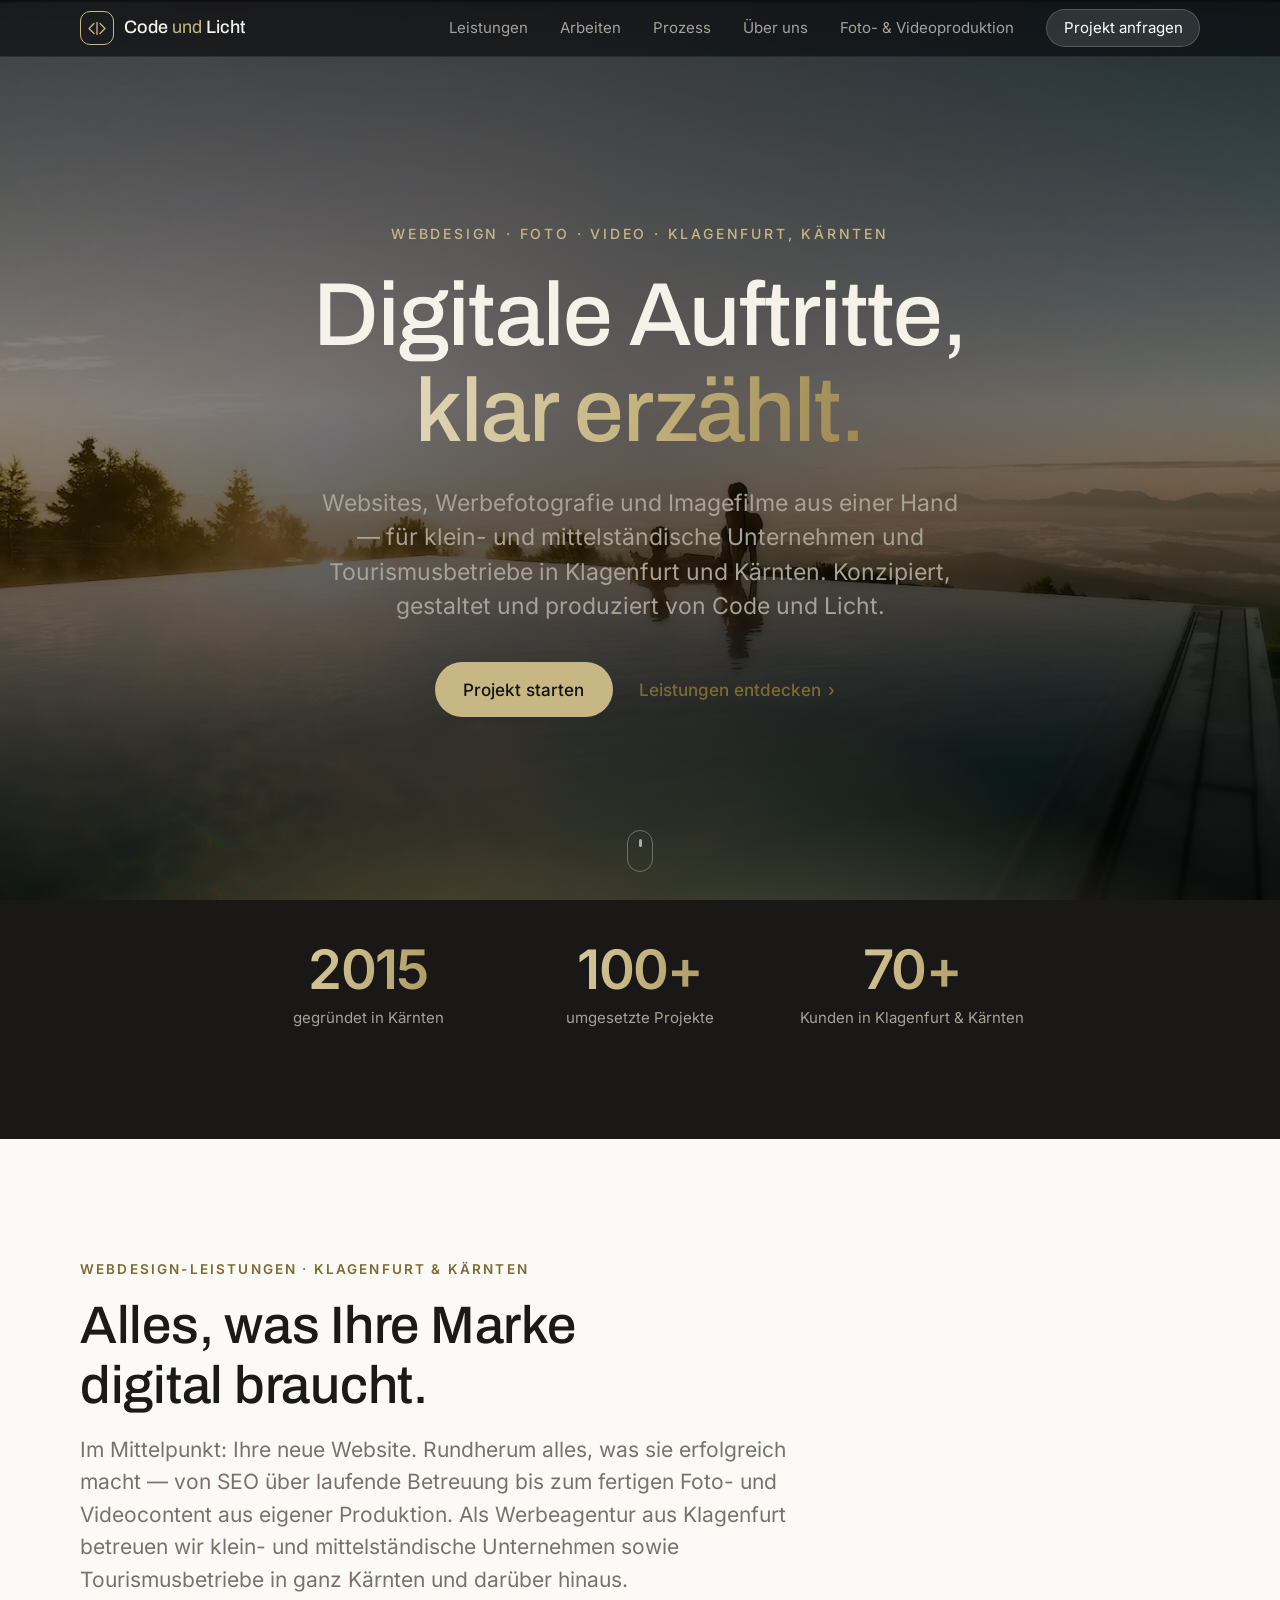
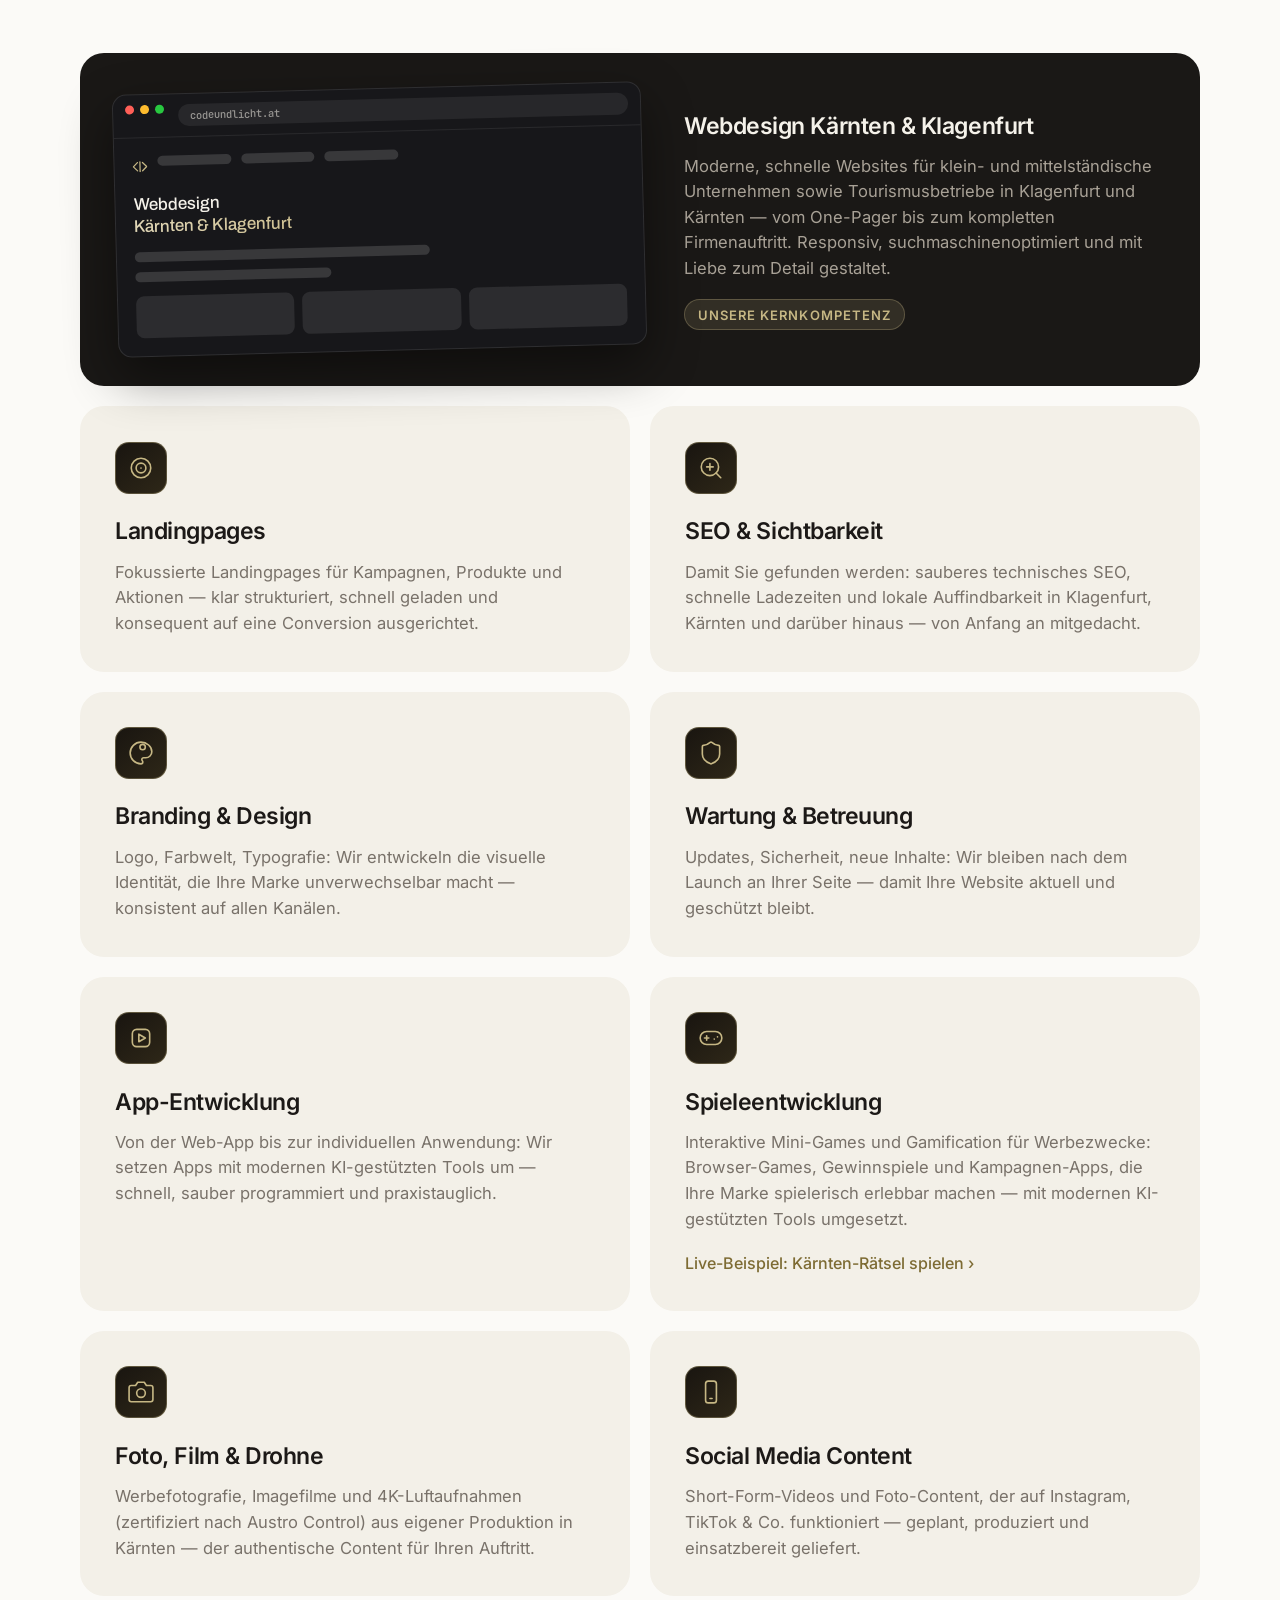
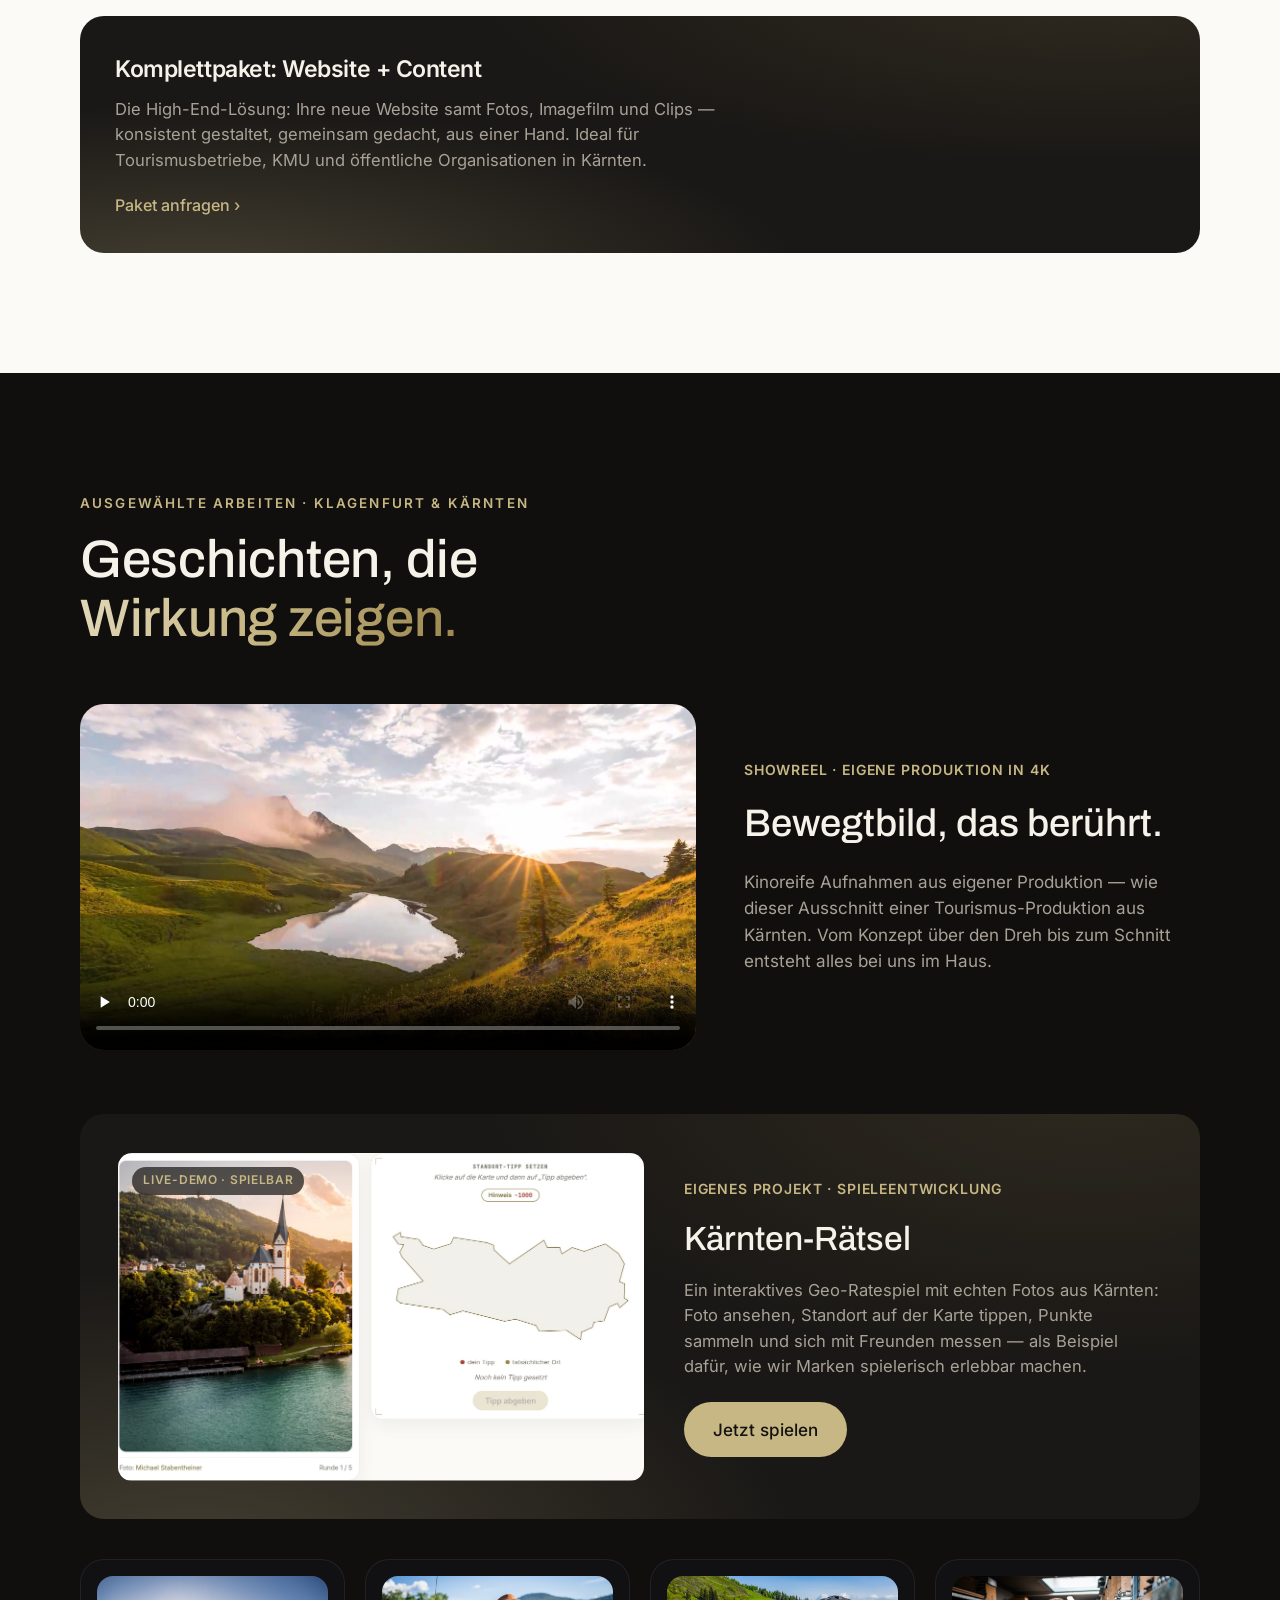
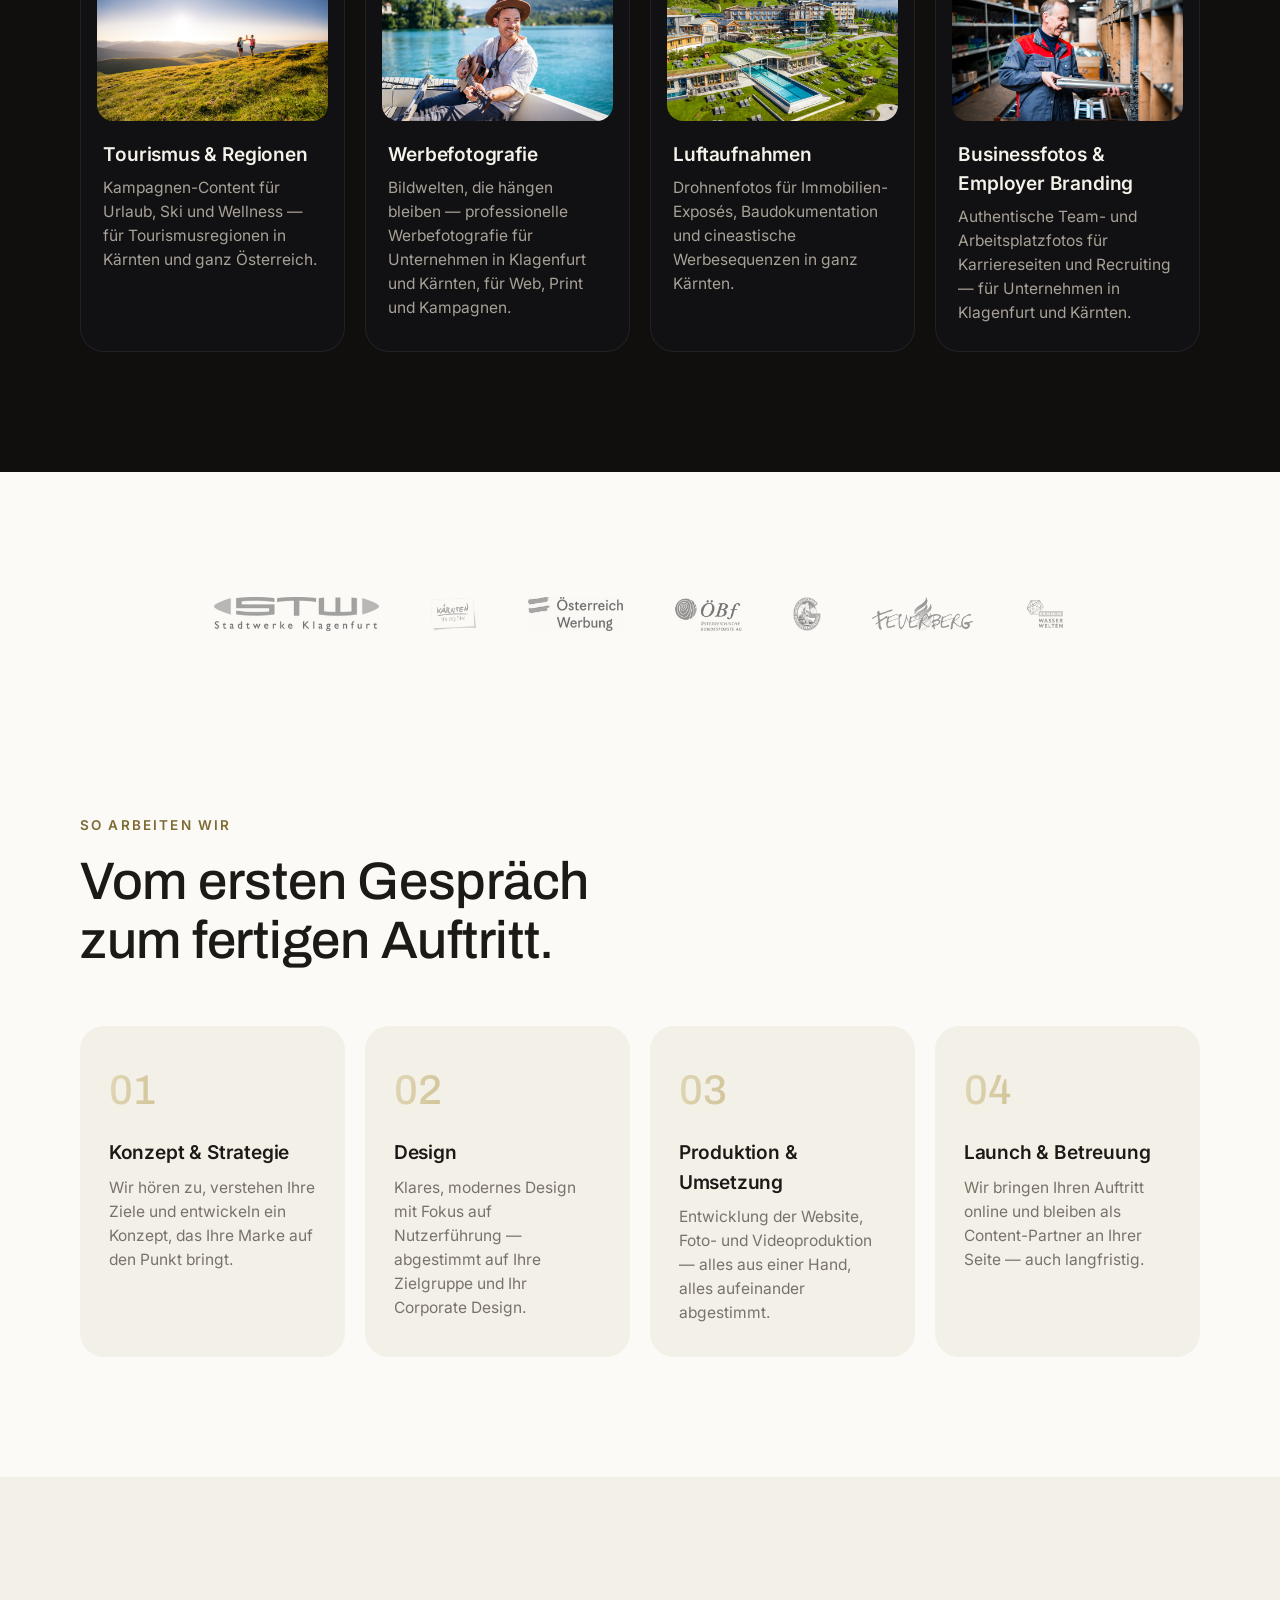
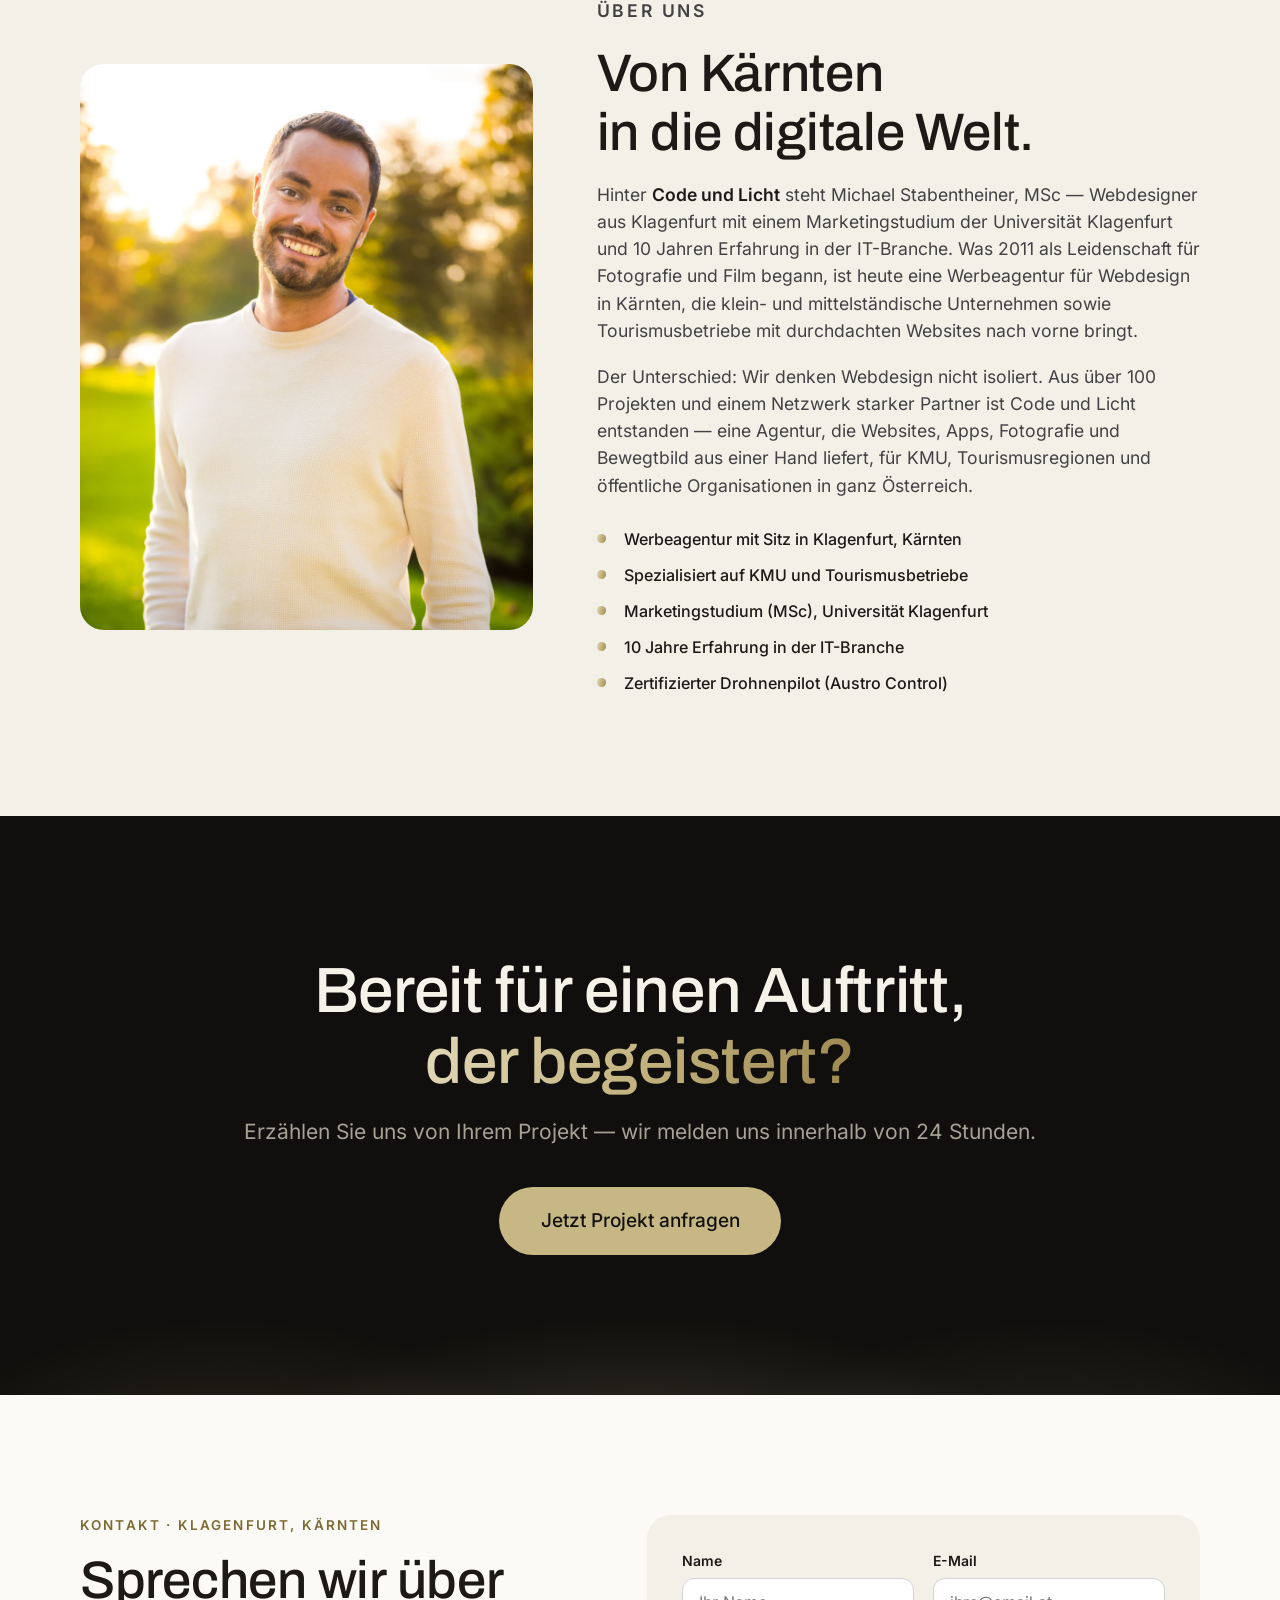
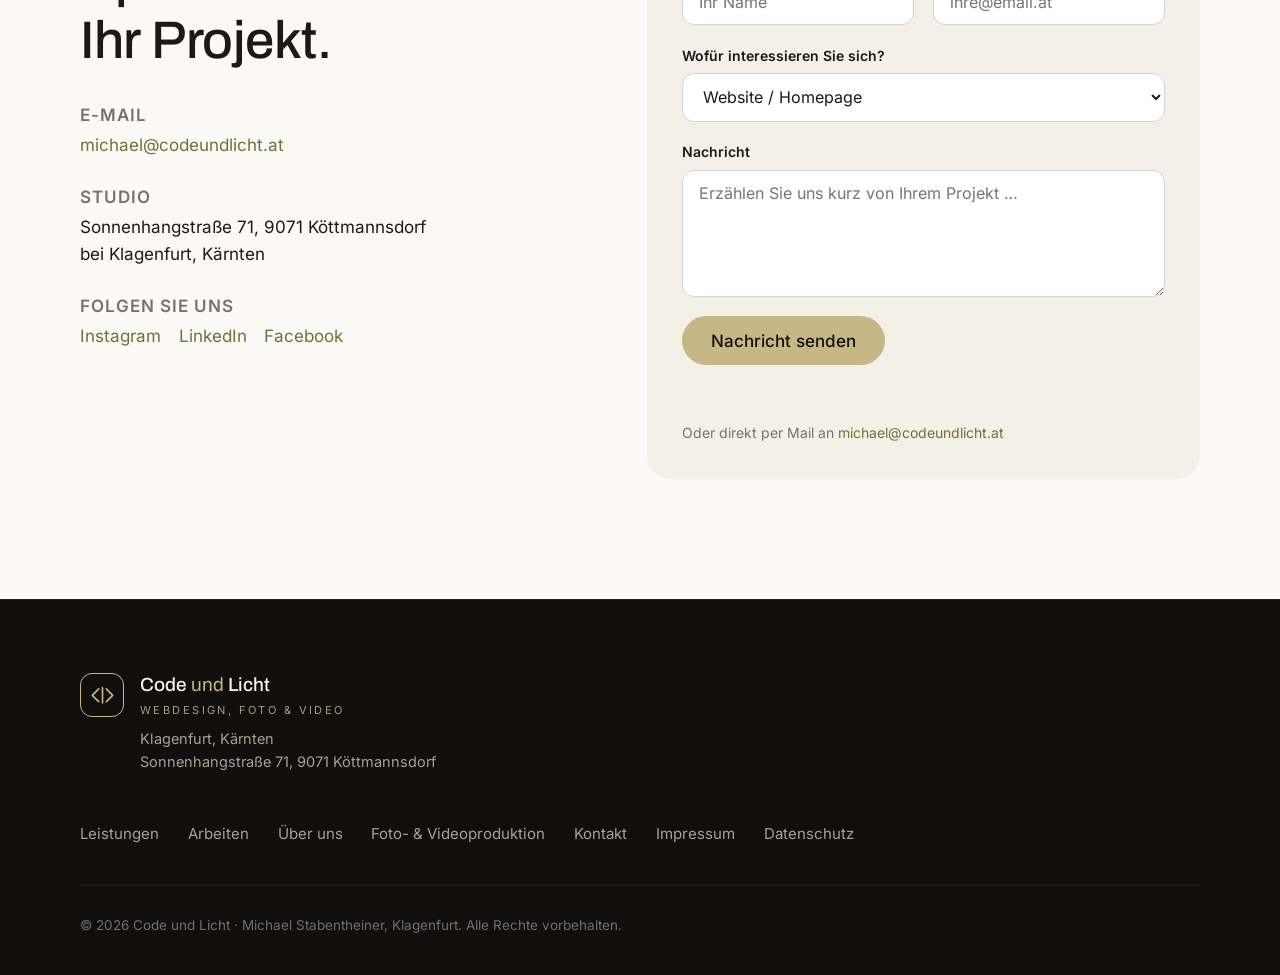
==== index.html @ 918a1f2a "SEO nachschärfen: veraltete Texte, Canonicals, Sitemap - "Online-Shops" in Meta-Description, OG-Tags" ====
<!DOCTYPE html>
<html lang="de-AT">
<head>
  <meta charset="UTF-8">
  <meta name="viewport" content="width=device-width, initial-scale=1.0">
  <title>Code und Licht — Webdesign Kärnten & Klagenfurt für KMU und Tourismus</title>
  <meta name="description" content="Code und Licht: Webdesign in Kärnten und Klagenfurt für kleine & mittelständische Unternehmen und Tourismusbetriebe: moderne Websites, Landingpages und SEO — ergänzt um Werbefotografie und Imagefilm aus eigener Produktion.">
  <meta name="robots" content="index, follow">
  <link rel="canonical" href="https://www.codeundlicht.at/">
  <meta property="og:title" content="Code und Licht — Webdesign Kärnten & Klagenfurt">
  <meta property="og:description" content="Werbeagentur für Webdesign, Landingpages und SEO in Kärnten und Klagenfurt — spezialisiert auf KMU und Tourismusbetriebe.">
  <meta property="og:type" content="website">
  <meta property="og:locale" content="de_AT">
  <meta property="og:site_name" content="Code und Licht">
  <meta property="og:url" content="https://www.codeundlicht.at/">
  <meta property="og:image" content="https://www.codeundlicht.at/assets/images/hero-poster.jpg">
  <meta property="og:image:width" content="1920">
  <meta property="og:image:height" content="1080">
  <meta name="twitter:card" content="summary_large_image">
  <meta name="twitter:title" content="Code und Licht — Webdesign Kärnten & Klagenfurt">
  <meta name="twitter:description" content="Werbeagentur für Webdesign, Landingpages und SEO in Kärnten und Klagenfurt — spezialisiert auf KMU und Tourismusbetriebe.">
  <meta name="twitter:image" content="https://www.codeundlicht.at/assets/images/hero-poster.jpg">
  <link rel="icon" href="data:image/svg+xml,<svg xmlns='http://www.w3.org/2000/svg' viewBox='0 0 24 24'><rect width='24' height='24' rx='6' fill='%231a1816'/><g transform='translate(4 6.2) scale(0.444)' fill='none' stroke='%23c6b784' stroke-width='3.6' stroke-linecap='round' stroke-linejoin='round'><path d='M12 3 L2 13 L12 23'/><path d='M24 3 L34 13 L24 23'/><line x1='18' y1='1' x2='18' y2='25'/></g></svg>">
  <link rel="preload" href="assets/fonts/archivo.woff2" as="font" type="font/woff2" crossorigin>
  <link rel="preload" href="assets/fonts/inter.woff2" as="font" type="font/woff2" crossorigin>
  <link rel="stylesheet" href="css/style.css">
  <script type="application/ld+json">
  {
    "@context": "https://schema.org",
    "@type": "ProfessionalService",
    "name": "Code und Licht",
    "alternateName": "Webdesign Kärnten",
    "description": "Werbeagentur für Webdesign, App-Entwicklung, Landingpages und SEO in Klagenfurt und Kärnten — spezialisiert auf kleine und mittelständische Unternehmen sowie Tourismusbetriebe. Ergänzt um Werbefotografie, Imagefilm und Drohnenaufnahmen aus eigener Produktion.",
    "url": "https://www.codeundlicht.at/",
    "image": "https://www.codeundlicht.at/assets/images/hero-poster.jpg",
    "founder": {
      "@type": "Person",
      "name": "Michael Stabentheiner, MSc"
    },
    "email": "michael@codeundlicht.at",
    "vatID": "ATU69786635",
    "address": {
      "@type": "PostalAddress",
      "streetAddress": "Sonnenhangstraße 71",
      "postalCode": "9071",
      "addressLocality": "Köttmannsdorf",
      "addressRegion": "Kärnten",
      "addressCountry": "AT"
    },
    "areaServed": [
      { "@type": "City", "name": "Klagenfurt" },
      { "@type": "AdministrativeArea", "name": "Kärnten" },
      { "@type": "Country", "name": "Österreich" }
    ],
    "knowsAbout": ["Webdesign", "Homepage-Erstellung", "Landingpages", "SEO", "App-Entwicklung", "Spieleentwicklung", "Werbefotografie", "Imagefilm", "Drohnenaufnahmen", "Branding"],
    "audience": {
      "@type": "Audience",
      "audienceType": "Klein- und mittelständische Unternehmen, Tourismusbetriebe"
    },
    "sameAs": [
      "https://www.instagram.com/michael.stabentheiner/",
      "https://at.linkedin.com/company/michaelstabentheiner",
      "https://www.facebook.com/michael.stabentheiner/"
    ]
  }
  </script>
</head>
<body>

  <!-- ===================== NAVIGATION ===================== -->
  <header class="nav" id="nav">
    <div class="nav__inner">
      <a href="#top" class="nav__logo" aria-label="Code und Licht, Startseite">
        <span class="logo-mark" aria-hidden="true"><svg class="logo-mark__glyph" viewBox="0 0 36 26" fill="none" stroke="currentColor" stroke-width="2.6" stroke-linecap="round" stroke-linejoin="round"><path d="M12 3 L2 13 L12 23"/><path d="M24 3 L34 13 L24 23"/><line x1="18" y1="1" x2="18" y2="25"/></svg></span>
        <span class="logo-word">Code <em>und</em> Licht</span>
      </a>
      <nav class="nav__links" id="navLinks" aria-label="Hauptnavigation">
        <a href="#leistungen">Leistungen</a>
        <a href="#arbeiten">Arbeiten</a>
        <a href="#prozess">Prozess</a>
        <a href="#ueber">Über uns</a>
        <a href="https://www.michaelstabentheiner.at" target="_blank" rel="noopener">Foto- & Videoproduktion</a>
        <a href="#kontakt" class="nav__cta">Projekt anfragen</a>
      </nav>
      <button class="nav__burger" id="navBurger" aria-label="Menü öffnen" aria-expanded="false">
        <span></span><span></span>
      </button>
    </div>
  </header>

  <main id="top">

    <!-- ===================== HERO ===================== -->
    <section class="hero">
      <div class="hero__media" aria-hidden="true">
        <video class="hero__video" autoplay muted loop playsinline preload="metadata" poster="assets/images/hero-poster.jpg">
          <source src="assets/video/showreel-web.mp4" type="video/mp4">
        </video>
        <div class="hero__veil"></div>
      </div>
      <div class="hero__glow" aria-hidden="true"></div>
      <div class="hero__content">
        <p class="hero__eyebrow reveal">Webdesign · Foto · Video · Klagenfurt, Kärnten</p>
        <h1 class="hero__title reveal">
          Digitale Auftritte,<br>
          <span class="grad-text">klar erzählt.</span>
        </h1>
        <p class="hero__sub reveal">
          Websites, Werbefotografie und Imagefilme aus einer Hand — für
          klein- und mittelständische Unternehmen und Tourismusbetriebe in
          Klagenfurt und Kärnten. Konzipiert, gestaltet und produziert von
          Code und Licht.
        </p>
        <div class="hero__actions reveal">
          <a href="#kontakt" class="btn btn--primary">Projekt starten</a>
          <a href="#leistungen" class="btn btn--ghost">Leistungen entdecken <span aria-hidden="true">›</span></a>
        </div>
      </div>
      <div class="hero__scroll" aria-hidden="true"><span></span></div>
    </section>

    <!-- ===================== STATS ===================== -->
    <section class="stats">
      <div class="container stats__grid">
        <div class="stat reveal">
          <span class="stat__num grad-text" data-count="2015">2015</span>
          <span class="stat__label">gegründet in Kärnten</span>
        </div>
        <div class="stat reveal">
          <span class="stat__num grad-text" data-count="100" data-suffix="+">100+</span>
          <span class="stat__label">umgesetzte Projekte</span>
        </div>
        <div class="stat reveal">
          <span class="stat__num grad-text" data-count="70" data-suffix="+">70+</span>
          <span class="stat__label">Kunden in Klagenfurt &amp; Kärnten</span>
        </div>
      </div>
    </section>

    <!-- ===================== LEISTUNGEN ===================== -->
    <section class="section section--light" id="leistungen">
      <div class="container">
        <p class="section__eyebrow reveal">Webdesign-Leistungen · Klagenfurt &amp; Kärnten</p>
        <h2 class="section__title reveal">Alles, was Ihre Marke<br>digital braucht.</h2>
        <p class="section__sub reveal">
          Im Mittelpunkt: Ihre neue Website. Rundherum alles, was sie erfolgreich
          macht — von SEO über laufende Betreuung bis zum fertigen Foto- und
          Videocontent aus eigener Produktion. Als Werbeagentur aus Klagenfurt
          betreuen wir klein- und mittelständische Unternehmen sowie
          Tourismusbetriebe in ganz Kärnten und darüber hinaus.
        </p>

        <div class="bento">
          <!-- Webdesign — Hauptkarte -->
          <article class="bento__card bento__card--wide bento__card--dark reveal">
            <div class="bento__visual bento__visual--browser" aria-hidden="true">
              <div class="mock-browser">
                <div class="mock-browser__bar">
                  <i></i><i></i><i></i>
                  <span class="mock-browser__url">codeundlicht.at</span>
                </div>
                <div class="mock-browser__body">
                  <div class="mock-browser__nav">
                    <svg viewBox="0 0 36 26" fill="none" stroke="currentColor" stroke-width="3" stroke-linecap="round" stroke-linejoin="round"><path d="M12 3 L2 13 L12 23"/><path d="M24 3 L34 13 L24 23"/><line x1="18" y1="1" x2="18" y2="25"/></svg>
                    <span class="mock-line mock-line--nav"></span>
                    <span class="mock-line mock-line--nav"></span>
                    <span class="mock-line mock-line--nav"></span>
                  </div>
                  <h4 class="mock-browser__heading">Webdesign <span>Kärnten &amp; Klagenfurt</span></h4>
                  <div class="mock-line mock-line--w60"></div>
                  <div class="mock-line mock-line--w40"></div>
                  <div class="mock-blocks"><b></b><b></b><b></b></div>
                </div>
              </div>
            </div>
            <div class="bento__text">
              <h3>Webdesign Kärnten & Klagenfurt</h3>
              <p>
                Moderne, schnelle Websites für klein- und mittelständische
                Unternehmen sowie Tourismusbetriebe in Klagenfurt und Kärnten —
                vom One-Pager bis zum kompletten Firmenauftritt. Responsiv,
                suchmaschinenoptimiert und mit Liebe zum Detail gestaltet.
              </p>
              <span class="bento__tag">Unsere Kernkompetenz</span>
            </div>
          </article>

          <!-- Landingpages -->
          <article class="bento__card reveal">
            <div class="bento__icon" aria-hidden="true">
              <svg viewBox="0 0 24 24" fill="none" stroke="currentColor" stroke-width="1.5" stroke-linecap="round" stroke-linejoin="round"><circle cx="12" cy="12" r="9"/><circle cx="12" cy="12" r="4.5"/><circle cx="12" cy="12" r="0.8" fill="currentColor" stroke="none"/></svg>
            </div>
            <h3>Landingpages</h3>
            <p>Fokussierte Landingpages für Kampagnen, Produkte und Aktionen — klar strukturiert, schnell geladen und konsequent auf eine Conversion ausgerichtet.</p>
          </article>

          <!-- SEO -->
          <article class="bento__card reveal">
            <div class="bento__icon" aria-hidden="true">
              <svg viewBox="0 0 24 24" fill="none" stroke="currentColor" stroke-width="1.5" stroke-linecap="round" stroke-linejoin="round"><circle cx="11" cy="11" r="8"/><path d="m21 21-4.35-4.35"/><path d="M8 11h6"/><path d="M11 8v6"/></svg>
            </div>
            <h3>SEO & Sichtbarkeit</h3>
            <p>Damit Sie gefunden werden: sauberes technisches SEO, schnelle Ladezeiten und lokale Auffindbarkeit in Klagenfurt, Kärnten und darüber hinaus — von Anfang an mitgedacht.</p>
          </article>

          <!-- Branding -->
          <article class="bento__card reveal">
            <div class="bento__icon" aria-hidden="true">
              <svg viewBox="0 0 24 24" fill="none" stroke="currentColor" stroke-width="1.5" stroke-linecap="round" stroke-linejoin="round"><circle cx="13.5" cy="6.5" r="2.5"/><path d="M12 2C6.5 2 2 6.5 2 12s4.5 10 10 10c.926 0 1.648-.746 1.648-1.688 0-.437-.18-.835-.437-1.125-.29-.289-.438-.652-.438-1.125a1.64 1.64 0 0 1 1.668-1.668h1.996c3.051 0 5.555-2.503 5.555-5.554C21.965 6.012 17.461 2 12 2z"/></svg>
            </div>
            <h3>Branding & Design</h3>
            <p>Logo, Farbwelt, Typografie: Wir entwickeln die visuelle Identität, die Ihre Marke unverwechselbar macht — konsistent auf allen Kanälen.</p>
          </article>

          <!-- Betreuung -->
          <article class="bento__card reveal">
            <div class="bento__icon" aria-hidden="true">
              <svg viewBox="0 0 24 24" fill="none" stroke="currentColor" stroke-width="1.5" stroke-linecap="round" stroke-linejoin="round"><path d="M20 13c0 5-3.5 7.5-7.66 8.95a1 1 0 0 1-.67-.01C7.5 20.5 4 18 4 13V6a1 1 0 0 1 1-1c2 0 4.5-1.2 6.24-2.72a1.17 1.17 0 0 1 1.52 0C14.51 3.81 17 5 19 5a1 1 0 0 1 1 1z"/></svg>
            </div>
            <h3>Wartung & Betreuung</h3>
            <p>Updates, Sicherheit, neue Inhalte: Wir bleiben nach dem Launch an Ihrer Seite — damit Ihre Website aktuell und geschützt bleibt.</p>
          </article>

          <!-- App-Entwicklung -->
          <article class="bento__card reveal">
            <div class="bento__icon" aria-hidden="true">
              <svg viewBox="0 0 24 24" fill="none" stroke="currentColor" stroke-width="1.5" stroke-linecap="round" stroke-linejoin="round"><rect x="4" y="4" width="16" height="16" rx="4"/><path d="M10 8.5v7l6-3.5-6-3.5z"/></svg>
            </div>
            <h3>App-Entwicklung</h3>
            <p>Von der Web-App bis zur individuellen Anwendung: Wir setzen Apps mit modernen KI-gestützten Tools um — schnell, sauber programmiert und praxistauglich.</p>
          </article>

          <!-- Spieleentwicklung -->
          <article class="bento__card reveal">
            <div class="bento__icon" aria-hidden="true">
              <svg viewBox="0 0 24 24" fill="none" stroke="currentColor" stroke-width="1.5" stroke-linecap="round" stroke-linejoin="round"><line x1="6" y1="12" x2="10" y2="12"/><line x1="8" y1="10" x2="8" y2="14"/><line x1="15" y1="13" x2="15.01" y2="13"/><line x1="18" y1="11" x2="18.01" y2="11"/><rect x="2" y="6" width="20" height="12" rx="6"/></svg>
            </div>
            <h3>Spieleentwicklung</h3>
            <p>Interaktive Mini-Games und Gamification für Werbezwecke: Browser-Games, Gewinnspiele und Kampagnen-Apps, die Ihre Marke spielerisch erlebbar machen — mit modernen KI-gestützten Tools umgesetzt.</p>
            <a href="kaernten-raetsel/index.html" class="bento__link bento__link--onlight">Live-Beispiel: Kärnten-Rätsel spielen <span aria-hidden="true">›</span></a>
          </article>

          <!-- Foto, Film & Drohne -->
          <article class="bento__card reveal">
            <div class="bento__icon" aria-hidden="true">
              <svg viewBox="0 0 24 24" fill="none" stroke="currentColor" stroke-width="1.5" stroke-linecap="round" stroke-linejoin="round"><path d="M23 19a2 2 0 0 1-2 2H3a2 2 0 0 1-2-2V8a2 2 0 0 1 2-2h4l2-3h6l2 3h4a2 2 0 0 1 2 2z"/><circle cx="12" cy="13" r="4"/></svg>
            </div>
            <h3>Foto, Film & Drohne</h3>
            <p>Werbefotografie, Imagefilme und 4K-Luftaufnahmen (zertifiziert nach Austro Control) aus eigener Produktion in Kärnten — der authentische Content für Ihren Auftritt.</p>
          </article>

          <!-- Social Media -->
          <article class="bento__card reveal">
            <div class="bento__icon" aria-hidden="true">
              <svg viewBox="0 0 24 24" fill="none" stroke="currentColor" stroke-width="1.5" stroke-linecap="round" stroke-linejoin="round"><rect x="7" y="2" width="10" height="20" rx="2.5"/><path d="M11 18h2"/></svg>
            </div>
            <h3>Social Media Content</h3>
            <p>Short-Form-Videos und Foto-Content, der auf Instagram, TikTok & Co. funktioniert — geplant, produziert und einsatzbereit geliefert.</p>
          </article>

          <!-- Komplettpaket -->
          <article class="bento__card bento__card--wide bento__card--grad reveal">
            <div class="bento__text">
              <h3>Komplettpaket: Website + Content</h3>
              <p>
                Die High-End-Lösung: Ihre neue Website samt Fotos, Imagefilm und
                Clips — konsistent gestaltet, gemeinsam gedacht, aus einer Hand.
                Ideal für Tourismusbetriebe, KMU und öffentliche Organisationen
                in Kärnten.
              </p>
              <a href="#kontakt" class="bento__link">Paket anfragen <span aria-hidden="true">›</span></a>
            </div>
          </article>
        </div>
      </div>
    </section>

    <!-- ===================== ARBEITEN / SHOWCASE ===================== -->
    <section class="section section--dark" id="arbeiten">
      <div class="container">
        <p class="section__eyebrow section__eyebrow--ondark reveal">Ausgewählte Arbeiten · Klagenfurt &amp; Kärnten</p>
        <h2 class="section__title section__title--ondark reveal">Geschichten, die<br><span class="grad-text">Wirkung zeigen.</span></h2>

        <div class="work">
          <!-- Featured: Showreel -->
          <article class="work__featured reveal">
            <div class="work__media media-slot media-slot--video">
              <video controls preload="none" poster="assets/images/showreel-poster.jpg">
                <source src="assets/video/showreel-player.mp4" type="video/mp4">
              </video>
            </div>
            <div class="work__info">
              <span class="work__tag">Showreel · Eigene Produktion in 4K</span>
              <h3>Bewegtbild, das berührt.</h3>
              <p>
                Kinoreife Aufnahmen aus eigener Produktion — wie dieser Ausschnitt
                einer Tourismus-Produktion aus Kärnten. Vom Konzept über den Dreh
                bis zum Schnitt entsteht alles bei uns im Haus.
              </p>
            </div>
          </article>

          <a class="work__game reveal" href="kaernten-raetsel/index.html">
            <div class="work__game-media">
              <img src="kaernten-raetsel/images/work-preview.jpg" alt="Vorschau des Kärnten-Rätsel Geo-Ratespiels: Foto und interaktive Karte nebeneinander" loading="lazy">
              <span class="work__game-badge">Live-Demo · Spielbar</span>
            </div>
            <div class="work__game-info">
              <span class="work__tag">Eigenes Projekt · Spieleentwicklung</span>
              <h3>Kärnten-Rätsel</h3>
              <p>
                Ein interaktives Geo-Ratespiel mit echten Fotos aus Kärnten: Foto ansehen,
                Standort auf der Karte tippen, Punkte sammeln und sich mit Freunden messen —
                als Beispiel dafür, wie wir Marken spielerisch erlebbar machen.
              </p>
              <span class="btn btn--primary">Jetzt spielen</span>
            </div>
          </a>

          <div class="work__grid">
            <article class="work__card reveal">
              <div class="work__media media-slot" data-img="assets/images/tourismus.jpg" data-alt="Wanderer bei Sonnenaufgang in den Kärntner Bergen – Tourismusmarketing aus Klagenfurt">
                <div class="media-slot__fallback media-slot__fallback--lake" aria-hidden="true"></div>
              </div>
              <h4>Tourismus & Regionen</h4>
              <p>Kampagnen-Content für Urlaub, Ski und Wellness — für Tourismusregionen in Kärnten und ganz Österreich.</p>
            </article>
            <article class="work__card reveal">
              <div class="work__media media-slot" data-img="assets/images/werbefotografie.jpg" data-alt="Professionelle Werbefotografie am Wörthersee – Kärntner Werbeagentur für Unternehmen">
                <div class="media-slot__fallback media-slot__fallback--alps" aria-hidden="true"></div>
              </div>
              <h4>Werbefotografie</h4>
              <p>Bildwelten, die hängen bleiben — professionelle Werbefotografie für Unternehmen in Klagenfurt und Kärnten, für Web, Print und Kampagnen.</p>
            </article>
            <article class="work__card reveal">
              <div class="work__media media-slot" data-img="assets/images/drohne.jpg" data-alt="Luftaufnahme eines Wellnesshotels in Kärnten – Drohnenfotografie für Tourismusbetriebe">
                <div class="media-slot__fallback media-slot__fallback--aerial" aria-hidden="true"></div>
              </div>
              <h4>Luftaufnahmen</h4>
              <p>Drohnenfotos für Immobilien-Exposés, Baudokumentation und cineastische Werbesequenzen in ganz Kärnten.</p>
            </article>
            <article class="work__card reveal">
              <div class="work__media media-slot" data-img="assets/images/businessfotos.jpg" data-alt="Businessfoto eines Mitarbeiters in der Produktion – Employer Branding für KMU in Kärnten">
                <div class="media-slot__fallback media-slot__fallback--studio" aria-hidden="true"></div>
              </div>
              <h4>Businessfotos & Employer Branding</h4>
              <p>Authentische Team- und Arbeitsplatzfotos für Karriereseiten und Recruiting — für Unternehmen in Klagenfurt und Kärnten.</p>
            </article>
          </div>
        </div>
      </div>
    </section>

    <!-- ===================== REFERENZEN / LOGOS ===================== -->
    <section class="logos">
      <div class="container">
        <p class="logos__label reveal">Namhafte Kunden vertrauen auf unsere Konzeption, unser Marketing-Know-how sowie unsere Foto- &amp; Videoproduktionen</p>
        <div class="logos__row reveal">
          <img src="assets/images/logos/stadtwerke-klagenfurt.jpg" alt="Stadtwerke Klagenfurt" loading="lazy">
          <img src="assets/images/logos/kaernten-werbung.jpg" alt="Kärnten Werbung – It's my life!" loading="lazy">
          <img src="assets/images/logos/oesterreich-werbung.jpg" alt="Österreich Werbung" loading="lazy">
          <img src="assets/images/logos/oebf.jpg" alt="Österreichische Bundesforste AG" loading="lazy">
          <img src="assets/images/logos/grossglockner.jpg" alt="Grossglockner Hochalpenstraße" loading="lazy">
          <img src="assets/images/logos/feuerberg.jpg" alt="Feuerberg Nassfeld" loading="lazy">
          <img src="assets/images/logos/krimmler-wasserwelten.jpg" alt="Krimmler Wasserwelten" loading="lazy">
        </div>
      </div>
    </section>

    <!-- ===================== PROZESS ===================== -->
    <section class="section section--light" id="prozess">
      <div class="container">
        <p class="section__eyebrow reveal">So arbeiten wir</p>
        <h2 class="section__title reveal">Vom ersten Gespräch<br>zum fertigen Auftritt.</h2>

        <ol class="process">
          <li class="process__step reveal">
            <span class="process__num">01</span>
            <h3>Konzept & Strategie</h3>
            <p>Wir hören zu, verstehen Ihre Ziele und entwickeln ein Konzept, das Ihre Marke auf den Punkt bringt.</p>
          </li>
          <li class="process__step reveal">
            <span class="process__num">02</span>
            <h3>Design</h3>
            <p>Klares, modernes Design mit Fokus auf Nutzerführung — abgestimmt auf Ihre Zielgruppe und Ihr Corporate Design.</p>
          </li>
          <li class="process__step reveal">
            <span class="process__num">03</span>
            <h3>Produktion & Umsetzung</h3>
            <p>Entwicklung der Website, Foto- und Videoproduktion — alles aus einer Hand, alles aufeinander abgestimmt.</p>
          </li>
          <li class="process__step reveal">
            <span class="process__num">04</span>
            <h3>Launch & Betreuung</h3>
            <p>Wir bringen Ihren Auftritt online und bleiben als Content-Partner an Ihrer Seite — auch langfristig.</p>
          </li>
        </ol>
      </div>
    </section>

    <!-- ===================== ÜBER UNS ===================== -->
    <section class="section section--gray" id="ueber">
      <div class="container about">
        <div class="about__media media-slot" data-img="assets/images/michael-stabentheiner.jpg" data-alt="Michael Stabentheiner, MSc – Gründer von Code und Licht, Werbeagentur in Klagenfurt, Kärnten">
          <div class="media-slot__fallback media-slot__fallback--portrait" aria-hidden="true">
            <svg class="about__initials" viewBox="0 0 36 26" fill="none" stroke="currentColor" stroke-width="2" stroke-linecap="round" stroke-linejoin="round"><path d="M12 3 L2 13 L12 23"/><path d="M24 3 L34 13 L24 23"/><line x1="18" y1="1" x2="18" y2="25"/></svg>
          </div>
        </div>
        <div class="about__text">
          <p class="section__eyebrow reveal">Über uns</p>
          <h2 class="section__title reveal">Von Kärnten<br>in die digitale Welt.</h2>
          <p class="reveal">
            Hinter <strong>Code und Licht</strong> steht Michael Stabentheiner, MSc —
            Webdesigner aus Klagenfurt mit einem Marketingstudium der
            Universität Klagenfurt und 10 Jahren Erfahrung in der IT-Branche.
            Was 2011 als Leidenschaft für Fotografie und Film begann, ist
            heute eine Werbeagentur für Webdesign in Kärnten, die klein- und
            mittelständische Unternehmen sowie Tourismusbetriebe mit
            durchdachten Websites nach vorne bringt.
          </p>
          <p class="reveal">
            Der Unterschied: Wir denken Webdesign nicht isoliert. Aus über
            100 Projekten und einem Netzwerk starker Partner ist Code und
            Licht entstanden — eine Agentur, die Websites, Apps, Fotografie
            und Bewegtbild aus einer Hand liefert, für KMU, Tourismusregionen
            und öffentliche Organisationen in ganz Österreich.
          </p>
          <ul class="about__facts reveal">
            <li>Werbeagentur mit Sitz in Klagenfurt, Kärnten</li>
            <li>Spezialisiert auf KMU und Tourismusbetriebe</li>
            <li>Marketingstudium (MSc), Universität Klagenfurt</li>
            <li>10 Jahre Erfahrung in der IT-Branche</li>
            <li>Zertifizierter Drohnenpilot (Austro Control)</li>
          </ul>
        </div>
      </div>
    </section>

    <!-- ===================== CTA ===================== -->
    <section class="cta">
      <div class="cta__glow" aria-hidden="true"></div>
      <div class="container cta__inner">
        <h2 class="reveal">Bereit für einen Auftritt,<br><span class="grad-text">der begeistert?</span></h2>
        <p class="reveal">Erzählen Sie uns von Ihrem Projekt — wir melden uns innerhalb von 24 Stunden.</p>
        <div class="reveal">
          <a href="#kontakt" class="btn btn--primary btn--lg">Jetzt Projekt anfragen</a>
        </div>
      </div>
    </section>

    <!-- ===================== KONTAKT ===================== -->
    <section class="section section--light" id="kontakt">
      <div class="container contact">
        <div class="contact__info">
          <p class="section__eyebrow reveal">Kontakt · Klagenfurt, Kärnten</p>
          <h2 class="section__title reveal">Sprechen wir über<br>Ihr Projekt.</h2>
          <ul class="contact__list reveal">
            <li>
              <span class="contact__label">E-Mail</span>
              <a href="mailto:michael@codeundlicht.at">michael@codeundlicht.at</a>
            </li>
            <li>
              <span class="contact__label">Studio</span>
              <span>Sonnenhangstraße 71, 9071 Köttmannsdorf<br>bei Klagenfurt, Kärnten</span>
            </li>
            <li>
              <span class="contact__label">Folgen Sie uns</span>
              <span class="contact__social">
                <a href="https://www.instagram.com/michael.stabentheiner/" target="_blank" rel="noopener">Instagram</a>
                <a href="https://at.linkedin.com/company/michaelstabentheiner" target="_blank" rel="noopener">LinkedIn</a>
                <a href="https://www.facebook.com/michael.stabentheiner/" target="_blank" rel="noopener">Facebook</a>
              </span>
            </li>
          </ul>
        </div>
        <form class="contact__form reveal" id="contactForm" action="https://formsubmit.co/michael@codeundlicht.at" method="POST">
          <input type="hidden" name="_subject" value="Neue Projektanfrage über die Website">
          <input type="hidden" name="_template" value="table">
          <input type="hidden" name="_captcha" value="false">
          <input type="text" name="_honey" class="hp-field" tabindex="-1" autocomplete="off" aria-hidden="true">
          <div class="form-row">
            <label>
              <span>Name</span>
              <input type="text" name="name" placeholder="Ihr Name" required>
            </label>
            <label>
              <span>E-Mail</span>
              <input type="email" name="email" placeholder="ihre@email.at" required>
            </label>
          </div>
          <label>
            <span>Wofür interessieren Sie sich?</span>
            <select name="interesse">
              <option>Website / Homepage</option>
              <option>Landingpage</option>
              <option>App-Entwicklung</option>
              <option>Spieleentwicklung</option>
              <option>Werbefotografie</option>
              <option>Imagefilm / Videoproduktion</option>
              <option>Drohnenaufnahmen</option>
              <option>Social Media Content</option>
              <option>Komplettes Content-Paket</option>
            </select>
          </label>
          <label>
            <span>Nachricht</span>
            <textarea name="nachricht" rows="5" placeholder="Erzählen Sie uns kurz von Ihrem Projekt …" required></textarea>
          </label>
          <button type="submit" class="btn btn--primary" id="contactSubmit">Nachricht senden</button>
          <p class="contact__status" id="contactStatus" role="status" aria-live="polite"></p>
          <p class="contact__note">Oder direkt per Mail an <a href="mailto:michael@codeundlicht.at">michael@codeundlicht.at</a></p>
        </form>
      </div>
    </section>

  </main>

  <!-- ===================== FOOTER ===================== -->
  <footer class="footer">
    <div class="container footer__inner">
      <div class="footer__brand">
        <span class="logo-mark" aria-hidden="true"><svg class="logo-mark__glyph" viewBox="0 0 36 26" fill="none" stroke="currentColor" stroke-width="2.6" stroke-linecap="round" stroke-linejoin="round"><path d="M12 3 L2 13 L12 23"/><path d="M24 3 L34 13 L24 23"/><line x1="18" y1="1" x2="18" y2="25"/></svg></span>
        <div>
          <strong>Code <em>und</em> Licht</strong>
          <span class="logo-sub">Webdesign, Foto & Video</span>
          <p>Klagenfurt, Kärnten<br>Sonnenhangstraße 71, 9071 Köttmannsdorf</p>
        </div>
      </div>
      <nav class="footer__links" aria-label="Fußzeile">
        <a href="#leistungen">Leistungen</a>
        <a href="#arbeiten">Arbeiten</a>
        <a href="#ueber">Über uns</a>
        <a href="https://www.michaelstabentheiner.at" target="_blank" rel="noopener">Foto- & Videoproduktion</a>
        <a href="#kontakt">Kontakt</a>
        <a href="impressum.html">Impressum</a>
        <a href="impressum.html#datenschutz">Datenschutz</a>
      </nav>
    </div>
    <div class="container footer__bottom">
      <p>© <span id="year">2026</span> Code und Licht · Michael Stabentheiner, Klagenfurt. Alle Rechte vorbehalten.</p>
    </div>
  </footer>

  <script src="js/main.js"></script>
</body>
</html>
---- css/style.css ----
/* ============================================================
   CODE UND LICHT — Design-System
   ============================================================ */

@font-face {
  font-family: "Archivo";
  src: url("../assets/fonts/archivo.woff2") format("woff2");
  font-weight: 400 600;
  font-style: normal;
  font-display: swap;
}

@font-face {
  font-family: "Inter";
  src: url("../assets/fonts/inter.woff2") format("woff2");
  font-weight: 400 600;
  font-style: normal;
  font-display: swap;
}

@font-face {
  font-family: "JetBrains Mono";
  src: url("../assets/fonts/jetbrains-mono.woff2") format("woff2");
  font-weight: 500;
  font-style: normal;
  font-display: swap;
}

:root {
  --bg-dark: #1a1816;
  --bg-darker: #100f0d;
  --bg-light: #fbfaf7;
  --bg-gray: #f3f0e8;
  --text-dark: #1c1917;
  --text-mute: #79726a;
  --text-ondark: #f5f2ea;
  --text-ondark-mute: #a8a196;
  --gold: #c6b784;
  --gold-light: #e2d8b8;
  --gold-deep: #9c874e;
  --accent: #7d6b33;
  --grad: linear-gradient(105deg, #e2d8b8 0%, #c6b784 45%, #9c874e 100%);
  --radius: 24px;
  --radius-sm: 14px;
  --font: "Inter", -apple-system, BlinkMacSystemFont, "SF Pro Display", "SF Pro Text",
          "Segoe UI", Helvetica, Arial, sans-serif;
  --font-display: "Archivo", -apple-system, BlinkMacSystemFont, "SF Pro Display", "Segoe UI", Helvetica, Arial, sans-serif;
  --font-mono: "JetBrains Mono", ui-monospace, "SF Mono", Menlo, Consolas, monospace;
  --ease: cubic-bezier(0.25, 0.1, 0.25, 1);
  --shadow-card: 0 10px 40px rgba(28, 25, 23, 0.06);
  --shadow-card-hover: 0 20px 60px rgba(28, 25, 23, 0.12);
}

::selection { background: rgba(198, 183, 132, 0.35); }

* { margin: 0; padding: 0; box-sizing: border-box; }

html { scroll-behavior: smooth; }

body {
  font-family: var(--font);
  color: var(--text-dark);
  background: var(--bg-dark);
  line-height: 1.55;
  -webkit-font-smoothing: antialiased;
  text-rendering: optimizeLegibility;
  overflow-x: hidden;
}

img { max-width: 100%; display: block; }

.container {
  width: min(1120px, 92%);
  margin-inline: auto;
}

/* ---------- Gradient text ---------- */
.grad-text {
  background: var(--grad);
  -webkit-background-clip: text;
  background-clip: text;
  -webkit-text-fill-color: transparent;
  color: transparent;
}

/* ---------- Reveal animation ---------- */
.reveal {
  opacity: 0;
  transform: translateY(28px);
  transition: opacity 0.9s var(--ease), transform 0.9s var(--ease);
}
.reveal.is-visible {
  opacity: 1;
  transform: none;
}
@media (prefers-reduced-motion: reduce) {
  html { scroll-behavior: auto; }
  .reveal { opacity: 1; transform: none; transition: none; }
}

/* ---------- Buttons ---------- */
.btn {
  display: inline-flex;
  align-items: center;
  gap: 0.4em;
  padding: 0.85em 1.7em;
  border-radius: 999px;
  font-size: 1.0625rem;
  font-weight: 500;
  text-decoration: none;
  border: none;
  cursor: pointer;
  font-family: inherit;
  transition: transform 0.3s var(--ease), box-shadow 0.3s var(--ease),
              background 0.3s var(--ease), color 0.3s var(--ease);
}
.btn--primary {
  background: var(--gold);
  color: #14120e;
}
.btn--primary:hover {
  background: var(--gold-light);
  transform: translateY(-2px);
  box-shadow: 0 12px 30px rgba(198, 183, 132, 0.4);
}
.btn--ghost {
  background: transparent;
  color: var(--accent);
  padding-inline: 0.6em;
}
.btn--ghost:hover { text-decoration: underline; }
.btn--ondark { color: var(--gold); }
.btn--lg { padding: 1em 2.2em; font-size: 1.1875rem; }

/* ============================================================
   NAVIGATION
   ============================================================ */
.nav {
  position: fixed;
  inset-inline: 0;
  top: 0;
  z-index: 100;
  background: rgba(10, 10, 12, 0.65);
  -webkit-backdrop-filter: saturate(180%) blur(20px);
  backdrop-filter: saturate(180%) blur(20px);
  border-bottom: 1px solid rgba(255, 255, 255, 0.08);
  transition: background 0.4s var(--ease);
}
.nav__inner {
  width: min(1120px, 92%);
  margin-inline: auto;
  display: flex;
  align-items: center;
  justify-content: space-between;
  height: 56px;
}
.nav__logo {
  display: flex;
  align-items: center;
  gap: 0.65rem;
  text-decoration: none;
  color: var(--gold);
}
.logo-mark {
  width: 34px;
  height: 34px;
  flex: none;
  display: inline-grid;
  place-items: center;
  border: 1.5px solid var(--gold);
  border-radius: 10px;
  box-sizing: border-box;
}
.logo-mark__glyph {
  width: 18px;
  height: auto;
  color: var(--gold);
  flex: none;
}
.logo-word {
  font-family: var(--font-display);
  font-size: 1.125rem;
  font-weight: 500;
  letter-spacing: 0;
  white-space: nowrap;
  color: var(--text-ondark);
}
.logo-word em {
  font-style: normal;
  font-weight: 400;
  color: var(--gold);
}
.logo-sub {
  display: block;
  font-size: 0.6875rem;
  font-weight: 400;
  letter-spacing: 0.22em;
  text-transform: uppercase;
  color: var(--gold);
  opacity: 0.85;
  margin-top: 0.15rem;
}
@media (max-width: 420px) {
  .logo-word { font-size: 0.9375rem; }
}
.nav__links {
  display: flex;
  align-items: center;
  gap: 2rem;
}
.nav__links a {
  color: var(--text-ondark-mute);
  text-decoration: none;
  font-size: 0.9375rem;
  transition: color 0.25s;
}
.nav__links a:hover { color: #fff; }
.nav__links a.nav__cta {
  color: #fff;
  background: rgba(255, 255, 255, 0.12);
  border: 1px solid rgba(255, 255, 255, 0.18);
  padding: 0.45em 1.1em;
  border-radius: 999px;
  transition: background 0.25s;
}
.nav__links a.nav__cta:hover { background: rgba(255, 255, 255, 0.22); }

.nav__burger {
  display: none;
  flex-direction: column;
  gap: 6px;
  background: none;
  border: none;
  padding: 8px;
  cursor: pointer;
}
.nav__burger span {
  width: 22px;
  height: 1.5px;
  background: #fff;
  transition: transform 0.3s var(--ease), opacity 0.3s;
}

@media (max-width: 760px) {
  .nav__burger { display: flex; }
  .nav__links {
    position: fixed;
    top: 56px;
    inset-inline: 0;
    flex-direction: column;
    align-items: flex-start;
    gap: 0;
    background: rgba(10, 10, 12, 0.95);
    -webkit-backdrop-filter: blur(24px);
    backdrop-filter: blur(24px);
    padding: 1rem 6% 2rem;
    transform: translateY(-8px);
    opacity: 0;
    pointer-events: none;
    transition: opacity 0.3s var(--ease), transform 0.3s var(--ease);
  }
  .nav__links.is-open {
    opacity: 1;
    transform: none;
    pointer-events: auto;
  }
  .nav__links a {
    padding: 0.9rem 0;
    font-size: 1.15rem;
    width: 100%;
    border-bottom: 1px solid rgba(255, 255, 255, 0.08);
  }
  .nav__links a.nav__cta {
    margin-top: 1rem;
    text-align: center;
    justify-content: center;
    display: block;
  }
  .nav__burger.is-open span:first-child { transform: translateY(4px) rotate(45deg); }
  .nav__burger.is-open span:last-child { transform: translateY(-3.5px) rotate(-45deg); }
}

/* ============================================================
   HERO
   ============================================================ */
.hero {
  position: relative;
  min-height: 100svh;
  display: grid;
  place-items: center;
  text-align: center;
  background: var(--bg-dark);
  overflow: hidden;
  padding: 120px 0 80px;
}
.hero__media {
  position: absolute;
  inset: 0;
}
.hero__video {
  width: 100%;
  height: 100%;
  object-fit: cover;
}
.hero__veil {
  position: absolute;
  inset: 0;
  background:
    radial-gradient(ellipse 70% 60% at 50% 46%, rgba(5, 4, 3, 0.42), transparent 100%),
    linear-gradient(180deg, rgba(5, 4, 3, 0.62) 0%, rgba(5, 4, 3, 0.38) 45%, rgba(5, 4, 3, 0.82) 100%);
}
.hero__glow {
  position: absolute;
  inset: 0;
  background:
    radial-gradient(ellipse 62% 46% at 50% 110%, rgba(198, 183, 132, 0.34), transparent 70%),
    radial-gradient(ellipse 42% 34% at 26% 114%, rgba(156, 135, 78, 0.30), transparent 70%),
    radial-gradient(ellipse 42% 34% at 74% 114%, rgba(226, 216, 184, 0.16), transparent 70%);
  pointer-events: none;
}
.hero__content {
  position: relative;
  width: min(880px, 92%);
}
.hero__eyebrow {
  color: var(--gold);
  font-size: 0.875rem;
  font-weight: 500;
  letter-spacing: 0.2em;
  text-transform: uppercase;
  margin-bottom: 1.4rem;
}
.hero__title {
  color: var(--text-ondark);
  font-family: var(--font-display);
  font-size: clamp(2.9rem, 8.5vw, 5.6rem);
  line-height: 1.08;
  font-weight: 500;
  letter-spacing: -0.01em;
  margin-bottom: 1.6rem;
}
.hero__sub {
  color: var(--text-ondark-mute);
  font-size: clamp(1.125rem, 2.2vw, 1.4375rem);
  line-height: 1.5;
  max-width: 44ch;
  margin: 0 auto 2.4rem;
}
.hero__actions {
  display: flex;
  gap: 1rem;
  justify-content: center;
  flex-wrap: wrap;
}
.hero__scroll {
  position: absolute;
  bottom: 28px;
  left: 50%;
  transform: translateX(-50%);
  width: 26px;
  height: 42px;
  border: 1.5px solid rgba(255, 255, 255, 0.3);
  border-radius: 999px;
}
.hero__scroll span {
  position: absolute;
  top: 8px;
  left: 50%;
  width: 3px;
  height: 8px;
  margin-left: -1.5px;
  border-radius: 3px;
  background: rgba(255, 255, 255, 0.6);
  animation: scrollhint 2s var(--ease) infinite;
}
@keyframes scrollhint {
  0%, 100% { transform: translateY(0); opacity: 1; }
  60% { transform: translateY(12px); opacity: 0; }
}

/* Staggered hero entrance */
.hero .reveal:nth-child(1) { transition-delay: 0.05s; }
.hero .reveal:nth-child(2) { transition-delay: 0.15s; }
.hero .reveal:nth-child(3) { transition-delay: 0.3s; }
.hero .reveal:nth-child(4) { transition-delay: 0.45s; }

/* ============================================================
   STATS
   ============================================================ */
.stats {
  background: var(--bg-dark);
  padding: 40px 0 110px;
}
.stats__grid {
  display: grid;
  grid-template-columns: repeat(3, minmax(0, 240px));
  justify-content: center;
  gap: 2rem;
  text-align: center;
}
.stat__num {
  display: block;
  font-size: clamp(2.2rem, 4.5vw, 3.4rem);
  font-weight: 700;
  letter-spacing: -0.03em;
  line-height: 1.1;
}
.stat__label {
  display: block;
  margin-top: 0.4rem;
  color: var(--text-ondark-mute);
  font-size: 0.9375rem;
}
@media (max-width: 760px) {
  .stats__grid { grid-template-columns: repeat(3, 1fr); gap: 1rem; }
}
@media (max-width: 480px) {
  .stats__grid { grid-template-columns: 1fr; }
}

/* ============================================================
   REFERENZEN / LOGOS
   ============================================================ */
.logos {
  background: var(--bg-light);
  padding: 64px 0;
}
.logos__label {
  text-align: center;
  color: var(--text-mute);
  font-size: 0.9063rem;
  letter-spacing: 0.02em;
  margin-bottom: 2.4rem;
}
.logos__row {
  display: flex;
  flex-wrap: wrap;
  justify-content: center;
  align-items: center;
  gap: 2.2rem 3.2rem;
}
.logos__row img {
  height: 34px;
  width: auto;
  object-fit: contain;
  mix-blend-mode: multiply;
  filter: grayscale(1);
  opacity: 0.6;
  transition: opacity 0.3s var(--ease);
}
.logos__row img:hover { opacity: 1; }
@media (max-width: 640px) {
  .logos__row { gap: 1.6rem 2rem; }
  .logos__row img { height: 26px; }
}

/* ============================================================
   SECTIONS (generic)
   ============================================================ */
.section { padding: 120px 0; }
.section--light { background: var(--bg-light); }
.section--gray { background: var(--bg-gray); }
.section--dark { background: var(--bg-darker); }

.section__eyebrow {
  color: var(--accent);
  font-weight: 600;
  font-size: 0.8438rem;
  letter-spacing: 0.16em;
  text-transform: uppercase;
  margin-bottom: 1rem;
}
.section__eyebrow--ondark { color: var(--gold); }
.section__title {
  font-family: var(--font-display);
  font-size: clamp(2.1rem, 5.2vw, 3.3rem);
  font-weight: 500;
  letter-spacing: -0.005em;
  line-height: 1.12;
  margin-bottom: 1.2rem;
}
.section__title--ondark { color: var(--text-ondark); }
.section__sub {
  color: var(--text-mute);
  font-size: clamp(1.0625rem, 2vw, 1.3125rem);
  max-width: 58ch;
  margin-bottom: 3.5rem;
}

/* ============================================================
   BENTO GRID — Leistungen
   ============================================================ */
.bento {
  display: grid;
  grid-template-columns: repeat(2, 1fr);
  gap: 1.25rem;
  margin-top: 3rem;
}
.bento__card {
  background: var(--bg-gray);
  border-radius: var(--radius);
  padding: 2.2rem;
  transition: transform 0.4s var(--ease), box-shadow 0.4s var(--ease);
}
.bento__card:hover {
  transform: translateY(-6px);
  box-shadow: var(--shadow-card-hover);
}
.bento__card h3 {
  font-size: 1.4375rem;
  font-weight: 600;
  letter-spacing: -0.02em;
  margin-bottom: 0.6rem;
}
.bento__card p {
  color: var(--text-mute);
  font-size: 1.0313rem;
}
.bento__card--wide {
  grid-column: span 2;
  display: grid;
  grid-template-columns: 1.1fr 1fr;
  gap: 2.5rem;
  align-items: center;
}
.bento__card--dark {
  background: var(--bg-dark);
  color: var(--text-ondark);
}
.bento__card--dark p { color: var(--text-ondark-mute); }
.bento__card--grad {
  background:
    radial-gradient(ellipse 90% 120% at 10% 110%, rgba(198, 183, 132, 0.24), transparent 60%),
    radial-gradient(ellipse 90% 120% at 90% -10%, rgba(156, 135, 78, 0.16), transparent 60%),
    var(--bg-dark);
  color: var(--text-ondark);
  grid-template-columns: 1fr;
}
.bento__card--grad p { color: var(--text-ondark-mute); max-width: 62ch; }
.bento__tag {
  display: inline-block;
  margin-top: 1.1rem;
  font-size: 0.8125rem;
  font-weight: 600;
  letter-spacing: 0.08em;
  text-transform: uppercase;
  color: var(--gold);
  background: rgba(198, 183, 132, 0.14);
  border: 1px solid rgba(198, 183, 132, 0.3);
  border-radius: 999px;
  padding: 0.35em 1em;
}
.bento__link {
  display: inline-block;
  margin-top: 1.2rem;
  color: var(--gold);
  text-decoration: none;
  font-weight: 500;
}
.bento__link:hover { text-decoration: underline; }
.bento__link--onlight { color: var(--accent); }
.bento__icon {
  width: 52px;
  height: 52px;
  border-radius: 14px;
  display: grid;
  place-items: center;
  background: linear-gradient(140deg, #191510, #2e2718);
  border: 1px solid rgba(198, 183, 132, 0.35);
  color: var(--gold);
  margin-bottom: 1.3rem;
}
.bento__icon svg { width: 26px; height: 26px; }

/* Mock browser illustration */
.mock-browser {
  background: #17171a;
  border: 1px solid rgba(255, 255, 255, 0.1);
  border-radius: var(--radius-sm);
  overflow: hidden;
  box-shadow: 0 20px 50px rgba(0, 0, 0, 0.45);
  transform: rotate(-1.5deg);
  transition: transform 0.5s var(--ease);
}
.bento__card--dark:hover .mock-browser { transform: rotate(0deg) scale(1.02); }
.mock-browser__bar {
  display: flex;
  gap: 6px;
  padding: 10px 12px;
  border-bottom: 1px solid rgba(255, 255, 255, 0.08);
}
.mock-browser__bar i {
  width: 9px;
  height: 9px;
  border-radius: 50%;
  background: rgba(255, 255, 255, 0.22);
}
.mock-browser__bar i:first-child { background: #ff5f57; }
.mock-browser__bar i:nth-child(2) { background: #febc2e; }
.mock-browser__bar i:nth-child(3) { background: #28c840; }
.mock-browser__url {
  margin-left: 8px;
  flex: 1;
  background: rgba(255, 255, 255, 0.07);
  border-radius: 999px;
  padding: 3px 12px;
  font-family: var(--font-mono);
  font-size: 10.5px;
  color: rgba(245, 242, 234, 0.55);
  overflow: hidden;
  text-overflow: ellipsis;
  white-space: nowrap;
}
.mock-browser__body { padding: 18px; }
.mock-browser__nav {
  display: flex;
  align-items: center;
  gap: 10px;
  margin-bottom: 18px;
}
.mock-browser__nav svg {
  width: 15px;
  height: auto;
  flex: none;
  color: var(--gold);
}
.mock-line--nav {
  height: 7px;
  width: 15%;
  border-radius: 4px;
  background: rgba(255, 255, 255, 0.14);
}
.mock-browser__heading {
  font-family: var(--font-display);
  font-weight: 500;
  font-size: 17px;
  line-height: 1.3;
  color: var(--text-ondark);
  margin-bottom: 14px;
}
.mock-browser__heading span {
  display: block;
  background: var(--grad);
  -webkit-background-clip: text;
  background-clip: text;
  -webkit-text-fill-color: transparent;
}
.mock-line {
  height: 10px;
  border-radius: 5px;
  background: rgba(255, 255, 255, 0.14);
  margin-bottom: 10px;
}
.mock-line--w60 { width: 60%; }
.mock-line--w40 { width: 40%; }
.mock-blocks {
  display: grid;
  grid-template-columns: repeat(3, 1fr);
  gap: 8px;
  margin-top: 14px;
}
.mock-blocks b {
  height: 42px;
  border-radius: 8px;
  background: rgba(255, 255, 255, 0.09);
}

@media (max-width: 860px) {
  .bento { grid-template-columns: 1fr; }
  .bento__card--wide { grid-column: span 1; grid-template-columns: 1fr; }
}

/* ============================================================
   MEDIA SLOTS (photo placeholders w/ graceful fallback)
   ============================================================ */
.media-slot {
  position: relative;
  border-radius: var(--radius);
  overflow: hidden;
  aspect-ratio: 16 / 10;
}
.media-slot img,
.media-slot video {
  width: 100%;
  height: 100%;
  object-fit: cover;
}
.media-slot--video {
  background: #000;
}
.media-slot--video video { display: block; }
.media-slot--video iframe {
  position: absolute;
  inset: 0;
  width: 100%;
  height: 100%;
  border: 0;
  display: block;
}
.media-slot__fallback {
  position: absolute;
  inset: 0;
  display: grid;
  place-items: center;
}
/* Abstract "Kärnten" gradient scenes — warm gold tones */
.media-slot__fallback--alps {
  background:
    linear-gradient(180deg, rgba(0,0,0,0) 40%, rgba(0,0,0,0.4)),
    radial-gradient(ellipse 80% 55% at 50% 115%, rgba(198, 183, 132, 0.5) 0%, transparent 70%),
    linear-gradient(165deg, #14110c 0%, #2b2417 45%, #5a4c2e 75%, #9c874e 100%);
}
.media-slot__fallback--lake {
  background:
    radial-gradient(ellipse 90% 60% at 50% 120%, rgba(198, 183, 132, 0.45), transparent 75%),
    linear-gradient(170deg, #12100b 0%, #35301f 60%, #6e6139 100%);
}
.media-slot__fallback--studio {
  background:
    radial-gradient(ellipse 70% 90% at 80% 20%, rgba(226, 216, 184, 0.22), transparent 65%),
    linear-gradient(160deg, #171310 0%, #302818 55%, #55452a 100%);
}
.media-slot__fallback--aerial {
  background:
    radial-gradient(ellipse 100% 60% at 50% -10%, rgba(226, 216, 184, 0.3), transparent 70%),
    linear-gradient(180deg, #100e0a 0%, #2e2817 55%, #57492b 100%);
}
.media-slot__fallback--portrait {
  background:
    radial-gradient(ellipse 90% 90% at 30% 20%, rgba(198, 183, 132, 0.28), transparent 65%),
    linear-gradient(150deg, #0f0d0a 0%, #1e1a13 60%, #352d1d 100%);
}

.play-badge {
  width: 76px;
  height: 76px;
  border-radius: 50%;
  display: grid;
  place-items: center;
  background: rgba(255, 255, 255, 0.16);
  border: 1px solid rgba(255, 255, 255, 0.35);
  -webkit-backdrop-filter: blur(10px);
  backdrop-filter: blur(10px);
  color: #fff;
  transition: transform 0.35s var(--ease), background 0.35s;
}
.play-badge svg { width: 32px; height: 32px; margin-left: 3px; }
.work__featured:hover .play-badge {
  transform: scale(1.1);
  background: rgba(255, 255, 255, 0.28);
}

/* ============================================================
   ARBEITEN / WORK
   ============================================================ */
.work { margin-top: 3.5rem; }
.work__featured {
  display: grid;
  grid-template-columns: 1.35fr 1fr;
  gap: 3rem;
  align-items: center;
  margin-bottom: 4rem;
}
.work__featured .media-slot { aspect-ratio: 16 / 9; }
.work__tag {
  display: inline-block;
  color: var(--gold);
  font-size: 0.875rem;
  font-weight: 600;
  letter-spacing: 0.06em;
  text-transform: uppercase;
  margin-bottom: 0.8rem;
}
.work__info h3 {
  color: var(--text-ondark);
  font-family: var(--font-display);
  font-size: clamp(1.8rem, 3.5vw, 2.4rem);
  font-weight: 500;
  letter-spacing: 0;
  margin-bottom: 1rem;
}
.work__info p {
  color: var(--text-ondark-mute);
  font-size: 1.0625rem;
  margin-bottom: 1.4rem;
}
.work__link {
  color: var(--gold);
  text-decoration: none;
  font-weight: 500;
  font-size: 1.0625rem;
}
.work__link:hover { text-decoration: underline; }

/* ---------- Featured game (Kärnten-Rätsel) ---------- */
.work__game {
  display: grid;
  grid-template-columns: 1.1fr 1fr;
  gap: 2.5rem;
  align-items: center;
  background:
    radial-gradient(ellipse 90% 120% at 10% 110%, rgba(198, 183, 132, 0.24), transparent 60%),
    radial-gradient(ellipse 90% 120% at 90% -10%, rgba(156, 135, 78, 0.16), transparent 60%),
    var(--bg-dark);
  border-radius: var(--radius);
  padding: 2.4rem;
  margin-bottom: 2.5rem;
  text-decoration: none;
}
.work__game-media { position: relative; border-radius: var(--radius-sm); overflow: hidden; aspect-ratio: 16 / 10; }
.work__game-media img { width: 100%; height: 100%; object-fit: cover; transition: transform 0.5s var(--ease); }
.work__game:hover .work__game-media img { transform: scale(1.04); }
.work__game-badge {
  position: absolute; top: 14px; left: 14px;
  background: rgba(26, 24, 22, 0.72); color: var(--gold);
  font-size: 0.75rem; font-weight: 600; letter-spacing: 0.06em; text-transform: uppercase;
  padding: 0.4em 0.9em; border-radius: 999px;
  -webkit-backdrop-filter: blur(6px); backdrop-filter: blur(6px);
}
.work__game-info h3 {
  color: var(--text-ondark); font-family: var(--font-display);
  font-size: clamp(1.6rem, 3vw, 2.1rem); font-weight: 500; margin-bottom: 0.8rem;
}
.work__game-info p { color: var(--text-ondark-mute); font-size: 1.0313rem; margin-bottom: 1.4rem; }
@media (max-width: 860px) {
  .work__game { grid-template-columns: 1fr; gap: 1.6rem; padding: 1.6rem; }
}

.work__grid {
  display: grid;
  grid-template-columns: repeat(4, 1fr);
  gap: 1.25rem;
}
.work__card {
  background: #111114;
  border: 1px solid rgba(255, 255, 255, 0.07);
  border-radius: var(--radius);
  padding: 1rem 1rem 1.6rem;
  transition: transform 0.4s var(--ease), border-color 0.4s;
}
.work__card:hover {
  transform: translateY(-6px);
  border-color: rgba(255, 255, 255, 0.18);
}
.work__card .media-slot {
  border-radius: calc(var(--radius) - 8px);
  margin-bottom: 1.2rem;
}
.work__card h4 {
  color: var(--text-ondark);
  font-size: 1.1875rem;
  font-weight: 600;
  letter-spacing: -0.01em;
  margin: 0 0.4rem 0.4rem;
}
.work__card p {
  color: var(--text-ondark-mute);
  font-size: 0.9688rem;
  margin: 0 0.4rem;
}
@media (max-width: 1024px) {
  .work__grid { grid-template-columns: repeat(2, 1fr); }
}
@media (max-width: 860px) {
  .work__featured { grid-template-columns: 1fr; gap: 1.8rem; }
  .work__grid { grid-template-columns: 1fr; }
}

/* ============================================================
   PROZESS
   ============================================================ */
.process {
  list-style: none;
  display: grid;
  grid-template-columns: repeat(4, 1fr);
  gap: 1.25rem;
  margin-top: 3.5rem;
  counter-reset: step;
}
.process__step {
  background: var(--bg-gray);
  border-radius: var(--radius);
  padding: 2rem 1.8rem;
  transition: transform 0.4s var(--ease), box-shadow 0.4s var(--ease);
}
.process__step:hover {
  transform: translateY(-6px);
  box-shadow: var(--shadow-card-hover);
}
.process__num {
  display: block;
  font-family: var(--font-display);
  font-size: 2.6rem;
  font-weight: 500;
  letter-spacing: 0;
  background: var(--grad);
  -webkit-background-clip: text;
  background-clip: text;
  -webkit-text-fill-color: transparent;
  margin-bottom: 1rem;
}
.process__step h3 {
  font-size: 1.1875rem;
  font-weight: 600;
  margin-bottom: 0.5rem;
  letter-spacing: -0.01em;
}
.process__step p {
  color: var(--text-mute);
  font-size: 0.9688rem;
}
@media (max-width: 960px) {
  .process { grid-template-columns: repeat(2, 1fr); }
}
@media (max-width: 560px) {
  .process { grid-template-columns: 1fr; }
}

/* ============================================================
   ÜBER UNS
   ============================================================ */
.about {
  display: grid;
  grid-template-columns: 0.9fr 1.2fr;
  gap: 4rem;
  align-items: center;
}
.about__media {
  aspect-ratio: 4 / 5;
  border-radius: var(--radius);
}
.about__initials {
  width: clamp(90px, 14vw, 140px);
  height: clamp(90px, 14vw, 140px);
  display: grid;
  place-items: center;
  border: 2px solid var(--gold);
  border-radius: 22%;
  color: var(--gold);
  opacity: 0.9;
}
.about__initials svg {
  width: 55%;
  height: auto;
}
.about__text p {
  color: #424245;
  font-size: 1.0938rem;
  margin-bottom: 1.2rem;
  max-width: 58ch;
}
.about__text strong { color: var(--text-dark); }
.about__facts {
  list-style: none;
  margin-top: 1.8rem;
  display: grid;
  gap: 0.7rem;
}
.about__facts li {
  position: relative;
  padding-left: 1.7rem;
  color: var(--text-dark);
  font-weight: 500;
  font-size: 1rem;
}
.about__facts li::before {
  content: "";
  position: absolute;
  left: 0;
  top: 0.42em;
  width: 9px;
  height: 9px;
  border-radius: 50%;
  background: var(--grad);
}
@media (max-width: 860px) {
  .about { grid-template-columns: 1fr; gap: 2.5rem; }
  .about__media { max-width: 420px; }
}

/* ============================================================
   CTA
   ============================================================ */
.cta {
  position: relative;
  background: var(--bg-darker);
  padding: 140px 0;
  text-align: center;
  overflow: hidden;
}
.cta__glow {
  position: absolute;
  inset: 0;
  background:
    radial-gradient(ellipse 55% 65% at 50% 132%, rgba(198, 183, 132, 0.36), transparent 70%),
    radial-gradient(ellipse 40% 50% at 18% 122%, rgba(156, 135, 78, 0.26), transparent 70%),
    radial-gradient(ellipse 40% 50% at 82% 122%, rgba(226, 216, 184, 0.15), transparent 70%);
  pointer-events: none;
}
.cta__inner { position: relative; }
.cta h2 {
  color: var(--text-ondark);
  font-family: var(--font-display);
  font-size: clamp(2.3rem, 5.6vw, 4rem);
  font-weight: 500;
  letter-spacing: -0.005em;
  line-height: 1.1;
  margin-bottom: 1.2rem;
}
.cta p {
  color: var(--text-ondark-mute);
  font-size: clamp(1.0625rem, 2vw, 1.3125rem);
  margin-bottom: 2.4rem;
}

/* ============================================================
   KONTAKT
   ============================================================ */
.contact {
  display: grid;
  grid-template-columns: 1fr 1.1fr;
  gap: 4rem;
  align-items: start;
}
.contact__list {
  list-style: none;
  display: grid;
  gap: 1.6rem;
  margin-top: 2rem;
}
.contact__label {
  display: block;
  font-size: 0.8125rem;
  font-weight: 600;
  letter-spacing: 0.06em;
  text-transform: uppercase;
  color: var(--text-mute);
  margin-bottom: 0.25rem;
}
.contact__list a {
  color: var(--accent);
  text-decoration: none;
  font-size: 1.0625rem;
}
.contact__list a:hover { text-decoration: underline; }
.contact__list span { font-size: 1.0625rem; }
.contact__social { display: flex; gap: 1.1rem; flex-wrap: wrap; }

.contact__form {
  background: var(--bg-gray);
  border-radius: var(--radius);
  padding: 2.2rem;
  display: grid;
  gap: 1.2rem;
}
.form-row {
  display: grid;
  grid-template-columns: 1fr 1fr;
  gap: 1.2rem;
}
.contact__form label { display: grid; gap: 0.4rem; }
.contact__form label span {
  font-size: 0.875rem;
  font-weight: 600;
  color: var(--text-dark);
}
.contact__form input,
.contact__form select,
.contact__form textarea {
  font-family: inherit;
  font-size: 1rem;
  padding: 0.8em 1em;
  border: 1px solid #d2d2d7;
  border-radius: 12px;
  background: #fff;
  color: var(--text-dark);
  transition: border-color 0.25s, box-shadow 0.25s;
  width: 100%;
}
.contact__form textarea { resize: vertical; }
.contact__form input:focus,
.contact__form select:focus,
.contact__form textarea:focus {
  outline: none;
  border-color: var(--gold-deep);
  box-shadow: 0 0 0 4px rgba(198, 183, 132, 0.3);
}
.contact__form .btn { justify-self: start; }
.contact__form .btn:disabled { opacity: 0.6; cursor: not-allowed; }
.hp-field {
  position: absolute;
  left: -9999px;
  width: 1px;
  height: 1px;
  opacity: 0;
  pointer-events: none;
}
.contact__status {
  font-size: 0.9063rem;
  min-height: 1.3em;
}
.contact__status--success { color: #3f7d3f; }
.contact__status--error { color: #b3261e; }
.contact__note {
  font-size: 0.875rem;
  color: var(--text-mute);
}
.contact__note a { color: var(--accent); text-decoration: none; }
@media (max-width: 860px) {
  .contact { grid-template-columns: 1fr; gap: 2.5rem; }
  .form-row { grid-template-columns: 1fr; }
}

/* ============================================================
   FOOTER
   ============================================================ */
.footer {
  background: var(--bg-darker);
  color: var(--text-ondark-mute);
  padding: 70px 0 40px;
  border-top: 1px solid rgba(255, 255, 255, 0.08);
}
.footer__inner {
  display: flex;
  justify-content: space-between;
  gap: 3rem;
  flex-wrap: wrap;
  padding-bottom: 2.5rem;
  border-bottom: 1px solid rgba(255, 255, 255, 0.08);
}
.footer__brand {
  display: flex;
  gap: 1rem;
  align-items: flex-start;
}
.footer__brand .logo-mark { width: 44px; height: 44px; border-radius: 12px; margin-top: 0.2rem; }
.footer__brand .logo-mark__glyph { width: 23px; }
.footer__brand strong {
  font-family: var(--font-display);
  color: var(--text-ondark);
  font-size: 1.1875rem;
  font-weight: 500;
  letter-spacing: 0;
  display: block;
}
.footer__brand strong em { font-style: normal; font-weight: 400; color: var(--gold); }
.footer__brand p { font-size: 0.9063rem; line-height: 1.6; margin-top: 0.5rem; }
.footer__links {
  display: flex;
  gap: 1.8rem;
  flex-wrap: wrap;
  align-items: center;
}
.footer__links a {
  color: var(--text-ondark-mute);
  text-decoration: none;
  font-size: 0.9375rem;
  transition: color 0.25s;
}
.footer__links a:hover { color: #fff; }
.footer__bottom {
  padding-top: 1.8rem;
  font-size: 0.8438rem;
  color: #6e6e73;
}
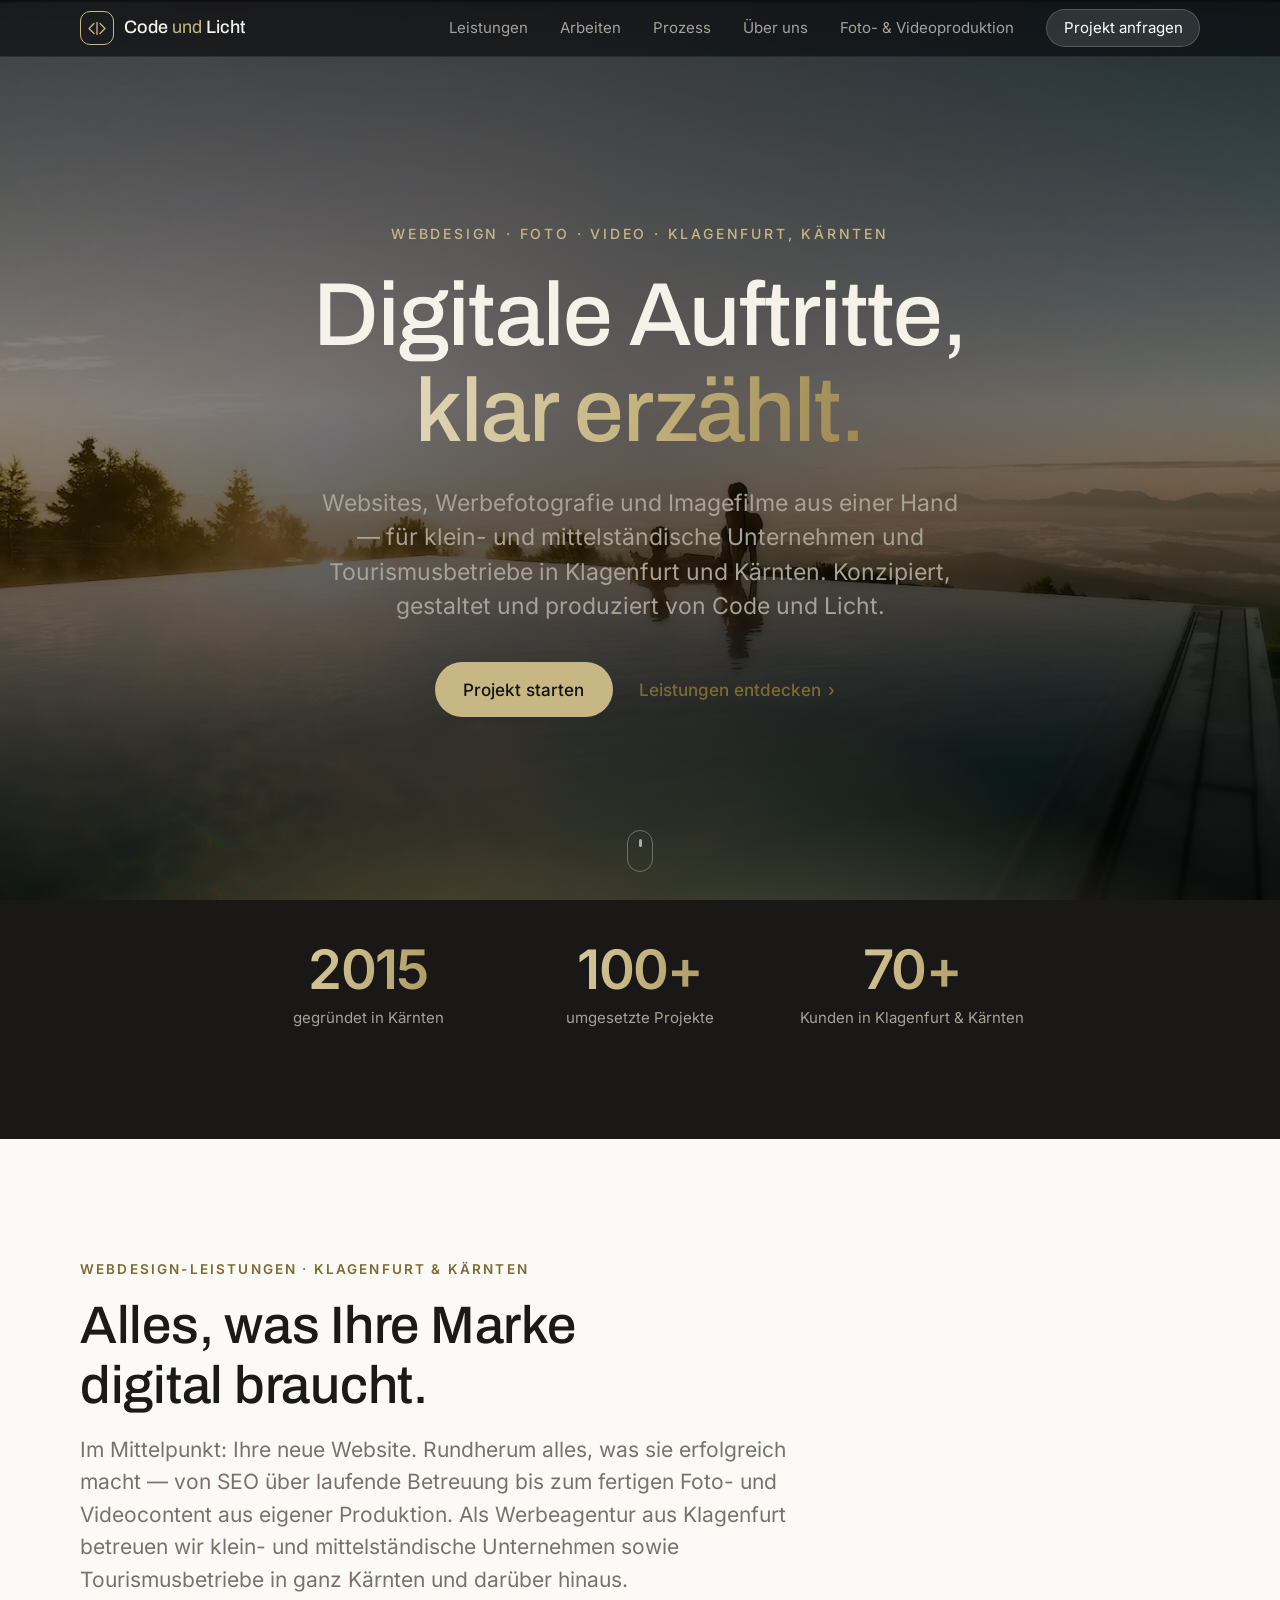
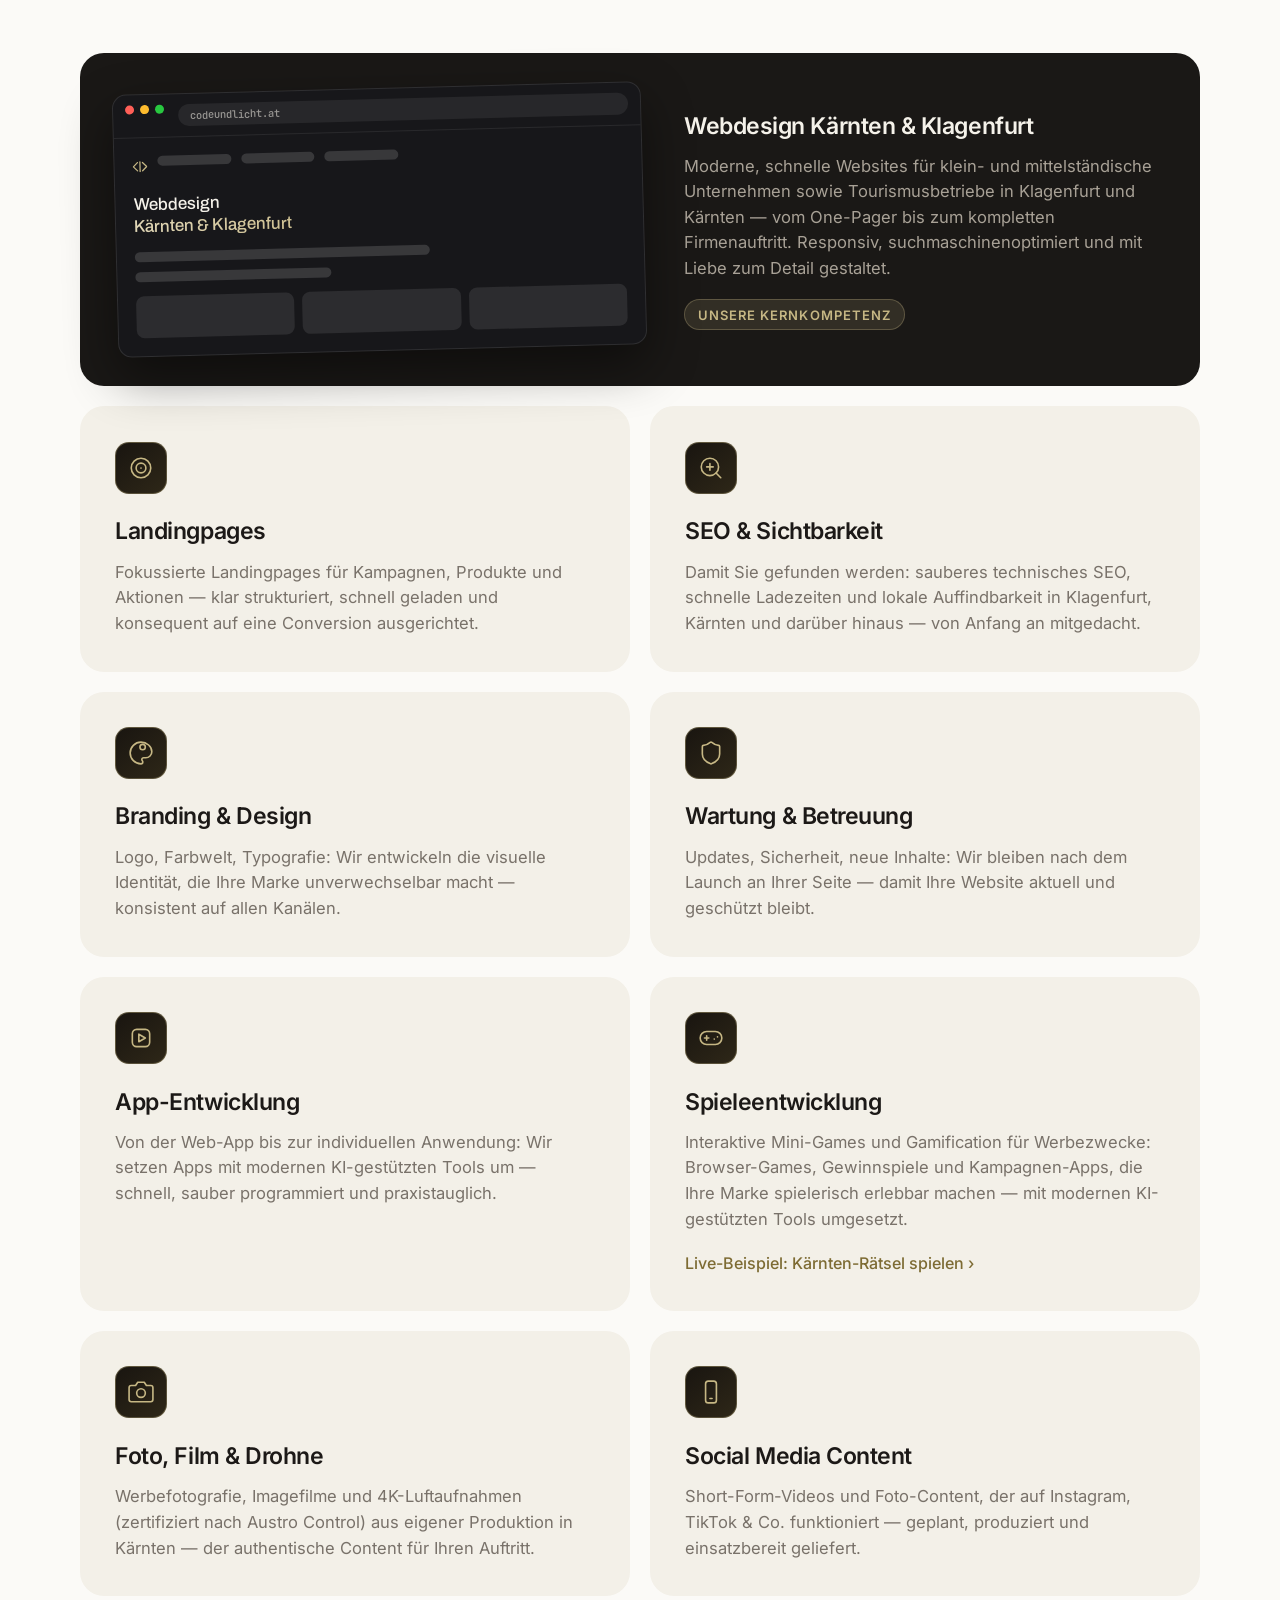
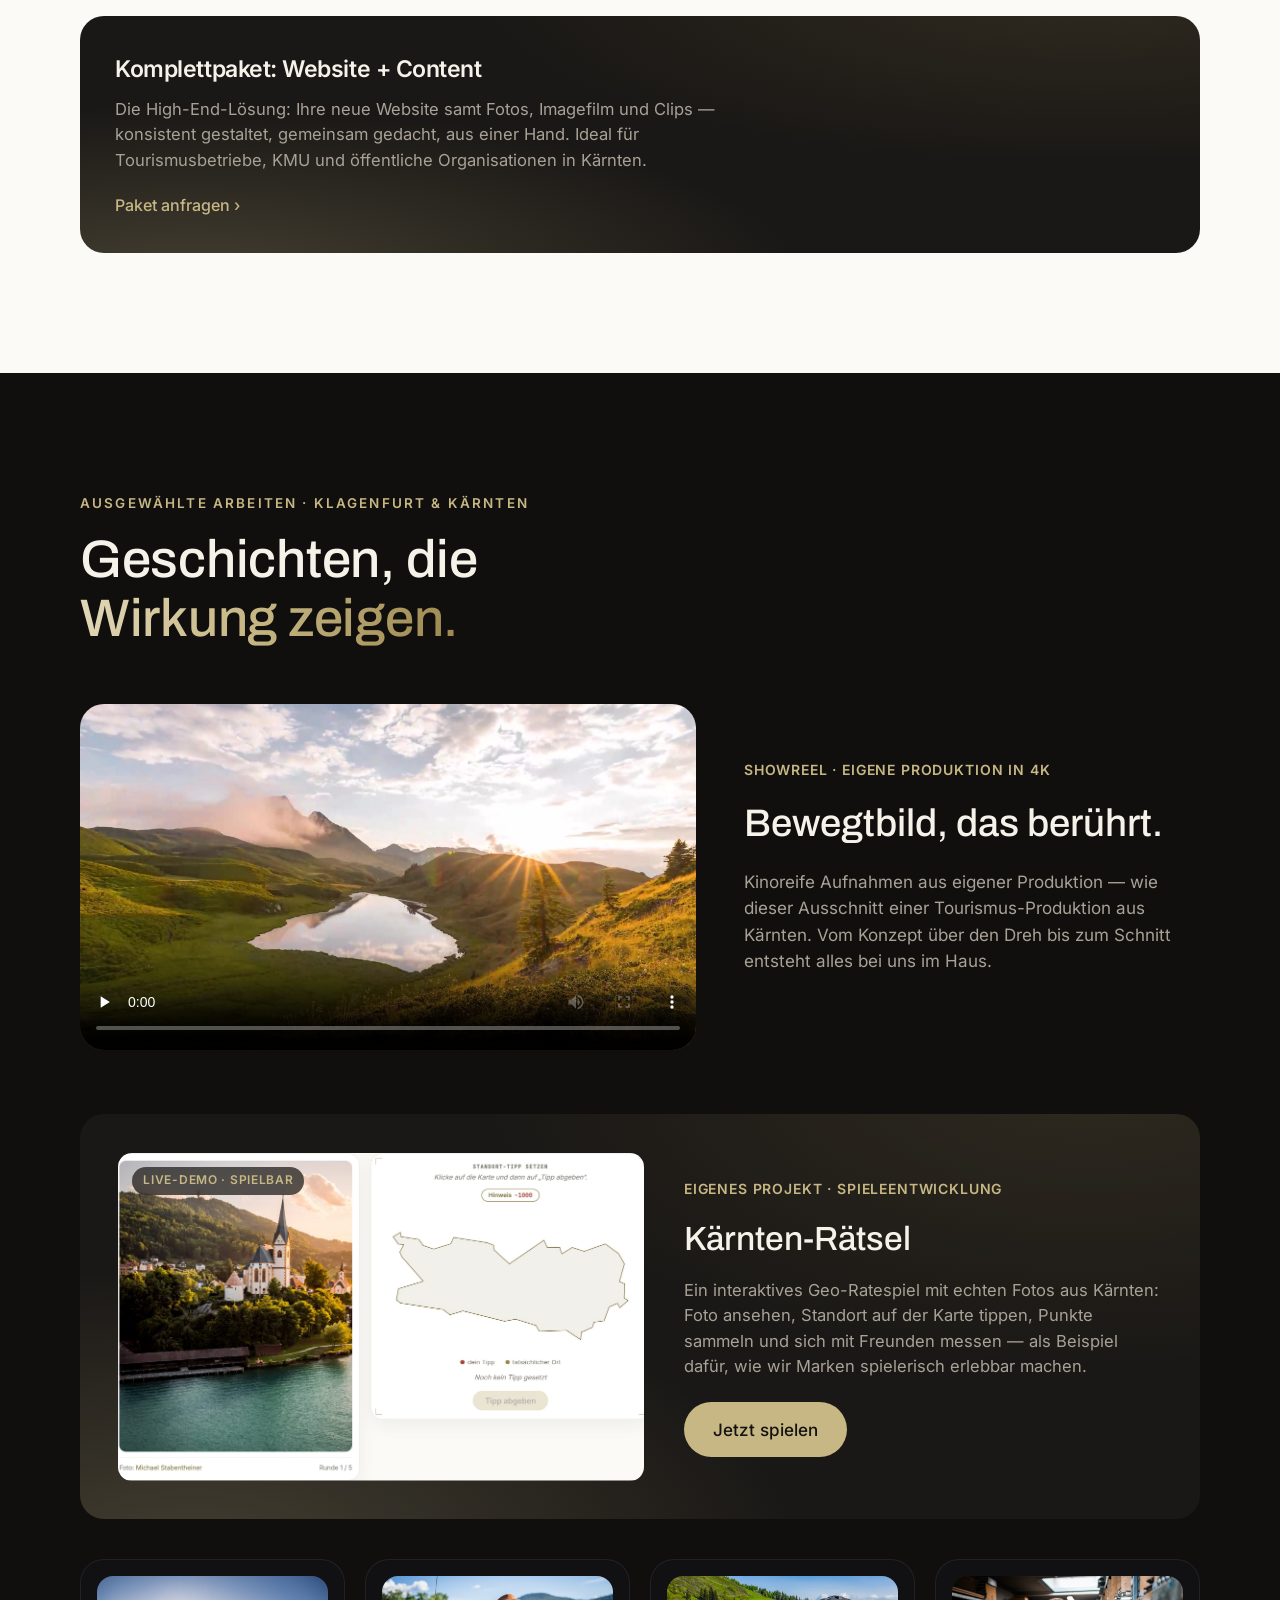
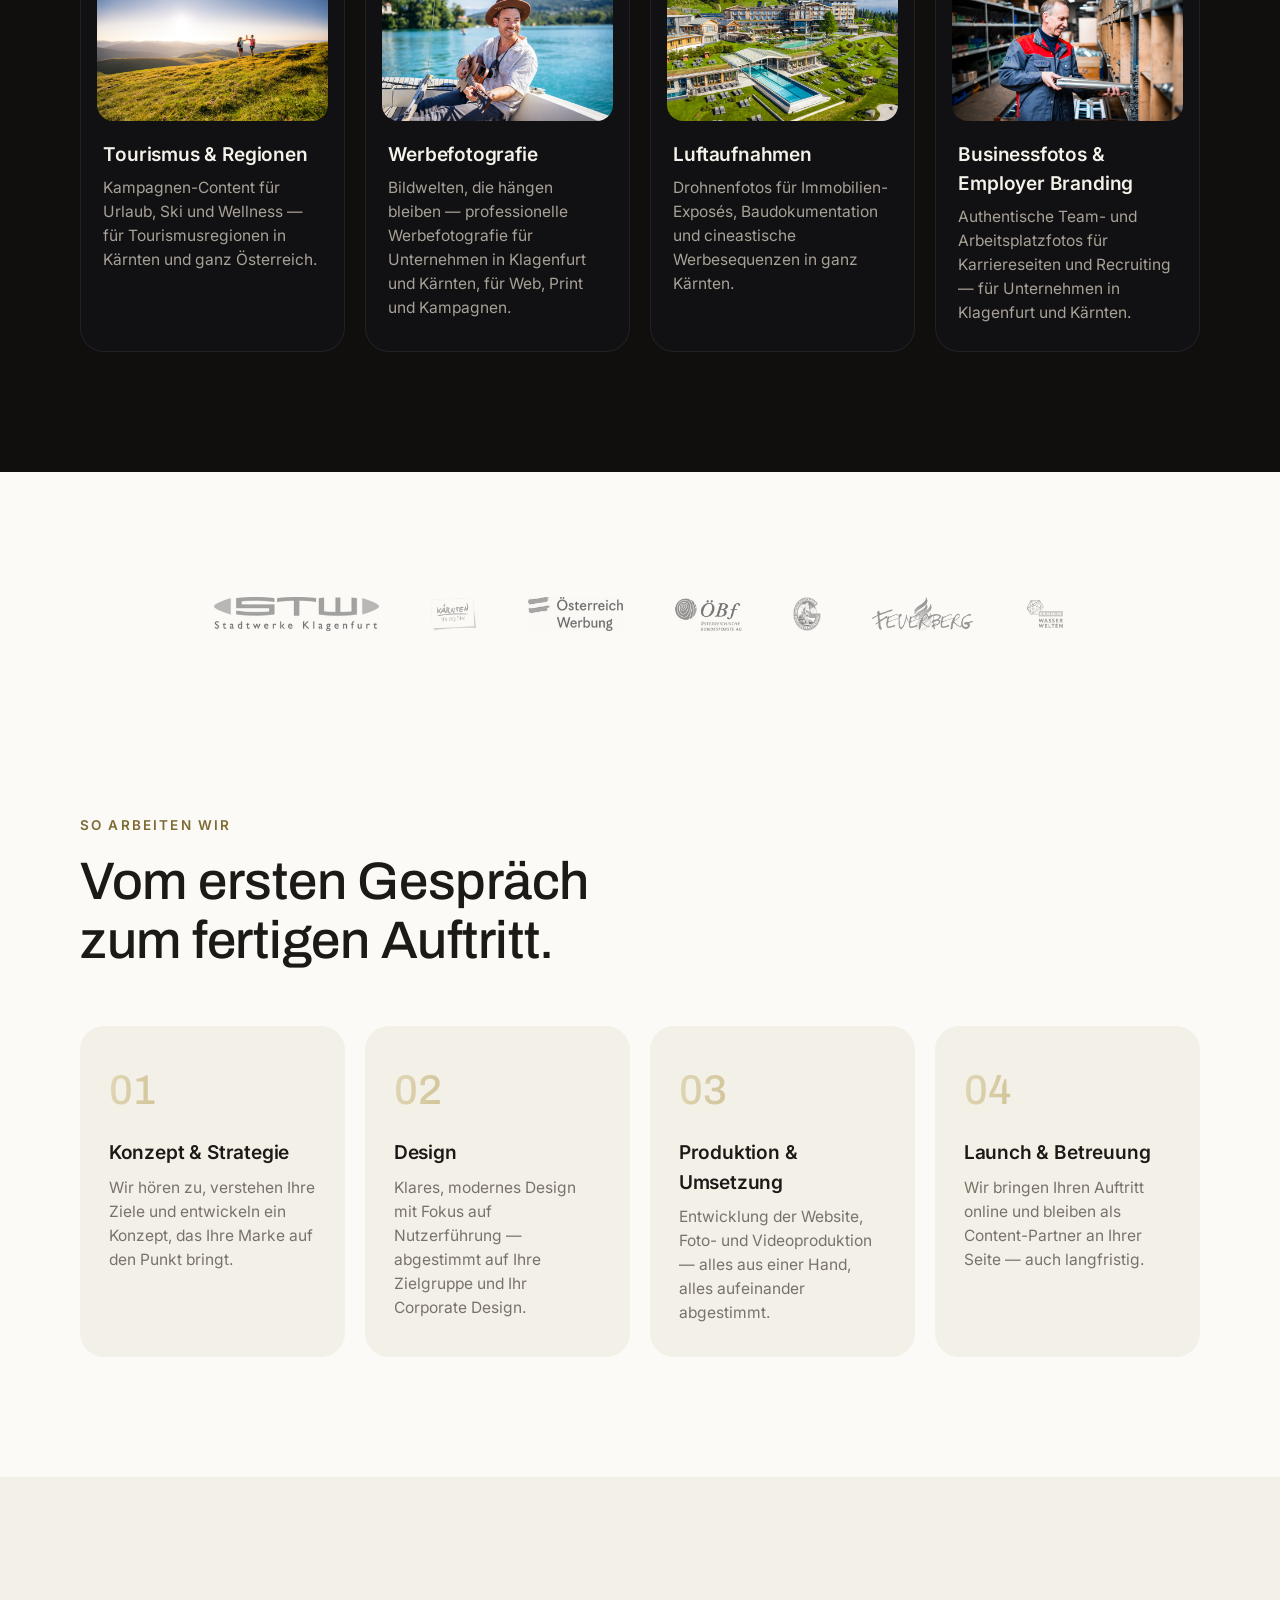
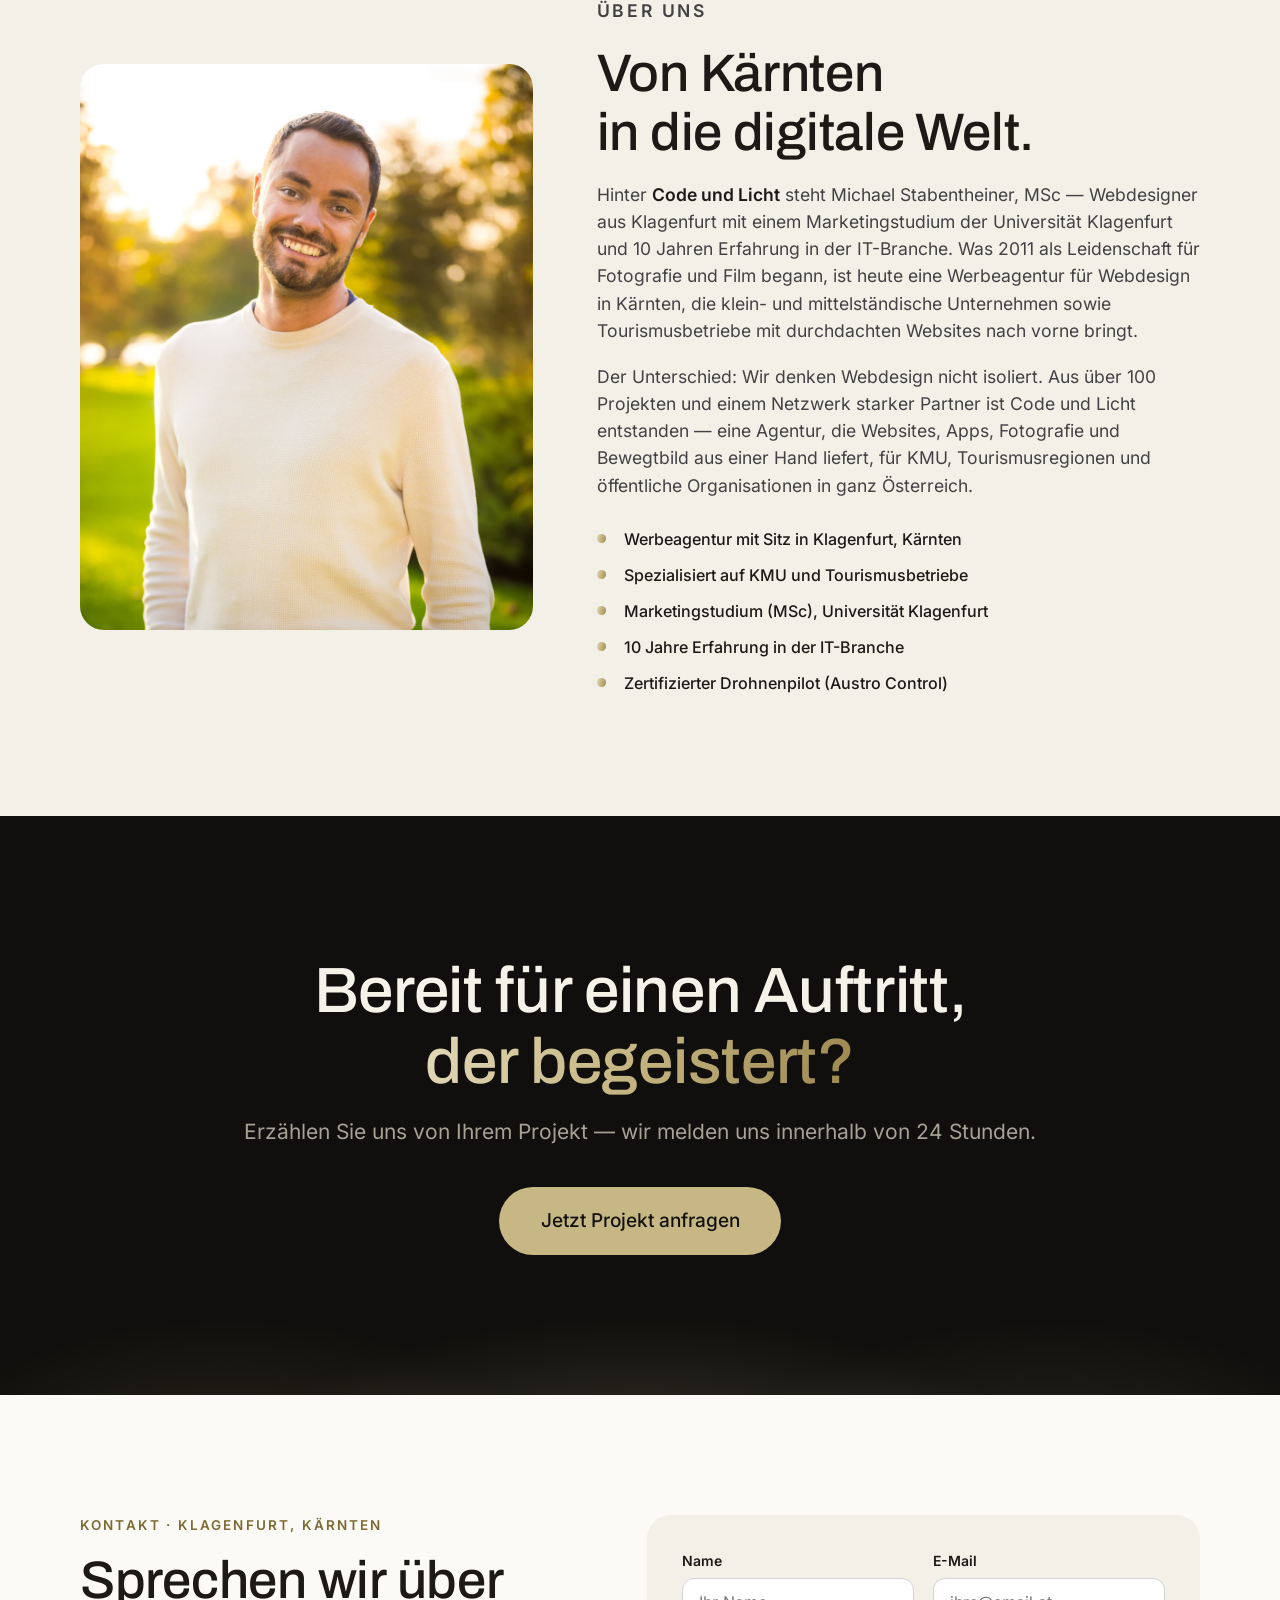
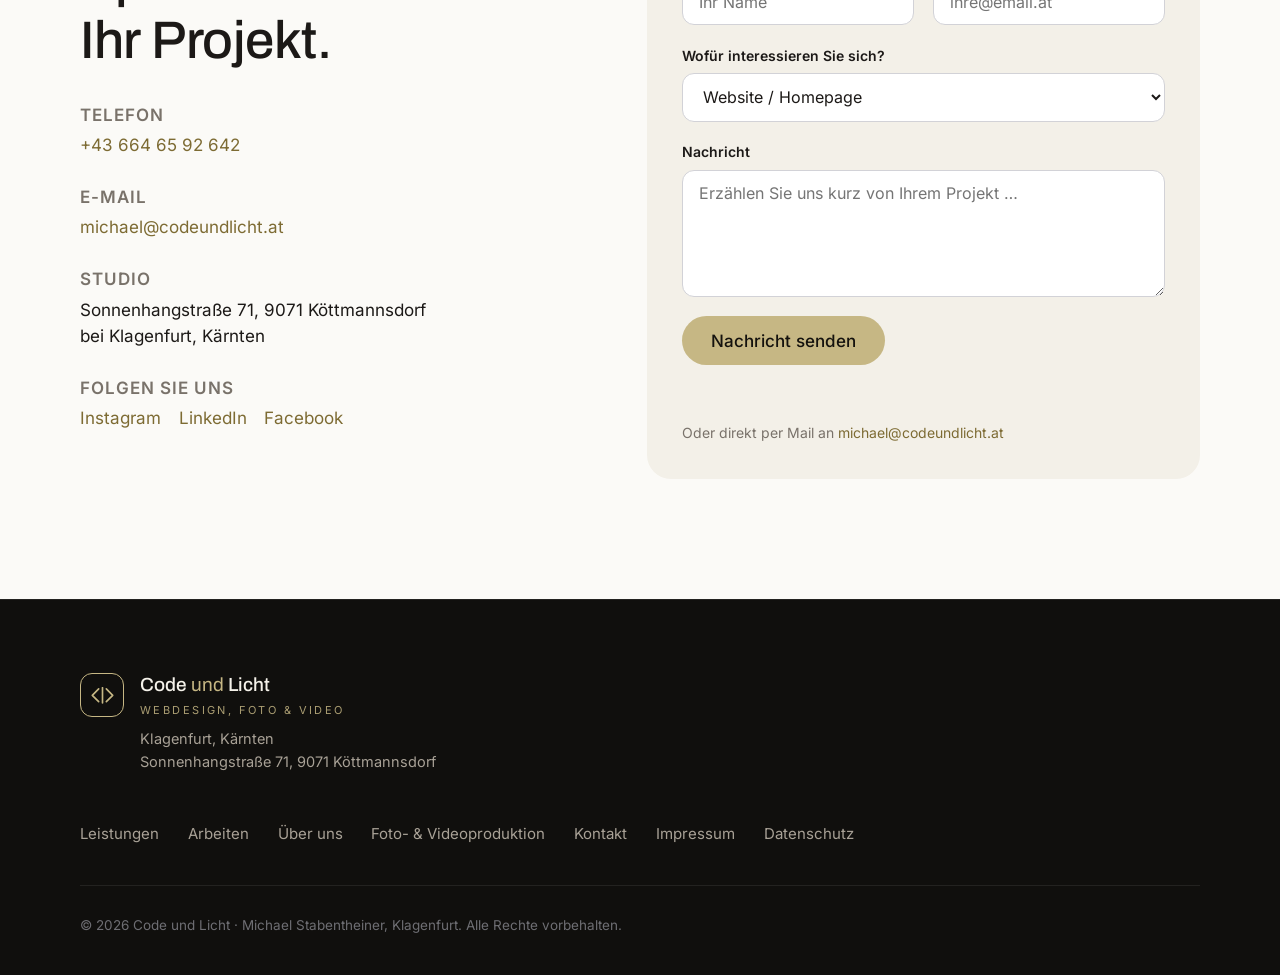
==== commit 230ee750: "Telefonnummer ergänzen Auf Impressum, Kontakt-Sektion und im JSON-LD hinterlegt.  Co-Authored-By: Cl" ====
--- a/index.html
+++ b/index.html
@@ -38,6 +38,7 @@
       "name": "Michael Stabentheiner, MSc"
     },
     "email": "michael@codeundlicht.at",
+    "telephone": "+43 664 65 92 642",
     "vatID": "ATU69786635",
     "address": {
       "@type": "PostalAddress",
@@ -455,6 +456,10 @@
           <p class="section__eyebrow reveal">Kontakt · Klagenfurt, Kärnten</p>
           <h2 class="section__title reveal">Sprechen wir über<br>Ihr Projekt.</h2>
           <ul class="contact__list reveal">
+            <li>
+              <span class="contact__label">Telefon</span>
+              <a href="tel:+436646592642">+43 664 65 92 642</a>
+            </li>
             <li>
               <span class="contact__label">E-Mail</span>
               <a href="mailto:michael@codeundlicht.at">michael@codeundlicht.at</a>
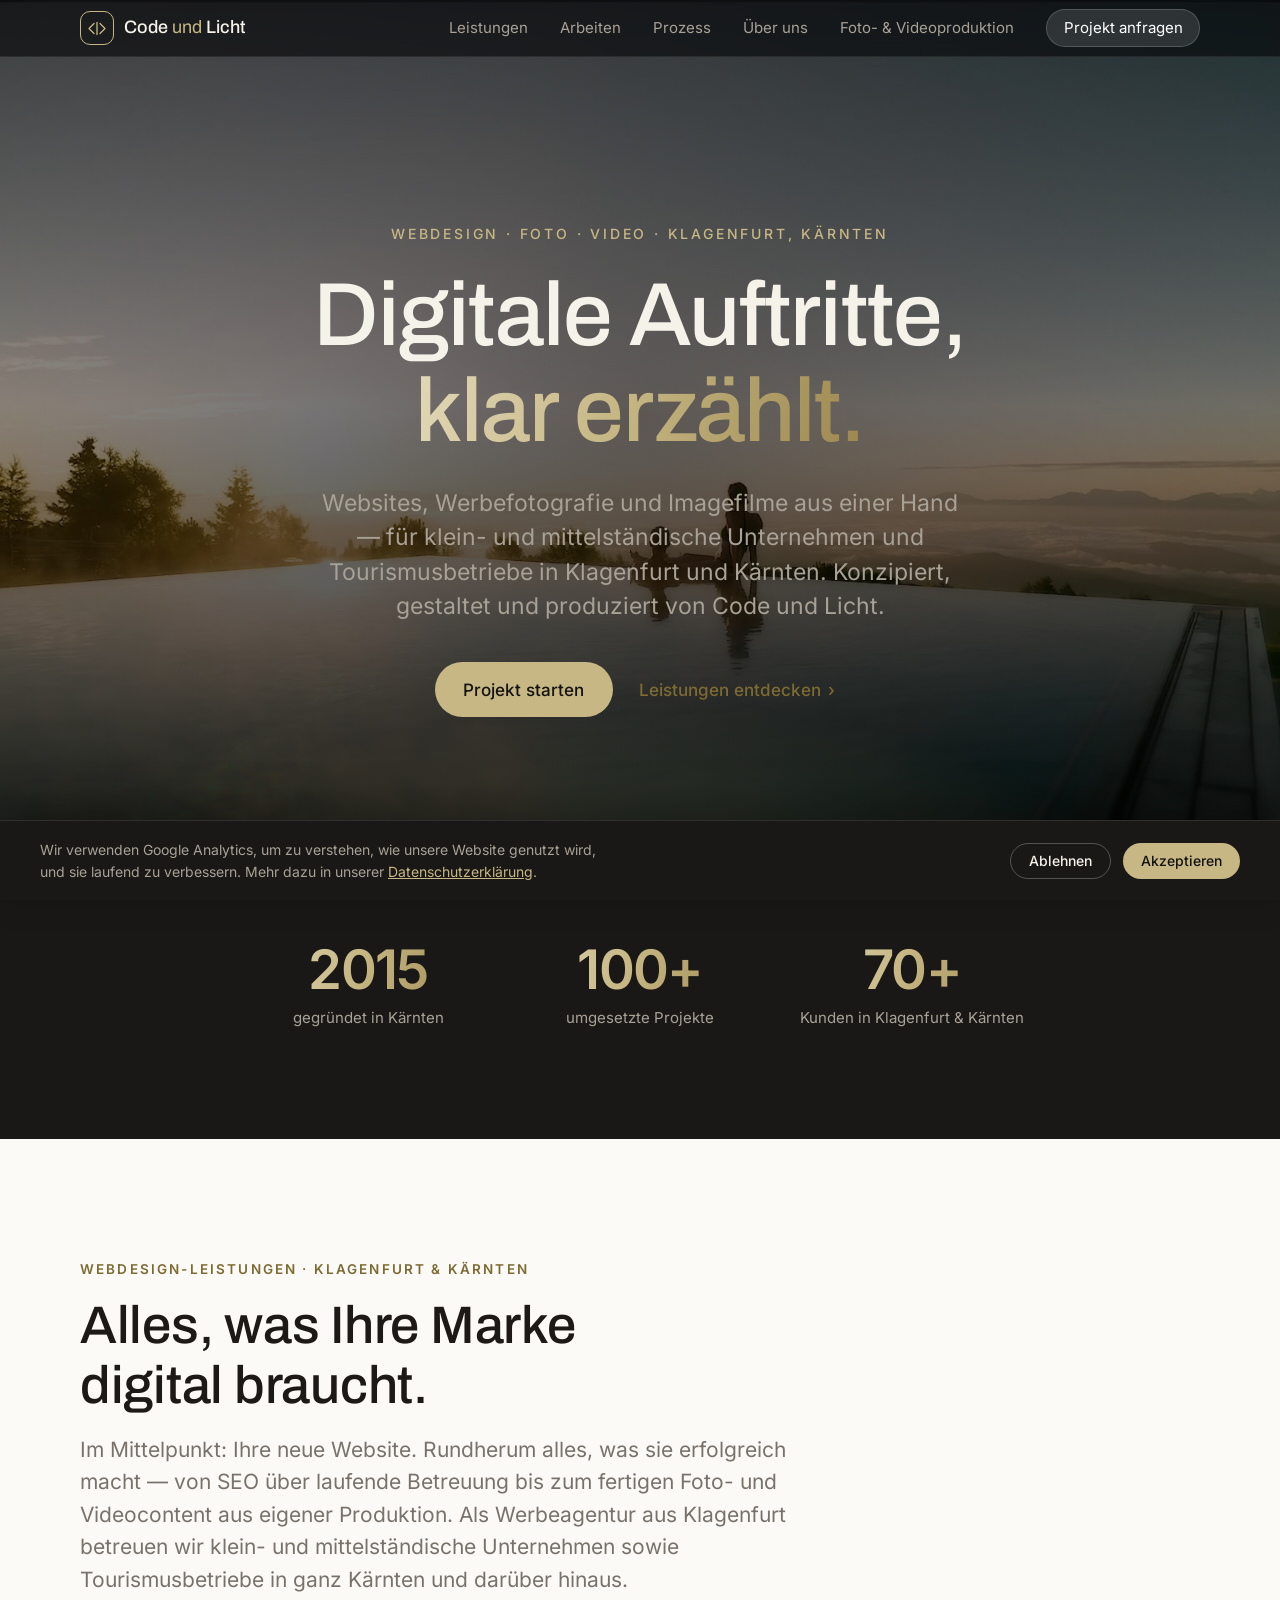
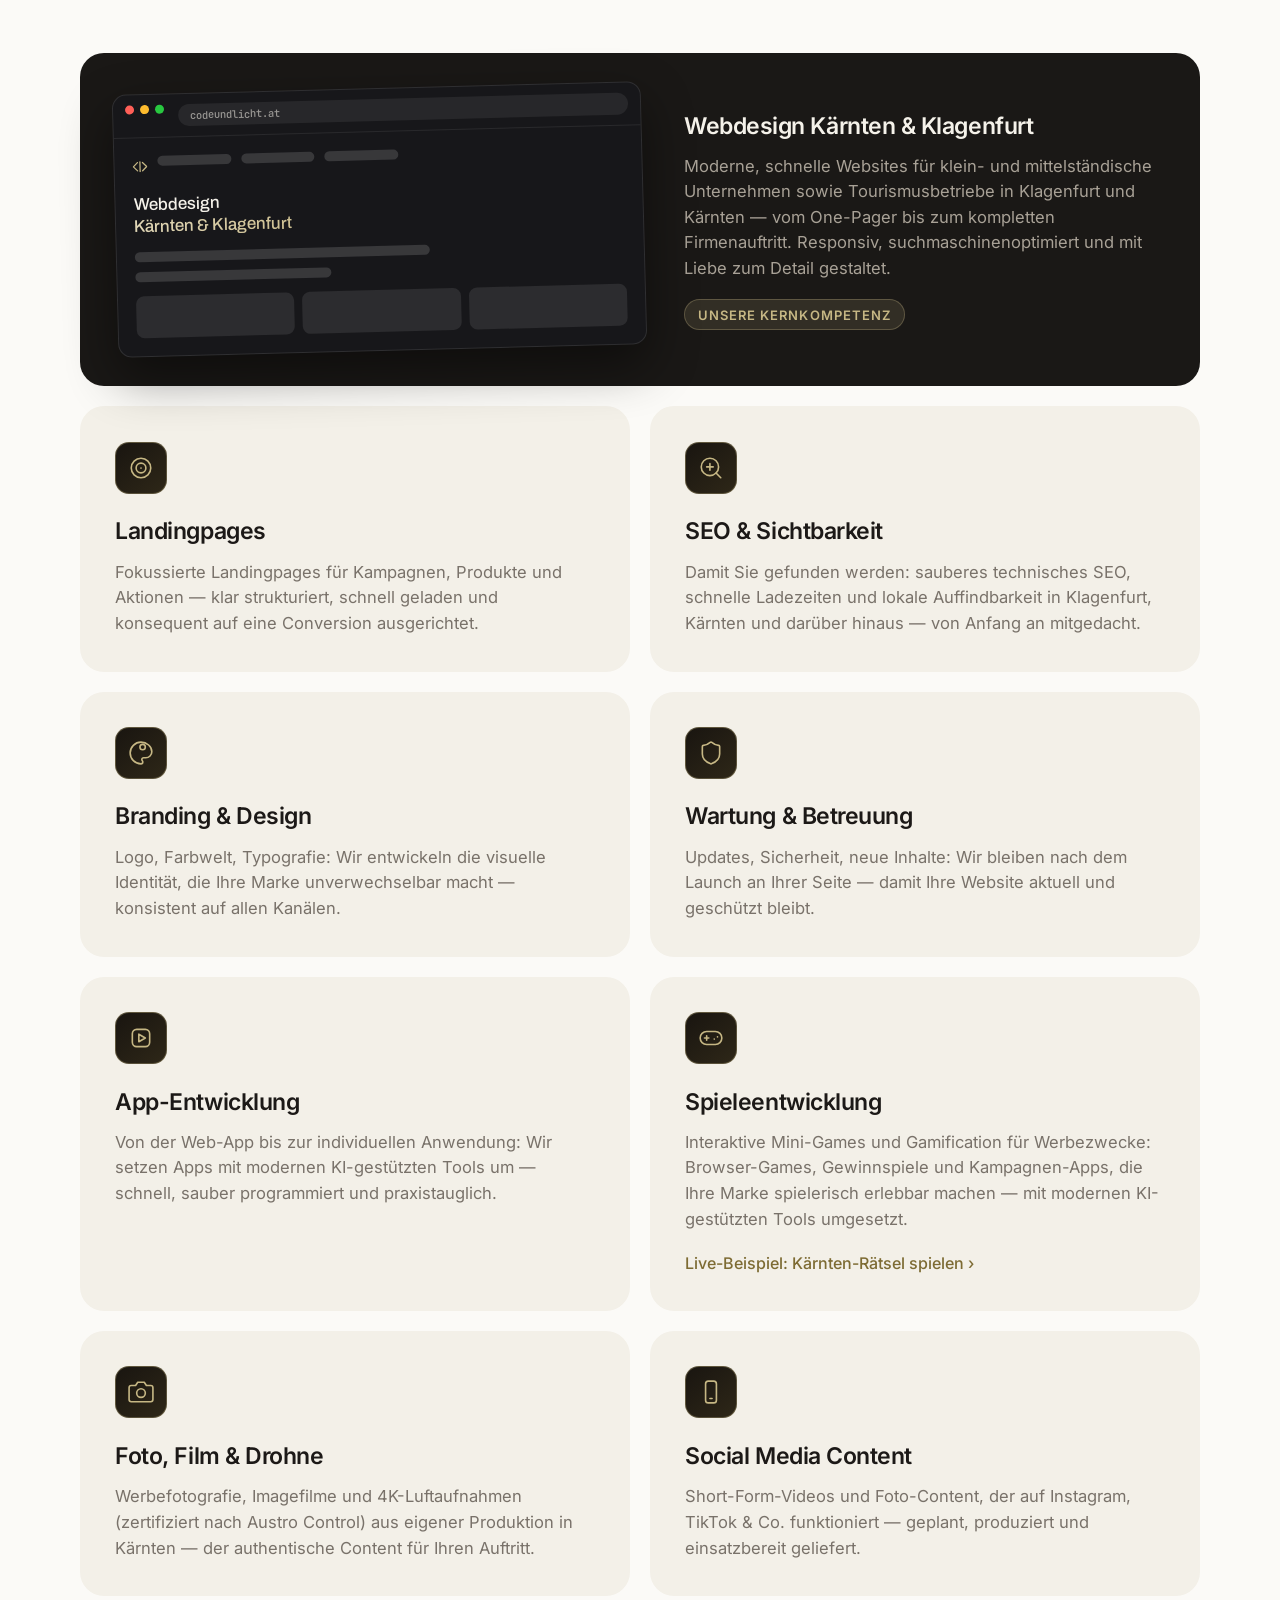
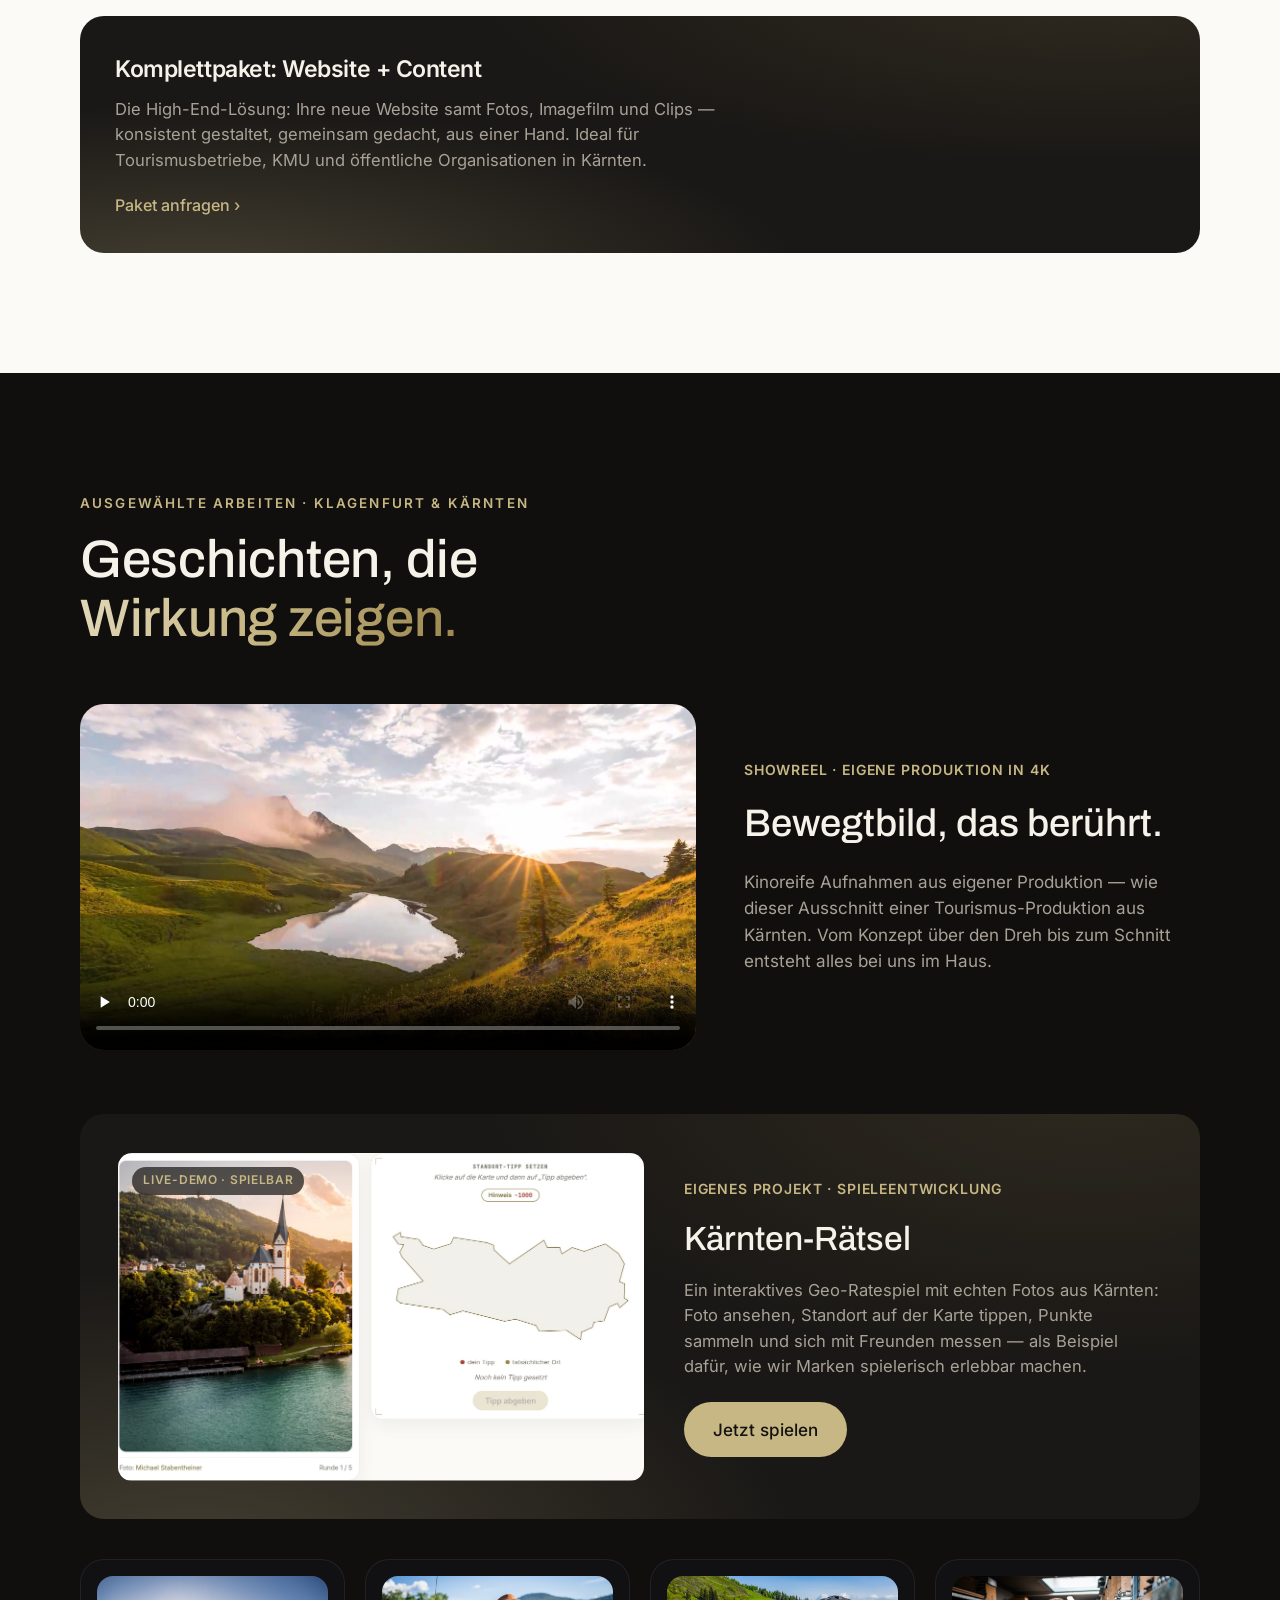
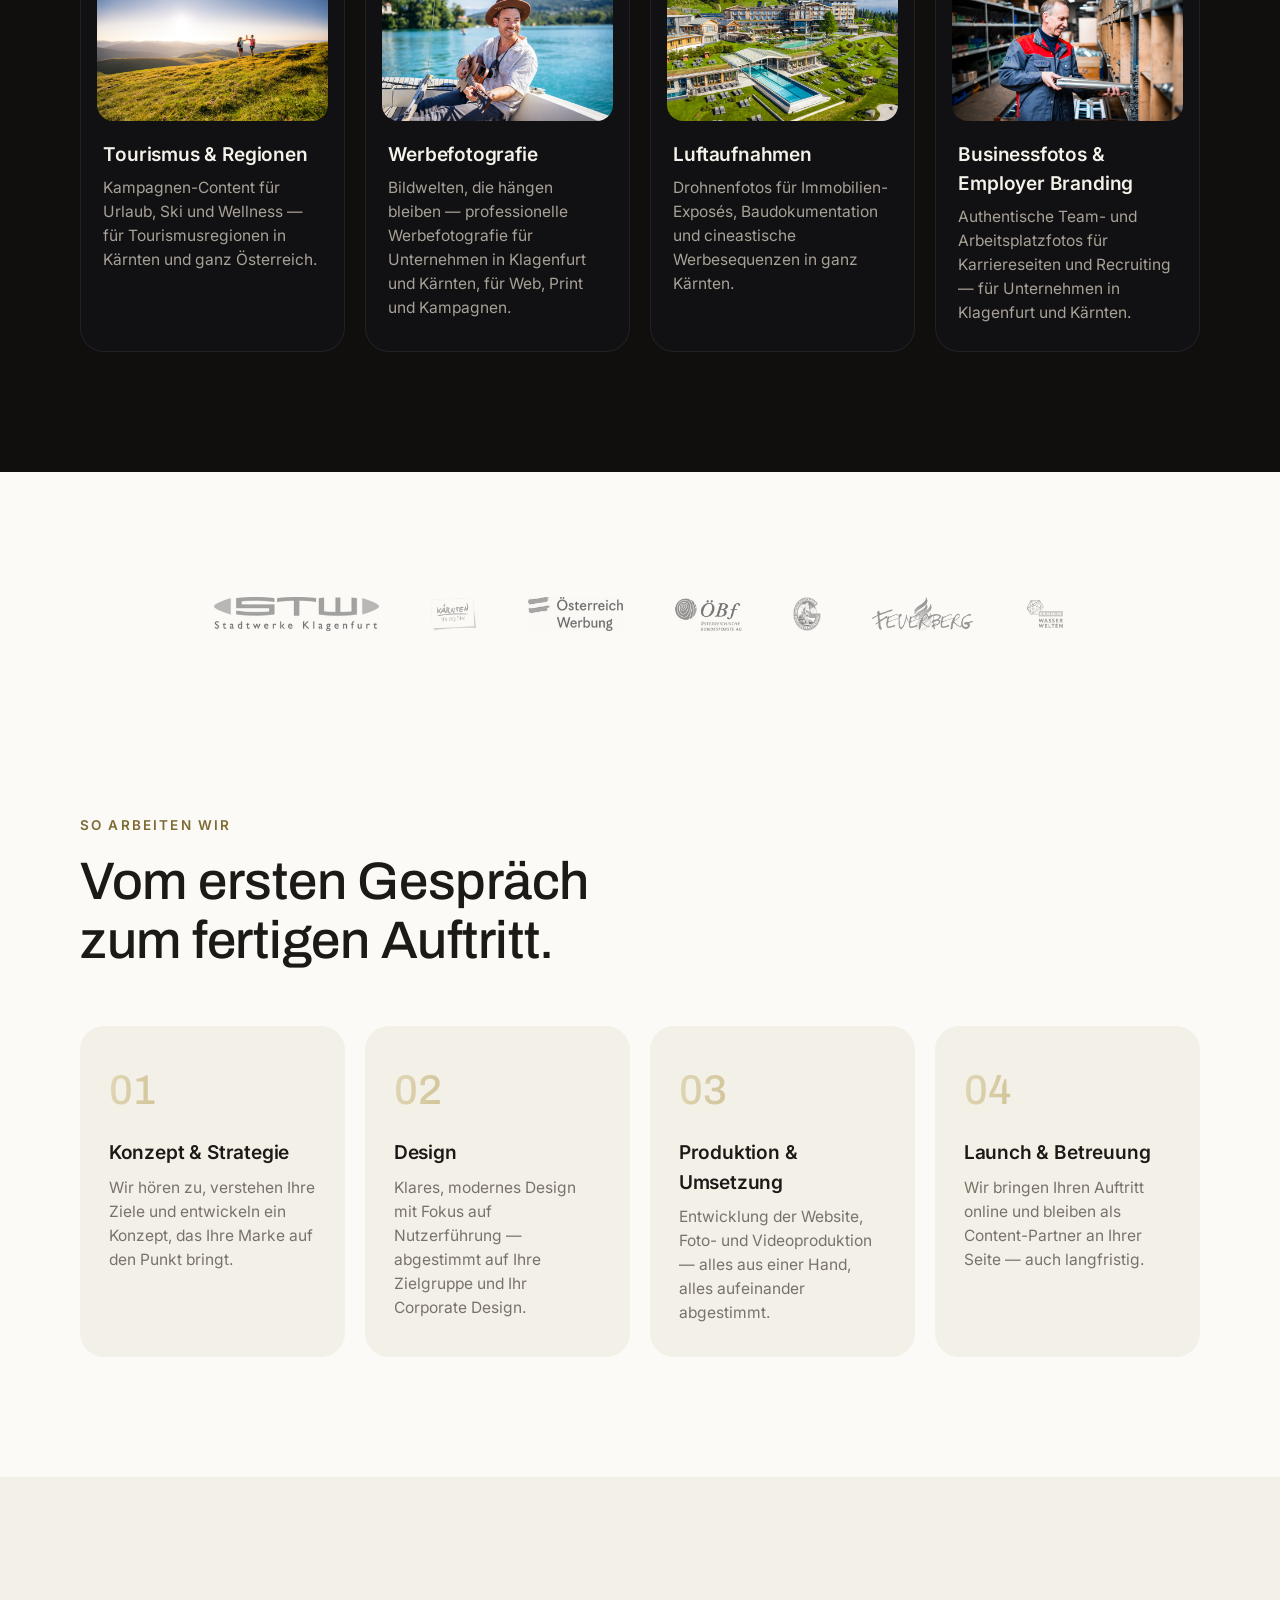
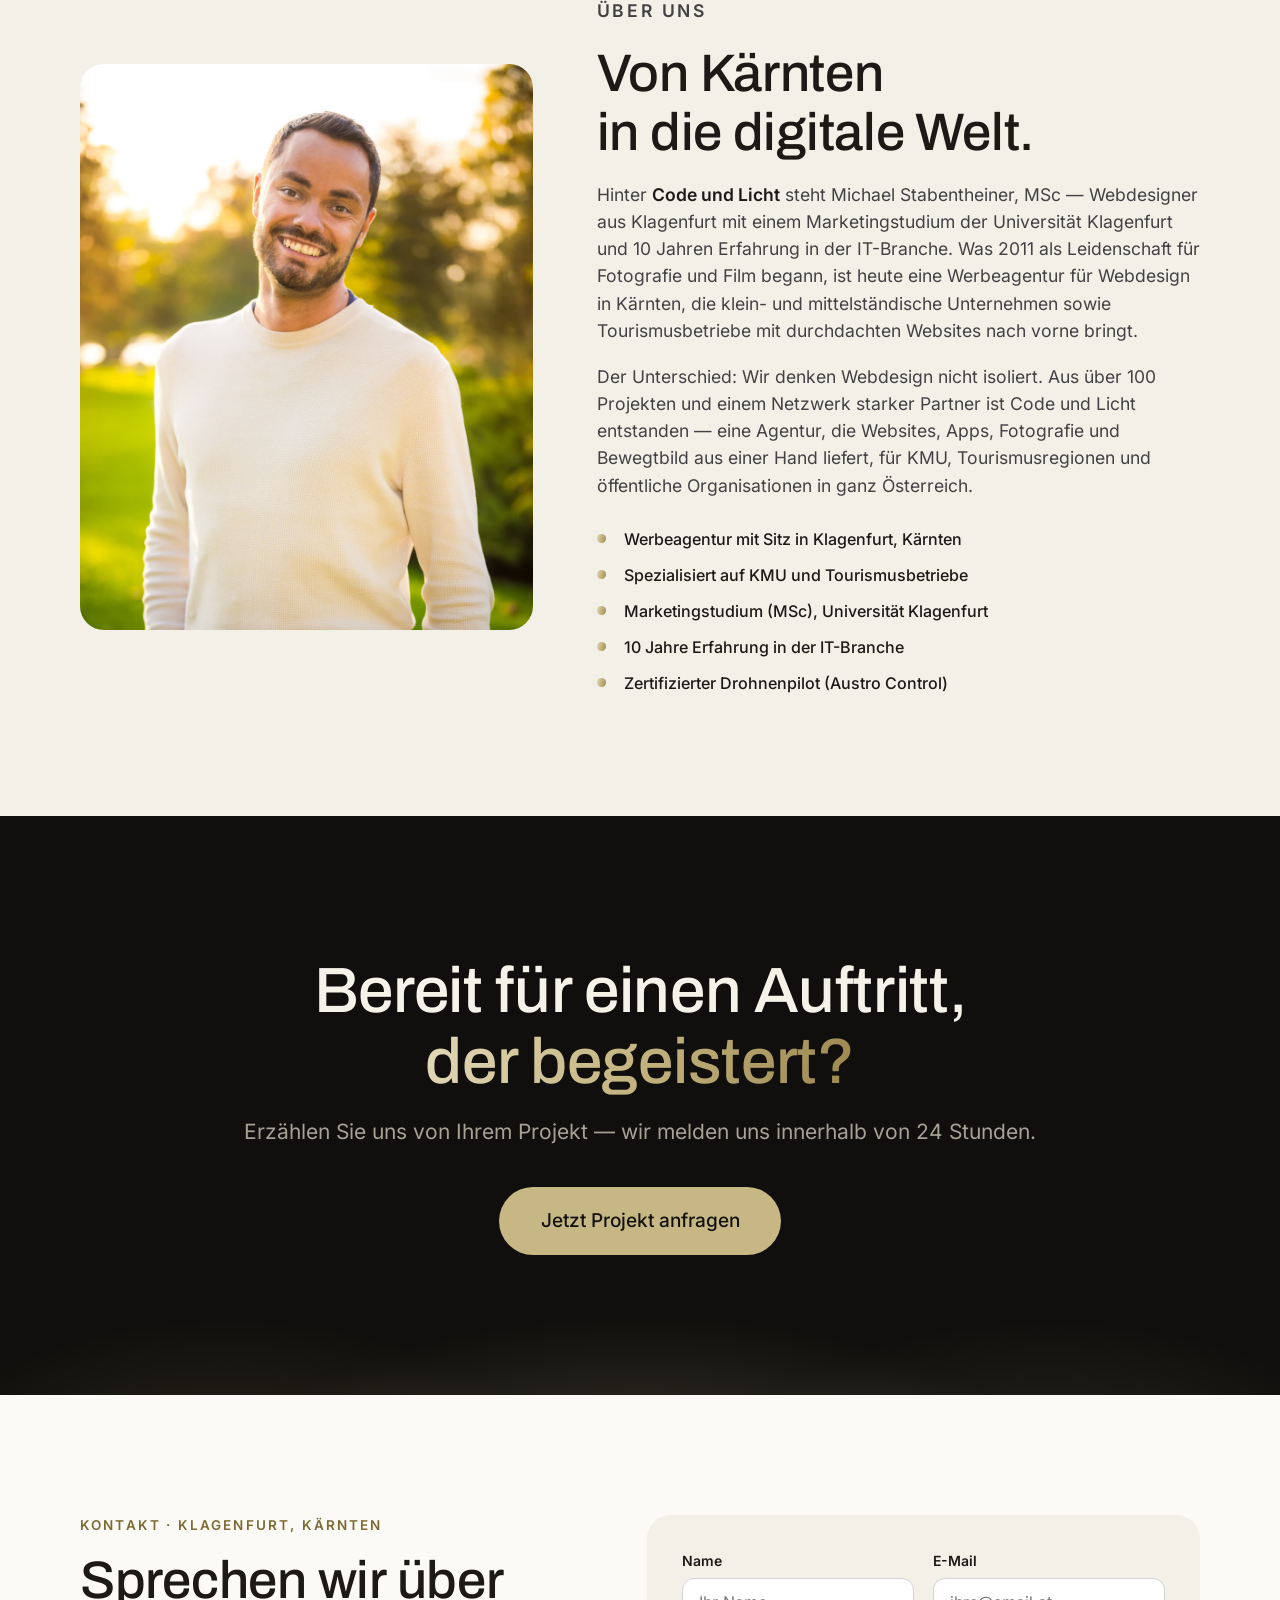
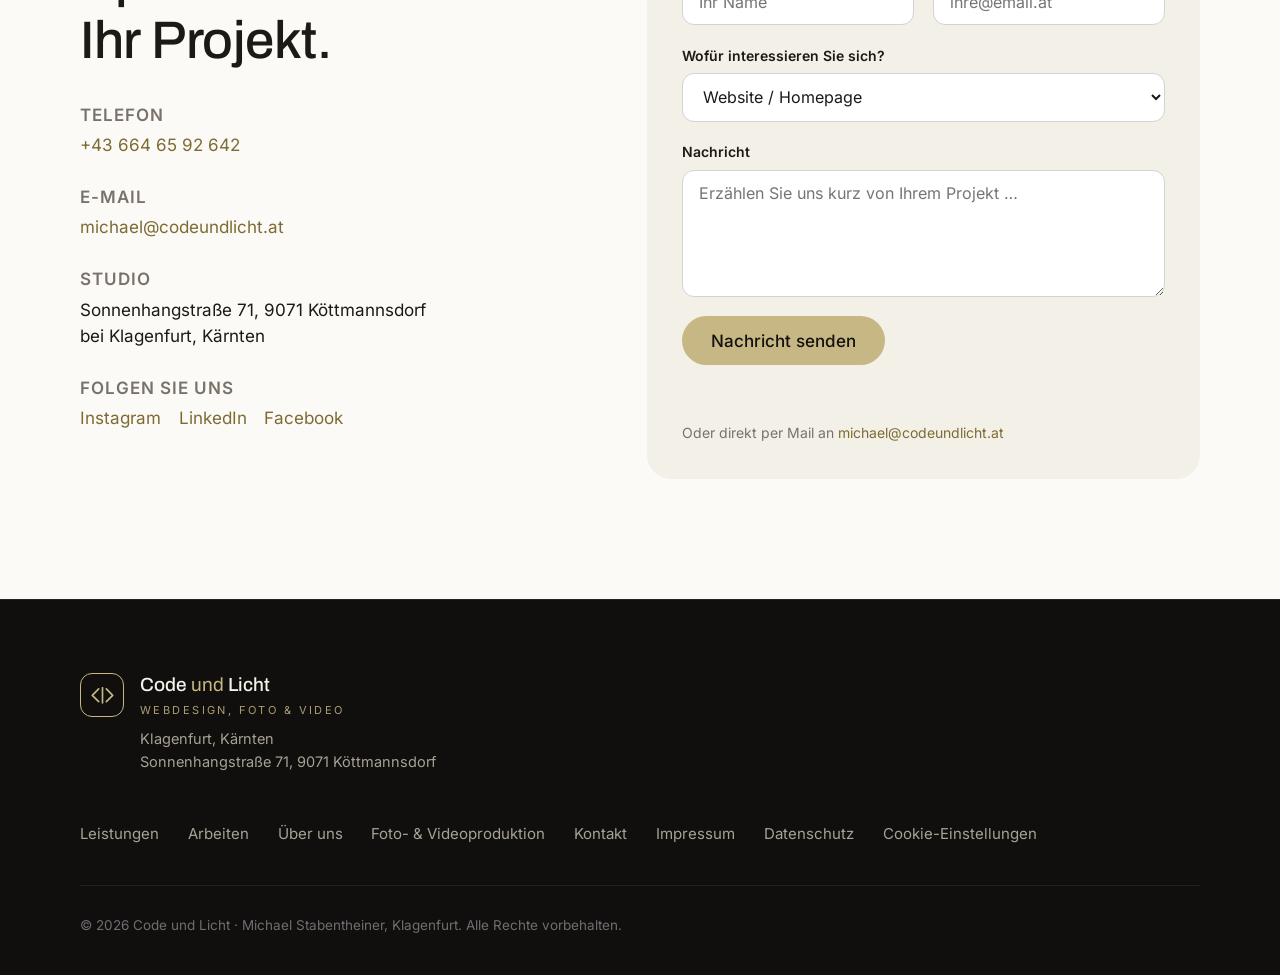
==== commit f995d175: "Google Analytics mit Cookie-Consent-Banner einbinden GA4 (G-SJPBQ5LKML) lädt erst nach aktiver Zusti" ====
--- a/index.html
+++ b/index.html
@@ -539,6 +539,7 @@
         <a href="#kontakt">Kontakt</a>
         <a href="impressum.html">Impressum</a>
         <a href="impressum.html#datenschutz">Datenschutz</a>
+        <a href="#" class="js-cookie-settings">Cookie-Einstellungen</a>
       </nav>
     </div>
     <div class="container footer__bottom">
--- a/css/style.css
+++ b/css/style.css
@@ -1163,3 +1163,64 @@
   font-size: 0.8438rem;
   color: #6e6e73;
 }
+
+/* ============================================================
+   COOKIE-CONSENT-BANNER
+   ============================================================ */
+.cookie-banner {
+  position: fixed;
+  left: 0;
+  right: 0;
+  bottom: 0;
+  z-index: 200;
+  background: var(--bg-dark);
+  color: var(--text-ondark);
+  border-top: 1px solid rgba(255, 255, 255, 0.1);
+  padding: 1.1rem clamp(1.2rem, 4vw, 2.5rem);
+  display: flex;
+  flex-wrap: wrap;
+  align-items: center;
+  justify-content: space-between;
+  gap: 1rem 1.5rem;
+  box-shadow: 0 -14px 40px rgba(0, 0, 0, 0.35);
+}
+.cookie-banner p {
+  font-size: 0.875rem;
+  line-height: 1.55;
+  color: var(--text-ondark-mute);
+  max-width: 62ch;
+  margin: 0;
+  flex: 1 1 320px;
+}
+.cookie-banner p a { color: var(--gold); text-decoration: underline; }
+.cookie-banner__actions {
+  display: flex;
+  gap: 0.7rem;
+  flex: none;
+}
+.cookie-banner__actions button {
+  font-family: inherit;
+  font-size: 0.875rem;
+  font-weight: 500;
+  padding: 0.6em 1.3em;
+  border-radius: 999px;
+  border: none;
+  cursor: pointer;
+  transition: transform 0.25s var(--ease), background 0.25s var(--ease);
+}
+.cookie-banner__decline {
+  background: transparent;
+  color: var(--text-ondark);
+  border: 1px solid rgba(255, 255, 255, 0.25) !important;
+}
+.cookie-banner__decline:hover { border-color: rgba(255, 255, 255, 0.5) !important; }
+.cookie-banner__accept {
+  background: var(--gold);
+  color: #14120e;
+}
+.cookie-banner__accept:hover { background: var(--gold-light); transform: translateY(-1px); }
+@media (max-width: 640px) {
+  .cookie-banner { flex-direction: column; align-items: stretch; text-align: center; }
+  .cookie-banner p { max-width: none; }
+  .cookie-banner__actions { justify-content: center; }
+}
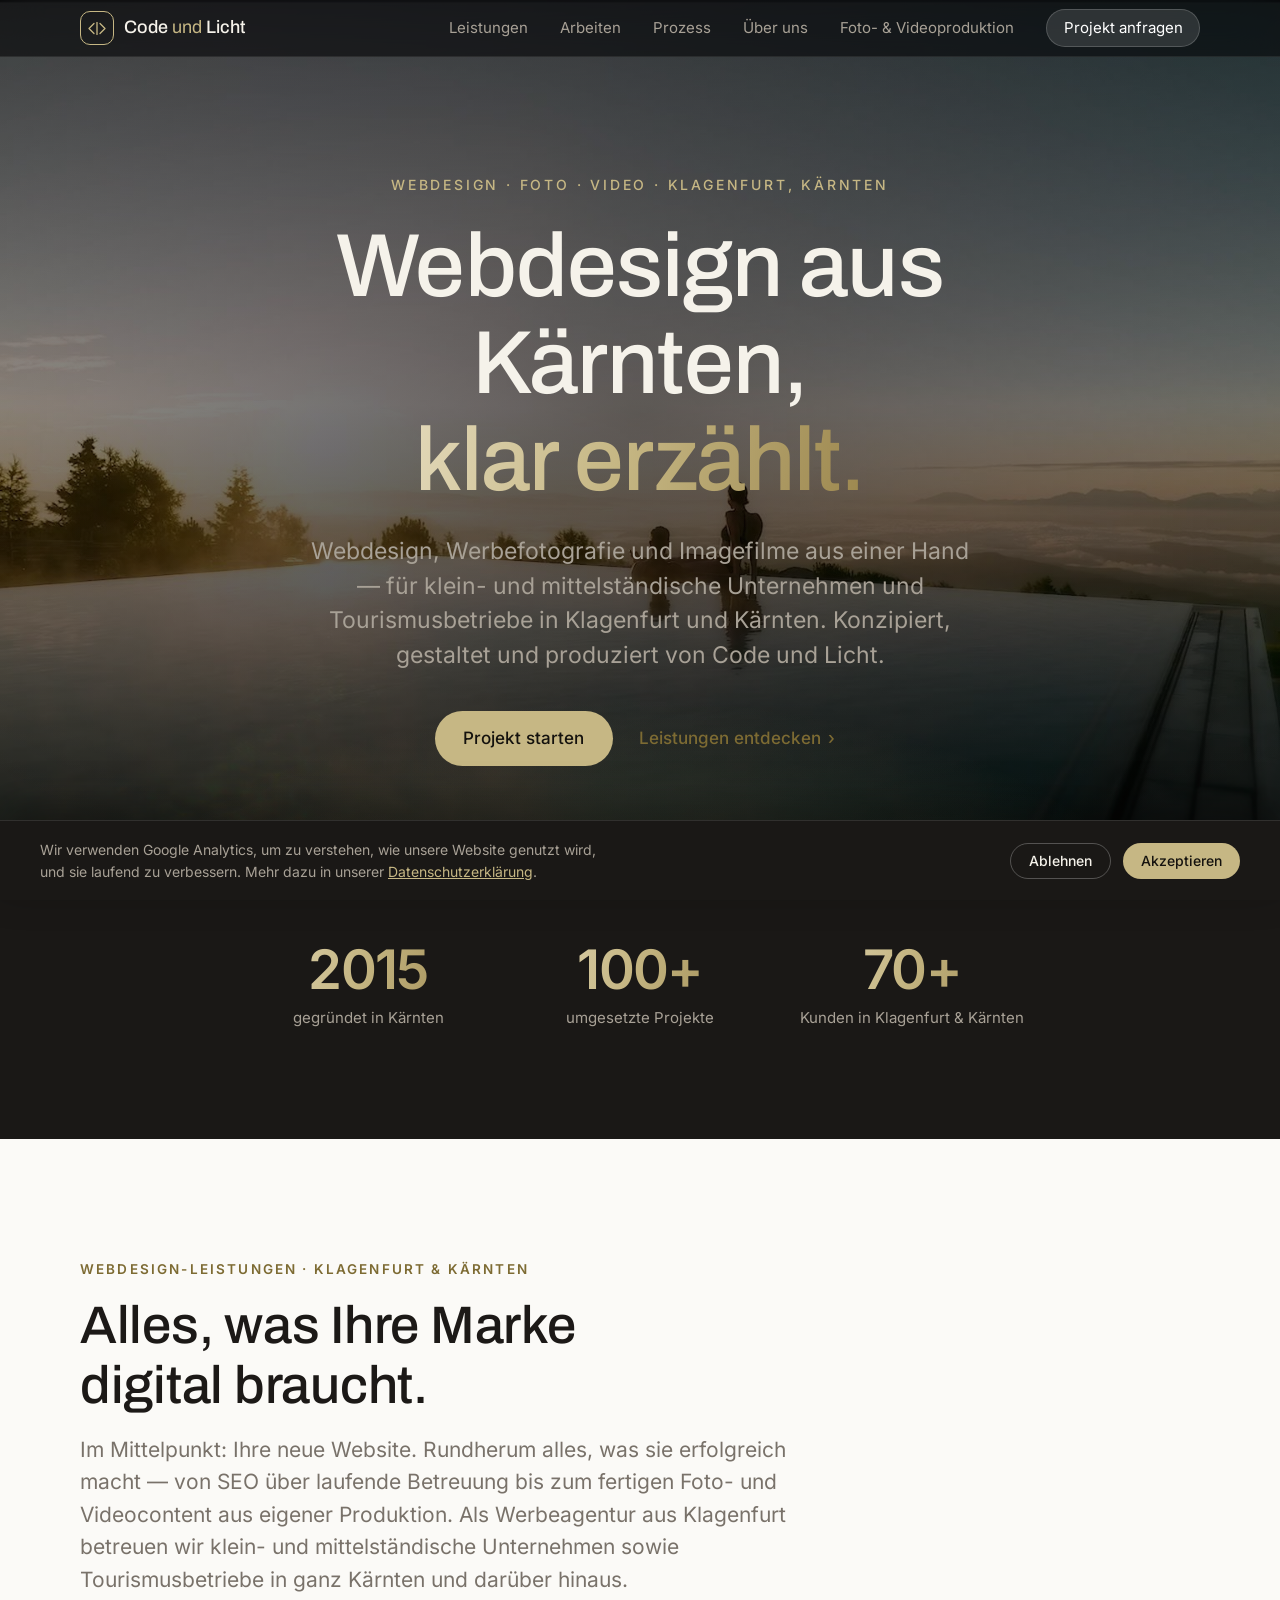
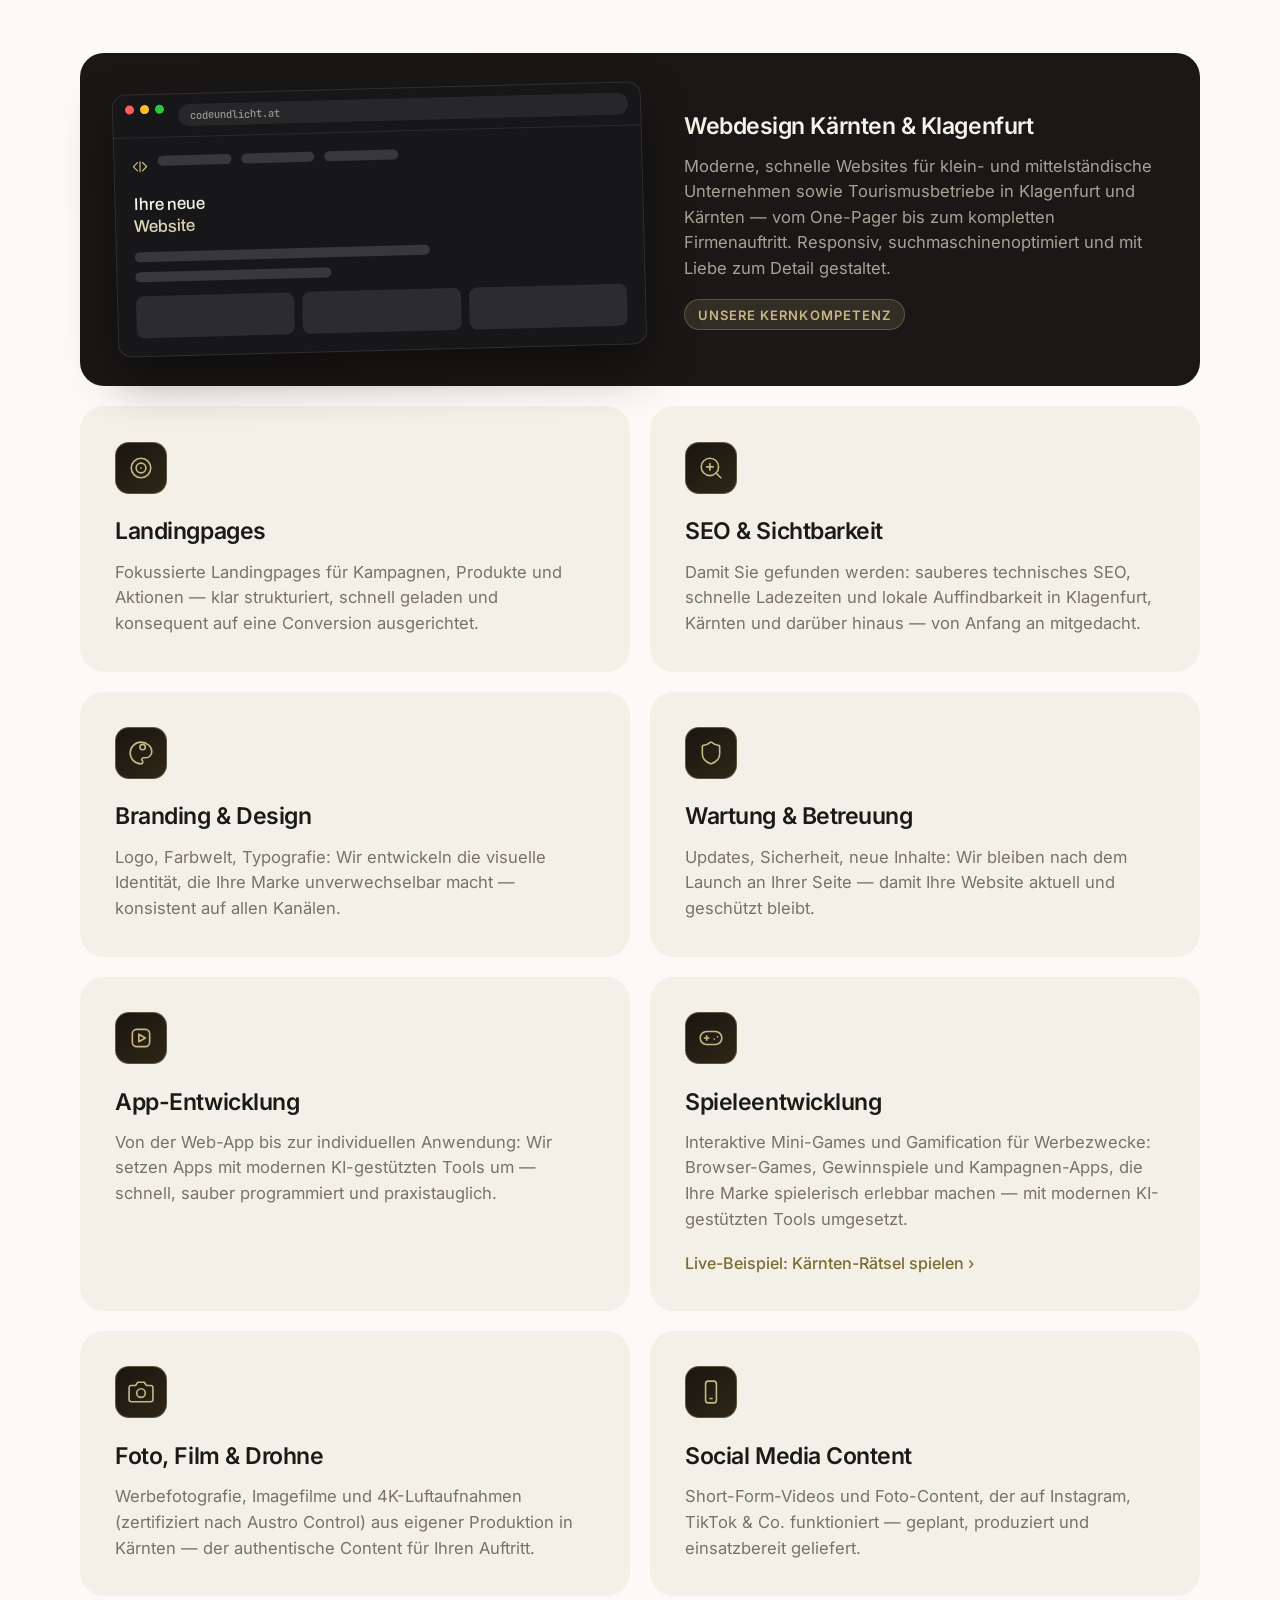
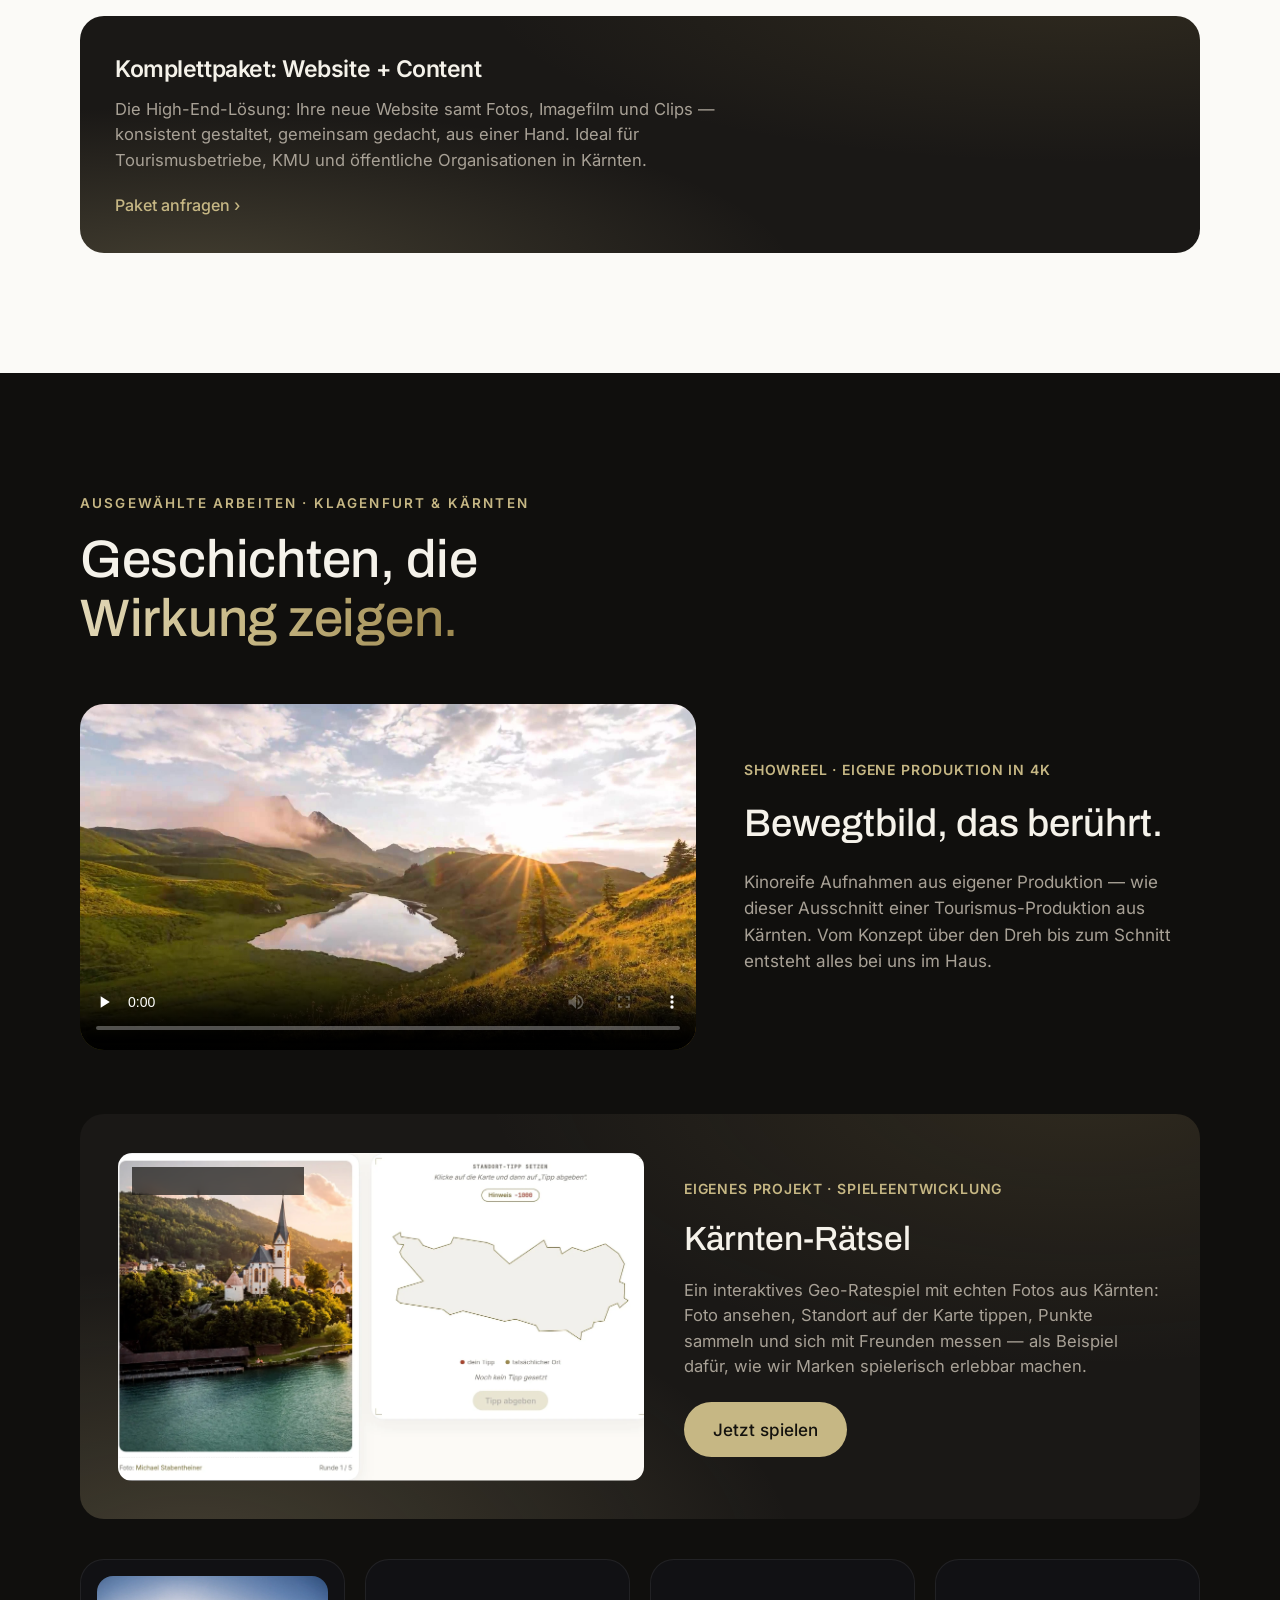
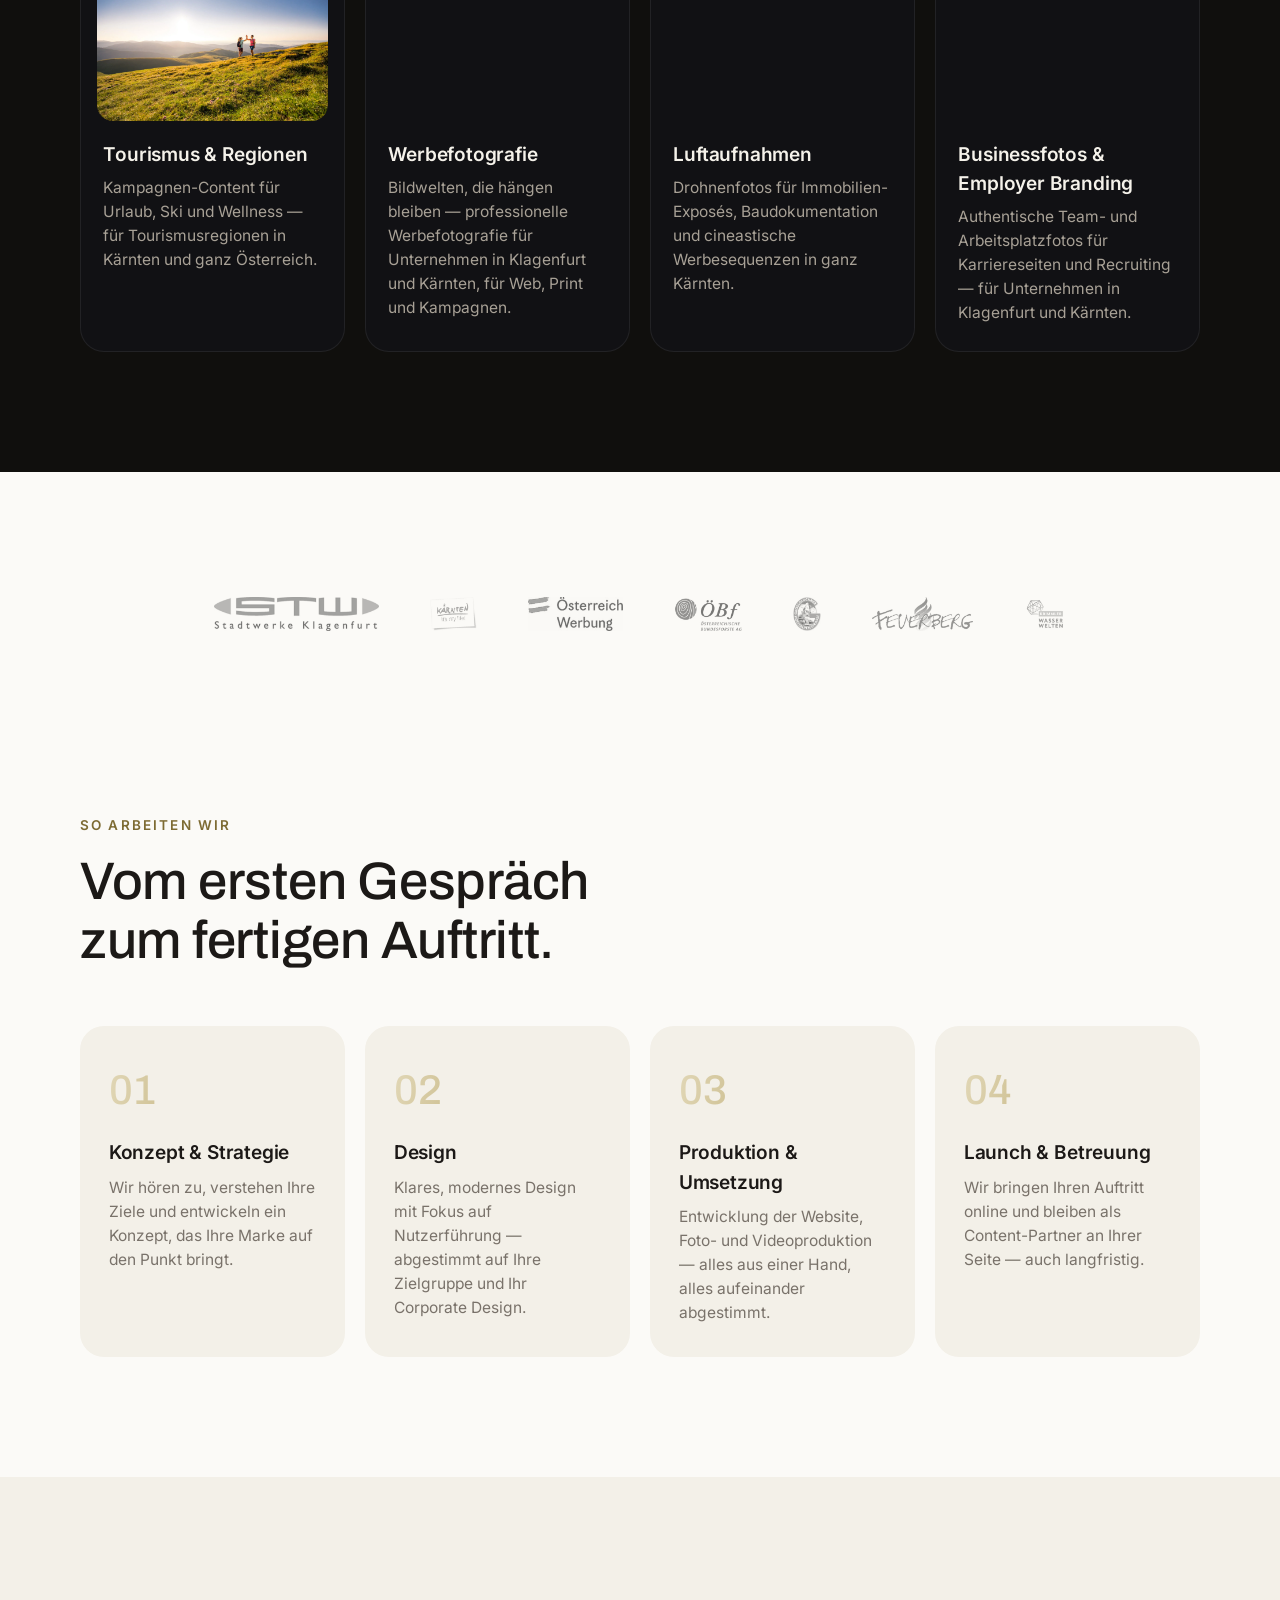
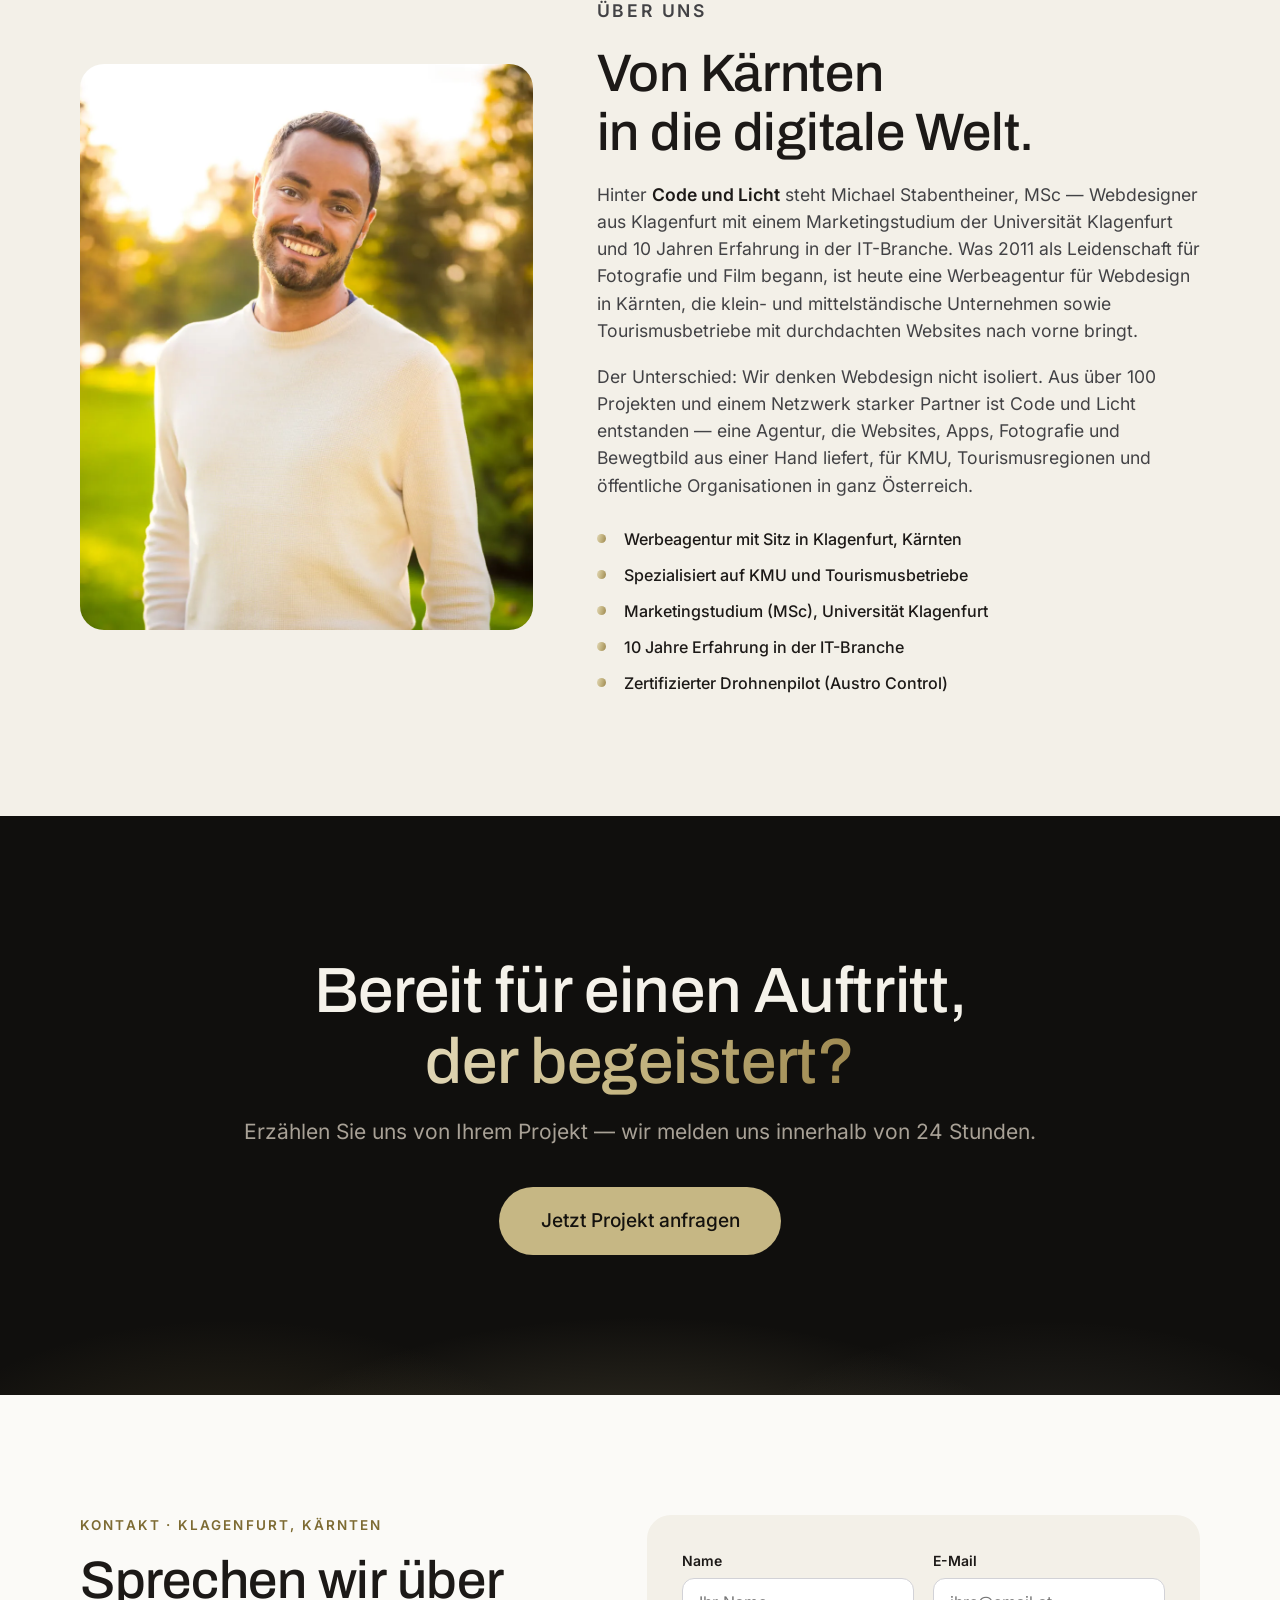
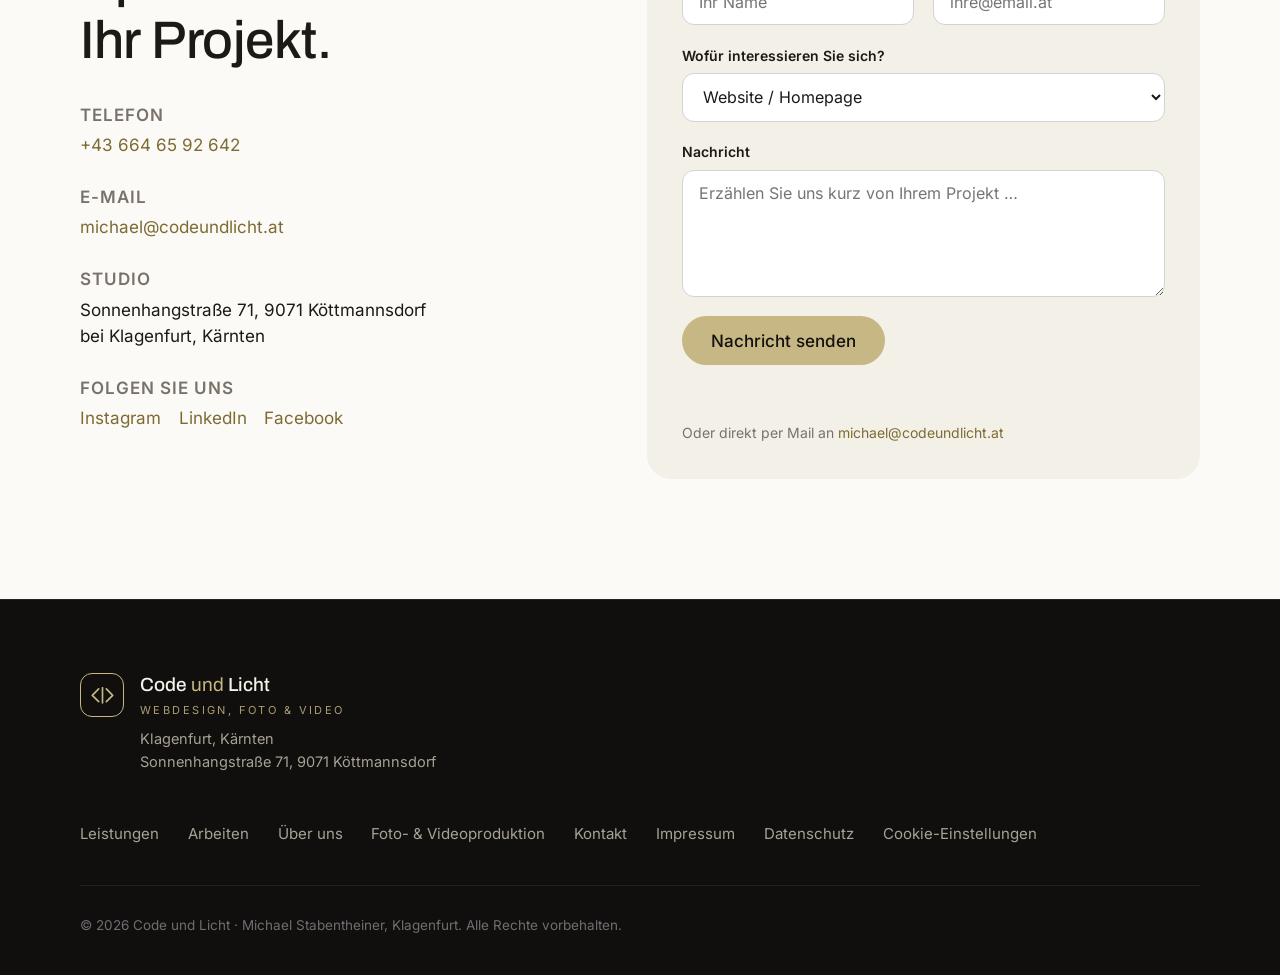
==== commit 45bc0ac6: "SEO-Runde 2: Title/Description/H1, Bilder-Optimierung, Duplikate entfernt - Seitentitel und Meta-Des" ====
--- a/index.html
+++ b/index.html
@@ -3,8 +3,8 @@
 <head>
   <meta charset="UTF-8">
   <meta name="viewport" content="width=device-width, initial-scale=1.0">
-  <title>Code und Licht — Webdesign Kärnten & Klagenfurt für KMU und Tourismus</title>
-  <meta name="description" content="Code und Licht: Webdesign in Kärnten und Klagenfurt für kleine & mittelständische Unternehmen und Tourismusbetriebe: moderne Websites, Landingpages und SEO — ergänzt um Werbefotografie und Imagefilm aus eigener Produktion.">
+  <title>Webdesign Kärnten & Klagenfurt | Code und Licht</title>
+  <meta name="description" content="Webdesign in Kärnten & Klagenfurt für KMU und Tourismusbetriebe: moderne Websites, Foto & Imagefilm aus einer Hand. Jetzt Projekt starten.">
   <meta name="robots" content="index, follow">
   <link rel="canonical" href="https://www.codeundlicht.at/">
   <meta property="og:title" content="Code und Licht — Webdesign Kärnten & Klagenfurt">
@@ -13,13 +13,13 @@
   <meta property="og:locale" content="de_AT">
   <meta property="og:site_name" content="Code und Licht">
   <meta property="og:url" content="https://www.codeundlicht.at/">
-  <meta property="og:image" content="https://www.codeundlicht.at/assets/images/hero-poster.jpg">
+  <meta property="og:image" content="https://www.codeundlicht.at/assets/images/infinity-pool-sonnenaufgang-kaernten.jpg">
   <meta property="og:image:width" content="1920">
   <meta property="og:image:height" content="1080">
   <meta name="twitter:card" content="summary_large_image">
   <meta name="twitter:title" content="Code und Licht — Webdesign Kärnten & Klagenfurt">
   <meta name="twitter:description" content="Werbeagentur für Webdesign, Landingpages und SEO in Kärnten und Klagenfurt — spezialisiert auf KMU und Tourismusbetriebe.">
-  <meta name="twitter:image" content="https://www.codeundlicht.at/assets/images/hero-poster.jpg">
+  <meta name="twitter:image" content="https://www.codeundlicht.at/assets/images/infinity-pool-sonnenaufgang-kaernten.jpg">
   <link rel="icon" href="data:image/svg+xml,<svg xmlns='http://www.w3.org/2000/svg' viewBox='0 0 24 24'><rect width='24' height='24' rx='6' fill='%231a1816'/><g transform='translate(4 6.2) scale(0.444)' fill='none' stroke='%23c6b784' stroke-width='3.6' stroke-linecap='round' stroke-linejoin='round'><path d='M12 3 L2 13 L12 23'/><path d='M24 3 L34 13 L24 23'/><line x1='18' y1='1' x2='18' y2='25'/></g></svg>">
   <link rel="preload" href="assets/fonts/archivo.woff2" as="font" type="font/woff2" crossorigin>
   <link rel="preload" href="assets/fonts/inter.woff2" as="font" type="font/woff2" crossorigin>
@@ -32,7 +32,7 @@
     "alternateName": "Webdesign Kärnten",
     "description": "Werbeagentur für Webdesign, App-Entwicklung, Landingpages und SEO in Klagenfurt und Kärnten — spezialisiert auf kleine und mittelständische Unternehmen sowie Tourismusbetriebe. Ergänzt um Werbefotografie, Imagefilm und Drohnenaufnahmen aus eigener Produktion.",
     "url": "https://www.codeundlicht.at/",
-    "image": "https://www.codeundlicht.at/assets/images/hero-poster.jpg",
+    "image": "https://www.codeundlicht.at/assets/images/infinity-pool-sonnenaufgang-kaernten.jpg",
     "founder": {
       "@type": "Person",
       "name": "Michael Stabentheiner, MSc"
@@ -94,7 +94,7 @@
     <!-- ===================== HERO ===================== -->
     <section class="hero">
       <div class="hero__media" aria-hidden="true">
-        <video class="hero__video" autoplay muted loop playsinline preload="metadata" poster="assets/images/hero-poster.jpg">
+        <video class="hero__video" autoplay muted loop playsinline preload="metadata" poster="assets/images/infinity-pool-sonnenaufgang-kaernten.jpg">
           <source src="assets/video/showreel-web.mp4" type="video/mp4">
         </video>
         <div class="hero__veil"></div>
@@ -103,11 +103,11 @@
       <div class="hero__content">
         <p class="hero__eyebrow reveal">Webdesign · Foto · Video · Klagenfurt, Kärnten</p>
         <h1 class="hero__title reveal">
-          Digitale Auftritte,<br>
+          Webdesign aus Kärnten,<br>
           <span class="grad-text">klar erzählt.</span>
         </h1>
         <p class="hero__sub reveal">
-          Websites, Werbefotografie und Imagefilme aus einer Hand — für
+          Webdesign, Werbefotografie und Imagefilme aus einer Hand — für
           klein- und mittelständische Unternehmen und Tourismusbetriebe in
           Klagenfurt und Kärnten. Konzipiert, gestaltet und produziert von
           Code und Licht.
@@ -167,10 +167,10 @@
                     <span class="mock-line mock-line--nav"></span>
                     <span class="mock-line mock-line--nav"></span>
                   </div>
-                  <h4 class="mock-browser__heading">Webdesign <span>Kärnten &amp; Klagenfurt</span></h4>
+                  <h4 class="mock-browser__heading">Ihre neue <span>Website</span></h4>
                   <div class="mock-line mock-line--w60"></div>
                   <div class="mock-line mock-line--w40"></div>
-                  <div class="mock-blocks"><b></b><b></b><b></b></div>
+                  <div class="mock-blocks"><span></span><span></span><span></span></div>
                 </div>
               </div>
             </div>
@@ -286,7 +286,7 @@
           <!-- Featured: Showreel -->
           <article class="work__featured reveal">
             <div class="work__media media-slot media-slot--video">
-              <video controls preload="none" poster="assets/images/showreel-poster.jpg">
+              <video controls preload="none" poster="assets/images/alpensee-sonnenuntergang-kaernten.jpg">
                 <source src="assets/video/showreel-player.mp4" type="video/mp4">
               </video>
             </div>
@@ -303,7 +303,10 @@
 
           <a class="work__game reveal" href="kaernten-raetsel/index.html">
             <div class="work__game-media">
-              <img src="kaernten-raetsel/images/work-preview.jpg" alt="Vorschau des Kärnten-Rätsel Geo-Ratespiels: Foto und interaktive Karte nebeneinander" loading="lazy">
+              <picture>
+                <source srcset="kaernten-raetsel/images/kaerntenraetsel-vorschau-quiz.webp" type="image/webp">
+                <img src="kaernten-raetsel/images/kaerntenraetsel-vorschau-quiz.jpg" alt="Vorschau des Kärnten-Rätsel Geo-Ratespiels: Foto und interaktive Karte nebeneinander" loading="lazy" decoding="async" width="2240" height="1366">
+              </picture>
               <span class="work__game-badge">Live-Demo · Spielbar</span>
             </div>
             <div class="work__game-info">
@@ -320,28 +323,28 @@
 
           <div class="work__grid">
             <article class="work__card reveal">
-              <div class="work__media media-slot" data-img="assets/images/tourismus.jpg" data-alt="Wanderer bei Sonnenaufgang in den Kärntner Bergen – Tourismusmarketing aus Klagenfurt">
+              <div class="work__media media-slot" data-img="assets/images/tourismusmarketing-wanderer-kaernten.jpg" data-alt="Wanderer bei Sonnenaufgang in den Kärntner Bergen – Tourismusmarketing aus Klagenfurt">
                 <div class="media-slot__fallback media-slot__fallback--lake" aria-hidden="true"></div>
               </div>
               <h4>Tourismus & Regionen</h4>
               <p>Kampagnen-Content für Urlaub, Ski und Wellness — für Tourismusregionen in Kärnten und ganz Österreich.</p>
             </article>
             <article class="work__card reveal">
-              <div class="work__media media-slot" data-img="assets/images/werbefotografie.jpg" data-alt="Professionelle Werbefotografie am Wörthersee – Kärntner Werbeagentur für Unternehmen">
+              <div class="work__media media-slot" data-img="assets/images/werbefotografie-woerthersee-kaernten.jpg" data-alt="Professionelle Werbefotografie am Wörthersee – Kärntner Werbeagentur für Unternehmen">
                 <div class="media-slot__fallback media-slot__fallback--alps" aria-hidden="true"></div>
               </div>
               <h4>Werbefotografie</h4>
               <p>Bildwelten, die hängen bleiben — professionelle Werbefotografie für Unternehmen in Klagenfurt und Kärnten, für Web, Print und Kampagnen.</p>
             </article>
             <article class="work__card reveal">
-              <div class="work__media media-slot" data-img="assets/images/drohne.jpg" data-alt="Luftaufnahme eines Wellnesshotels in Kärnten – Drohnenfotografie für Tourismusbetriebe">
+              <div class="work__media media-slot" data-img="assets/images/drohnenfotografie-wellnesshotel-kaernten.jpg" data-alt="Luftaufnahme eines Wellnesshotels in Kärnten – Drohnenfotografie für Tourismusbetriebe">
                 <div class="media-slot__fallback media-slot__fallback--aerial" aria-hidden="true"></div>
               </div>
               <h4>Luftaufnahmen</h4>
               <p>Drohnenfotos für Immobilien-Exposés, Baudokumentation und cineastische Werbesequenzen in ganz Kärnten.</p>
             </article>
             <article class="work__card reveal">
-              <div class="work__media media-slot" data-img="assets/images/businessfotos.jpg" data-alt="Businessfoto eines Mitarbeiters in der Produktion – Employer Branding für KMU in Kärnten">
+              <div class="work__media media-slot" data-img="assets/images/businessfotos-mitarbeiter-kmu-kaernten.jpg" data-alt="Businessfoto eines Mitarbeiters in der Produktion – Employer Branding für KMU in Kärnten">
                 <div class="media-slot__fallback media-slot__fallback--studio" aria-hidden="true"></div>
               </div>
               <h4>Businessfotos & Employer Branding</h4>
@@ -357,13 +360,13 @@
       <div class="container">
         <p class="logos__label reveal">Namhafte Kunden vertrauen auf unsere Konzeption, unser Marketing-Know-how sowie unsere Foto- &amp; Videoproduktionen</p>
         <div class="logos__row reveal">
-          <img src="assets/images/logos/stadtwerke-klagenfurt.jpg" alt="Stadtwerke Klagenfurt" loading="lazy">
-          <img src="assets/images/logos/kaernten-werbung.jpg" alt="Kärnten Werbung – It's my life!" loading="lazy">
-          <img src="assets/images/logos/oesterreich-werbung.jpg" alt="Österreich Werbung" loading="lazy">
-          <img src="assets/images/logos/oebf.jpg" alt="Österreichische Bundesforste AG" loading="lazy">
-          <img src="assets/images/logos/grossglockner.jpg" alt="Grossglockner Hochalpenstraße" loading="lazy">
-          <img src="assets/images/logos/feuerberg.jpg" alt="Feuerberg Nassfeld" loading="lazy">
-          <img src="assets/images/logos/krimmler-wasserwelten.jpg" alt="Krimmler Wasserwelten" loading="lazy">
+          <picture><source srcset="assets/images/logos/stadtwerke-klagenfurt.webp" type="image/webp"><img src="assets/images/logos/stadtwerke-klagenfurt.jpg" alt="Stadtwerke Klagenfurt" loading="lazy" decoding="async" width="1166" height="240"></picture>
+          <picture><source srcset="assets/images/logos/kaernten-werbung.webp" type="image/webp"><img src="assets/images/logos/kaernten-werbung.jpg" alt="Kärnten Werbung – It's my life!" loading="lazy" decoding="async" width="330" height="240"></picture>
+          <picture><source srcset="assets/images/logos/oesterreich-werbung.webp" type="image/webp"><img src="assets/images/logos/oesterreich-werbung.jpg" alt="Österreich Werbung" loading="lazy" decoding="async" width="672" height="240"></picture>
+          <picture><source srcset="assets/images/logos/oebf.webp" type="image/webp"><img src="assets/images/logos/oebf.jpg" alt="Österreichische Bundesforste AG" loading="lazy" decoding="async" width="476" height="240"></picture>
+          <picture><source srcset="assets/images/logos/grossglockner.webp" type="image/webp"><img src="assets/images/logos/grossglockner.jpg" alt="Grossglockner Hochalpenstraße" loading="lazy" decoding="async" width="196" height="240"></picture>
+          <picture><source srcset="assets/images/logos/feuerberg.webp" type="image/webp"><img src="assets/images/logos/feuerberg.jpg" alt="Feuerberg Nassfeld" loading="lazy" decoding="async" width="712" height="240"></picture>
+          <picture><source srcset="assets/images/logos/krimmler-wasserwelten.webp" type="image/webp"><img src="assets/images/logos/krimmler-wasserwelten.jpg" alt="Krimmler Wasserwelten" loading="lazy" decoding="async" width="298" height="240"></picture>
         </div>
       </div>
     </section>
@@ -402,7 +405,7 @@
     <!-- ===================== ÜBER UNS ===================== -->
     <section class="section section--gray" id="ueber">
       <div class="container about">
-        <div class="about__media media-slot" data-img="assets/images/michael-stabentheiner.jpg" data-alt="Michael Stabentheiner, MSc – Gründer von Code und Licht, Werbeagentur in Klagenfurt, Kärnten">
+        <div class="about__media media-slot" data-img="assets/images/michael-stabentheiner-werbeagentur-klagenfurt.jpg" data-alt="Michael Stabentheiner, MSc – Gründer von Code und Licht, Werbeagentur in Klagenfurt, Kärnten">
           <div class="media-slot__fallback media-slot__fallback--portrait" aria-hidden="true">
             <svg class="about__initials" viewBox="0 0 36 26" fill="none" stroke="currentColor" stroke-width="2" stroke-linecap="round" stroke-linejoin="round"><path d="M12 3 L2 13 L12 23"/><path d="M24 3 L34 13 L24 23"/><line x1="18" y1="1" x2="18" y2="25"/></svg>
           </div>
@@ -478,10 +481,7 @@
             </li>
           </ul>
         </div>
-        <form class="contact__form reveal" id="contactForm" action="https://formsubmit.co/michael@codeundlicht.at" method="POST">
-          <input type="hidden" name="_subject" value="Neue Projektanfrage über die Website">
-          <input type="hidden" name="_template" value="table">
-          <input type="hidden" name="_captcha" value="false">
+        <form class="contact__form reveal" id="contactForm" action="contact.php" method="POST">
           <input type="text" name="_honey" class="hp-field" tabindex="-1" autocomplete="off" aria-hidden="true">
           <div class="form-row">
             <label>
--- a/css/style.css
+++ b/css/style.css
@@ -659,7 +659,8 @@
   gap: 8px;
   margin-top: 14px;
 }
-.mock-blocks b {
+.mock-blocks span {
+  display: block;
   height: 42px;
   border-radius: 8px;
   background: rgba(255, 255, 255, 0.09);
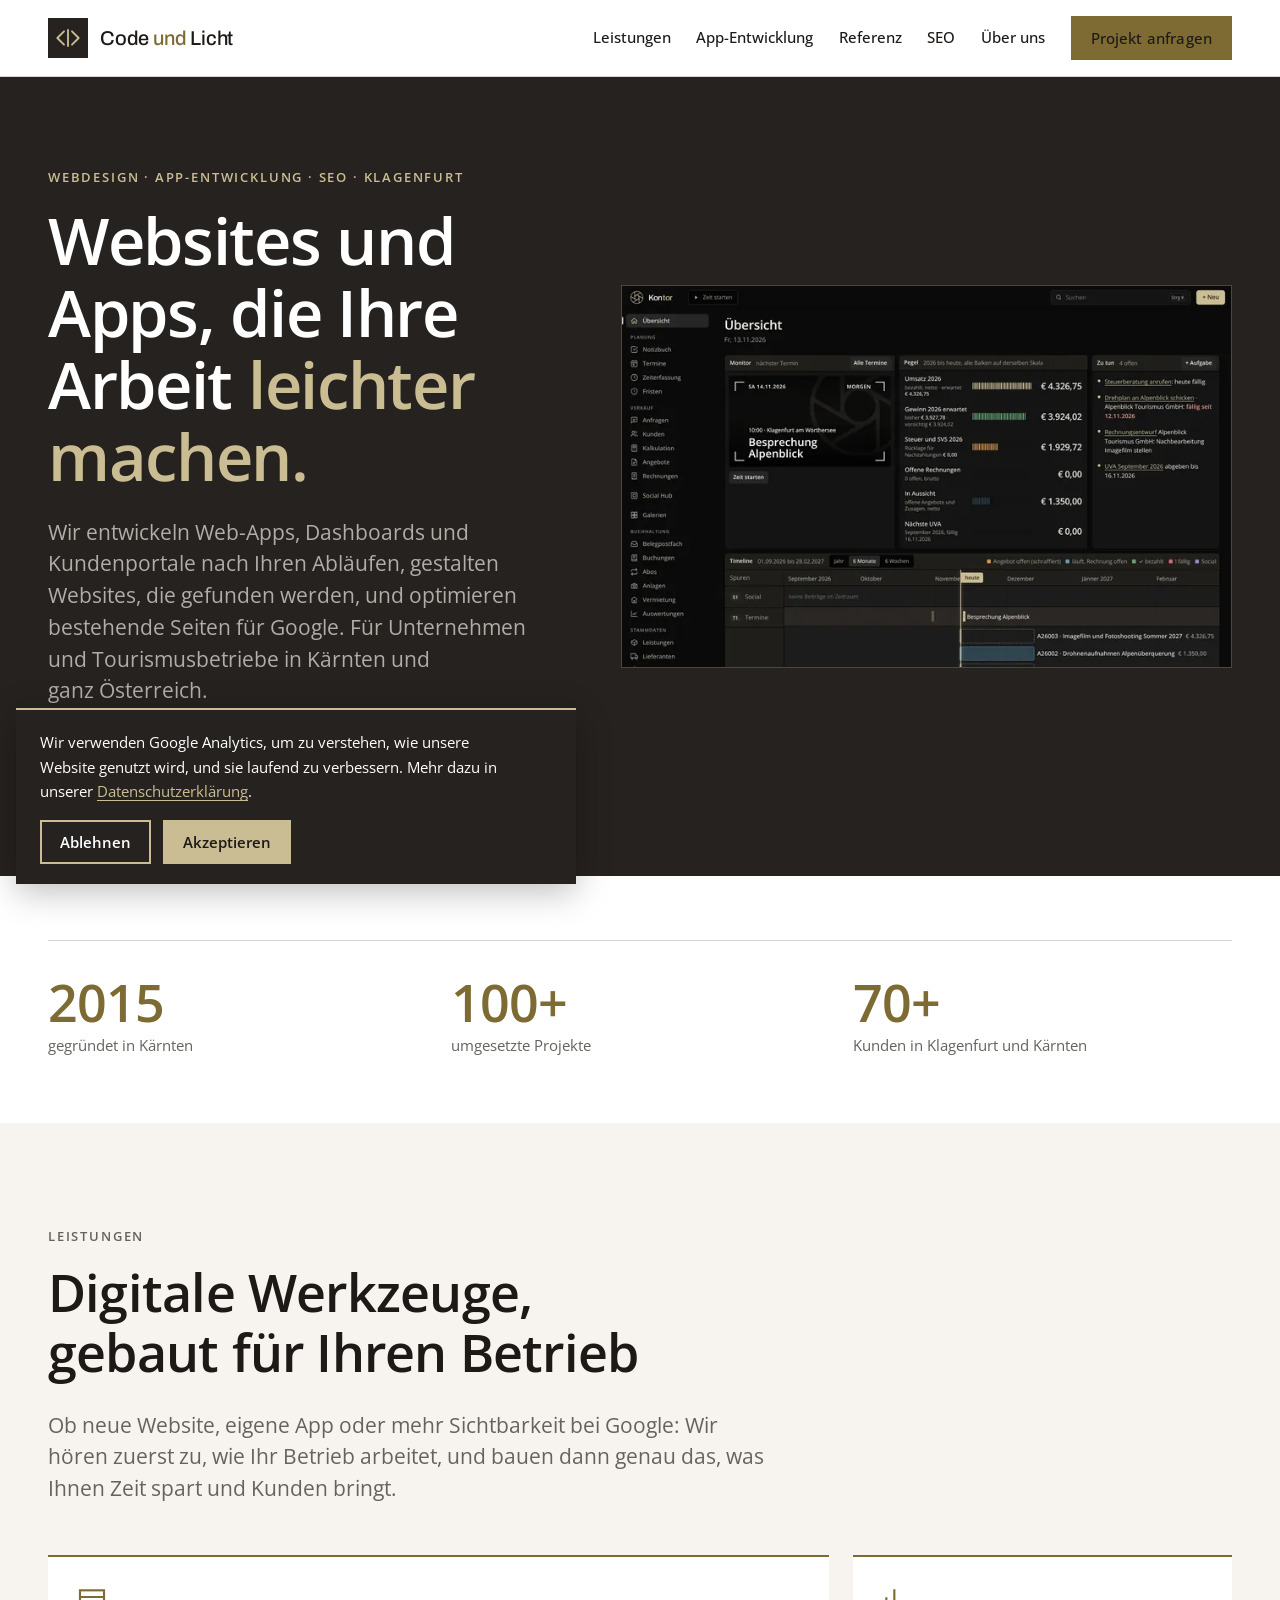
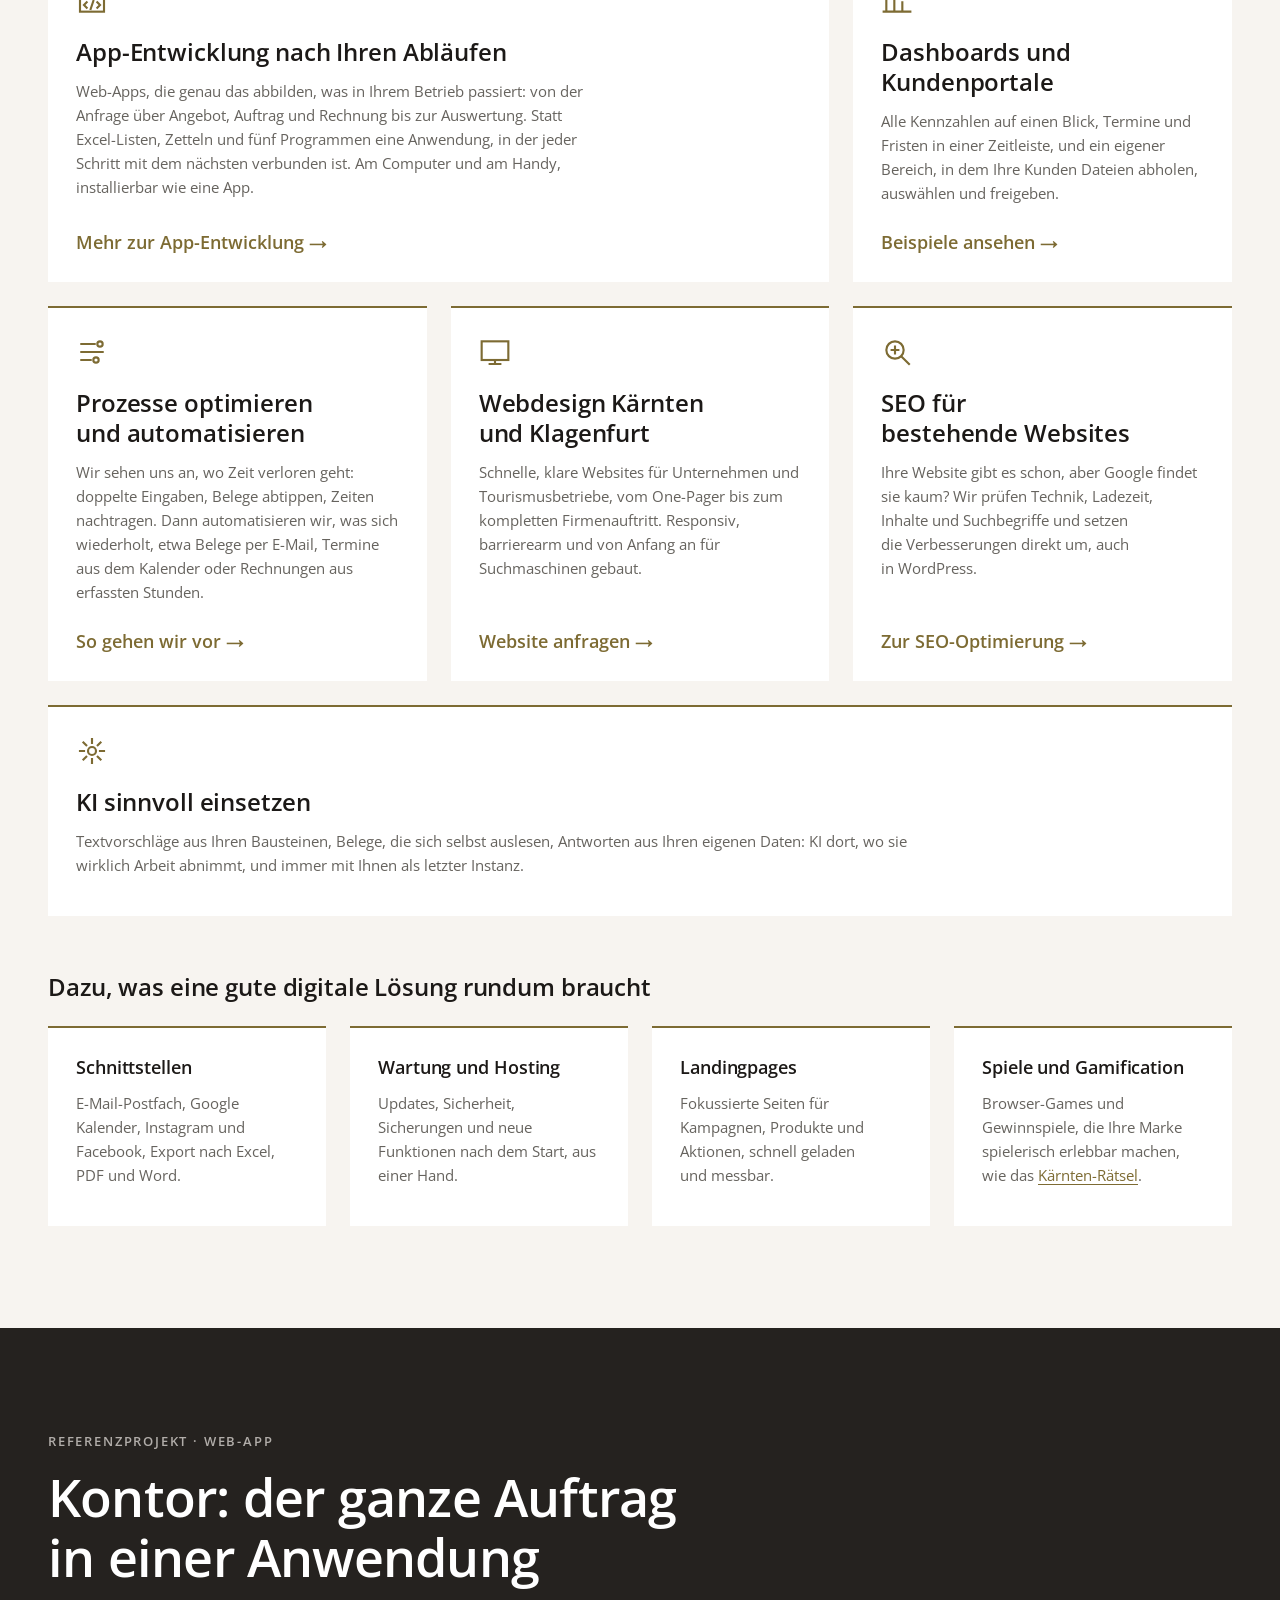
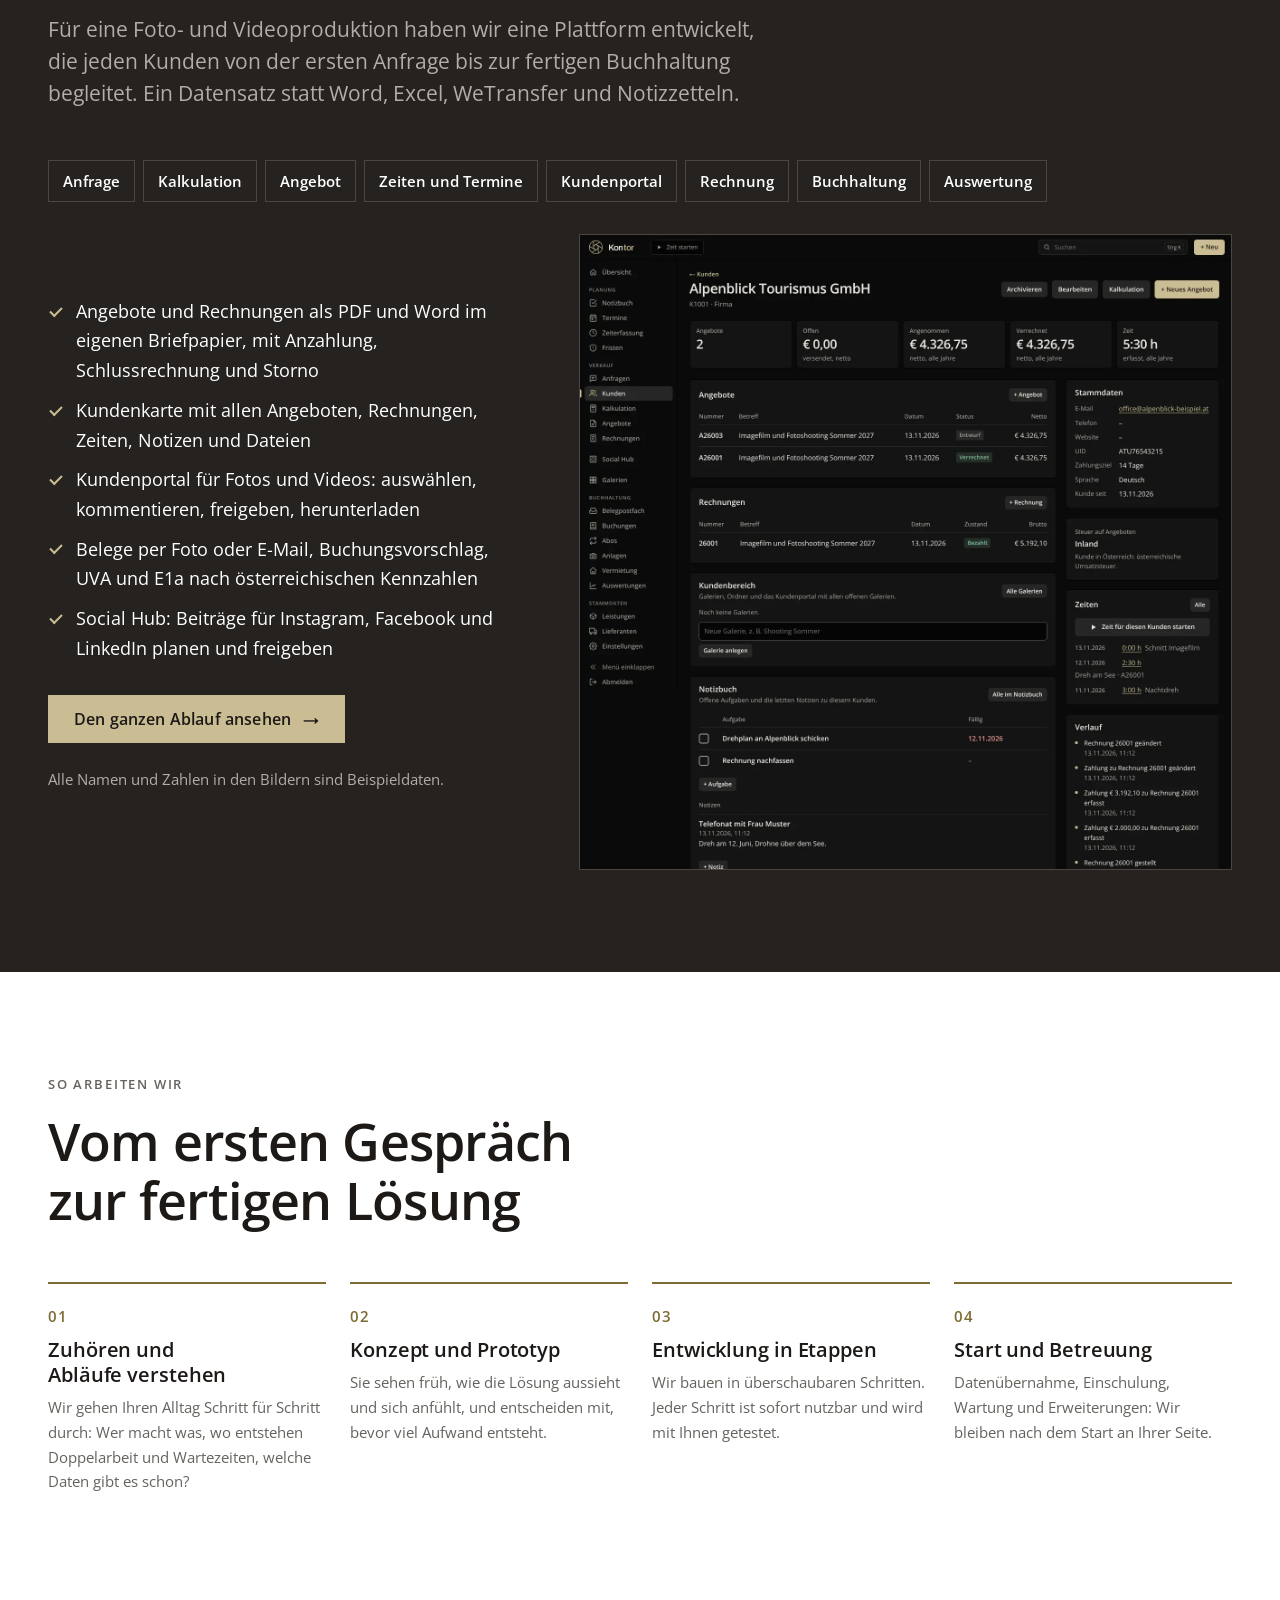
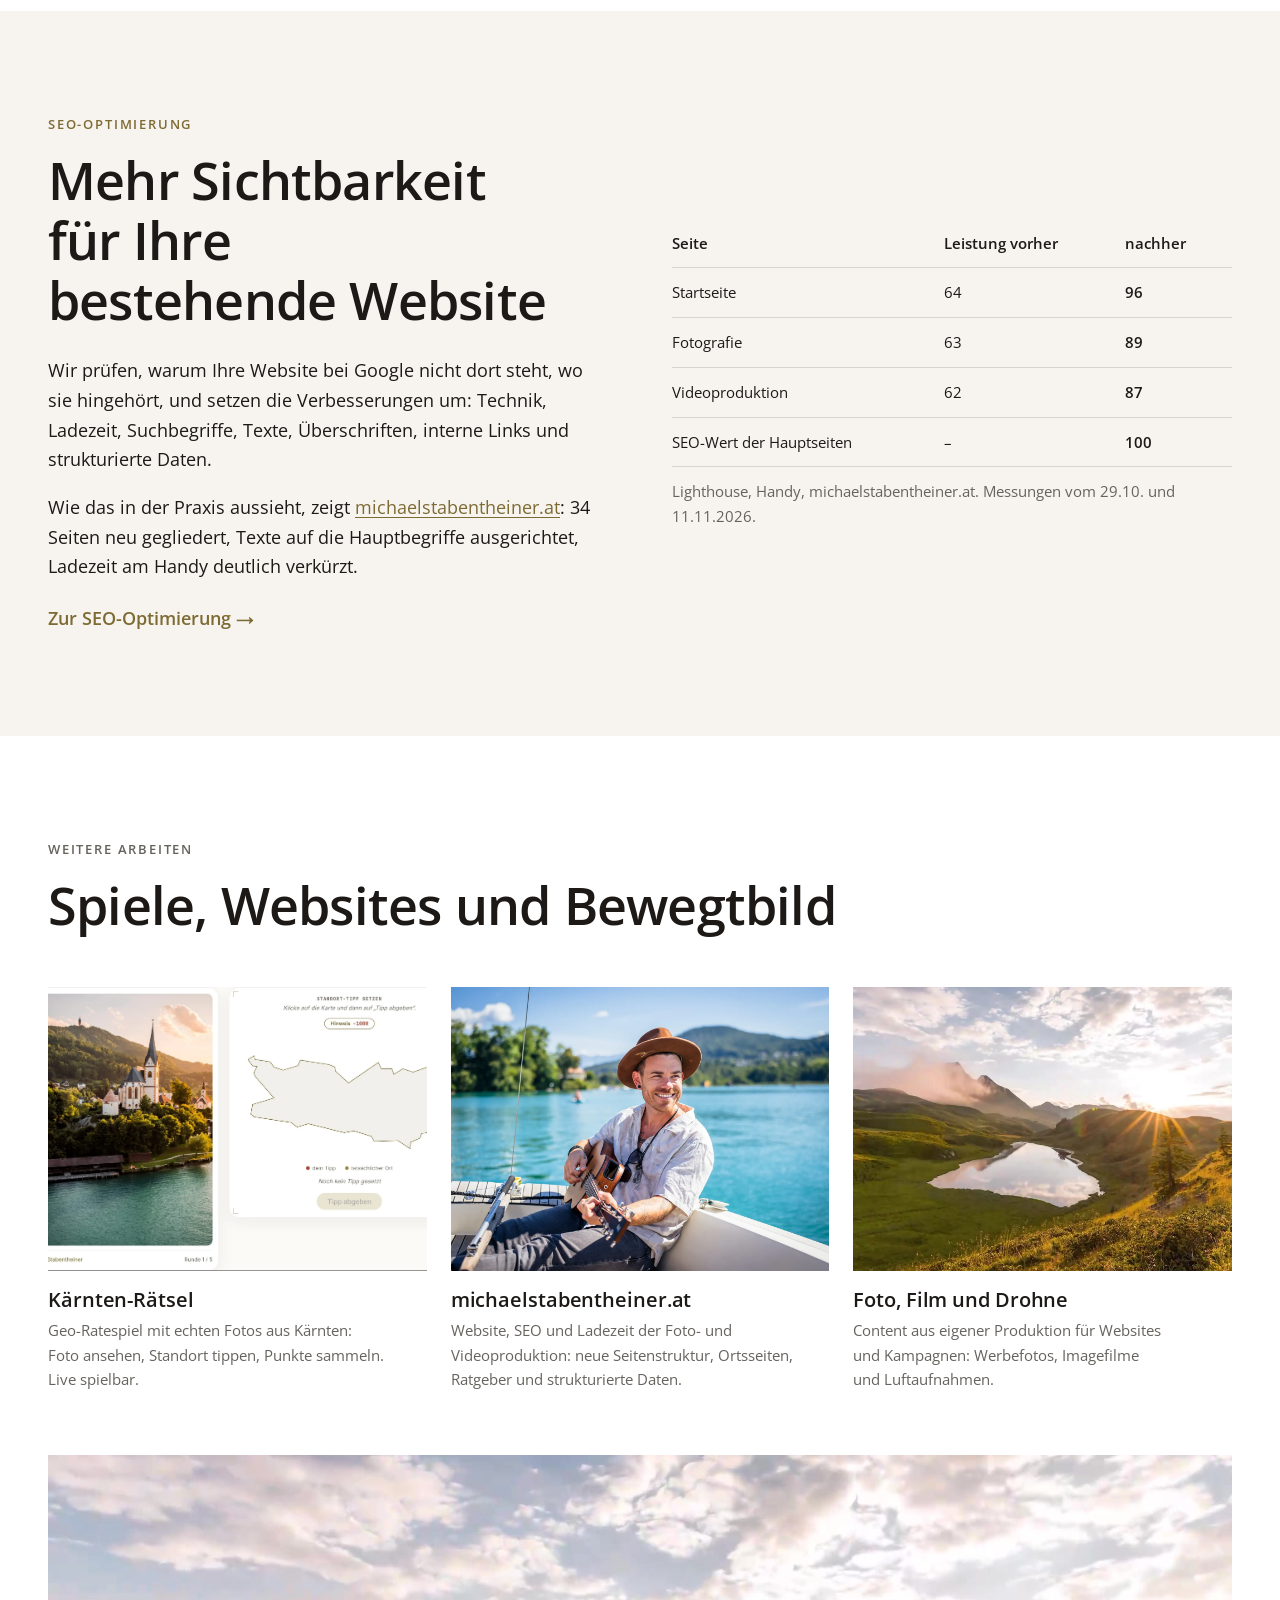
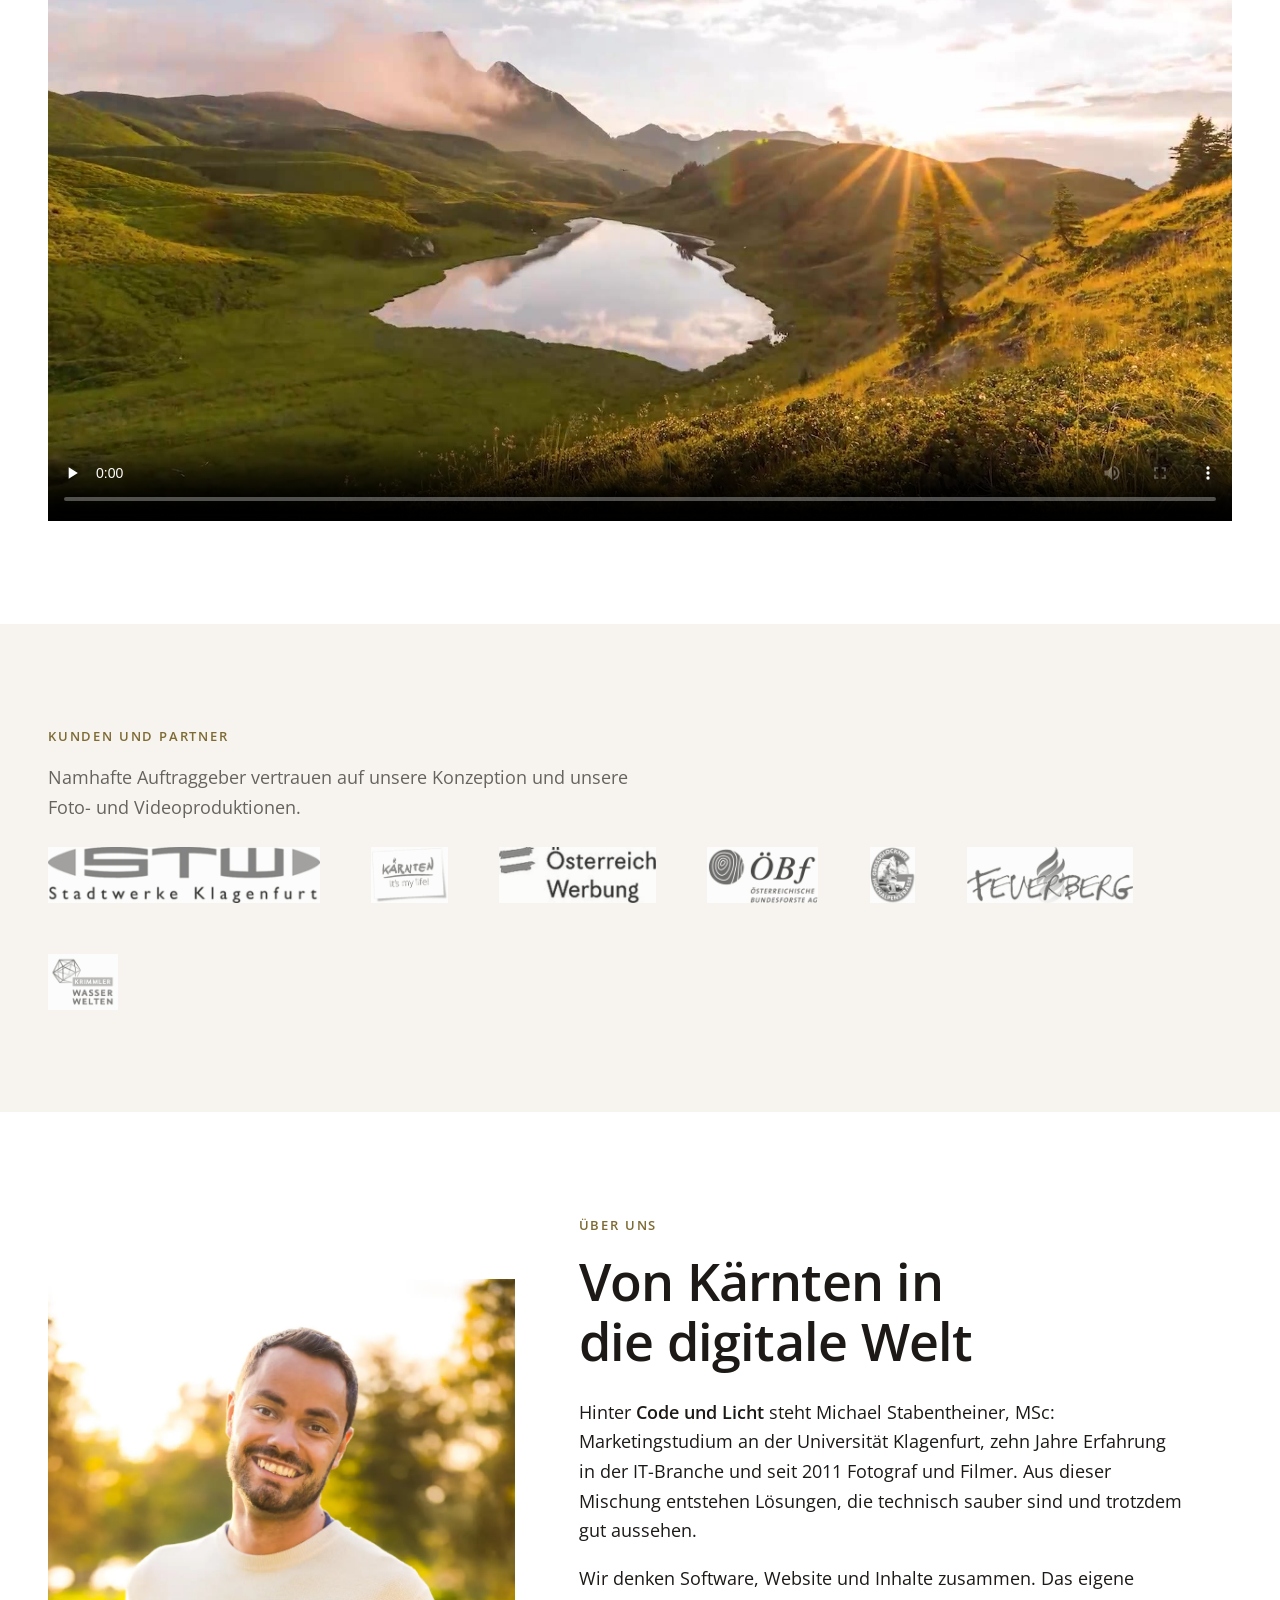
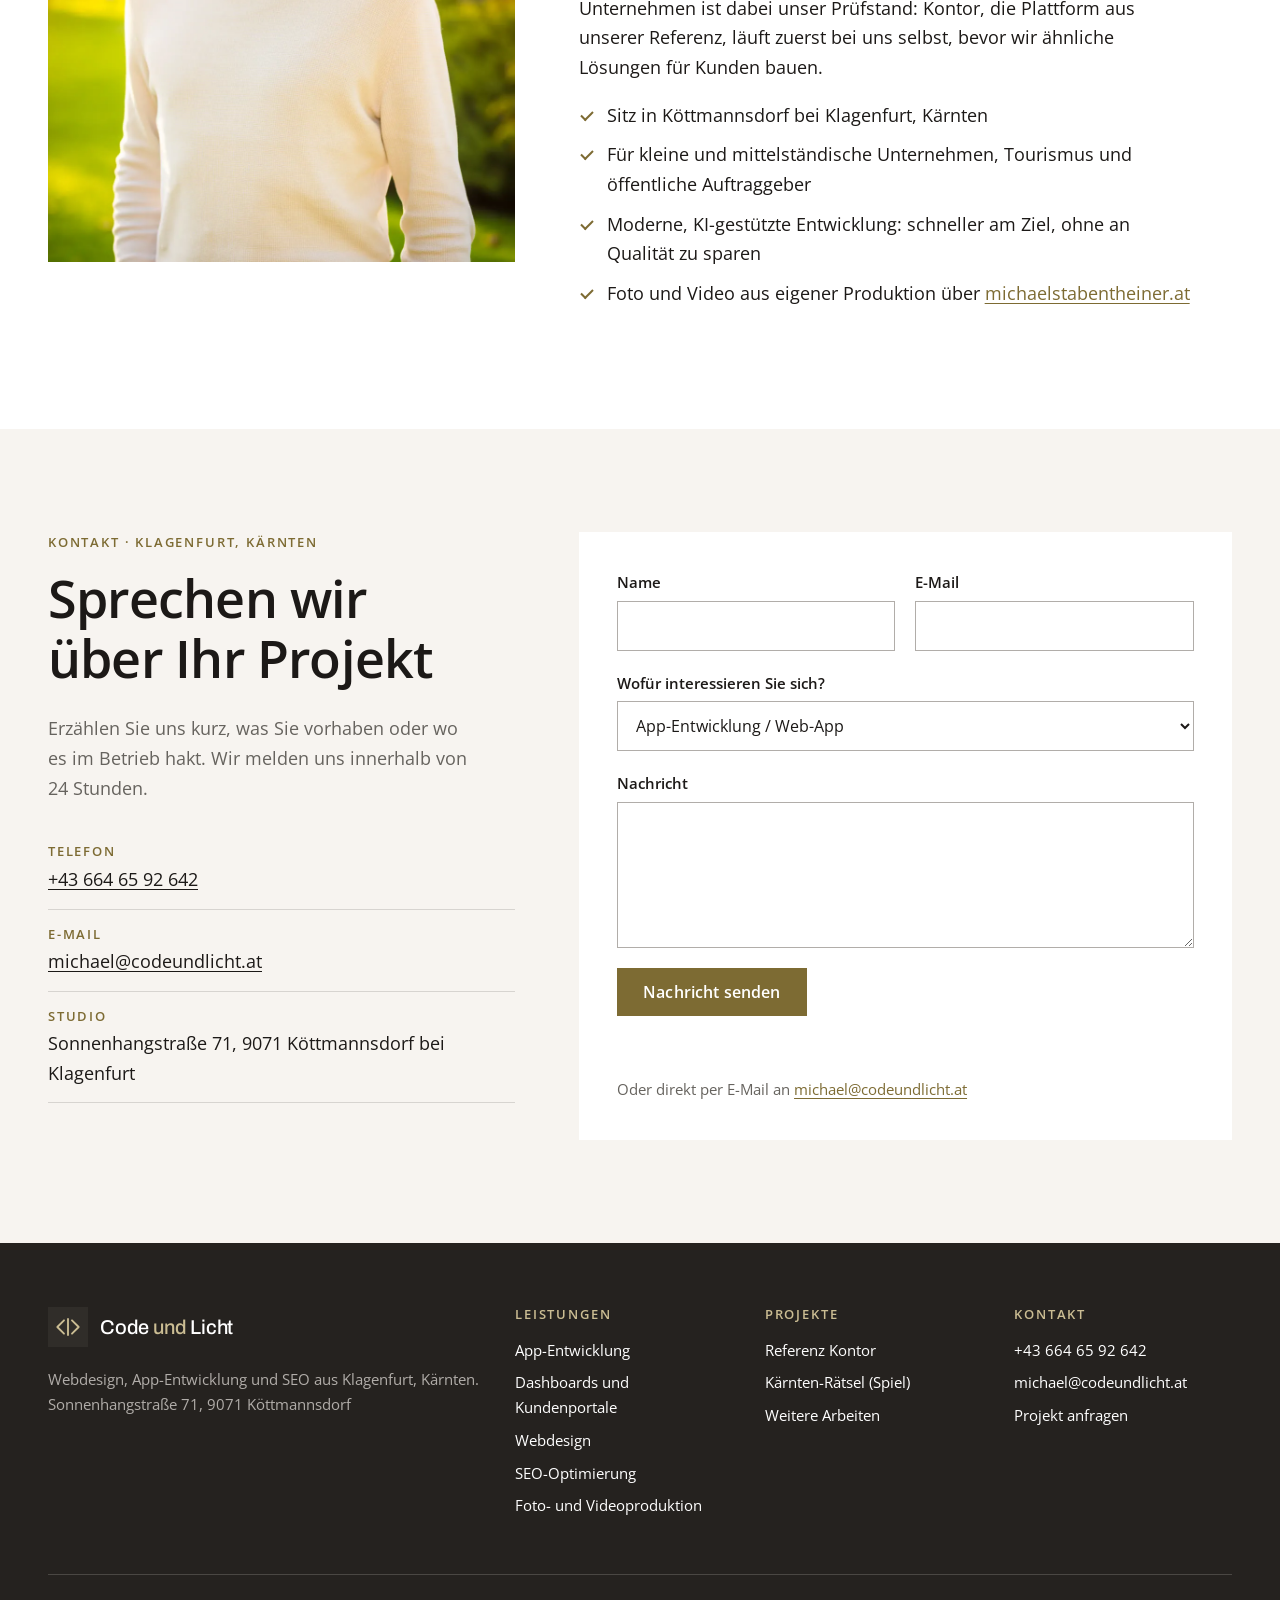
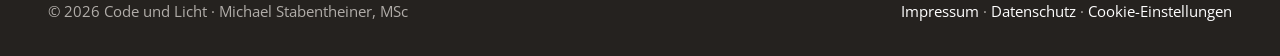
==== commit 919775f1: "Code und Licht neu: CI 2026, App-Entwicklung, Referenz Kontor, SEO-Angebot - Startseite neu gegliede" ====
--- a/index.html
+++ b/index.html
@@ -2,551 +2,431 @@
 <html lang="de-AT">
 <head>
   <meta charset="UTF-8">
-  <meta name="viewport" content="width=device-width, initial-scale=1.0">
-  <title>Webdesign Kärnten & Klagenfurt | Code und Licht</title>
-  <meta name="description" content="Webdesign in Kärnten & Klagenfurt für KMU und Tourismusbetriebe: moderne Websites, Foto & Imagefilm aus einer Hand. Jetzt Projekt starten.">
-  <meta name="robots" content="index, follow">
+  <meta name="viewport" content="width=device-width, initial-scale=1">
+  <title>Webdesign &amp; App-Entwicklung Kärnten | Code und Licht</title>
+  <meta name="description" content="Websites, Web-Apps, Dashboards und SEO aus Klagenfurt: Code und Licht entwickelt digitale Lösungen, die Abläufe in Ihrem Unternehmen vereinfachen.">
+  <meta name="robots" content="index, follow, max-image-preview:large">
   <link rel="canonical" href="https://www.codeundlicht.at/">
-  <meta property="og:title" content="Code und Licht — Webdesign Kärnten & Klagenfurt">
-  <meta property="og:description" content="Werbeagentur für Webdesign, Landingpages und SEO in Kärnten und Klagenfurt — spezialisiert auf KMU und Tourismusbetriebe.">
   <meta property="og:type" content="website">
   <meta property="og:locale" content="de_AT">
   <meta property="og:site_name" content="Code und Licht">
+  <meta property="og:title" content="Webdesign &amp; App-Entwicklung Kärnten | Code und Licht">
+  <meta property="og:description" content="Websites, Web-Apps, Dashboards und SEO aus Klagenfurt: Code und Licht entwickelt digitale Lösungen, die Abläufe in Ihrem Unternehmen vereinfachen.">
   <meta property="og:url" content="https://www.codeundlicht.at/">
-  <meta property="og:image" content="https://www.codeundlicht.at/assets/images/infinity-pool-sonnenaufgang-kaernten.jpg">
-  <meta property="og:image:width" content="1920">
-  <meta property="og:image:height" content="1080">
+  <meta property="og:image" content="https://www.codeundlicht.at/assets/images/referenz-kontor/kontor-dashboard-uebersicht.jpg">
   <meta name="twitter:card" content="summary_large_image">
-  <meta name="twitter:title" content="Code und Licht — Webdesign Kärnten & Klagenfurt">
-  <meta name="twitter:description" content="Werbeagentur für Webdesign, Landingpages und SEO in Kärnten und Klagenfurt — spezialisiert auf KMU und Tourismusbetriebe.">
-  <meta name="twitter:image" content="https://www.codeundlicht.at/assets/images/infinity-pool-sonnenaufgang-kaernten.jpg">
-  <link rel="icon" href="data:image/svg+xml,<svg xmlns='http://www.w3.org/2000/svg' viewBox='0 0 24 24'><rect width='24' height='24' rx='6' fill='%231a1816'/><g transform='translate(4 6.2) scale(0.444)' fill='none' stroke='%23c6b784' stroke-width='3.6' stroke-linecap='round' stroke-linejoin='round'><path d='M12 3 L2 13 L12 23'/><path d='M24 3 L34 13 L24 23'/><line x1='18' y1='1' x2='18' y2='25'/></g></svg>">
-  <link rel="preload" href="assets/fonts/archivo.woff2" as="font" type="font/woff2" crossorigin>
-  <link rel="preload" href="assets/fonts/inter.woff2" as="font" type="font/woff2" crossorigin>
-  <link rel="stylesheet" href="css/style.css">
+  <meta name="theme-color" content="#25221F">
+  <link rel="icon" href="assets/images/favicon.svg" type="image/svg+xml">
+  <link rel="apple-touch-icon" href="assets/images/apple-touch-icon.png">
+  <link rel="preload" href="assets/fonts/opensans-latin-400-600.woff2" as="font" type="font/woff2" crossorigin>
+  <link rel="preload" as="image" href="assets/images/referenz-kontor/kontor-dashboard-hero-720.webp" type="image/webp" fetchpriority="high">
+  <link rel="stylesheet" href="css/site.css">
   <script type="application/ld+json">
+{
+ "@context": "https://schema.org",
+ "@graph": [
   {
-    "@context": "https://schema.org",
-    "@type": "ProfessionalService",
-    "name": "Code und Licht",
-    "alternateName": "Webdesign Kärnten",
-    "description": "Werbeagentur für Webdesign, App-Entwicklung, Landingpages und SEO in Klagenfurt und Kärnten — spezialisiert auf kleine und mittelständische Unternehmen sowie Tourismusbetriebe. Ergänzt um Werbefotografie, Imagefilm und Drohnenaufnahmen aus eigener Produktion.",
-    "url": "https://www.codeundlicht.at/",
-    "image": "https://www.codeundlicht.at/assets/images/infinity-pool-sonnenaufgang-kaernten.jpg",
-    "founder": {
-      "@type": "Person",
-      "name": "Michael Stabentheiner, MSc"
+   "@type": "ProfessionalService",
+   "@id": "https://www.codeundlicht.at/#organisation",
+   "name": "Code und Licht",
+   "description": "Webdesign, App-Entwicklung und SEO aus Klagenfurt, Kärnten: Websites, Web-Apps, Dashboards und Kundenportale für kleine und mittelständische Unternehmen und Tourismusbetriebe.",
+   "url": "https://www.codeundlicht.at/",
+   "logo": "https://www.codeundlicht.at/assets/images/code-und-licht-logo.png",
+   "image": "https://www.codeundlicht.at/assets/images/referenz-kontor/kontor-dashboard-uebersicht.jpg",
+   "founder": {
+    "@type": "Person",
+    "name": "Michael Stabentheiner",
+    "honorificSuffix": "MSc"
+   },
+   "email": "michael@codeundlicht.at",
+   "telephone": "+43 664 65 92 642",
+   "vatID": "ATU69786635",
+   "address": {
+    "@type": "PostalAddress",
+    "streetAddress": "Sonnenhangstraße 71",
+    "postalCode": "9071",
+    "addressLocality": "Köttmannsdorf",
+    "addressRegion": "Kärnten",
+    "addressCountry": "AT"
+   },
+   "areaServed": [
+    {
+     "@type": "City",
+     "name": "Klagenfurt"
     },
-    "email": "michael@codeundlicht.at",
-    "telephone": "+43 664 65 92 642",
-    "vatID": "ATU69786635",
-    "address": {
-      "@type": "PostalAddress",
-      "streetAddress": "Sonnenhangstraße 71",
-      "postalCode": "9071",
-      "addressLocality": "Köttmannsdorf",
-      "addressRegion": "Kärnten",
-      "addressCountry": "AT"
+    {
+     "@type": "City",
+     "name": "Villach"
     },
-    "areaServed": [
-      { "@type": "City", "name": "Klagenfurt" },
-      { "@type": "AdministrativeArea", "name": "Kärnten" },
-      { "@type": "Country", "name": "Österreich" }
-    ],
-    "knowsAbout": ["Webdesign", "Homepage-Erstellung", "Landingpages", "SEO", "App-Entwicklung", "Spieleentwicklung", "Werbefotografie", "Imagefilm", "Drohnenaufnahmen", "Branding"],
-    "audience": {
-      "@type": "Audience",
-      "audienceType": "Klein- und mittelständische Unternehmen, Tourismusbetriebe"
+    {
+     "@type": "AdministrativeArea",
+     "name": "Kärnten"
     },
-    "sameAs": [
-      "https://www.instagram.com/michael.stabentheiner/",
-      "https://at.linkedin.com/company/michaelstabentheiner",
-      "https://www.facebook.com/michael.stabentheiner/"
-    ]
+    {
+     "@type": "Country",
+     "name": "Österreich"
+    }
+   ],
+   "knowsAbout": [
+    "Webdesign",
+    "App-Entwicklung",
+    "Web-Apps",
+    "Dashboards",
+    "Kundenportale",
+    "Prozessoptimierung",
+    "Automatisierung",
+    "SEO",
+    "Suchmaschinenoptimierung",
+    "Landingpages",
+    "Spieleentwicklung"
+   ],
+   "sameAs": [
+    "https://www.instagram.com/michael.stabentheiner/",
+    "https://at.linkedin.com/company/michaelstabentheiner",
+    "https://www.facebook.com/michael.stabentheiner/",
+    "https://www.michaelstabentheiner.at/"
+   ]
+  },
+  {
+   "@type": "WebSite",
+   "@id": "https://www.codeundlicht.at/#website",
+   "url": "https://www.codeundlicht.at/",
+   "name": "Code und Licht",
+   "inLanguage": "de-AT",
+   "publisher": {
+    "@id": "https://www.codeundlicht.at/#organisation"
+   }
+  },
+  {
+   "@type": "WebPage",
+   "@id": "https://www.codeundlicht.at/#seite",
+   "url": "https://www.codeundlicht.at/",
+   "name": "Webdesign & App-Entwicklung Kärnten | Code und Licht",
+   "description": "Websites, Web-Apps, Dashboards und SEO aus Klagenfurt: Code und Licht entwickelt digitale Lösungen, die Abläufe in Ihrem Unternehmen vereinfachen.",
+   "inLanguage": "de-AT",
+   "isPartOf": {
+    "@id": "https://www.codeundlicht.at/#website"
+   },
+   "about": {
+    "@id": "https://www.codeundlicht.at/#organisation"
+   },
+   "primaryImageOfPage": {
+    "@type": "ImageObject",
+    "url": "https://www.codeundlicht.at/assets/images/referenz-kontor/kontor-dashboard-uebersicht.jpg"
+   }
   }
+ ]
+}
   </script>
 </head>
 <body>
-
-  <!-- ===================== NAVIGATION ===================== -->
-  <header class="nav" id="nav">
-    <div class="nav__inner">
-      <a href="#top" class="nav__logo" aria-label="Code und Licht, Startseite">
-        <span class="logo-mark" aria-hidden="true"><svg class="logo-mark__glyph" viewBox="0 0 36 26" fill="none" stroke="currentColor" stroke-width="2.6" stroke-linecap="round" stroke-linejoin="round"><path d="M12 3 L2 13 L12 23"/><path d="M24 3 L34 13 L24 23"/><line x1="18" y1="1" x2="18" y2="25"/></svg></span>
-        <span class="logo-word">Code <em>und</em> Licht</span>
+<a class="skip" href="#inhalt">Zum Inhalt</a>
+<header class="hd">
+  <div class="hd__inner">
+    <a href="./" class="logo" aria-label="Code und Licht, Startseite"><span class="logo__mark"><svg viewBox="0 0 36 26" fill="none" stroke="currentColor" stroke-width="2.8" stroke-linecap="round" stroke-linejoin="round" aria-hidden="true"><path d="M12 3 L2 13 L12 23"/><path d="M24 3 L34 13 L24 23"/><line x1="18" y1="1" x2="18" y2="25"/></svg></span><span class="logo__word">Code <em>und</em> Licht</span></a>
+    <button class="burger" id="navBurger" aria-label="Menü öffnen" aria-expanded="false" aria-controls="navLinks"><span></span><span></span></button>
+    <nav class="nav" id="navLinks" aria-label="Hauptnavigation">
+      <a href="#leistungen">Leistungen</a>
+      <a href="app-entwicklung/">App-Entwicklung</a>
+      <a href="referenzen/kontor/">Referenz</a>
+      <a href="seo-optimierung/">SEO</a>
+      <a href="#ueber">Über uns</a>
+      <a href="#kontakt" class="btn btn--primary">Projekt anfragen</a>
+    </nav>
+  </div>
+</header>
+
+<main id="inhalt">
+<section class="hero dark">
+  <div class="container hero__grid">
+    <div>
+      <p class="eyebrow">Webdesign · App-Entwicklung · SEO · Klagenfurt</p>
+      <h1>Websites und Apps, die Ihre Arbeit <span>leichter machen.</span></h1>
+      <p class="lead">Wir entwickeln Web-Apps, Dashboards und Kundenportale nach Ihren Abläufen, gestalten Websites, die gefunden werden, und optimieren bestehende Seiten für Google. Für Unternehmen und Tourismusbetriebe in Kärnten und ganz Österreich.</p>
+      <div class="actions">
+        <a href="#kontakt" class="btn btn--primary">Projekt anfragen <span aria-hidden="true">→</span></a>
+        <a href="referenzen/kontor/" class="btn btn--secondary">Referenz ansehen</a>
+      </div>
+    </div>
+    <figure class="shot"><picture><source type="image/webp" srcset="assets/images/referenz-kontor/kontor-dashboard-hero-720.webp 720w, assets/images/referenz-kontor/kontor-dashboard-hero.webp 1440w" sizes="(max-width: 900px) 100vw, 55vw"><img src="assets/images/referenz-kontor/kontor-dashboard-hero.jpg" alt="Dashboard der Web-App Kontor: nächster Termin, Umsatz, offene Aufgaben und eine Zeitleiste mit Angeboten, Rechnungen und Fristen (Beispieldaten)" width="1440" height="900" fetchpriority="high" decoding="async"></picture></figure>
+  </div>
+</section>
+
+<section class="section section--tight">
+  <div class="container">
+    <div class="stats">
+      <div><span class="stat__num">2015</span><span class="stat__label">gegründet in Kärnten</span></div>
+      <div><span class="stat__num">100+</span><span class="stat__label">umgesetzte Projekte</span></div>
+      <div><span class="stat__num">70+</span><span class="stat__label">Kunden in Klagenfurt und Kärnten</span></div>
+    </div>
+  </div>
+</section>
+
+<section class="section section--alt" id="leistungen">
+  <div class="container">
+    <div class="head">
+      <p class="eyebrow">Leistungen</p>
+      <h2>Digitale Werkzeuge, gebaut für Ihren Betrieb</h2>
+      <p class="lead">Ob neue Website, eigene App oder mehr Sichtbarkeit bei Google: Wir hören zuerst zu, wie Ihr Betrieb arbeitet, und bauen dann genau das, was Ihnen Zeit spart und Kunden bringt.</p>
+    </div>
+    <div class="cards">
+      <article class="card card--feature">
+        <svg class="card__icon" viewBox="0 0 24 24" fill="none" stroke="currentColor" stroke-width="1.6" stroke-linecap="square" aria-hidden="true"><rect x="3" y="4" width="18" height="16"/><path d="M3 9h18M8 13l-2 2 2 2M16 13l2 2-2 2M13 12l-2 6"/></svg>
+        <h3>App-Entwicklung nach Ihren Abläufen</h3>
+        <p>Web-Apps, die genau das abbilden, was in Ihrem Betrieb passiert: von der Anfrage über Angebot, Auftrag und Rechnung bis zur Auswertung. Statt Excel-Listen, Zetteln und fünf Programmen eine Anwendung, in der jeder Schritt mit dem nächsten verbunden ist. Am Computer und am Handy, installierbar wie eine App.</p>
+        <a class="link" href="app-entwicklung/">Mehr zur App-Entwicklung →</a>
+      </article>
+      <article class="card">
+        <svg class="card__icon" viewBox="0 0 24 24" fill="none" stroke="currentColor" stroke-width="1.6" stroke-linecap="square" aria-hidden="true"><path d="M4 20V10M10 20V4M16 20v-7M22 20H2"/></svg>
+        <h3>Dashboards und Kundenportale</h3>
+        <p>Alle Kennzahlen auf einen Blick, Termine und Fristen in einer Zeitleiste, und ein eigener Bereich, in dem Ihre Kunden Dateien abholen, auswählen und freigeben.</p>
+        <a class="link" href="app-entwicklung/#dashboards">Beispiele ansehen →</a>
+      </article>
+      <article class="card">
+        <svg class="card__icon" viewBox="0 0 24 24" fill="none" stroke="currentColor" stroke-width="1.6" stroke-linecap="square" aria-hidden="true"><path d="M4 6h10M4 12h16M4 18h7"/><circle cx="18" cy="6" r="2"/><circle cx="15" cy="18" r="2"/></svg>
+        <h3>Prozesse optimieren und automatisieren</h3>
+        <p>Wir sehen uns an, wo Zeit verloren geht: doppelte Eingaben, Belege abtippen, Zeiten nachtragen. Dann automatisieren wir, was sich wiederholt, etwa Belege per E-Mail, Termine aus dem Kalender oder Rechnungen aus erfassten Stunden.</p>
+        <a class="link" href="app-entwicklung/#ablauf">So gehen wir vor →</a>
+      </article>
+      <article class="card" id="webdesign">
+        <svg class="card__icon" viewBox="0 0 24 24" fill="none" stroke="currentColor" stroke-width="1.6" stroke-linecap="square" aria-hidden="true"><rect x="2" y="4" width="20" height="14"/><path d="M8 21h8M12 18v3"/></svg>
+        <h3>Webdesign Kärnten und Klagenfurt</h3>
+        <p>Schnelle, klare Websites für Unternehmen und Tourismusbetriebe, vom One-Pager bis zum kompletten Firmenauftritt. Responsiv, barrierearm und von Anfang an für Suchmaschinen gebaut.</p>
+        <a class="link" href="#kontakt">Website anfragen →</a>
+      </article>
+      <article class="card">
+        <svg class="card__icon" viewBox="0 0 24 24" fill="none" stroke="currentColor" stroke-width="1.6" stroke-linecap="square" aria-hidden="true"><circle cx="10.5" cy="10.5" r="6.5"/><path d="M15.5 15.5 21 21M8 10.5h5M10.5 8v5"/></svg>
+        <h3>SEO für bestehende Websites</h3>
+        <p>Ihre Website gibt es schon, aber Google findet sie kaum? Wir prüfen Technik, Ladezeit, Inhalte und Suchbegriffe und setzen die Verbesserungen direkt um, auch in WordPress.</p>
+        <a class="link" href="seo-optimierung/">Zur SEO-Optimierung →</a>
+      </article>
+      <article class="card card--full">
+        <svg class="card__icon" viewBox="0 0 24 24" fill="none" stroke="currentColor" stroke-width="1.6" stroke-linecap="square" aria-hidden="true"><path d="M12 3v3M12 18v3M3 12h3M18 12h3M5.6 5.6l2.1 2.1M16.3 16.3l2.1 2.1M5.6 18.4l2.1-2.1M16.3 7.7l2.1-2.1"/><circle cx="12" cy="12" r="3"/></svg>
+        <h3>KI sinnvoll einsetzen</h3>
+        <p>Textvorschläge aus Ihren Bausteinen, Belege, die sich selbst auslesen, Antworten aus Ihren eigenen Daten: KI dort, wo sie wirklich Arbeit abnimmt, und immer mit Ihnen als letzter Instanz.</p>
+      </article>
+    </div>
+
+    <h3 style="margin-top:56px">Dazu, was eine gute digitale Lösung rundum braucht</h3>
+    <div class="cards cards--4" style="margin-top:24px">
+      <div class="card"><h3 style="font-size:1.125rem">Schnittstellen</h3><p>E-Mail-Postfach, Google Kalender, Instagram und Facebook, Export nach Excel, PDF und Word.</p></div>
+      <div class="card"><h3 style="font-size:1.125rem">Wartung und Hosting</h3><p>Updates, Sicherheit, Sicherungen und neue Funktionen nach dem Start, aus einer Hand.</p></div>
+      <div class="card"><h3 style="font-size:1.125rem">Landingpages</h3><p>Fokussierte Seiten für Kampagnen, Produkte und Aktionen, schnell geladen und messbar.</p></div>
+      <div class="card"><h3 style="font-size:1.125rem">Spiele und Gamification</h3><p>Browser-Games und Gewinnspiele, die Ihre Marke spielerisch erlebbar machen, wie das <a href="kaernten-raetsel/">Kärnten-Rätsel</a>.</p></div>
+    </div>
+  </div>
+</section>
+
+<section class="section dark" id="referenz">
+  <div class="container">
+    <div class="head">
+      <p class="eyebrow">Referenzprojekt · Web-App</p>
+      <h2>Kontor: der ganze Auftrag in einer Anwendung</h2>
+      <p class="lead">Für eine Foto- und Videoproduktion haben wir eine Plattform entwickelt, die jeden Kunden von der ersten Anfrage bis zur fertigen Buchhaltung begleitet. Ein Datensatz statt Word, Excel, WeTransfer und Notizzetteln.</p>
+    </div>
+    <ol class="chain" aria-label="Ablauf in Kontor">
+      <li>Anfrage</li><li>Kalkulation</li><li>Angebot</li><li>Zeiten und Termine</li><li>Kundenportal</li><li>Rechnung</li><li>Buchhaltung</li><li>Auswertung</li>
+    </ol>
+    <div class="split split--wide-media">
+      <div>
+        <ul class="check">
+          <li>Angebote und Rechnungen als PDF und Word im eigenen Briefpapier, mit Anzahlung, Schlussrechnung und Storno</li>
+          <li>Kundenkarte mit allen Angeboten, Rechnungen, Zeiten, Notizen und Dateien</li>
+          <li>Kundenportal für Fotos und Videos: auswählen, kommentieren, freigeben, herunterladen</li>
+          <li>Belege per Foto oder E-Mail, Buchungsvorschlag, UVA und E1a nach österreichischen Kennzahlen</li>
+          <li>Social Hub: Beiträge für Instagram, Facebook und LinkedIn planen und freigeben</li>
+        </ul>
+        <div class="actions"><a href="referenzen/kontor/" class="btn btn--primary">Den ganzen Ablauf ansehen <span aria-hidden="true">→</span></a></div>
+        <p class="small muted" style="margin-top:24px">Alle Namen und Zahlen in den Bildern sind Beispieldaten.</p>
+      </div>
+      <figure class="shot"><picture><source type="image/webp" srcset="assets/images/referenz-kontor/kontor-kundenkarte-720.webp 720w, assets/images/referenz-kontor/kontor-kundenkarte.webp 1440w" sizes="(max-width: 900px) 100vw, 58vw"><img src="assets/images/referenz-kontor/kontor-kundenkarte.jpg" alt="Kundenkarte in Kontor mit Angeboten, Rechnungen, Kundenbereich, Notizbuch, erfassten Zeiten und Verlauf eines Beispielkunden" width="1440" height="1400" loading="lazy" decoding="async"></picture></figure>
+    </div>
+  </div>
+</section>
+
+<section class="section" id="ablauf">
+  <div class="container">
+    <div class="head">
+      <p class="eyebrow">So arbeiten wir</p>
+      <h2>Vom ersten Gespräch zur fertigen Lösung</h2>
+    </div>
+    <ol class="steps">
+      <li><h3>Zuhören und Abläufe verstehen</h3><p>Wir gehen Ihren Alltag Schritt für Schritt durch: Wer macht was, wo entstehen Doppelarbeit und Wartezeiten, welche Daten gibt es schon?</p></li>
+      <li><h3>Konzept und Prototyp</h3><p>Sie sehen früh, wie die Lösung aussieht und sich anfühlt, und entscheiden mit, bevor viel Aufwand entsteht.</p></li>
+      <li><h3>Entwicklung in Etappen</h3><p>Wir bauen in überschaubaren Schritten. Jeder Schritt ist sofort nutzbar und wird mit Ihnen getestet.</p></li>
+      <li><h3>Start und Betreuung</h3><p>Datenübernahme, Einschulung, Wartung und Erweiterungen: Wir bleiben nach dem Start an Ihrer Seite.</p></li>
+    </ol>
+  </div>
+</section>
+
+<section class="section section--alt" id="seo">
+  <div class="container split">
+    <div>
+      <p class="eyebrow">SEO-Optimierung</p>
+      <h2>Mehr Sichtbarkeit für Ihre bestehende Website</h2>
+      <p>Wir prüfen, warum Ihre Website bei Google nicht dort steht, wo sie hingehört, und setzen die Verbesserungen um: Technik, Ladezeit, Suchbegriffe, Texte, Überschriften, interne Links und strukturierte Daten.</p>
+      <p>Wie das in der Praxis aussieht, zeigt <a href="https://www.michaelstabentheiner.at/">michaelstabentheiner.at</a>: 34 Seiten neu gegliedert, Texte auf die Hauptbegriffe ausgerichtet, Ladezeit am Handy deutlich verkürzt.</p>
+      <a class="link" href="seo-optimierung/">Zur SEO-Optimierung →</a>
+    </div>
+    <div class="table-wrap">
+      <table>
+        <caption class="small muted" style="text-align:left;caption-side:bottom;padding-top:12px">Lighthouse, Handy, michaelstabentheiner.at. Messungen vom 29.10. und 11.11.2026.</caption>
+        <thead><tr><th>Seite</th><th class="num">Leistung vorher</th><th class="num">nachher</th></tr></thead>
+        <tbody>
+          <tr><td>Startseite</td><td class="num">64</td><td class="num"><strong>96</strong></td></tr>
+          <tr><td>Fotografie</td><td class="num">63</td><td class="num"><strong>89</strong></td></tr>
+          <tr><td>Videoproduktion</td><td class="num">62</td><td class="num"><strong>87</strong></td></tr>
+          <tr><td>SEO-Wert der Hauptseiten</td><td class="num">–</td><td class="num"><strong>100</strong></td></tr>
+        </tbody>
+      </table>
+    </div>
+  </div>
+</section>
+
+<section class="section" id="arbeiten">
+  <div class="container">
+    <div class="head">
+      <p class="eyebrow">Weitere Arbeiten</p>
+      <h2>Spiele, Websites und Bewegtbild</h2>
+    </div>
+    <div class="work">
+      <a href="kaernten-raetsel/">
+        <figure><picture><source type="image/webp" srcset="kaernten-raetsel/images/kaerntenraetsel-vorschau-quiz.webp"><img src="kaernten-raetsel/images/kaerntenraetsel-vorschau-quiz.jpg" alt="Vorschau des Kärnten-Rätsels: Foto und interaktive Karte nebeneinander" width="2240" height="1366" loading="lazy" decoding="async"></picture></figure>
+        <h3>Kärnten-Rätsel</h3>
+        <p>Geo-Ratespiel mit echten Fotos aus Kärnten: Foto ansehen, Standort tippen, Punkte sammeln. Live spielbar.</p>
       </a>
-      <nav class="nav__links" id="navLinks" aria-label="Hauptnavigation">
-        <a href="#leistungen">Leistungen</a>
-        <a href="#arbeiten">Arbeiten</a>
-        <a href="#prozess">Prozess</a>
-        <a href="#ueber">Über uns</a>
-        <a href="https://www.michaelstabentheiner.at" target="_blank" rel="noopener">Foto- & Videoproduktion</a>
-        <a href="#kontakt" class="nav__cta">Projekt anfragen</a>
-      </nav>
-      <button class="nav__burger" id="navBurger" aria-label="Menü öffnen" aria-expanded="false">
-        <span></span><span></span>
-      </button>
-    </div>
-  </header>
-
-  <main id="top">
-
-    <!-- ===================== HERO ===================== -->
-    <section class="hero">
-      <div class="hero__media" aria-hidden="true">
-        <video class="hero__video" autoplay muted loop playsinline preload="metadata" poster="assets/images/infinity-pool-sonnenaufgang-kaernten.jpg">
-          <source src="assets/video/showreel-web.mp4" type="video/mp4">
-        </video>
-        <div class="hero__veil"></div>
-      </div>
-      <div class="hero__glow" aria-hidden="true"></div>
-      <div class="hero__content">
-        <p class="hero__eyebrow reveal">Webdesign · Foto · Video · Klagenfurt, Kärnten</p>
-        <h1 class="hero__title reveal">
-          Webdesign aus Kärnten,<br>
-          <span class="grad-text">klar erzählt.</span>
-        </h1>
-        <p class="hero__sub reveal">
-          Webdesign, Werbefotografie und Imagefilme aus einer Hand — für
-          klein- und mittelständische Unternehmen und Tourismusbetriebe in
-          Klagenfurt und Kärnten. Konzipiert, gestaltet und produziert von
-          Code und Licht.
-        </p>
-        <div class="hero__actions reveal">
-          <a href="#kontakt" class="btn btn--primary">Projekt starten</a>
-          <a href="#leistungen" class="btn btn--ghost">Leistungen entdecken <span aria-hidden="true">›</span></a>
-        </div>
-      </div>
-      <div class="hero__scroll" aria-hidden="true"><span></span></div>
-    </section>
-
-    <!-- ===================== STATS ===================== -->
-    <section class="stats">
-      <div class="container stats__grid">
-        <div class="stat reveal">
-          <span class="stat__num grad-text" data-count="2015">2015</span>
-          <span class="stat__label">gegründet in Kärnten</span>
-        </div>
-        <div class="stat reveal">
-          <span class="stat__num grad-text" data-count="100" data-suffix="+">100+</span>
-          <span class="stat__label">umgesetzte Projekte</span>
-        </div>
-        <div class="stat reveal">
-          <span class="stat__num grad-text" data-count="70" data-suffix="+">70+</span>
-          <span class="stat__label">Kunden in Klagenfurt &amp; Kärnten</span>
-        </div>
-      </div>
-    </section>
-
-    <!-- ===================== LEISTUNGEN ===================== -->
-    <section class="section section--light" id="leistungen">
-      <div class="container">
-        <p class="section__eyebrow reveal">Webdesign-Leistungen · Klagenfurt &amp; Kärnten</p>
-        <h2 class="section__title reveal">Alles, was Ihre Marke<br>digital braucht.</h2>
-        <p class="section__sub reveal">
-          Im Mittelpunkt: Ihre neue Website. Rundherum alles, was sie erfolgreich
-          macht — von SEO über laufende Betreuung bis zum fertigen Foto- und
-          Videocontent aus eigener Produktion. Als Werbeagentur aus Klagenfurt
-          betreuen wir klein- und mittelständische Unternehmen sowie
-          Tourismusbetriebe in ganz Kärnten und darüber hinaus.
-        </p>
-
-        <div class="bento">
-          <!-- Webdesign — Hauptkarte -->
-          <article class="bento__card bento__card--wide bento__card--dark reveal">
-            <div class="bento__visual bento__visual--browser" aria-hidden="true">
-              <div class="mock-browser">
-                <div class="mock-browser__bar">
-                  <i></i><i></i><i></i>
-                  <span class="mock-browser__url">codeundlicht.at</span>
-                </div>
-                <div class="mock-browser__body">
-                  <div class="mock-browser__nav">
-                    <svg viewBox="0 0 36 26" fill="none" stroke="currentColor" stroke-width="3" stroke-linecap="round" stroke-linejoin="round"><path d="M12 3 L2 13 L12 23"/><path d="M24 3 L34 13 L24 23"/><line x1="18" y1="1" x2="18" y2="25"/></svg>
-                    <span class="mock-line mock-line--nav"></span>
-                    <span class="mock-line mock-line--nav"></span>
-                    <span class="mock-line mock-line--nav"></span>
-                  </div>
-                  <h4 class="mock-browser__heading">Ihre neue <span>Website</span></h4>
-                  <div class="mock-line mock-line--w60"></div>
-                  <div class="mock-line mock-line--w40"></div>
-                  <div class="mock-blocks"><span></span><span></span><span></span></div>
-                </div>
-              </div>
-            </div>
-            <div class="bento__text">
-              <h3>Webdesign Kärnten & Klagenfurt</h3>
-              <p>
-                Moderne, schnelle Websites für klein- und mittelständische
-                Unternehmen sowie Tourismusbetriebe in Klagenfurt und Kärnten —
-                vom One-Pager bis zum kompletten Firmenauftritt. Responsiv,
-                suchmaschinenoptimiert und mit Liebe zum Detail gestaltet.
-              </p>
-              <span class="bento__tag">Unsere Kernkompetenz</span>
-            </div>
-          </article>
-
-          <!-- Landingpages -->
-          <article class="bento__card reveal">
-            <div class="bento__icon" aria-hidden="true">
-              <svg viewBox="0 0 24 24" fill="none" stroke="currentColor" stroke-width="1.5" stroke-linecap="round" stroke-linejoin="round"><circle cx="12" cy="12" r="9"/><circle cx="12" cy="12" r="4.5"/><circle cx="12" cy="12" r="0.8" fill="currentColor" stroke="none"/></svg>
-            </div>
-            <h3>Landingpages</h3>
-            <p>Fokussierte Landingpages für Kampagnen, Produkte und Aktionen — klar strukturiert, schnell geladen und konsequent auf eine Conversion ausgerichtet.</p>
-          </article>
-
-          <!-- SEO -->
-          <article class="bento__card reveal">
-            <div class="bento__icon" aria-hidden="true">
-              <svg viewBox="0 0 24 24" fill="none" stroke="currentColor" stroke-width="1.5" stroke-linecap="round" stroke-linejoin="round"><circle cx="11" cy="11" r="8"/><path d="m21 21-4.35-4.35"/><path d="M8 11h6"/><path d="M11 8v6"/></svg>
-            </div>
-            <h3>SEO & Sichtbarkeit</h3>
-            <p>Damit Sie gefunden werden: sauberes technisches SEO, schnelle Ladezeiten und lokale Auffindbarkeit in Klagenfurt, Kärnten und darüber hinaus — von Anfang an mitgedacht.</p>
-          </article>
-
-          <!-- Branding -->
-          <article class="bento__card reveal">
-            <div class="bento__icon" aria-hidden="true">
-              <svg viewBox="0 0 24 24" fill="none" stroke="currentColor" stroke-width="1.5" stroke-linecap="round" stroke-linejoin="round"><circle cx="13.5" cy="6.5" r="2.5"/><path d="M12 2C6.5 2 2 6.5 2 12s4.5 10 10 10c.926 0 1.648-.746 1.648-1.688 0-.437-.18-.835-.437-1.125-.29-.289-.438-.652-.438-1.125a1.64 1.64 0 0 1 1.668-1.668h1.996c3.051 0 5.555-2.503 5.555-5.554C21.965 6.012 17.461 2 12 2z"/></svg>
-            </div>
-            <h3>Branding & Design</h3>
-            <p>Logo, Farbwelt, Typografie: Wir entwickeln die visuelle Identität, die Ihre Marke unverwechselbar macht — konsistent auf allen Kanälen.</p>
-          </article>
-
-          <!-- Betreuung -->
-          <article class="bento__card reveal">
-            <div class="bento__icon" aria-hidden="true">
-              <svg viewBox="0 0 24 24" fill="none" stroke="currentColor" stroke-width="1.5" stroke-linecap="round" stroke-linejoin="round"><path d="M20 13c0 5-3.5 7.5-7.66 8.95a1 1 0 0 1-.67-.01C7.5 20.5 4 18 4 13V6a1 1 0 0 1 1-1c2 0 4.5-1.2 6.24-2.72a1.17 1.17 0 0 1 1.52 0C14.51 3.81 17 5 19 5a1 1 0 0 1 1 1z"/></svg>
-            </div>
-            <h3>Wartung & Betreuung</h3>
-            <p>Updates, Sicherheit, neue Inhalte: Wir bleiben nach dem Launch an Ihrer Seite — damit Ihre Website aktuell und geschützt bleibt.</p>
-          </article>
-
-          <!-- App-Entwicklung -->
-          <article class="bento__card reveal">
-            <div class="bento__icon" aria-hidden="true">
-              <svg viewBox="0 0 24 24" fill="none" stroke="currentColor" stroke-width="1.5" stroke-linecap="round" stroke-linejoin="round"><rect x="4" y="4" width="16" height="16" rx="4"/><path d="M10 8.5v7l6-3.5-6-3.5z"/></svg>
-            </div>
-            <h3>App-Entwicklung</h3>
-            <p>Von der Web-App bis zur individuellen Anwendung: Wir setzen Apps mit modernen KI-gestützten Tools um — schnell, sauber programmiert und praxistauglich.</p>
-          </article>
-
-          <!-- Spieleentwicklung -->
-          <article class="bento__card reveal">
-            <div class="bento__icon" aria-hidden="true">
-              <svg viewBox="0 0 24 24" fill="none" stroke="currentColor" stroke-width="1.5" stroke-linecap="round" stroke-linejoin="round"><line x1="6" y1="12" x2="10" y2="12"/><line x1="8" y1="10" x2="8" y2="14"/><line x1="15" y1="13" x2="15.01" y2="13"/><line x1="18" y1="11" x2="18.01" y2="11"/><rect x="2" y="6" width="20" height="12" rx="6"/></svg>
-            </div>
-            <h3>Spieleentwicklung</h3>
-            <p>Interaktive Mini-Games und Gamification für Werbezwecke: Browser-Games, Gewinnspiele und Kampagnen-Apps, die Ihre Marke spielerisch erlebbar machen — mit modernen KI-gestützten Tools umgesetzt.</p>
-            <a href="kaernten-raetsel/index.html" class="bento__link bento__link--onlight">Live-Beispiel: Kärnten-Rätsel spielen <span aria-hidden="true">›</span></a>
-          </article>
-
-          <!-- Foto, Film & Drohne -->
-          <article class="bento__card reveal">
-            <div class="bento__icon" aria-hidden="true">
-              <svg viewBox="0 0 24 24" fill="none" stroke="currentColor" stroke-width="1.5" stroke-linecap="round" stroke-linejoin="round"><path d="M23 19a2 2 0 0 1-2 2H3a2 2 0 0 1-2-2V8a2 2 0 0 1 2-2h4l2-3h6l2 3h4a2 2 0 0 1 2 2z"/><circle cx="12" cy="13" r="4"/></svg>
-            </div>
-            <h3>Foto, Film & Drohne</h3>
-            <p>Werbefotografie, Imagefilme und 4K-Luftaufnahmen (zertifiziert nach Austro Control) aus eigener Produktion in Kärnten — der authentische Content für Ihren Auftritt.</p>
-          </article>
-
-          <!-- Social Media -->
-          <article class="bento__card reveal">
-            <div class="bento__icon" aria-hidden="true">
-              <svg viewBox="0 0 24 24" fill="none" stroke="currentColor" stroke-width="1.5" stroke-linecap="round" stroke-linejoin="round"><rect x="7" y="2" width="10" height="20" rx="2.5"/><path d="M11 18h2"/></svg>
-            </div>
-            <h3>Social Media Content</h3>
-            <p>Short-Form-Videos und Foto-Content, der auf Instagram, TikTok & Co. funktioniert — geplant, produziert und einsatzbereit geliefert.</p>
-          </article>
-
-          <!-- Komplettpaket -->
-          <article class="bento__card bento__card--wide bento__card--grad reveal">
-            <div class="bento__text">
-              <h3>Komplettpaket: Website + Content</h3>
-              <p>
-                Die High-End-Lösung: Ihre neue Website samt Fotos, Imagefilm und
-                Clips — konsistent gestaltet, gemeinsam gedacht, aus einer Hand.
-                Ideal für Tourismusbetriebe, KMU und öffentliche Organisationen
-                in Kärnten.
-              </p>
-              <a href="#kontakt" class="bento__link">Paket anfragen <span aria-hidden="true">›</span></a>
-            </div>
-          </article>
-        </div>
-      </div>
-    </section>
-
-    <!-- ===================== ARBEITEN / SHOWCASE ===================== -->
-    <section class="section section--dark" id="arbeiten">
-      <div class="container">
-        <p class="section__eyebrow section__eyebrow--ondark reveal">Ausgewählte Arbeiten · Klagenfurt &amp; Kärnten</p>
-        <h2 class="section__title section__title--ondark reveal">Geschichten, die<br><span class="grad-text">Wirkung zeigen.</span></h2>
-
-        <div class="work">
-          <!-- Featured: Showreel -->
-          <article class="work__featured reveal">
-            <div class="work__media media-slot media-slot--video">
-              <video controls preload="none" poster="assets/images/alpensee-sonnenuntergang-kaernten.jpg">
-                <source src="assets/video/showreel-player.mp4" type="video/mp4">
-              </video>
-            </div>
-            <div class="work__info">
-              <span class="work__tag">Showreel · Eigene Produktion in 4K</span>
-              <h3>Bewegtbild, das berührt.</h3>
-              <p>
-                Kinoreife Aufnahmen aus eigener Produktion — wie dieser Ausschnitt
-                einer Tourismus-Produktion aus Kärnten. Vom Konzept über den Dreh
-                bis zum Schnitt entsteht alles bei uns im Haus.
-              </p>
-            </div>
-          </article>
-
-          <a class="work__game reveal" href="kaernten-raetsel/index.html">
-            <div class="work__game-media">
-              <picture>
-                <source srcset="kaernten-raetsel/images/kaerntenraetsel-vorschau-quiz.webp" type="image/webp">
-                <img src="kaernten-raetsel/images/kaerntenraetsel-vorschau-quiz.jpg" alt="Vorschau des Kärnten-Rätsel Geo-Ratespiels: Foto und interaktive Karte nebeneinander" loading="lazy" decoding="async" width="2240" height="1366">
-              </picture>
-              <span class="work__game-badge">Live-Demo · Spielbar</span>
-            </div>
-            <div class="work__game-info">
-              <span class="work__tag">Eigenes Projekt · Spieleentwicklung</span>
-              <h3>Kärnten-Rätsel</h3>
-              <p>
-                Ein interaktives Geo-Ratespiel mit echten Fotos aus Kärnten: Foto ansehen,
-                Standort auf der Karte tippen, Punkte sammeln und sich mit Freunden messen —
-                als Beispiel dafür, wie wir Marken spielerisch erlebbar machen.
-              </p>
-              <span class="btn btn--primary">Jetzt spielen</span>
-            </div>
-          </a>
-
-          <div class="work__grid">
-            <article class="work__card reveal">
-              <div class="work__media media-slot" data-img="assets/images/tourismusmarketing-wanderer-kaernten.jpg" data-alt="Wanderer bei Sonnenaufgang in den Kärntner Bergen – Tourismusmarketing aus Klagenfurt">
-                <div class="media-slot__fallback media-slot__fallback--lake" aria-hidden="true"></div>
-              </div>
-              <h4>Tourismus & Regionen</h4>
-              <p>Kampagnen-Content für Urlaub, Ski und Wellness — für Tourismusregionen in Kärnten und ganz Österreich.</p>
-            </article>
-            <article class="work__card reveal">
-              <div class="work__media media-slot" data-img="assets/images/werbefotografie-woerthersee-kaernten.jpg" data-alt="Professionelle Werbefotografie am Wörthersee – Kärntner Werbeagentur für Unternehmen">
-                <div class="media-slot__fallback media-slot__fallback--alps" aria-hidden="true"></div>
-              </div>
-              <h4>Werbefotografie</h4>
-              <p>Bildwelten, die hängen bleiben — professionelle Werbefotografie für Unternehmen in Klagenfurt und Kärnten, für Web, Print und Kampagnen.</p>
-            </article>
-            <article class="work__card reveal">
-              <div class="work__media media-slot" data-img="assets/images/drohnenfotografie-wellnesshotel-kaernten.jpg" data-alt="Luftaufnahme eines Wellnesshotels in Kärnten – Drohnenfotografie für Tourismusbetriebe">
-                <div class="media-slot__fallback media-slot__fallback--aerial" aria-hidden="true"></div>
-              </div>
-              <h4>Luftaufnahmen</h4>
-              <p>Drohnenfotos für Immobilien-Exposés, Baudokumentation und cineastische Werbesequenzen in ganz Kärnten.</p>
-            </article>
-            <article class="work__card reveal">
-              <div class="work__media media-slot" data-img="assets/images/businessfotos-mitarbeiter-kmu-kaernten.jpg" data-alt="Businessfoto eines Mitarbeiters in der Produktion – Employer Branding für KMU in Kärnten">
-                <div class="media-slot__fallback media-slot__fallback--studio" aria-hidden="true"></div>
-              </div>
-              <h4>Businessfotos & Employer Branding</h4>
-              <p>Authentische Team- und Arbeitsplatzfotos für Karriereseiten und Recruiting — für Unternehmen in Klagenfurt und Kärnten.</p>
-            </article>
-          </div>
-        </div>
-      </div>
-    </section>
-
-    <!-- ===================== REFERENZEN / LOGOS ===================== -->
-    <section class="logos">
-      <div class="container">
-        <p class="logos__label reveal">Namhafte Kunden vertrauen auf unsere Konzeption, unser Marketing-Know-how sowie unsere Foto- &amp; Videoproduktionen</p>
-        <div class="logos__row reveal">
-          <picture><source srcset="assets/images/logos/stadtwerke-klagenfurt.webp" type="image/webp"><img src="assets/images/logos/stadtwerke-klagenfurt.jpg" alt="Stadtwerke Klagenfurt" loading="lazy" decoding="async" width="1166" height="240"></picture>
-          <picture><source srcset="assets/images/logos/kaernten-werbung.webp" type="image/webp"><img src="assets/images/logos/kaernten-werbung.jpg" alt="Kärnten Werbung – It's my life!" loading="lazy" decoding="async" width="330" height="240"></picture>
-          <picture><source srcset="assets/images/logos/oesterreich-werbung.webp" type="image/webp"><img src="assets/images/logos/oesterreich-werbung.jpg" alt="Österreich Werbung" loading="lazy" decoding="async" width="672" height="240"></picture>
-          <picture><source srcset="assets/images/logos/oebf.webp" type="image/webp"><img src="assets/images/logos/oebf.jpg" alt="Österreichische Bundesforste AG" loading="lazy" decoding="async" width="476" height="240"></picture>
-          <picture><source srcset="assets/images/logos/grossglockner.webp" type="image/webp"><img src="assets/images/logos/grossglockner.jpg" alt="Grossglockner Hochalpenstraße" loading="lazy" decoding="async" width="196" height="240"></picture>
-          <picture><source srcset="assets/images/logos/feuerberg.webp" type="image/webp"><img src="assets/images/logos/feuerberg.jpg" alt="Feuerberg Nassfeld" loading="lazy" decoding="async" width="712" height="240"></picture>
-          <picture><source srcset="assets/images/logos/krimmler-wasserwelten.webp" type="image/webp"><img src="assets/images/logos/krimmler-wasserwelten.jpg" alt="Krimmler Wasserwelten" loading="lazy" decoding="async" width="298" height="240"></picture>
-        </div>
-      </div>
-    </section>
-
-    <!-- ===================== PROZESS ===================== -->
-    <section class="section section--light" id="prozess">
-      <div class="container">
-        <p class="section__eyebrow reveal">So arbeiten wir</p>
-        <h2 class="section__title reveal">Vom ersten Gespräch<br>zum fertigen Auftritt.</h2>
-
-        <ol class="process">
-          <li class="process__step reveal">
-            <span class="process__num">01</span>
-            <h3>Konzept & Strategie</h3>
-            <p>Wir hören zu, verstehen Ihre Ziele und entwickeln ein Konzept, das Ihre Marke auf den Punkt bringt.</p>
-          </li>
-          <li class="process__step reveal">
-            <span class="process__num">02</span>
-            <h3>Design</h3>
-            <p>Klares, modernes Design mit Fokus auf Nutzerführung — abgestimmt auf Ihre Zielgruppe und Ihr Corporate Design.</p>
-          </li>
-          <li class="process__step reveal">
-            <span class="process__num">03</span>
-            <h3>Produktion & Umsetzung</h3>
-            <p>Entwicklung der Website, Foto- und Videoproduktion — alles aus einer Hand, alles aufeinander abgestimmt.</p>
-          </li>
-          <li class="process__step reveal">
-            <span class="process__num">04</span>
-            <h3>Launch & Betreuung</h3>
-            <p>Wir bringen Ihren Auftritt online und bleiben als Content-Partner an Ihrer Seite — auch langfristig.</p>
-          </li>
-        </ol>
-      </div>
-    </section>
-
-    <!-- ===================== ÜBER UNS ===================== -->
-    <section class="section section--gray" id="ueber">
-      <div class="container about">
-        <div class="about__media media-slot" data-img="assets/images/michael-stabentheiner-werbeagentur-klagenfurt.jpg" data-alt="Michael Stabentheiner, MSc – Gründer von Code und Licht, Werbeagentur in Klagenfurt, Kärnten">
-          <div class="media-slot__fallback media-slot__fallback--portrait" aria-hidden="true">
-            <svg class="about__initials" viewBox="0 0 36 26" fill="none" stroke="currentColor" stroke-width="2" stroke-linecap="round" stroke-linejoin="round"><path d="M12 3 L2 13 L12 23"/><path d="M24 3 L34 13 L24 23"/><line x1="18" y1="1" x2="18" y2="25"/></svg>
-          </div>
-        </div>
-        <div class="about__text">
-          <p class="section__eyebrow reveal">Über uns</p>
-          <h2 class="section__title reveal">Von Kärnten<br>in die digitale Welt.</h2>
-          <p class="reveal">
-            Hinter <strong>Code und Licht</strong> steht Michael Stabentheiner, MSc —
-            Webdesigner aus Klagenfurt mit einem Marketingstudium der
-            Universität Klagenfurt und 10 Jahren Erfahrung in der IT-Branche.
-            Was 2011 als Leidenschaft für Fotografie und Film begann, ist
-            heute eine Werbeagentur für Webdesign in Kärnten, die klein- und
-            mittelständische Unternehmen sowie Tourismusbetriebe mit
-            durchdachten Websites nach vorne bringt.
-          </p>
-          <p class="reveal">
-            Der Unterschied: Wir denken Webdesign nicht isoliert. Aus über
-            100 Projekten und einem Netzwerk starker Partner ist Code und
-            Licht entstanden — eine Agentur, die Websites, Apps, Fotografie
-            und Bewegtbild aus einer Hand liefert, für KMU, Tourismusregionen
-            und öffentliche Organisationen in ganz Österreich.
-          </p>
-          <ul class="about__facts reveal">
-            <li>Werbeagentur mit Sitz in Klagenfurt, Kärnten</li>
-            <li>Spezialisiert auf KMU und Tourismusbetriebe</li>
-            <li>Marketingstudium (MSc), Universität Klagenfurt</li>
-            <li>10 Jahre Erfahrung in der IT-Branche</li>
-            <li>Zertifizierter Drohnenpilot (Austro Control)</li>
-          </ul>
-        </div>
-      </div>
-    </section>
-
-    <!-- ===================== CTA ===================== -->
-    <section class="cta">
-      <div class="cta__glow" aria-hidden="true"></div>
-      <div class="container cta__inner">
-        <h2 class="reveal">Bereit für einen Auftritt,<br><span class="grad-text">der begeistert?</span></h2>
-        <p class="reveal">Erzählen Sie uns von Ihrem Projekt — wir melden uns innerhalb von 24 Stunden.</p>
-        <div class="reveal">
-          <a href="#kontakt" class="btn btn--primary btn--lg">Jetzt Projekt anfragen</a>
-        </div>
-      </div>
-    </section>
-
-    <!-- ===================== KONTAKT ===================== -->
-    <section class="section section--light" id="kontakt">
-      <div class="container contact">
-        <div class="contact__info">
-          <p class="section__eyebrow reveal">Kontakt · Klagenfurt, Kärnten</p>
-          <h2 class="section__title reveal">Sprechen wir über<br>Ihr Projekt.</h2>
-          <ul class="contact__list reveal">
-            <li>
-              <span class="contact__label">Telefon</span>
-              <a href="tel:+436646592642">+43 664 65 92 642</a>
-            </li>
-            <li>
-              <span class="contact__label">E-Mail</span>
-              <a href="mailto:michael@codeundlicht.at">michael@codeundlicht.at</a>
-            </li>
-            <li>
-              <span class="contact__label">Studio</span>
-              <span>Sonnenhangstraße 71, 9071 Köttmannsdorf<br>bei Klagenfurt, Kärnten</span>
-            </li>
-            <li>
-              <span class="contact__label">Folgen Sie uns</span>
-              <span class="contact__social">
-                <a href="https://www.instagram.com/michael.stabentheiner/" target="_blank" rel="noopener">Instagram</a>
-                <a href="https://at.linkedin.com/company/michaelstabentheiner" target="_blank" rel="noopener">LinkedIn</a>
-                <a href="https://www.facebook.com/michael.stabentheiner/" target="_blank" rel="noopener">Facebook</a>
-              </span>
-            </li>
-          </ul>
-        </div>
-        <form class="contact__form reveal" id="contactForm" action="contact.php" method="POST">
-          <input type="text" name="_honey" class="hp-field" tabindex="-1" autocomplete="off" aria-hidden="true">
-          <div class="form-row">
-            <label>
-              <span>Name</span>
-              <input type="text" name="name" placeholder="Ihr Name" required>
-            </label>
-            <label>
-              <span>E-Mail</span>
-              <input type="email" name="email" placeholder="ihre@email.at" required>
-            </label>
-          </div>
-          <label>
-            <span>Wofür interessieren Sie sich?</span>
-            <select name="interesse">
-              <option>Website / Homepage</option>
-              <option>Landingpage</option>
-              <option>App-Entwicklung</option>
-              <option>Spieleentwicklung</option>
-              <option>Werbefotografie</option>
-              <option>Imagefilm / Videoproduktion</option>
-              <option>Drohnenaufnahmen</option>
-              <option>Social Media Content</option>
-              <option>Komplettes Content-Paket</option>
-            </select>
-          </label>
-          <label>
-            <span>Nachricht</span>
-            <textarea name="nachricht" rows="5" placeholder="Erzählen Sie uns kurz von Ihrem Projekt …" required></textarea>
-          </label>
-          <button type="submit" class="btn btn--primary" id="contactSubmit">Nachricht senden</button>
-          <p class="contact__status" id="contactStatus" role="status" aria-live="polite"></p>
-          <p class="contact__note">Oder direkt per Mail an <a href="mailto:michael@codeundlicht.at">michael@codeundlicht.at</a></p>
-        </form>
-      </div>
-    </section>
-
-  </main>
-
-  <!-- ===================== FOOTER ===================== -->
-  <footer class="footer">
-    <div class="container footer__inner">
-      <div class="footer__brand">
-        <span class="logo-mark" aria-hidden="true"><svg class="logo-mark__glyph" viewBox="0 0 36 26" fill="none" stroke="currentColor" stroke-width="2.6" stroke-linecap="round" stroke-linejoin="round"><path d="M12 3 L2 13 L12 23"/><path d="M24 3 L34 13 L24 23"/><line x1="18" y1="1" x2="18" y2="25"/></svg></span>
-        <div>
-          <strong>Code <em>und</em> Licht</strong>
-          <span class="logo-sub">Webdesign, Foto & Video</span>
-          <p>Klagenfurt, Kärnten<br>Sonnenhangstraße 71, 9071 Köttmannsdorf</p>
-        </div>
-      </div>
-      <nav class="footer__links" aria-label="Fußzeile">
-        <a href="#leistungen">Leistungen</a>
-        <a href="#arbeiten">Arbeiten</a>
-        <a href="#ueber">Über uns</a>
-        <a href="https://www.michaelstabentheiner.at" target="_blank" rel="noopener">Foto- & Videoproduktion</a>
-        <a href="#kontakt">Kontakt</a>
-        <a href="impressum.html">Impressum</a>
-        <a href="impressum.html#datenschutz">Datenschutz</a>
-        <a href="#" class="js-cookie-settings">Cookie-Einstellungen</a>
-      </nav>
-    </div>
-    <div class="container footer__bottom">
-      <p>© <span id="year">2026</span> Code und Licht · Michael Stabentheiner, Klagenfurt. Alle Rechte vorbehalten.</p>
-    </div>
-  </footer>
-
-  <script src="js/main.js"></script>
+      <a href="https://www.michaelstabentheiner.at/">
+        <figure><picture><source type="image/webp" srcset="assets/images/werbefotografie-woerthersee-kaernten.webp"><img src="assets/images/werbefotografie-woerthersee-kaernten.jpg" alt="Werbefotografie am Wörthersee in Kärnten" width="1600" height="1066" loading="lazy" decoding="async"></picture></figure>
+        <h3>michaelstabentheiner.at</h3>
+        <p>Website, SEO und Ladezeit der Foto- und Videoproduktion: neue Seitenstruktur, Ortsseiten, Ratgeber und strukturierte Daten.</p>
+      </a>
+      <a href="#showreel">
+        <figure><picture><source type="image/webp" srcset="assets/images/alpensee-sonnenuntergang-kaernten.webp"><img src="assets/images/alpensee-sonnenuntergang-kaernten.jpg" alt="Alpensee bei Sonnenuntergang in Kärnten, Standbild aus dem Showreel" width="1920" height="1080" loading="lazy" decoding="async"></picture></figure>
+        <h3>Foto, Film und Drohne</h3>
+        <p>Content aus eigener Produktion für Websites und Kampagnen: Werbefotos, Imagefilme und Luftaufnahmen.</p>
+      </a>
+    </div>
+    <div class="video" id="showreel" style="margin-top:48px">
+      <video controls preload="none" poster="assets/images/alpensee-sonnenuntergang-kaernten.jpg" aria-label="Showreel Foto- und Videoproduktion aus Kärnten"><source src="assets/video/showreel-player.mp4" type="video/mp4"></video>
+    </div>
+  </div>
+</section>
+
+<section class="section section--alt">
+  <div class="container">
+    <p class="eyebrow">Kunden und Partner</p>
+    <p class="muted">Namhafte Auftraggeber vertrauen auf unsere Konzeption und unsere Foto- und Videoproduktionen.</p>
+    <div class="logos" style="margin-top:24px">
+      <picture><source srcset="assets/images/logos/stadtwerke-klagenfurt.webp" type="image/webp"><img src="assets/images/logos/stadtwerke-klagenfurt.jpg" alt="Stadtwerke Klagenfurt" loading="lazy" decoding="async" width="1166" height="240"></picture>
+      <picture><source srcset="assets/images/logos/kaernten-werbung.webp" type="image/webp"><img src="assets/images/logos/kaernten-werbung.jpg" alt="Kärnten Werbung" loading="lazy" decoding="async" width="330" height="240"></picture>
+      <picture><source srcset="assets/images/logos/oesterreich-werbung.webp" type="image/webp"><img src="assets/images/logos/oesterreich-werbung.jpg" alt="Österreich Werbung" loading="lazy" decoding="async" width="672" height="240"></picture>
+      <picture><source srcset="assets/images/logos/oebf.webp" type="image/webp"><img src="assets/images/logos/oebf.jpg" alt="Österreichische Bundesforste" loading="lazy" decoding="async" width="476" height="240"></picture>
+      <picture><source srcset="assets/images/logos/grossglockner.webp" type="image/webp"><img src="assets/images/logos/grossglockner.jpg" alt="Großglockner Hochalpenstraße" loading="lazy" decoding="async" width="196" height="240"></picture>
+      <picture><source srcset="assets/images/logos/feuerberg.webp" type="image/webp"><img src="assets/images/logos/feuerberg.jpg" alt="Feuerberg Mountain Resort" loading="lazy" decoding="async" width="712" height="240"></picture>
+      <picture><source srcset="assets/images/logos/krimmler-wasserwelten.webp" type="image/webp"><img src="assets/images/logos/krimmler-wasserwelten.jpg" alt="Krimmler Wasserwelten" loading="lazy" decoding="async" width="298" height="240"></picture>
+    </div>
+  </div>
+</section>
+
+<section class="section" id="ueber">
+  <div class="container about">
+    <picture><source type="image/webp" srcset="assets/images/michael-stabentheiner-werbeagentur-klagenfurt.webp"><img src="assets/images/michael-stabentheiner-werbeagentur-klagenfurt.jpg" alt="Michael Stabentheiner, MSc, Gründer von Code und Licht in Klagenfurt" width="1000" height="1250" loading="lazy" decoding="async"></picture>
+    <div>
+      <p class="eyebrow">Über uns</p>
+      <h2>Von Kärnten in die digitale Welt</h2>
+      <p>Hinter <strong>Code und Licht</strong> steht Michael Stabentheiner, MSc: Marketingstudium an der Universität Klagenfurt, zehn Jahre Erfahrung in der IT-Branche und seit 2011 Fotograf und Filmer. Aus dieser Mischung entstehen Lösungen, die technisch sauber sind und trotzdem gut aussehen.</p>
+      <p>Wir denken Software, Website und Inhalte zusammen. Das eigene Unternehmen ist dabei unser Prüfstand: Kontor, die Plattform aus unserer Referenz, läuft zuerst bei uns selbst, bevor wir ähnliche Lösungen für Kunden bauen.</p>
+      <ul class="check">
+        <li>Sitz in Köttmannsdorf bei Klagenfurt, Kärnten</li>
+        <li>Für kleine und mittelständische Unternehmen, Tourismus und öffentliche Auftraggeber</li>
+        <li>Moderne, KI-gestützte Entwicklung: schneller am Ziel, ohne an Qualität zu sparen</li>
+        <li>Foto und Video aus eigener Produktion über <a href="https://www.michaelstabentheiner.at/">michaelstabentheiner.at</a></li>
+      </ul>
+    </div>
+  </div>
+</section>
+
+<section class="section section--alt" id="kontakt">
+  <div class="container contact">
+    <div>
+      <p class="eyebrow">Kontakt · Klagenfurt, Kärnten</p>
+      <h2>Sprechen wir über Ihr Projekt</h2>
+      <p class="muted">Erzählen Sie uns kurz, was Sie vorhaben oder wo es im Betrieb hakt. Wir melden uns innerhalb von 24 Stunden.</p>
+      <ul class="contact__list">
+        <li><span class="contact__label">Telefon</span><a href="tel:+436646592642">+43 664 65 92 642</a></li>
+        <li><span class="contact__label">E-Mail</span><a href="mailto:michael@codeundlicht.at">michael@codeundlicht.at</a></li>
+        <li><span class="contact__label">Studio</span><span>Sonnenhangstraße 71, 9071 Köttmannsdorf bei Klagenfurt</span></li>
+      </ul>
+    </div>
+    <form class="form" id="contactForm" action="contact.php" method="POST">
+      <input type="text" name="_honey" class="hp-field" tabindex="-1" autocomplete="off" aria-hidden="true">
+      <div class="form__row">
+        <label>Name<input type="text" name="name" autocomplete="name" required></label>
+        <label>E-Mail<input type="email" name="email" autocomplete="email" required></label>
+      </div>
+      <label>Wofür interessieren Sie sich?
+        <select name="interesse">
+          <option>App-Entwicklung / Web-App</option>
+          <option>Dashboard oder Kundenportal</option>
+          <option>Abläufe optimieren und automatisieren</option>
+          <option>Website / Homepage</option>
+          <option>SEO für meine bestehende Website</option>
+          <option>Landingpage</option>
+          <option>Spiel oder Gewinnspiel</option>
+          <option>Foto, Film oder Drohne</option>
+          <option>Etwas anderes</option>
+        </select>
+      </label>
+      <label>Nachricht<textarea name="nachricht" rows="5" required></textarea></label>
+      <button type="submit" class="btn btn--primary" id="contactSubmit">Nachricht senden</button>
+      <p class="contact__status" id="contactStatus" role="status" aria-live="polite"></p>
+      <p class="contact__note">Oder direkt per E-Mail an <a href="mailto:michael@codeundlicht.at">michael@codeundlicht.at</a></p>
+    </form>
+  </div>
+</section>
+</main>
+
+<footer class="ft dark">
+  <div class="container">
+    <div class="ft__grid">
+      <div>
+        <a href="./" class="logo" aria-label="Code und Licht, Startseite"><span class="logo__mark"><svg viewBox="0 0 36 26" fill="none" stroke="currentColor" stroke-width="2.8" stroke-linecap="round" stroke-linejoin="round" aria-hidden="true"><path d="M12 3 L2 13 L12 23"/><path d="M24 3 L34 13 L24 23"/><line x1="18" y1="1" x2="18" y2="25"/></svg></span><span class="logo__word">Code <em>und</em> Licht</span></a>
+        <p style="margin-top:20px">Webdesign, App-Entwicklung und SEO aus Klagenfurt, Kärnten.<br>Sonnenhangstraße 71, 9071 Köttmannsdorf</p>
+      </div>
+      <div>
+        <h2>Leistungen</h2>
+        <ul>
+          <li><a href="app-entwicklung/">App-Entwicklung</a></li>
+          <li><a href="app-entwicklung/#dashboards">Dashboards und Kundenportale</a></li>
+          <li><a href="#webdesign">Webdesign</a></li>
+          <li><a href="seo-optimierung/">SEO-Optimierung</a></li>
+          <li><a href="https://www.michaelstabentheiner.at/">Foto- und Videoproduktion</a></li>
+        </ul>
+      </div>
+      <div>
+        <h2>Projekte</h2>
+        <ul>
+          <li><a href="referenzen/kontor/">Referenz Kontor</a></li>
+          <li><a href="kaernten-raetsel/">Kärnten-Rätsel (Spiel)</a></li>
+          <li><a href="#arbeiten">Weitere Arbeiten</a></li>
+        </ul>
+      </div>
+      <div>
+        <h2>Kontakt</h2>
+        <ul>
+          <li><a href="tel:+436646592642">+43 664 65 92 642</a></li>
+          <li><a href="mailto:michael@codeundlicht.at">michael@codeundlicht.at</a></li>
+          <li><a href="#kontakt">Projekt anfragen</a></li>
+        </ul>
+      </div>
+    </div>
+    <div class="ft__bottom">
+      <span>© <span id="year">2026</span> Code und Licht · Michael Stabentheiner, MSc</span>
+      <span><a href="impressum.html">Impressum</a> · <a href="impressum.html#datenschutz">Datenschutz</a> · <a href="#" class="js-cookie-settings">Cookie-Einstellungen</a></span>
+    </div>
+  </div>
+</footer>
+
+<script src="js/main.js" defer></script>
 </body>
 </html>
--- a/css/site.css
+++ b/css/site.css
@@ -0,0 +1,327 @@
+/* ==========================================================================
+   Code und Licht · Website · CI 2026 (v1.2)
+   Werte aus der CI von Michael Stabentheiner (Repo Michaelstabentheiner, brand/ci-2026/tokens.css):
+   Gold #7D6B33 auf Hell, Sand #CBBD93 auf Dunkel, Ink #1C1917, Anthrazit #25221F, Papier #F7F4F0,
+   Textschrift Open Sans 400/500/600 (selbst gehostet), Radius 0, linksbündig.
+   Das Logo „Code und Licht“ (Zeichen + Wortmarke in Archivo) bleibt; es übernimmt nur die CI-Farben.
+   css/style.css bleibt für das Kärnten-Rätsel bestehen.
+   ========================================================================== */
+
+@font-face { font-family: "Open Sans"; font-weight: 400 600; font-style: normal; font-display: swap; src: url("../assets/fonts/opensans-latin-400-600.woff2") format("woff2"); unicode-range: U+0020-007E, U+00A0-017F, U+02BC, U+02C6, U+02DA, U+02DC, U+0304, U+0308, U+2009, U+2013-2015, U+2017-201A, U+201C-201E, U+2020-2022, U+2026, U+2030, U+2032-2033, U+2039-203A, U+2044, U+20AC, U+2122, U+2212, U+2215; }
+@font-face { font-family: "Open Sans"; font-weight: 400; font-style: italic; font-display: swap; src: url("../assets/fonts/opensans-latin-400-italic.woff2") format("woff2"); unicode-range: U+0020-007E, U+00A0-017F, U+2013-2014, U+2018-201E, U+2026, U+20AC; }
+@font-face { font-family: "Open Sans"; font-weight: 400 600; font-style: normal; font-display: swap; src: url("../assets/fonts/archivo-zeichen-400-600.woff2") format("woff2"); unicode-range: U+2010-2011, U+203E, U+2052, U+2190-2195; }
+@font-face { font-family: "Archivo"; font-weight: 400 600; font-style: normal; font-display: swap; src: url("../assets/fonts/archivo-latin-400-600.woff2") format("woff2"); }
+
+:root {
+  --ink: #1C1917;
+  --gold: #7D6B33;
+  --gold-700: #60501C;
+  --gold-200: #EDE9DD;
+  --sand: #CBBD93;
+  --anthrazit: #25221F;
+  --anthrazit-hell: #302D29;
+  --papier: #F7F4F0;
+  --white: #FFFFFF;
+  --n-200: #EAE7E3;
+  --n-300: #D7D4D0;
+  --n-400: #B1ADA9;
+  --n-600: #66635E;
+  --n-700: #4A4743;
+
+  /* Rollen auf hellem Grund */
+  --bg: var(--white);
+  --text: var(--ink);
+  --muted: var(--n-600);
+  --accent: var(--gold);
+  --accent-hover: var(--gold-700);
+  --on-accent: var(--white);
+  --line: var(--n-300);
+  --card: var(--papier);
+
+  --font: "Open Sans", "Helvetica Neue", Arial, sans-serif;
+  --font-logo: "Archivo", "Helvetica Neue", Arial, sans-serif;
+  --fs-display: clamp(1.75rem, 0.76rem + 4.16vw, 4.5rem);
+  --fs-h2: clamp(1.5rem, 0.8125rem + 3.04vw, 3.25rem);
+  --fs-h3: clamp(1.25rem, 1.15rem + 0.45vw, 1.625rem);
+  --fs-lead: clamp(1.125rem, 1rem + 0.4vw, 1.375rem);
+  --fs-body: clamp(1.0625rem, 1rem + 0.2vw, 1.125rem);
+  --fs-small: 0.9375rem;
+  --fs-eyebrow: 0.8125rem;
+
+  --section-y: clamp(64px, 8vw, 128px);
+  --container: 1280px;
+  --gutter: clamp(20px, 4vw, 48px);
+  --measure: 34em;
+  --t: 160ms ease;
+}
+
+/* Dunkle Abschnitte: Klasse .dark – alle Bausteine drehen mit */
+.dark {
+  --bg: var(--anthrazit);
+  --text: var(--white);
+  --muted: var(--n-400);
+  --accent: var(--sand);
+  --accent-hover: var(--gold-200);
+  --on-accent: var(--ink);
+  --line: var(--n-700);
+  --card: var(--anthrazit-hell);
+  background: var(--bg);
+  color: var(--text);
+}
+
+/* ---------- Basis ---------- */
+*, *::before, *::after { box-sizing: border-box; }
+html { scroll-behavior: smooth; -webkit-text-size-adjust: 100%; }
+body { margin: 0; font-family: var(--font); font-size: var(--fs-body); line-height: 1.65; color: var(--text); background: var(--bg); -webkit-font-smoothing: antialiased; overflow-x: hidden; }
+h1, h2, h3, h4 { font-family: var(--font); font-weight: 600; color: inherit; margin: 0 0 0.5em; text-wrap: balance; }
+h1 { font-size: var(--fs-display); line-height: 1.1; letter-spacing: -0.02em; }
+h2 { font-size: var(--fs-h2); line-height: 1.15; letter-spacing: -0.015em; }
+h3 { font-size: var(--fs-h3); line-height: 1.25; letter-spacing: -0.005em; }
+h4 { font-size: 1.0625rem; line-height: 1.35; }
+p { margin: 0 0 1em; max-width: var(--measure); text-wrap: pretty; }
+ul, ol { margin: 0 0 1em; padding-left: 1.2em; }
+strong { font-weight: 600; }
+a { color: var(--accent); text-decoration: underline; text-underline-offset: 0.18em; text-decoration-thickness: 1px; }
+a:hover { color: var(--accent-hover); }
+:focus-visible { outline: 2px solid var(--accent); outline-offset: 2px; }
+::selection { background: var(--gold-200); color: var(--ink); }
+img, video { max-width: 100%; display: block; height: auto; }
+@media (max-width: 767px) { h1, h2, h3 { hyphens: manual; } }
+
+.container { max-width: var(--container); margin-inline: auto; padding-inline: var(--gutter); }
+.section { padding-block: var(--section-y); background: var(--bg); }
+.section--alt { --bg: var(--papier); --card: var(--white); background: var(--papier); }
+.lead { font-size: var(--fs-lead); line-height: 1.5; }
+.muted { color: var(--muted); }
+.small { font-size: var(--fs-small); }
+.eyebrow { display: block; font-size: var(--fs-eyebrow); font-weight: 600; letter-spacing: 0.14em; text-transform: uppercase; color: var(--accent); margin: 0 0 16px; }
+.head { max-width: 52rem; margin-bottom: clamp(32px, 4vw, 56px); }
+.head p { color: var(--muted); }
+.skip { position: absolute; left: -9999px; }
+.skip:focus { left: 16px; top: 16px; z-index: 100; background: var(--white); padding: 8px 12px; }
+
+/* ---------- Logo „Code und Licht“ (bleibt, in CI-Farben) ---------- */
+.logo { display: inline-flex; align-items: center; gap: 12px; text-decoration: none; color: var(--text); }
+.logo__mark { width: 40px; height: 40px; display: grid; place-items: center; background: var(--anthrazit); color: var(--sand); flex: none; }
+.dark .logo__mark { background: var(--anthrazit-hell); }
+.logo__mark svg { width: 24px; height: 18px; }
+.logo__word { font: 500 1.25rem/1 var(--font-logo); letter-spacing: -0.01em; white-space: nowrap; }
+.logo__word em { font-style: normal; color: var(--accent); }
+.logo:hover { color: var(--text); }
+
+/* ---------- Kopfzeile ---------- */
+.hd { position: sticky; top: 0; z-index: 50; background: var(--white); border-bottom: 1px solid var(--n-300); }
+.hd__inner { display: flex; align-items: center; justify-content: space-between; gap: 24px; min-height: 76px; max-width: var(--container); margin-inline: auto; padding-inline: var(--gutter); }
+.nav { display: flex; align-items: center; gap: clamp(16px, 2vw, 28px); }
+.nav a { color: var(--ink); text-decoration: none; font-size: 0.9375rem; font-weight: 500; padding-block: 8px; border-bottom: 2px solid transparent; }
+.nav a:hover, .nav a[aria-current="page"] { color: var(--ink); border-bottom-color: var(--gold); }
+.nav .btn { padding: 10px 18px; min-height: 44px; border-bottom: 2px solid transparent; }
+.nav .btn:hover { color: var(--white); }
+.burger { display: none; width: 44px; height: 44px; border: 0; background: none; cursor: pointer; padding: 10px; }
+.burger span { display: block; height: 2px; background: var(--ink); margin: 6px 0; transition: transform var(--t); }
+.burger.is-open span:first-child { transform: translateY(4px) rotate(45deg); }
+.burger.is-open span:last-child { transform: translateY(-4px) rotate(-45deg); }
+@media (max-width: 1080px) {
+  .burger { display: block; }
+  .nav { position: absolute; top: 100%; left: 0; right: 0; flex-direction: column; align-items: stretch; gap: 0; background: var(--white); border-bottom: 1px solid var(--n-300); padding: 8px var(--gutter) 24px; display: none; }
+  .nav.is-open { display: flex; }
+  .nav a { padding-block: 14px; border-bottom: 1px solid var(--n-200); }
+  .nav .btn { margin-top: 16px; justify-content: space-between; }
+}
+
+/* ---------- Buttons und Textlinks ---------- */
+.btn { display: inline-flex; align-items: center; justify-content: flex-start; gap: 12px; min-height: 48px; padding: 12px 24px; font: 600 1rem/1.2 var(--font); letter-spacing: 0.01em; text-decoration: none; border: 2px solid transparent; border-radius: 0; cursor: pointer; transition: background var(--t), color var(--t), border-color var(--t); }
+.btn--primary { background: var(--accent); color: var(--on-accent); }
+.btn--primary:hover { background: var(--accent-hover); border-color: var(--accent-hover); color: var(--on-accent); }
+.btn--secondary { background: transparent; color: var(--text); border-color: var(--text); }
+.btn--secondary:hover { background: var(--text); color: var(--bg); }
+.actions { display: flex; flex-wrap: wrap; gap: 16px; margin-top: 32px; }
+.link { display: inline-block; font-weight: 600; text-decoration: none; margin-top: 4px; }
+.link:hover { text-decoration: underline; }
+
+/* ---------- Hero ---------- */
+.hero { padding-block: clamp(48px, 7vw, 112px) clamp(56px, 7vw, 112px); }
+.hero__grid { display: grid; grid-template-columns: minmax(0, 5fr) minmax(0, 6fr); gap: clamp(32px, 5vw, 72px); align-items: center; }
+.hero h1 { margin-bottom: 24px; }
+.hero h1 span { color: var(--accent); }
+.hero .lead { color: var(--muted); }
+.hero__shot { margin: 0; }
+@media (max-width: 900px) { .hero__grid { grid-template-columns: 1fr; } }
+.page-hero { padding-block: clamp(48px, 6vw, 96px); }
+.page-hero h1 { max-width: 20ch; }
+.page-hero .lead { color: var(--muted); max-width: 40rem; }
+.crumbs { font-size: var(--fs-small); color: var(--muted); margin-bottom: 24px; }
+.crumbs a { color: var(--muted); }
+
+/* ---------- Bildschirmfotos ---------- */
+.shot { margin: 0; border: 1px solid var(--line); background: #0b0b0b; }
+.shot img { width: 100%; }
+.shot figcaption, .cap { font-size: var(--fs-small); color: var(--muted); padding: 12px 0 0; background: var(--bg); }
+.shot--phone { max-width: 320px; }
+.shots-2 { display: grid; grid-template-columns: repeat(2, minmax(0, 1fr)); gap: 24px; }
+@media (max-width: 700px) { .shots-2 { grid-template-columns: 1fr; } }
+
+/* ---------- Kennzahlen ---------- */
+.stats { display: grid; grid-template-columns: repeat(3, minmax(0, 1fr)); gap: 24px; border-top: 1px solid var(--line); padding-top: 32px; }
+.stat__num { display: block; font-size: clamp(2rem, 1.4rem + 2.4vw, 3.25rem); font-weight: 600; line-height: 1.1; letter-spacing: -0.02em; color: var(--accent); }
+.stat__label { color: var(--muted); font-size: var(--fs-small); }
+@media (max-width: 640px) { .stats { grid-template-columns: 1fr; } }
+
+/* ---------- Karten ---------- */
+.cards { display: grid; gap: 24px; grid-template-columns: repeat(3, minmax(0, 1fr)); }
+.cards--2 { grid-template-columns: repeat(2, minmax(0, 1fr)); }
+.cards--4 { grid-template-columns: repeat(4, minmax(0, 1fr)); }
+@media (max-width: 1000px) { .cards, .cards--4 { grid-template-columns: repeat(2, minmax(0, 1fr)); } }
+@media (max-width: 640px) { .cards, .cards--2, .cards--4 { grid-template-columns: 1fr; } }
+.card { background: var(--card); border-top: 2px solid var(--accent); padding: 28px 28px 24px; display: flex; flex-direction: column; }
+.card h3 { margin-bottom: 12px; }
+.card p { color: var(--muted); font-size: var(--fs-small); line-height: 1.6; }
+.card .link { margin-top: auto; padding-top: 8px; }
+.card__icon { width: 32px; height: 32px; color: var(--accent); margin-bottom: 20px; }
+.card--feature { grid-column: span 2; }
+.card--full { grid-column: 1 / -1; }
+.card--full p { max-width: 52rem; }
+.section--tight { padding-block: clamp(40px, 5vw, 64px); }
+@media (max-width: 640px) { .card--feature { grid-column: auto; } }
+.card ul { color: var(--muted); font-size: var(--fs-small); padding-left: 1.1em; margin-top: 0; }
+.card li { margin-bottom: 4px; }
+
+/* ---------- Split: Text | Bild ---------- */
+.split { display: grid; grid-template-columns: minmax(0, 1fr) minmax(0, 1fr); gap: clamp(32px, 5vw, 80px); align-items: center; }
+.split--wide-media { grid-template-columns: minmax(0, 5fr) minmax(0, 7fr); }
+.split--reverse > :first-child { order: 2; }
+@media (max-width: 900px) { .split, .split--wide-media { grid-template-columns: 1fr; } .split--reverse > :first-child { order: 0; } }
+
+/* ---------- Ablauf (Schritte) ---------- */
+.steps { list-style: none; padding: 0; margin: 0; display: grid; grid-template-columns: repeat(4, minmax(0, 1fr)); gap: 24px; counter-reset: schritt; }
+.steps li { border-top: 2px solid var(--accent); padding-top: 20px; counter-increment: schritt; }
+.steps li::before { content: counter(schritt, decimal-leading-zero); display: block; font-weight: 600; color: var(--accent); margin-bottom: 8px; font-size: var(--fs-small); letter-spacing: 0.08em; }
+.steps h3 { font-size: 1.25rem; margin-bottom: 8px; }
+.steps p { color: var(--muted); font-size: var(--fs-small); }
+@media (max-width: 1000px) { .steps { grid-template-columns: repeat(2, minmax(0, 1fr)); } }
+@media (max-width: 560px) { .steps { grid-template-columns: 1fr; } }
+
+/* Prozesskette der Referenz: Schritt-Leiste */
+.chain { display: flex; flex-wrap: wrap; gap: 8px; list-style: none; padding: 0; margin: 0 0 32px; }
+.chain li { font-size: var(--fs-small); font-weight: 600; padding: 8px 14px; border: 1px solid var(--line); color: var(--text); }
+.chain li a { color: inherit; text-decoration: none; }
+.chain li a:hover { color: var(--accent); }
+
+/* Großer Prozessschritt der Fallstudie */
+.flow { display: grid; gap: clamp(56px, 7vw, 112px); }
+.flow__step { display: grid; grid-template-columns: minmax(0, 4fr) minmax(0, 8fr); gap: clamp(28px, 4vw, 64px); align-items: start; scroll-margin-top: 96px; }
+.flow__step:nth-child(even) { grid-template-columns: minmax(0, 8fr) minmax(0, 4fr); }
+.flow__step:nth-child(even) .flow__text { order: 2; }
+.flow__num { display: block; font-size: var(--fs-small); font-weight: 600; letter-spacing: 0.08em; color: var(--accent); margin-bottom: 8px; }
+.flow__text ul { color: var(--muted); font-size: var(--fs-small); }
+@media (max-width: 900px) { .flow__step, .flow__step:nth-child(even) { grid-template-columns: 1fr; } .flow__step:nth-child(even) .flow__text { order: 0; } }
+
+/* Checkliste */
+.check { list-style: none; padding: 0; margin: 0 0 1em; }
+.check li { position: relative; padding-left: 28px; margin-bottom: 10px; max-width: var(--measure); }
+.check li::before { content: ""; position: absolute; left: 2px; top: 0.55em; width: 12px; height: 7px; border-left: 2px solid var(--accent); border-bottom: 2px solid var(--accent); transform: rotate(-45deg); }
+
+/* Eckdaten */
+.facts { display: grid; grid-template-columns: repeat(4, minmax(0, 1fr)); gap: 0; border-top: 1px solid var(--line); border-bottom: 1px solid var(--line); margin: 40px 0 0; }
+.facts div { padding: 20px 20px 20px 0; }
+.facts dt { font-size: var(--fs-eyebrow); font-weight: 600; letter-spacing: 0.14em; text-transform: uppercase; color: var(--accent); margin-bottom: 6px; }
+.facts dd { margin: 0; font-size: var(--fs-small); }
+@media (max-width: 800px) { .facts { grid-template-columns: repeat(2, minmax(0, 1fr)); } }
+
+/* Vorher/Nachher-Tabelle */
+.table-wrap { overflow-x: auto; }
+table { border-collapse: collapse; width: 100%; font-size: var(--fs-small); }
+th, td { text-align: left; padding: 12px 16px 12px 0; border-bottom: 1px solid var(--line); vertical-align: top; }
+th { font-weight: 600; }
+td.num, th.num { white-space: nowrap; }
+
+/* Häufige Fragen */
+.faq { max-width: 52rem; }
+.faq details { border-bottom: 1px solid var(--line); }
+.faq summary { cursor: pointer; list-style: none; font-weight: 600; font-size: 1.125rem; padding: 20px 40px 20px 0; position: relative; }
+.faq summary::-webkit-details-marker { display: none; }
+.faq summary::after { content: ""; position: absolute; right: 8px; top: 28px; width: 10px; height: 10px; border-right: 2px solid var(--accent); border-bottom: 2px solid var(--accent); transform: rotate(45deg); transition: transform var(--t); }
+.faq details[open] summary::after { transform: rotate(-135deg); top: 32px; }
+.faq details p { color: var(--muted); }
+
+/* Logos der Kunden */
+.logos { display: flex; flex-wrap: wrap; align-items: center; gap: clamp(24px, 4vw, 56px); }
+.logos img { height: clamp(40px, 5vw, 56px); width: auto; filter: grayscale(1); opacity: 0.8; transition: filter var(--t), opacity var(--t); }
+.logos img:hover { filter: none; opacity: 1; }
+
+/* Arbeiten-Kacheln */
+.work { display: grid; grid-template-columns: repeat(3, minmax(0, 1fr)); gap: 24px; }
+.work a { text-decoration: none; color: var(--text); display: block; }
+.work figure { margin: 0 0 16px; aspect-ratio: 4 / 3; overflow: hidden; background: var(--card); }
+.work figure img { width: 100%; height: 100%; object-fit: cover; }
+.work h3 { font-size: 1.25rem; margin-bottom: 6px; }
+.work p { color: var(--muted); font-size: var(--fs-small); }
+.work a:hover h3 { color: var(--accent); }
+@media (max-width: 900px) { .work { grid-template-columns: 1fr; } }
+
+/* Über uns */
+.about { display: grid; grid-template-columns: minmax(0, 5fr) minmax(0, 7fr); gap: clamp(32px, 5vw, 80px); align-items: center; }
+.about img { width: 100%; aspect-ratio: 4 / 5; object-fit: cover; }
+@media (max-width: 900px) { .about { grid-template-columns: 1fr; } .about img { max-width: 420px; } }
+
+/* Kontakt */
+.contact { display: grid; grid-template-columns: minmax(0, 5fr) minmax(0, 7fr); gap: clamp(32px, 5vw, 80px); }
+@media (max-width: 900px) { .contact { grid-template-columns: 1fr; } }
+.contact__list { list-style: none; padding: 0; margin: 24px 0 0; }
+.contact__list li { padding: 14px 0; border-bottom: 1px solid var(--line); display: grid; gap: 2px; }
+.contact__label { font-size: var(--fs-eyebrow); font-weight: 600; letter-spacing: 0.14em; text-transform: uppercase; color: var(--accent); }
+.contact__list a { color: var(--text); }
+.form { display: grid; gap: 20px; background: var(--card); padding: clamp(24px, 3vw, 40px); }
+.form__row { display: grid; grid-template-columns: 1fr 1fr; gap: 20px; }
+@media (max-width: 600px) { .form__row { grid-template-columns: 1fr; } }
+.form label { display: grid; gap: 6px; font-size: var(--fs-small); font-weight: 600; }
+.form input, .form select, .form textarea { font: 400 1rem/1.5 var(--font); color: var(--ink); background: var(--white); border: 1px solid var(--n-400); border-radius: 0; padding: 12px 14px; width: 100%; }
+.form input:focus, .form select:focus, .form textarea:focus { outline: 2px solid var(--gold); outline-offset: 0; border-color: var(--gold); }
+.form .btn { justify-self: start; }
+.hp-field { position: absolute; left: -9999px; width: 1px; height: 1px; opacity: 0; }
+.contact__status { font-size: var(--fs-small); margin: 0; min-height: 1.4em; }
+.contact__status--success { color: #2f6b3a; }
+.contact__status--error { color: #9b2c1f; }
+.contact__note { font-size: var(--fs-small); color: var(--muted); margin: 0; }
+
+/* Abschluss-Aufruf */
+.cta h2 { max-width: 20ch; }
+.cta p { color: var(--muted); }
+
+/* Fußzeile */
+.ft { padding-block: 64px 32px; }
+.ft__grid { display: grid; grid-template-columns: minmax(0, 4fr) repeat(3, minmax(0, 2fr)); gap: 32px; }
+.ft h2 { font-size: var(--fs-eyebrow); font-weight: 600; letter-spacing: 0.14em; text-transform: uppercase; color: var(--accent); margin-bottom: 16px; }
+.ft ul { list-style: none; padding: 0; margin: 0; }
+.ft li { margin-bottom: 8px; font-size: var(--fs-small); }
+.ft a { color: var(--white); text-decoration: none; }
+.ft a:hover { color: var(--sand); text-decoration: underline; }
+.ft p { color: var(--muted); font-size: var(--fs-small); }
+.ft__bottom { border-top: 1px solid var(--line); margin-top: 48px; padding-top: 24px; font-size: var(--fs-small); color: var(--muted); display: flex; flex-wrap: wrap; gap: 8px 24px; justify-content: space-between; }
+@media (max-width: 900px) { .ft__grid { grid-template-columns: 1fr 1fr; } }
+@media (max-width: 560px) { .ft__grid { grid-template-columns: 1fr; } }
+
+/* Video */
+.video { background: #000; aspect-ratio: 16 / 9; }
+.video video { width: 100%; height: 100%; object-fit: cover; }
+
+/* Einblenden beim Scrollen (main.js setzt .is-visible), nur ohne reduzierte Bewegung */
+@media (prefers-reduced-motion: no-preference) {
+  .reveal { opacity: 0; transform: translateY(16px); transition: opacity 500ms ease, transform 500ms ease; }
+  .reveal.is-visible { opacity: 1; transform: none; }
+}
+
+/* Cookie-Hinweis (main.js) */
+.cookie-banner { position: fixed; left: 16px; right: 16px; bottom: 16px; z-index: 90; max-width: 560px; background: var(--anthrazit); color: var(--white); padding: 20px 24px; border-top: 2px solid var(--sand); box-shadow: 0 8px 32px rgba(0,0,0,0.25); }
+.cookie-banner p { font-size: var(--fs-small); margin-bottom: 16px; }
+.cookie-banner a { color: var(--sand); }
+.cookie-banner__actions { display: flex; gap: 12px; }
+.cookie-banner button { font: 600 0.9375rem/1.2 var(--font); padding: 10px 18px; min-height: 44px; border: 2px solid var(--sand); cursor: pointer; border-radius: 0; }
+.cookie-banner__accept { background: var(--sand); color: var(--ink); }
+.cookie-banner__decline { background: transparent; color: var(--white); }
+
+/* Rechtstexte */
+.legal h1 { margin-bottom: 32px; }
+.legal h2 { font-size: 1.5rem; margin-top: 2.2em; }
+.legal p, .legal li { max-width: 70ch; }
+.legal .hint { background: var(--papier); padding: 16px 20px; font-size: var(--fs-small); color: var(--muted); }
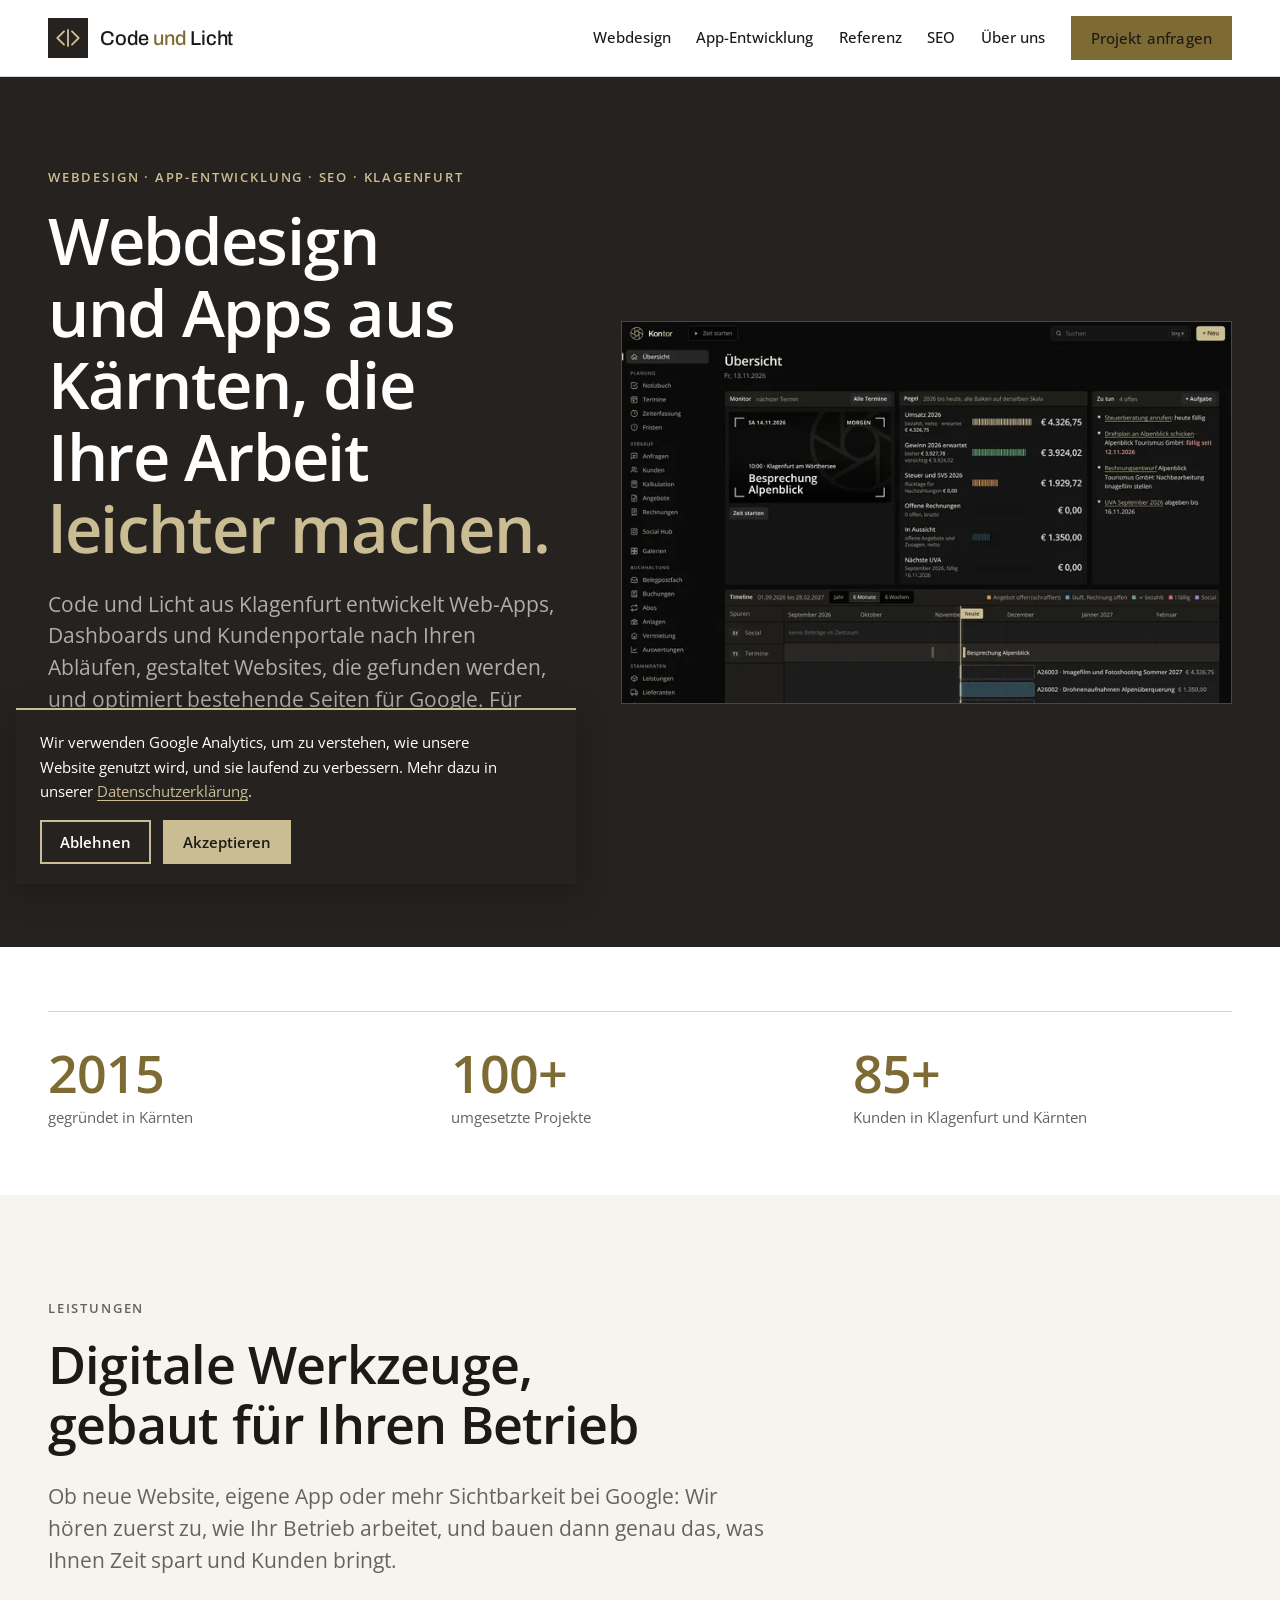
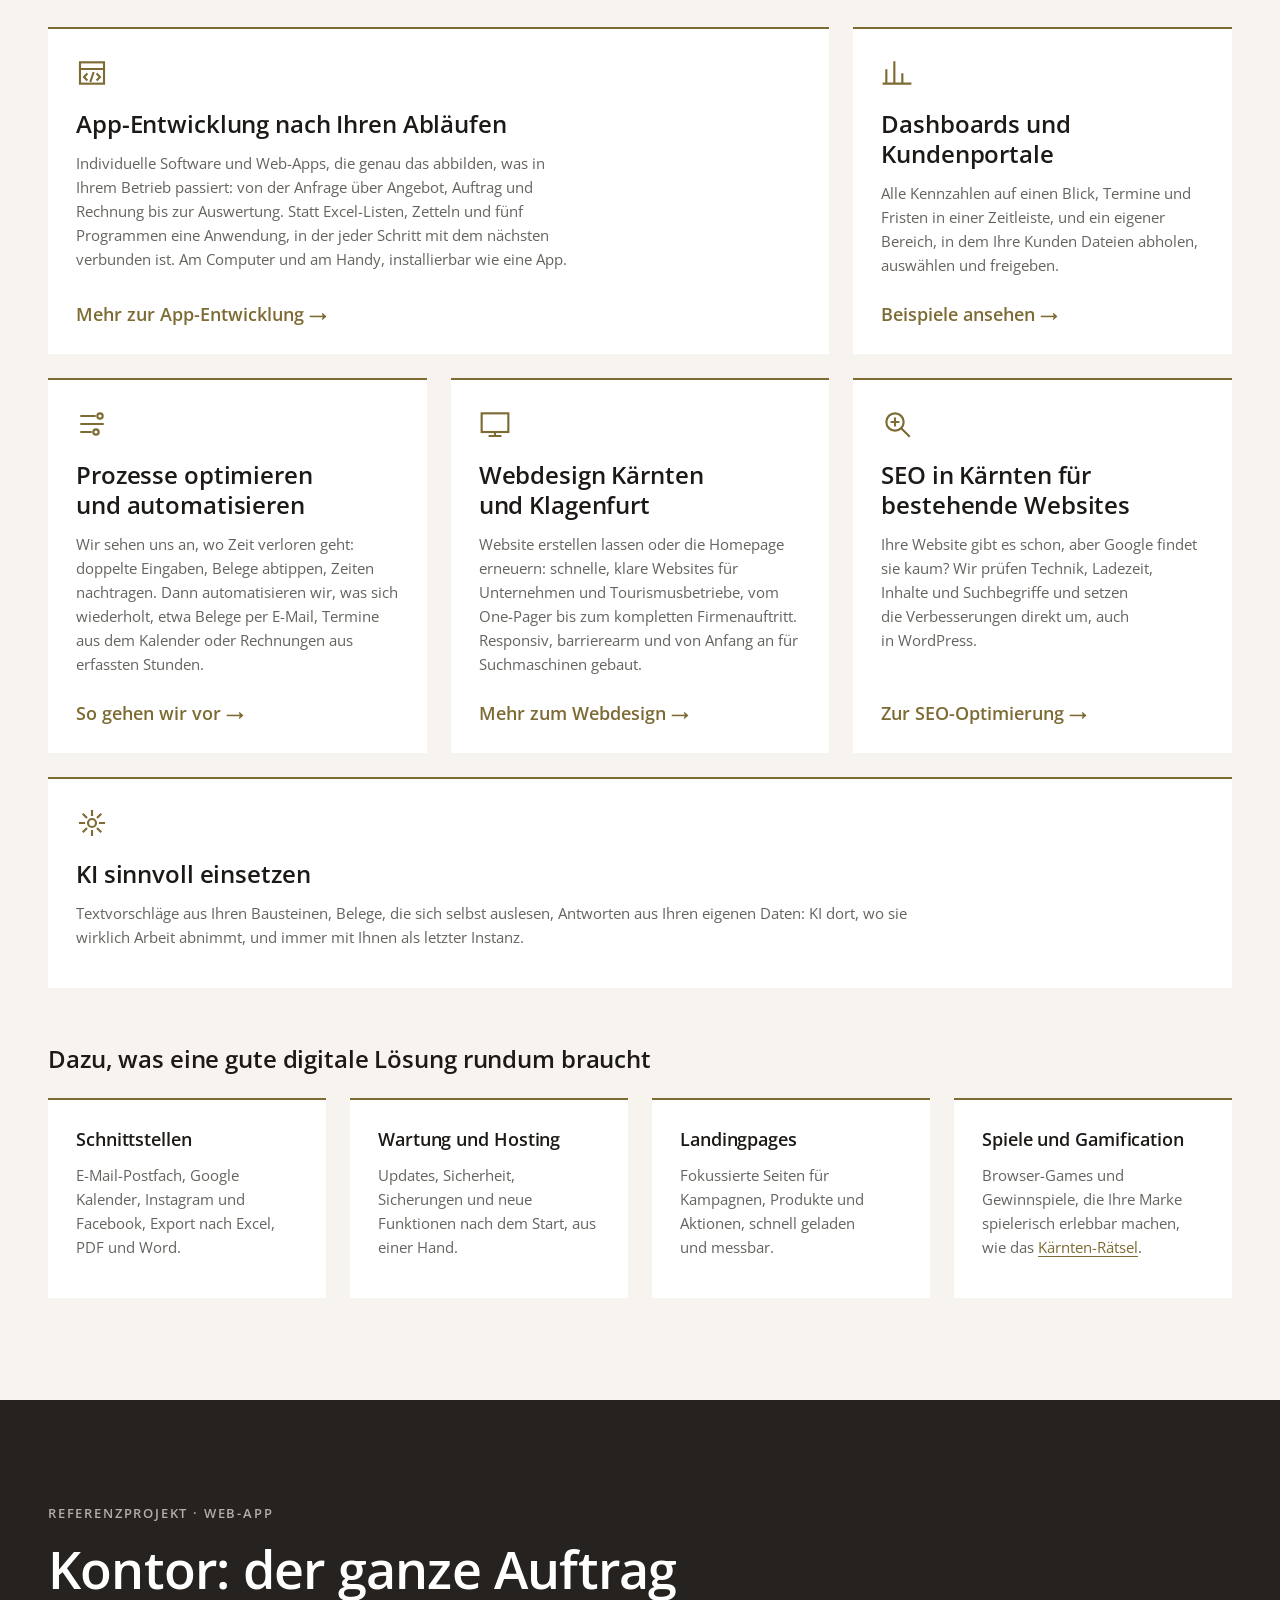
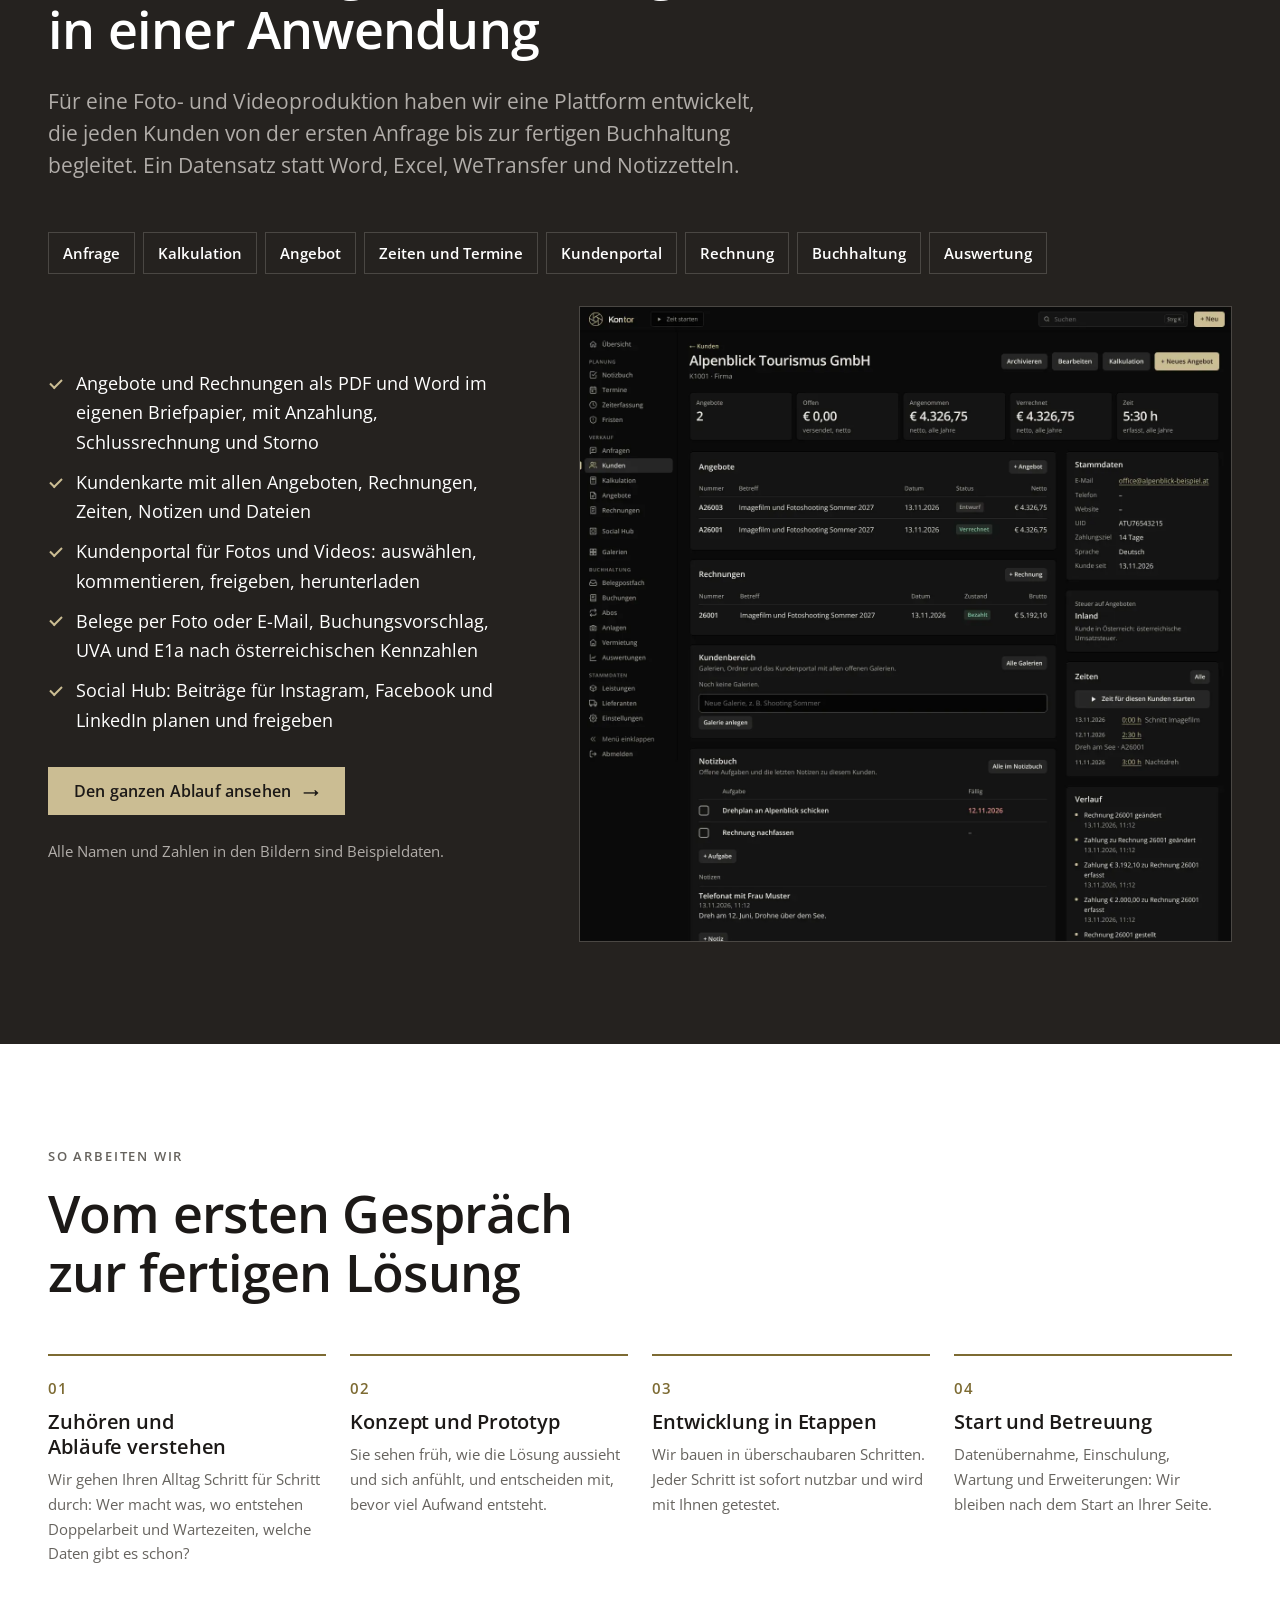
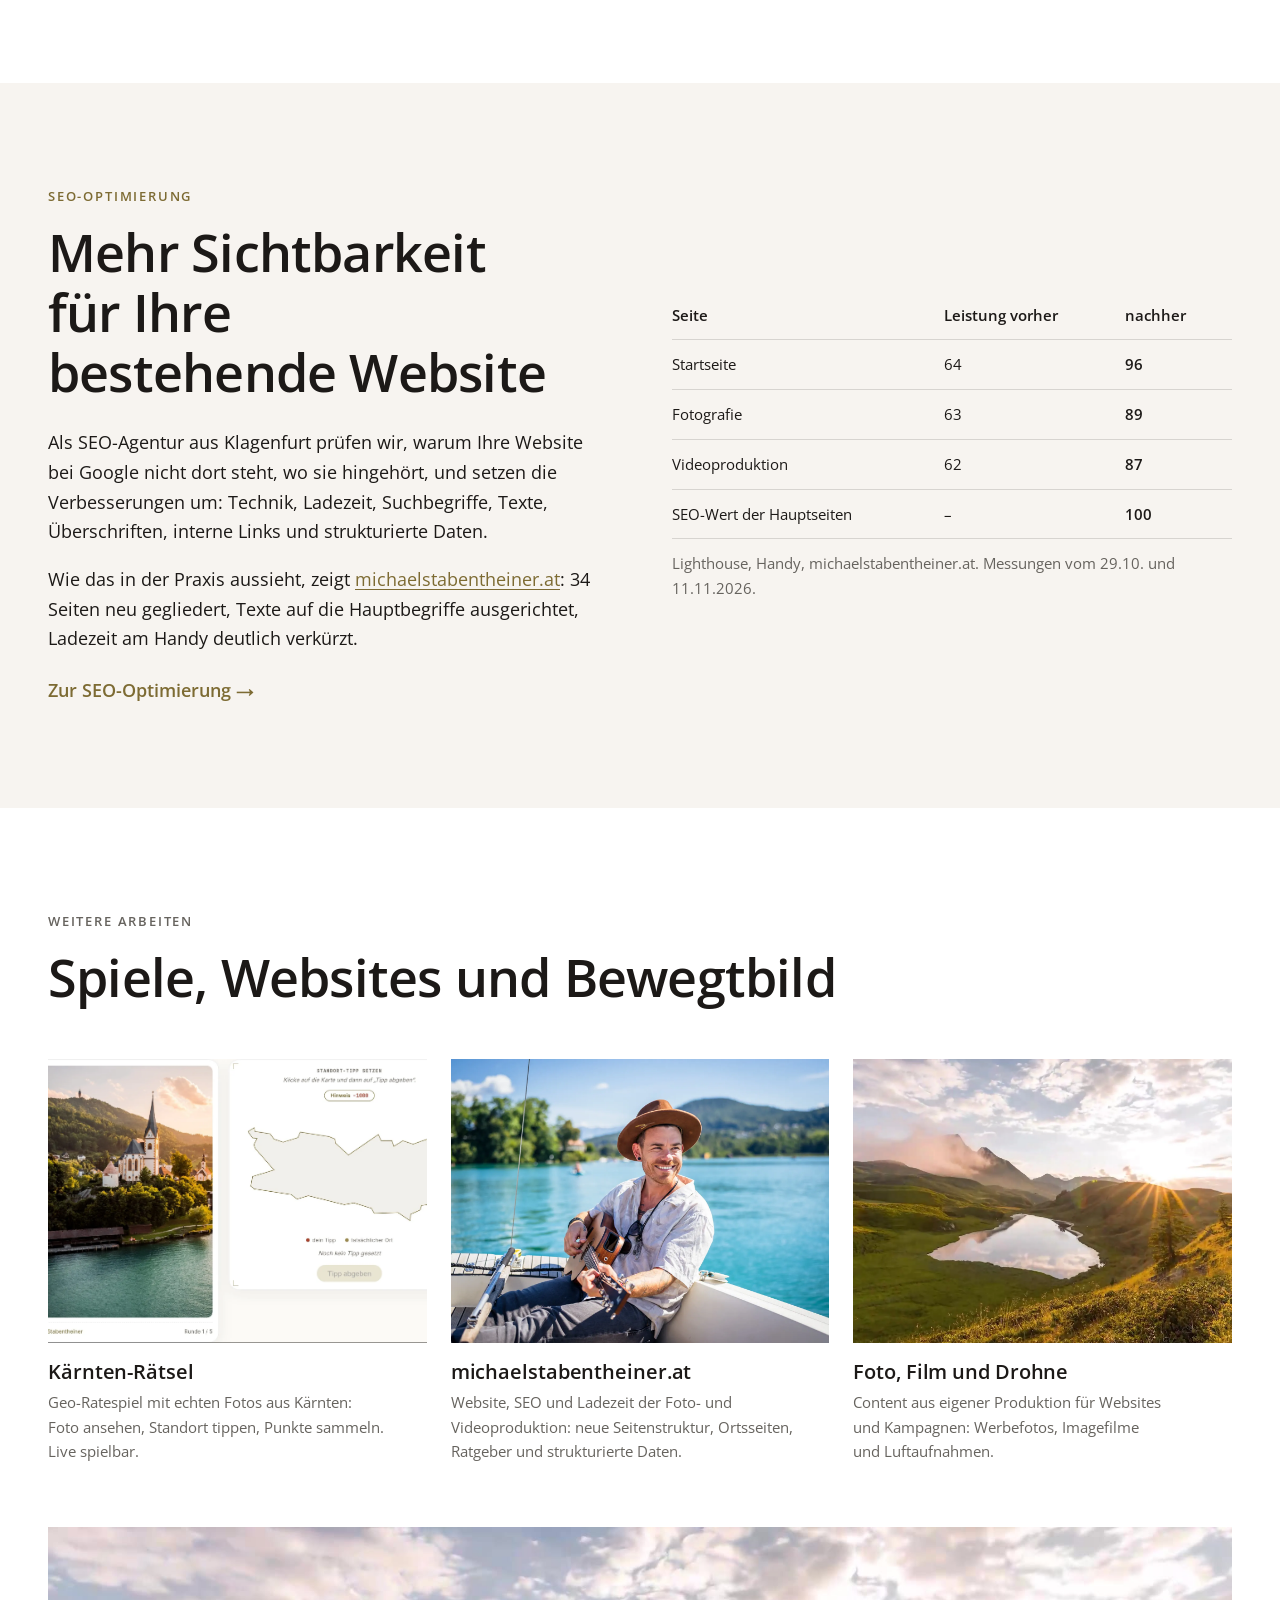
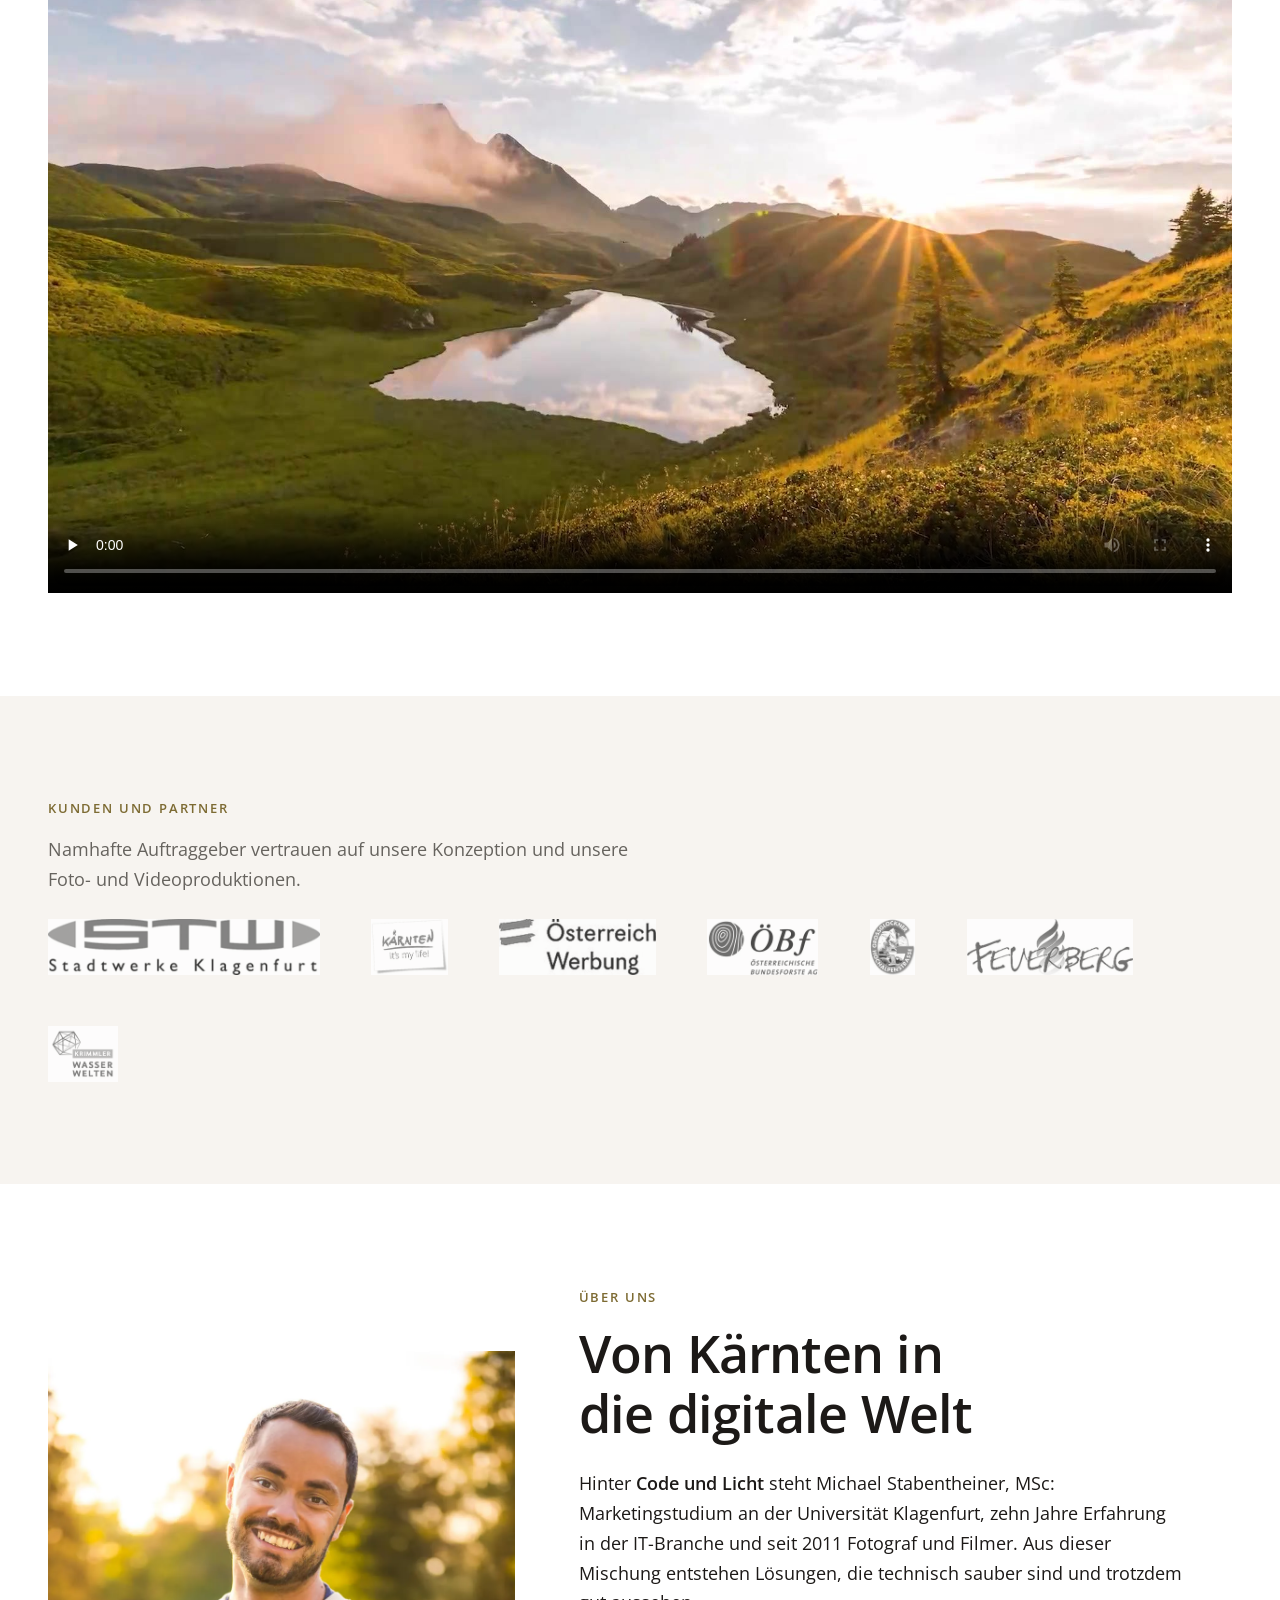
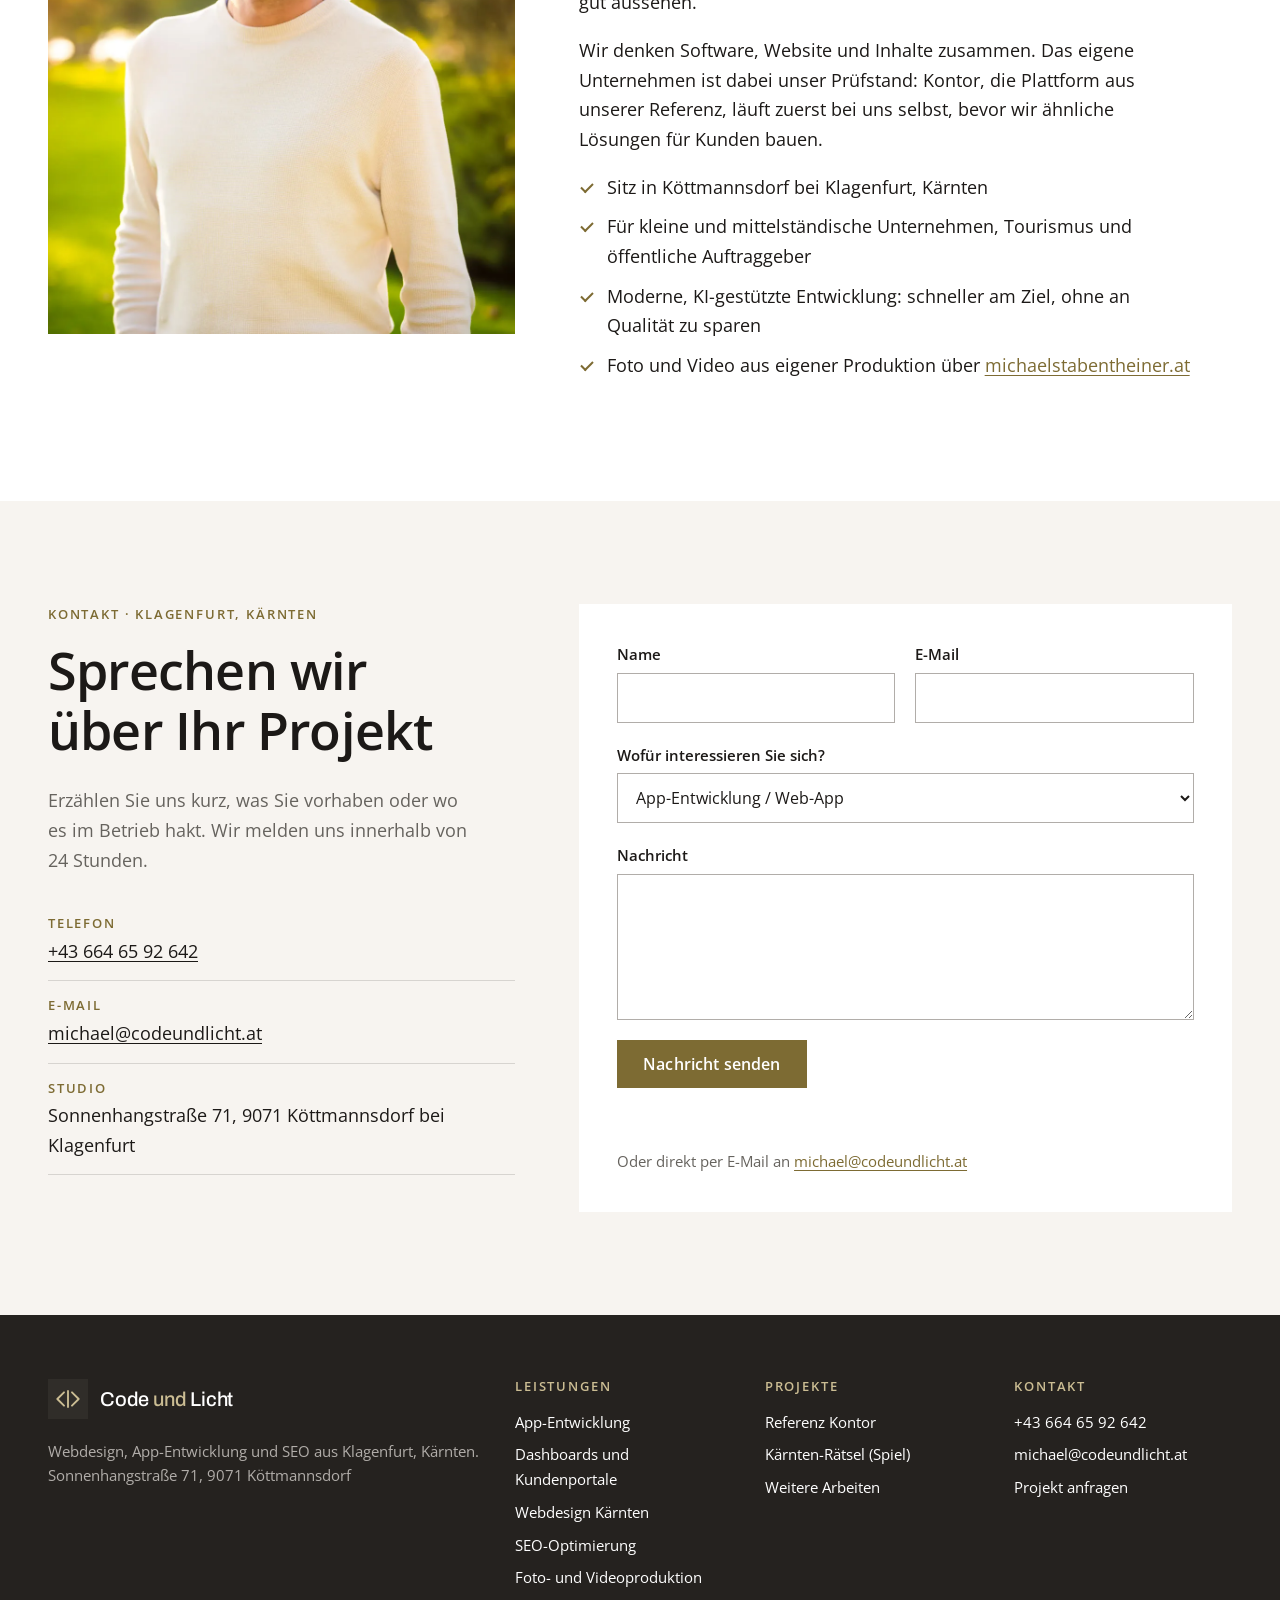
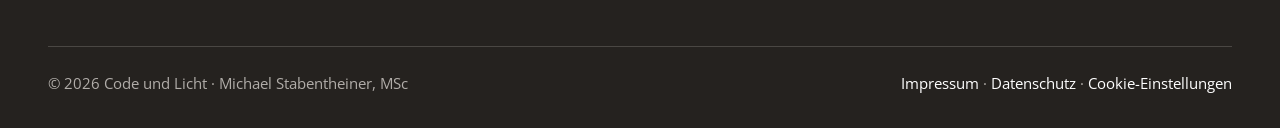
==== commit 91652c8a: "SEO: Seite Webdesign Kärnten, Suchbegriffe geschärft, llms.txt, 85+ Kunden - Neue Seite /webdesign-k" ====
--- a/index.html
+++ b/index.html
@@ -29,6 +29,7 @@
    "@type": "ProfessionalService",
    "@id": "https://www.codeundlicht.at/#organisation",
    "name": "Code und Licht",
+   "alternateName": "Code und Licht · Webdesign und App-Entwicklung Kärnten",
    "description": "Webdesign, App-Entwicklung und SEO aus Klagenfurt, Kärnten: Websites, Web-Apps, Dashboards und Kundenportale für kleine und mittelständische Unternehmen und Tourismusbetriebe.",
    "url": "https://www.codeundlicht.at/",
    "logo": "https://www.codeundlicht.at/assets/images/code-und-licht-logo.png",
@@ -69,7 +70,9 @@
    ],
    "knowsAbout": [
     "Webdesign",
+    "Homepage erstellen",
     "App-Entwicklung",
+    "Softwareentwicklung",
     "Web-Apps",
     "Dashboards",
     "Kundenportale",
@@ -126,7 +129,7 @@
     <a href="./" class="logo" aria-label="Code und Licht, Startseite"><span class="logo__mark"><svg viewBox="0 0 36 26" fill="none" stroke="currentColor" stroke-width="2.8" stroke-linecap="round" stroke-linejoin="round" aria-hidden="true"><path d="M12 3 L2 13 L12 23"/><path d="M24 3 L34 13 L24 23"/><line x1="18" y1="1" x2="18" y2="25"/></svg></span><span class="logo__word">Code <em>und</em> Licht</span></a>
     <button class="burger" id="navBurger" aria-label="Menü öffnen" aria-expanded="false" aria-controls="navLinks"><span></span><span></span></button>
     <nav class="nav" id="navLinks" aria-label="Hauptnavigation">
-      <a href="#leistungen">Leistungen</a>
+      <a href="webdesign-kaernten/">Webdesign</a>
       <a href="app-entwicklung/">App-Entwicklung</a>
       <a href="referenzen/kontor/">Referenz</a>
       <a href="seo-optimierung/">SEO</a>
@@ -141,8 +144,8 @@
   <div class="container hero__grid">
     <div>
       <p class="eyebrow">Webdesign · App-Entwicklung · SEO · Klagenfurt</p>
-      <h1>Websites und Apps, die Ihre Arbeit <span>leichter machen.</span></h1>
-      <p class="lead">Wir entwickeln Web-Apps, Dashboards und Kundenportale nach Ihren Abläufen, gestalten Websites, die gefunden werden, und optimieren bestehende Seiten für Google. Für Unternehmen und Tourismusbetriebe in Kärnten und ganz Österreich.</p>
+      <h1>Webdesign und Apps aus Kärnten, die Ihre Arbeit <span>leichter machen.</span></h1>
+      <p class="lead">Code und Licht aus Klagenfurt entwickelt Web-Apps, Dashboards und Kundenportale nach Ihren Abläufen, gestaltet Websites, die gefunden werden, und optimiert bestehende Seiten für Google. Für Unternehmen und Tourismusbetriebe in Kärnten, Villach und ganz Österreich.</p>
       <div class="actions">
         <a href="#kontakt" class="btn btn--primary">Projekt anfragen <span aria-hidden="true">→</span></a>
         <a href="referenzen/kontor/" class="btn btn--secondary">Referenz ansehen</a>
@@ -157,7 +160,7 @@
     <div class="stats">
       <div><span class="stat__num">2015</span><span class="stat__label">gegründet in Kärnten</span></div>
       <div><span class="stat__num">100+</span><span class="stat__label">umgesetzte Projekte</span></div>
-      <div><span class="stat__num">70+</span><span class="stat__label">Kunden in Klagenfurt und Kärnten</span></div>
+      <div><span class="stat__num">85+</span><span class="stat__label">Kunden in Klagenfurt und Kärnten</span></div>
     </div>
   </div>
 </section>
@@ -173,7 +176,7 @@
       <article class="card card--feature">
         <svg class="card__icon" viewBox="0 0 24 24" fill="none" stroke="currentColor" stroke-width="1.6" stroke-linecap="square" aria-hidden="true"><rect x="3" y="4" width="18" height="16"/><path d="M3 9h18M8 13l-2 2 2 2M16 13l2 2-2 2M13 12l-2 6"/></svg>
         <h3>App-Entwicklung nach Ihren Abläufen</h3>
-        <p>Web-Apps, die genau das abbilden, was in Ihrem Betrieb passiert: von der Anfrage über Angebot, Auftrag und Rechnung bis zur Auswertung. Statt Excel-Listen, Zetteln und fünf Programmen eine Anwendung, in der jeder Schritt mit dem nächsten verbunden ist. Am Computer und am Handy, installierbar wie eine App.</p>
+        <p>Individuelle Software und Web-Apps, die genau das abbilden, was in Ihrem Betrieb passiert: von der Anfrage über Angebot, Auftrag und Rechnung bis zur Auswertung. Statt Excel-Listen, Zetteln und fünf Programmen eine Anwendung, in der jeder Schritt mit dem nächsten verbunden ist. Am Computer und am Handy, installierbar wie eine App.</p>
         <a class="link" href="app-entwicklung/">Mehr zur App-Entwicklung →</a>
       </article>
       <article class="card">
@@ -191,12 +194,12 @@
       <article class="card" id="webdesign">
         <svg class="card__icon" viewBox="0 0 24 24" fill="none" stroke="currentColor" stroke-width="1.6" stroke-linecap="square" aria-hidden="true"><rect x="2" y="4" width="20" height="14"/><path d="M8 21h8M12 18v3"/></svg>
         <h3>Webdesign Kärnten und Klagenfurt</h3>
-        <p>Schnelle, klare Websites für Unternehmen und Tourismusbetriebe, vom One-Pager bis zum kompletten Firmenauftritt. Responsiv, barrierearm und von Anfang an für Suchmaschinen gebaut.</p>
-        <a class="link" href="#kontakt">Website anfragen →</a>
+        <p>Website erstellen lassen oder die Homepage erneuern: schnelle, klare Websites für Unternehmen und Tourismusbetriebe, vom One-Pager bis zum kompletten Firmenauftritt. Responsiv, barrierearm und von Anfang an für Suchmaschinen gebaut.</p>
+        <a class="link" href="webdesign-kaernten/">Mehr zum Webdesign →</a>
       </article>
       <article class="card">
         <svg class="card__icon" viewBox="0 0 24 24" fill="none" stroke="currentColor" stroke-width="1.6" stroke-linecap="square" aria-hidden="true"><circle cx="10.5" cy="10.5" r="6.5"/><path d="M15.5 15.5 21 21M8 10.5h5M10.5 8v5"/></svg>
-        <h3>SEO für bestehende Websites</h3>
+        <h3>SEO in Kärnten für bestehende Websites</h3>
         <p>Ihre Website gibt es schon, aber Google findet sie kaum? Wir prüfen Technik, Ladezeit, Inhalte und Suchbegriffe und setzen die Verbesserungen direkt um, auch in WordPress.</p>
         <a class="link" href="seo-optimierung/">Zur SEO-Optimierung →</a>
       </article>
@@ -264,7 +267,7 @@
     <div>
       <p class="eyebrow">SEO-Optimierung</p>
       <h2>Mehr Sichtbarkeit für Ihre bestehende Website</h2>
-      <p>Wir prüfen, warum Ihre Website bei Google nicht dort steht, wo sie hingehört, und setzen die Verbesserungen um: Technik, Ladezeit, Suchbegriffe, Texte, Überschriften, interne Links und strukturierte Daten.</p>
+      <p>Als SEO-Agentur aus Klagenfurt prüfen wir, warum Ihre Website bei Google nicht dort steht, wo sie hingehört, und setzen die Verbesserungen um: Technik, Ladezeit, Suchbegriffe, Texte, Überschriften, interne Links und strukturierte Daten.</p>
       <p>Wie das in der Praxis aussieht, zeigt <a href="https://www.michaelstabentheiner.at/">michaelstabentheiner.at</a>: 34 Seiten neu gegliedert, Texte auf die Hauptbegriffe ausgerichtet, Ladezeit am Handy deutlich verkürzt.</p>
       <a class="link" href="seo-optimierung/">Zur SEO-Optimierung →</a>
     </div>
@@ -398,7 +401,7 @@
         <ul>
           <li><a href="app-entwicklung/">App-Entwicklung</a></li>
           <li><a href="app-entwicklung/#dashboards">Dashboards und Kundenportale</a></li>
-          <li><a href="#webdesign">Webdesign</a></li>
+          <li><a href="webdesign-kaernten/">Webdesign Kärnten</a></li>
           <li><a href="seo-optimierung/">SEO-Optimierung</a></li>
           <li><a href="https://www.michaelstabentheiner.at/">Foto- und Videoproduktion</a></li>
         </ul>
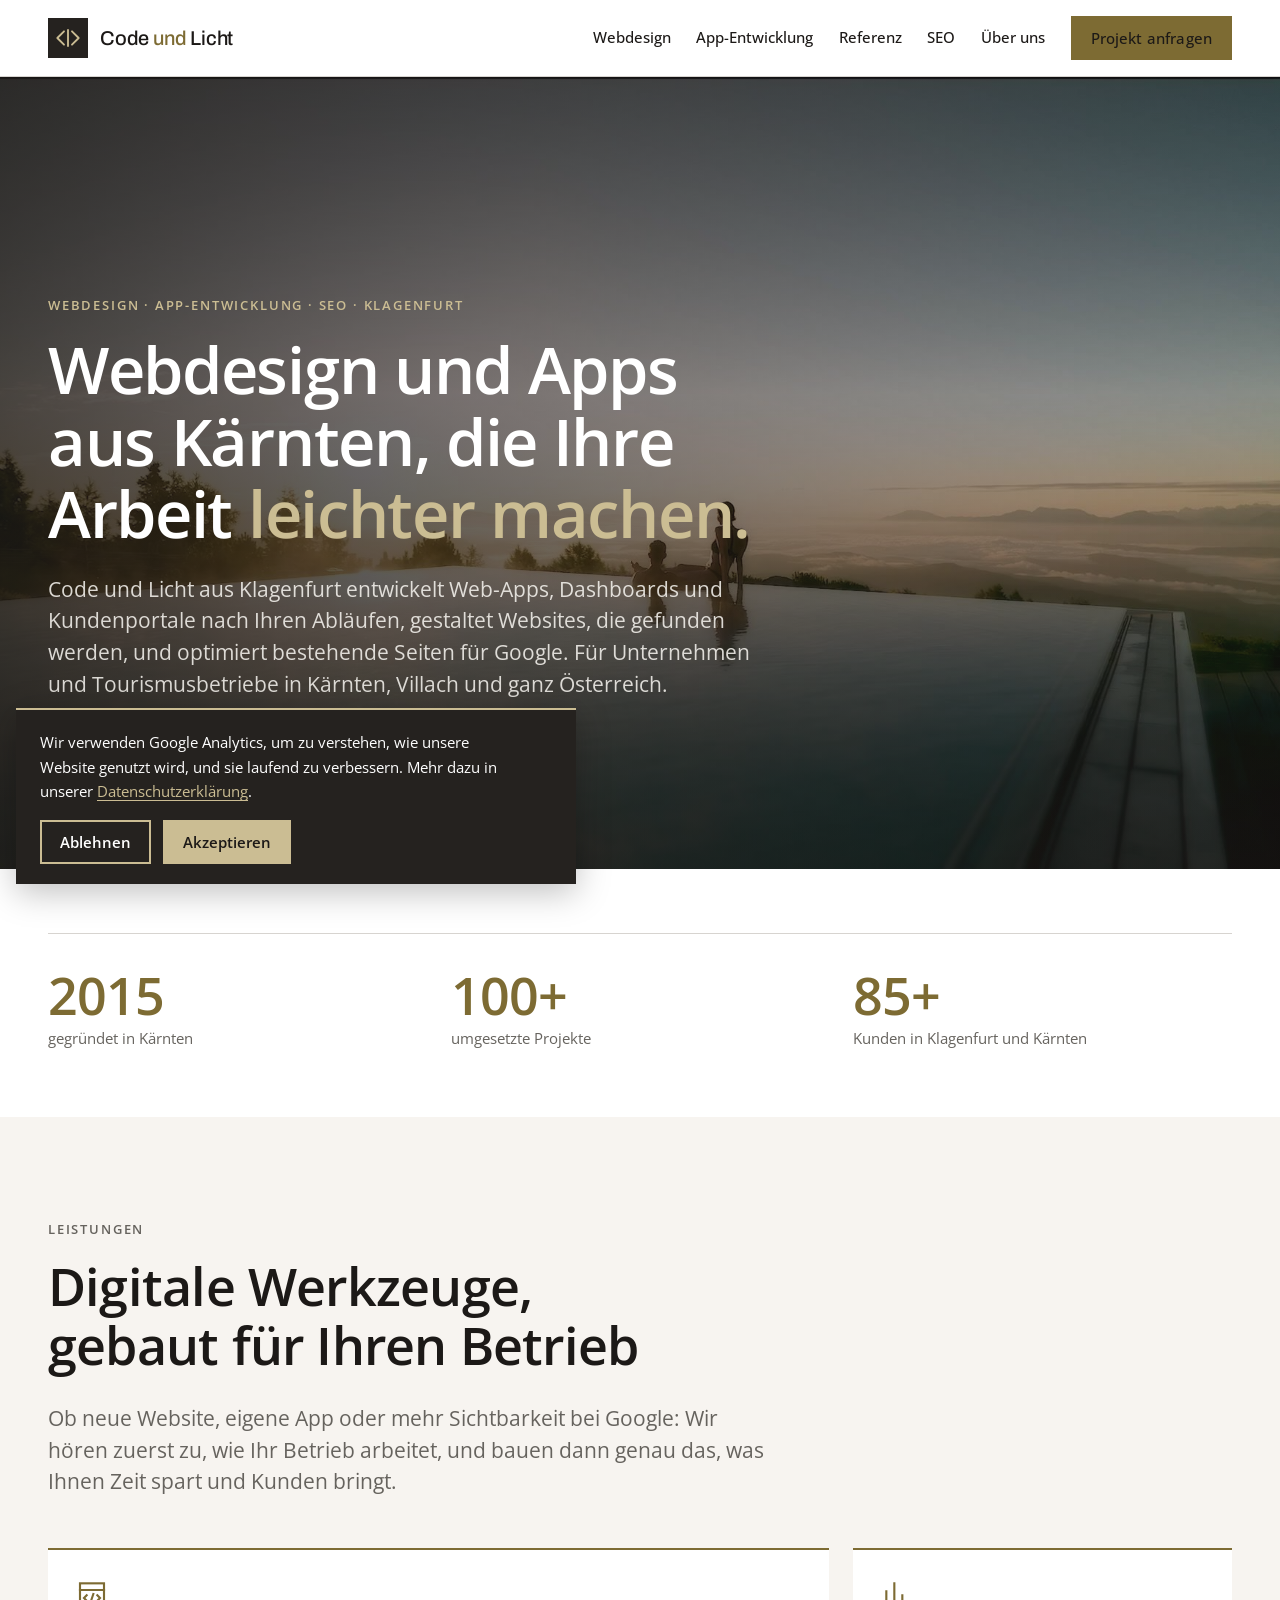
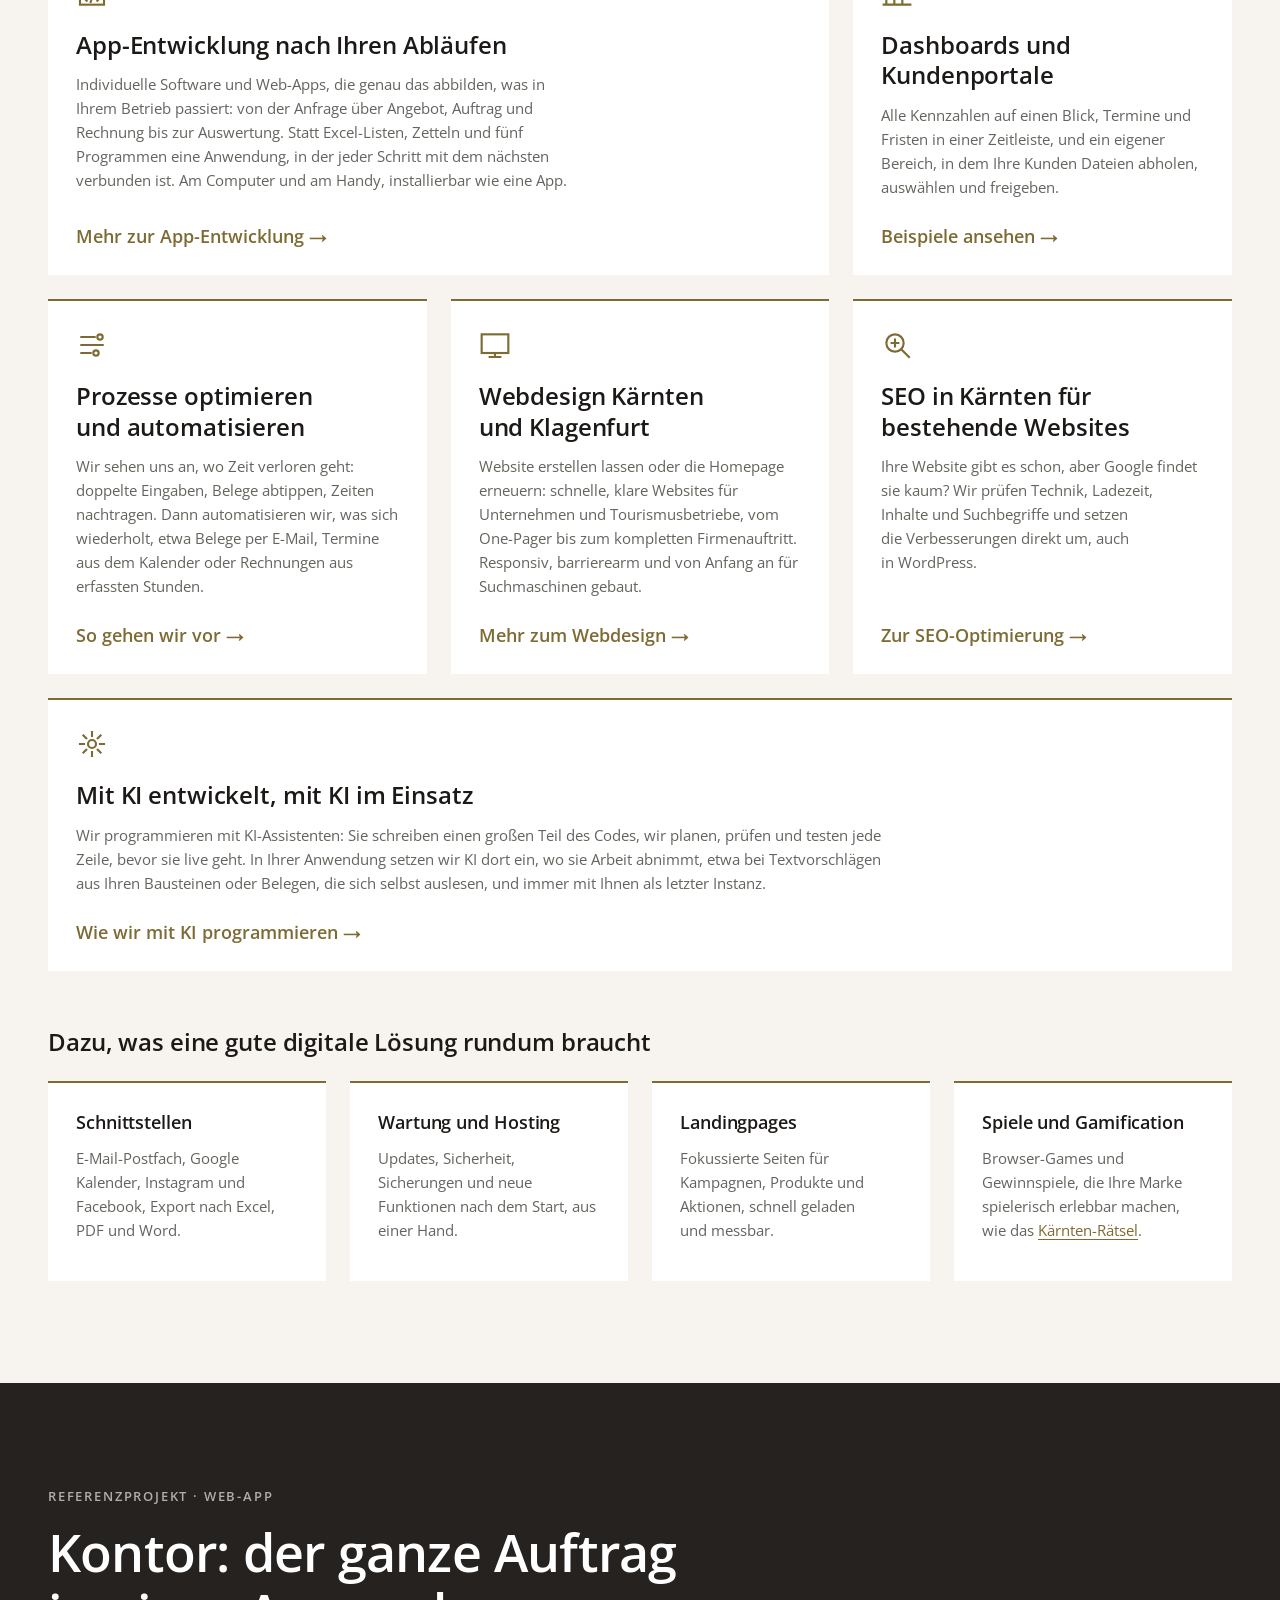
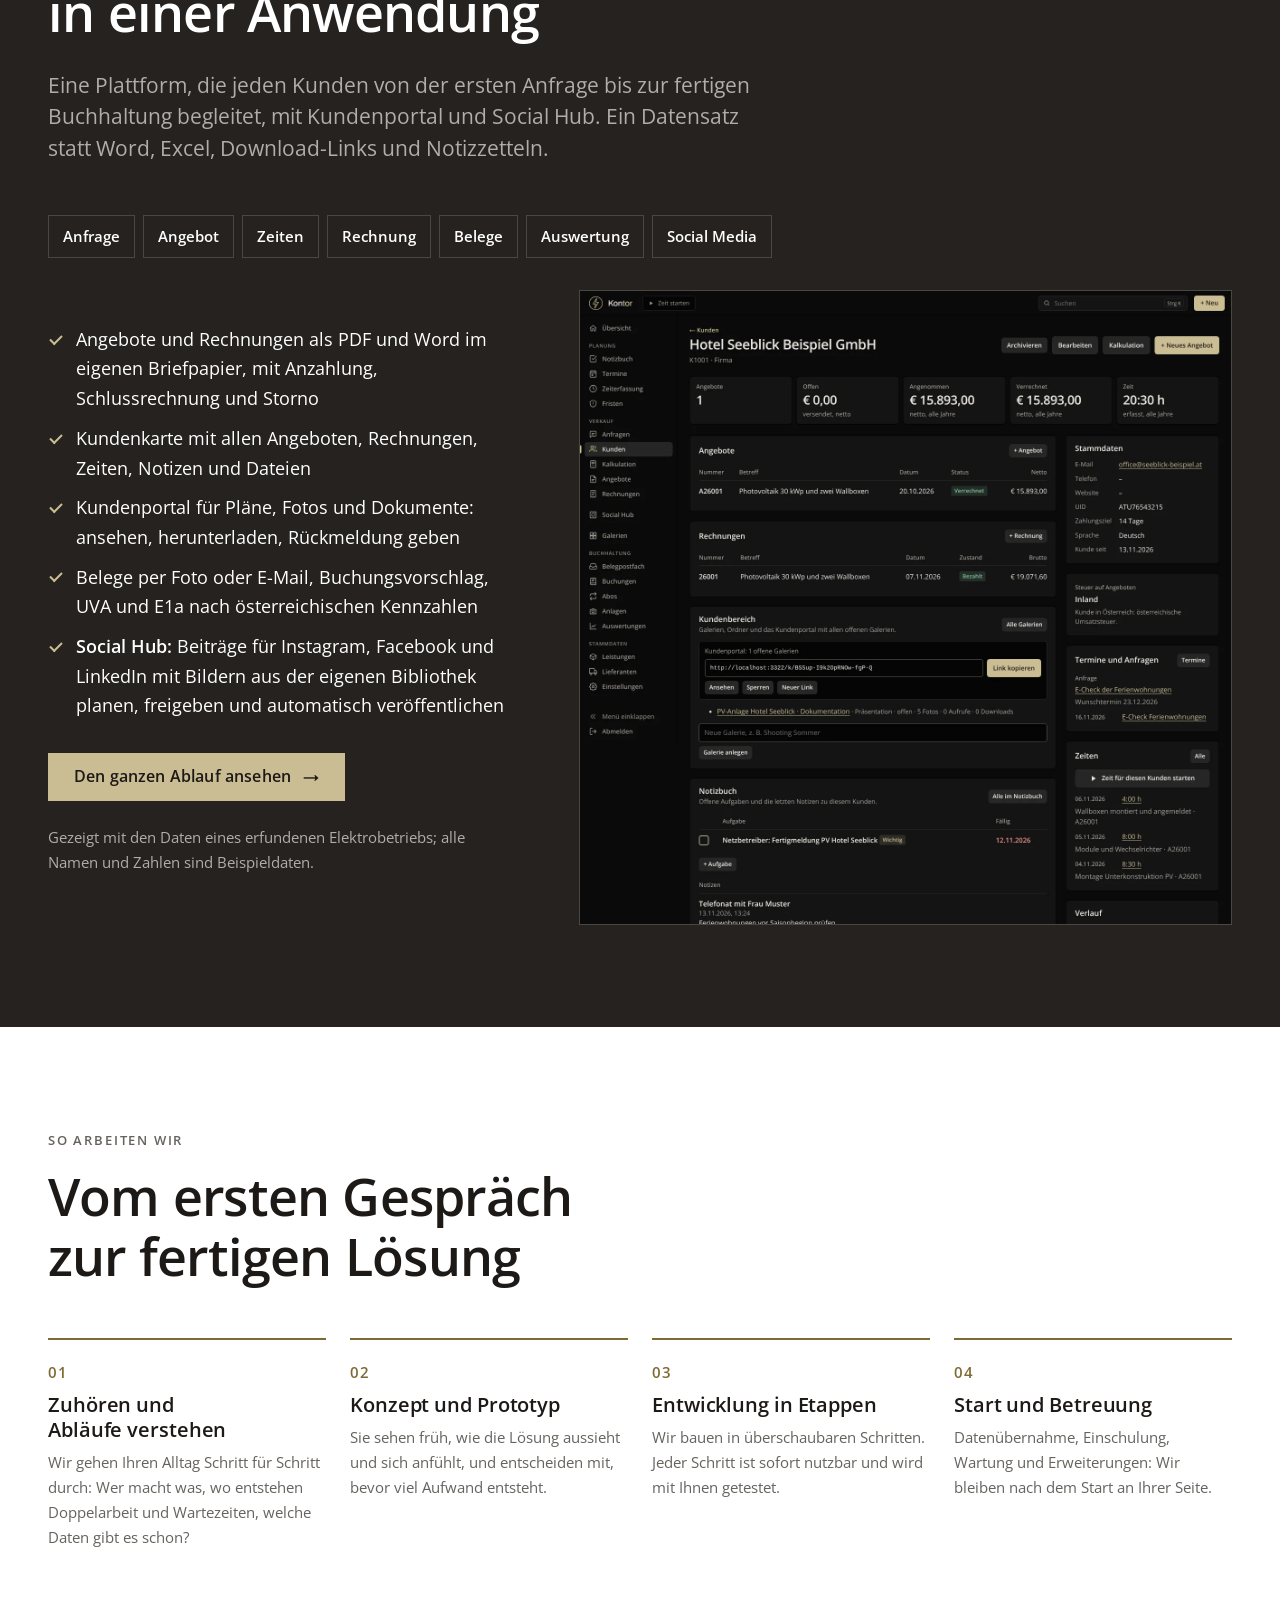
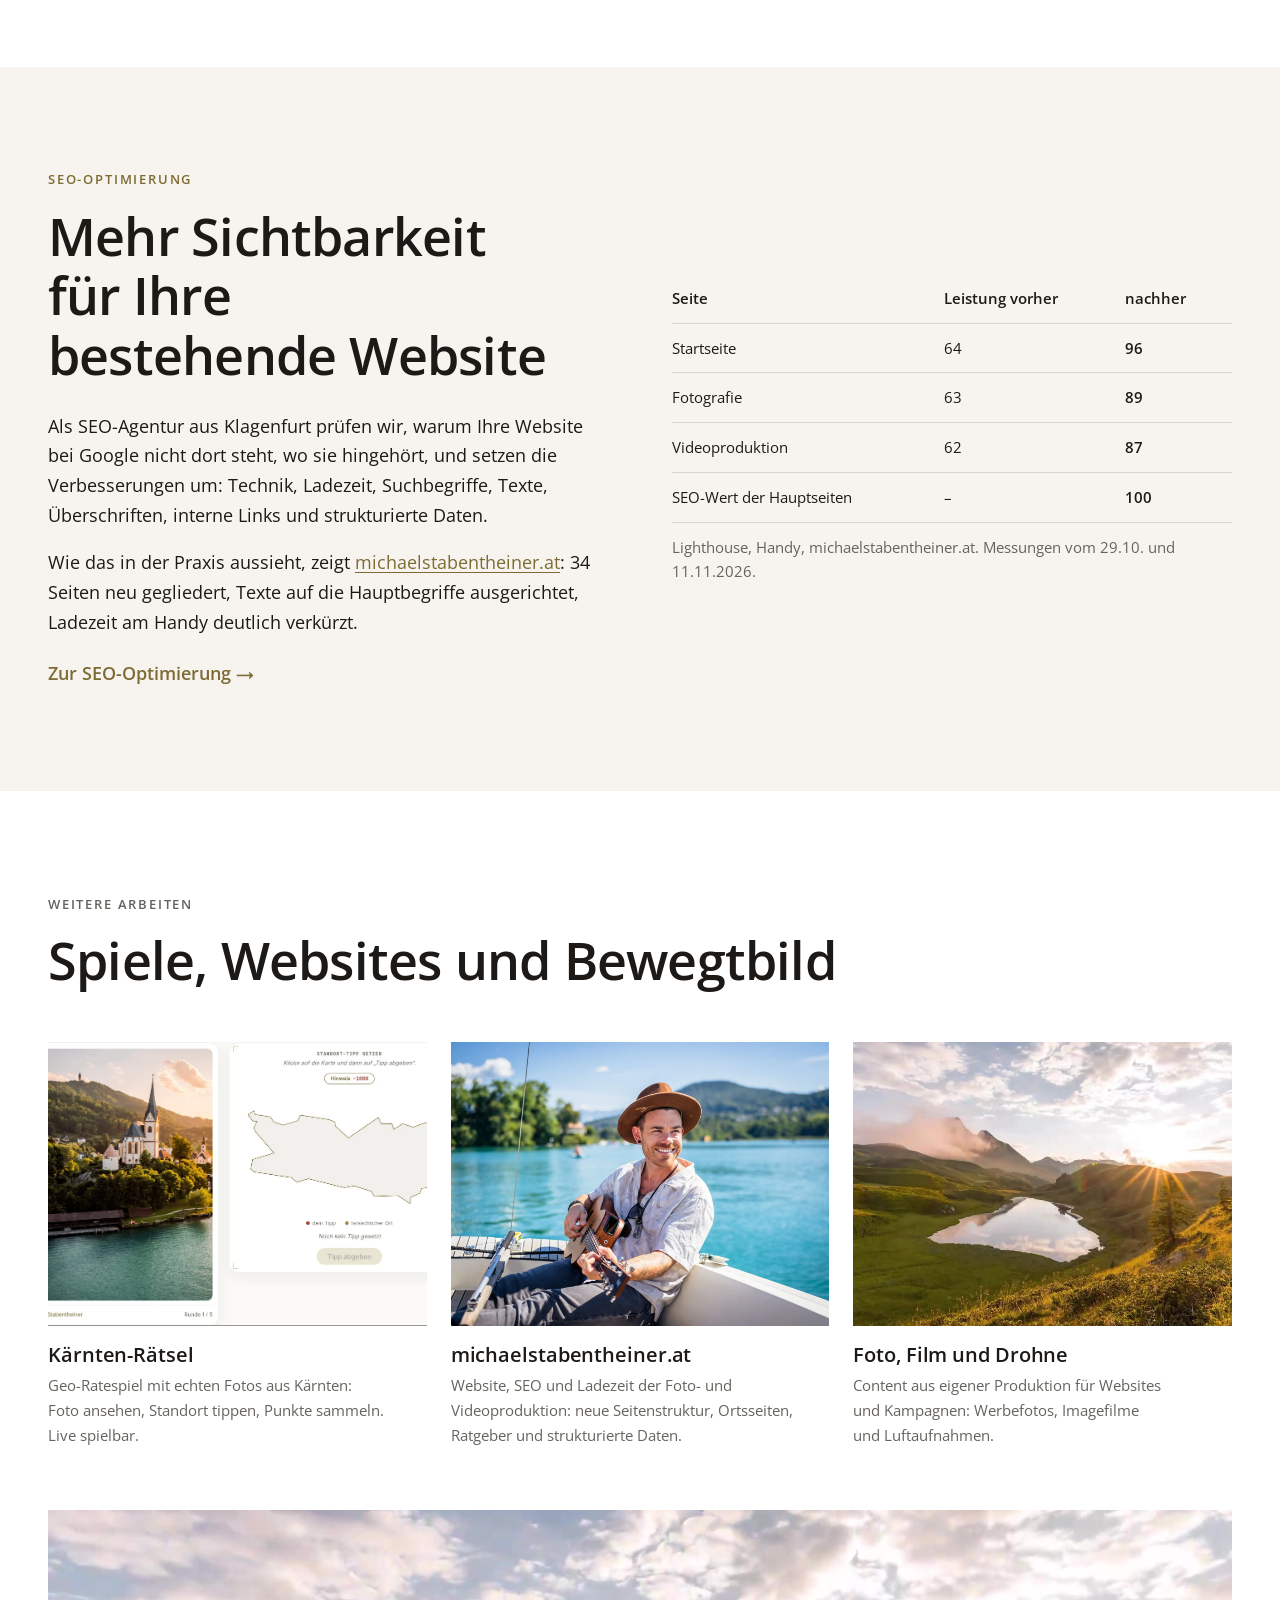
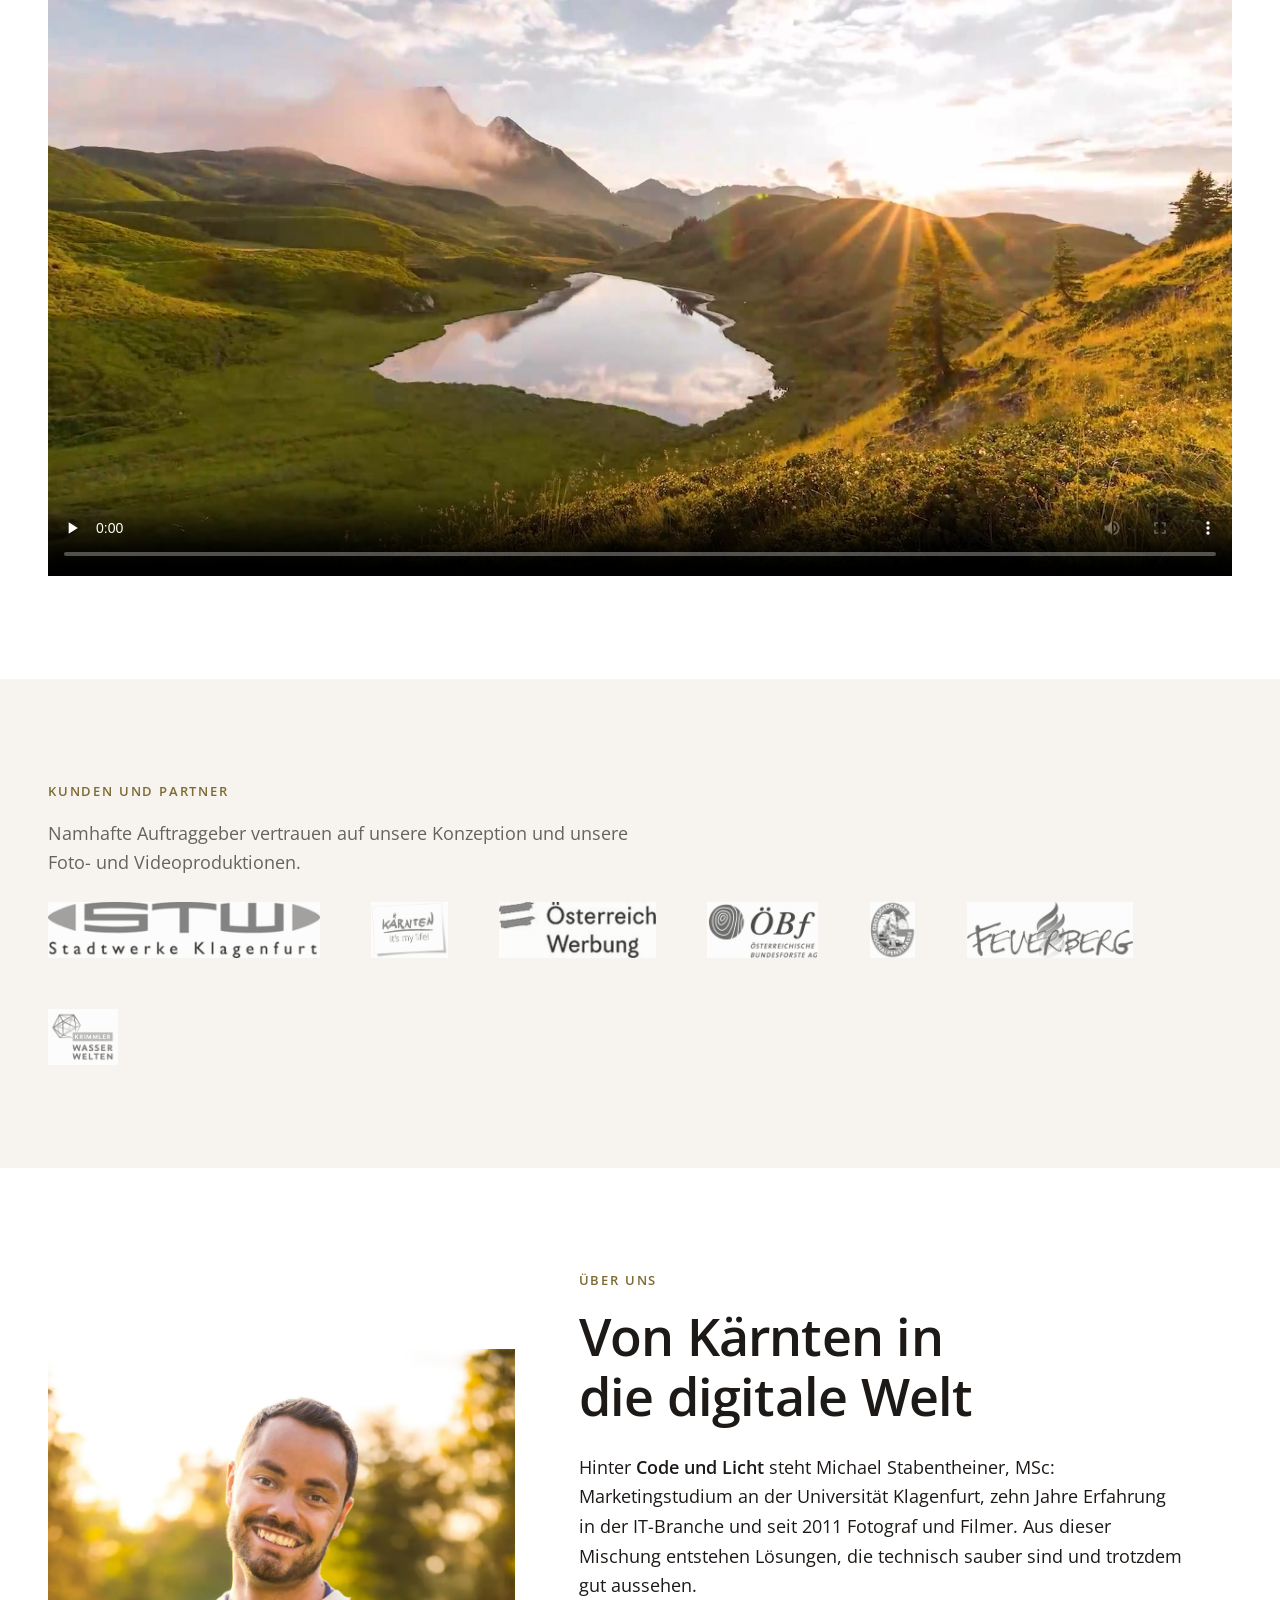
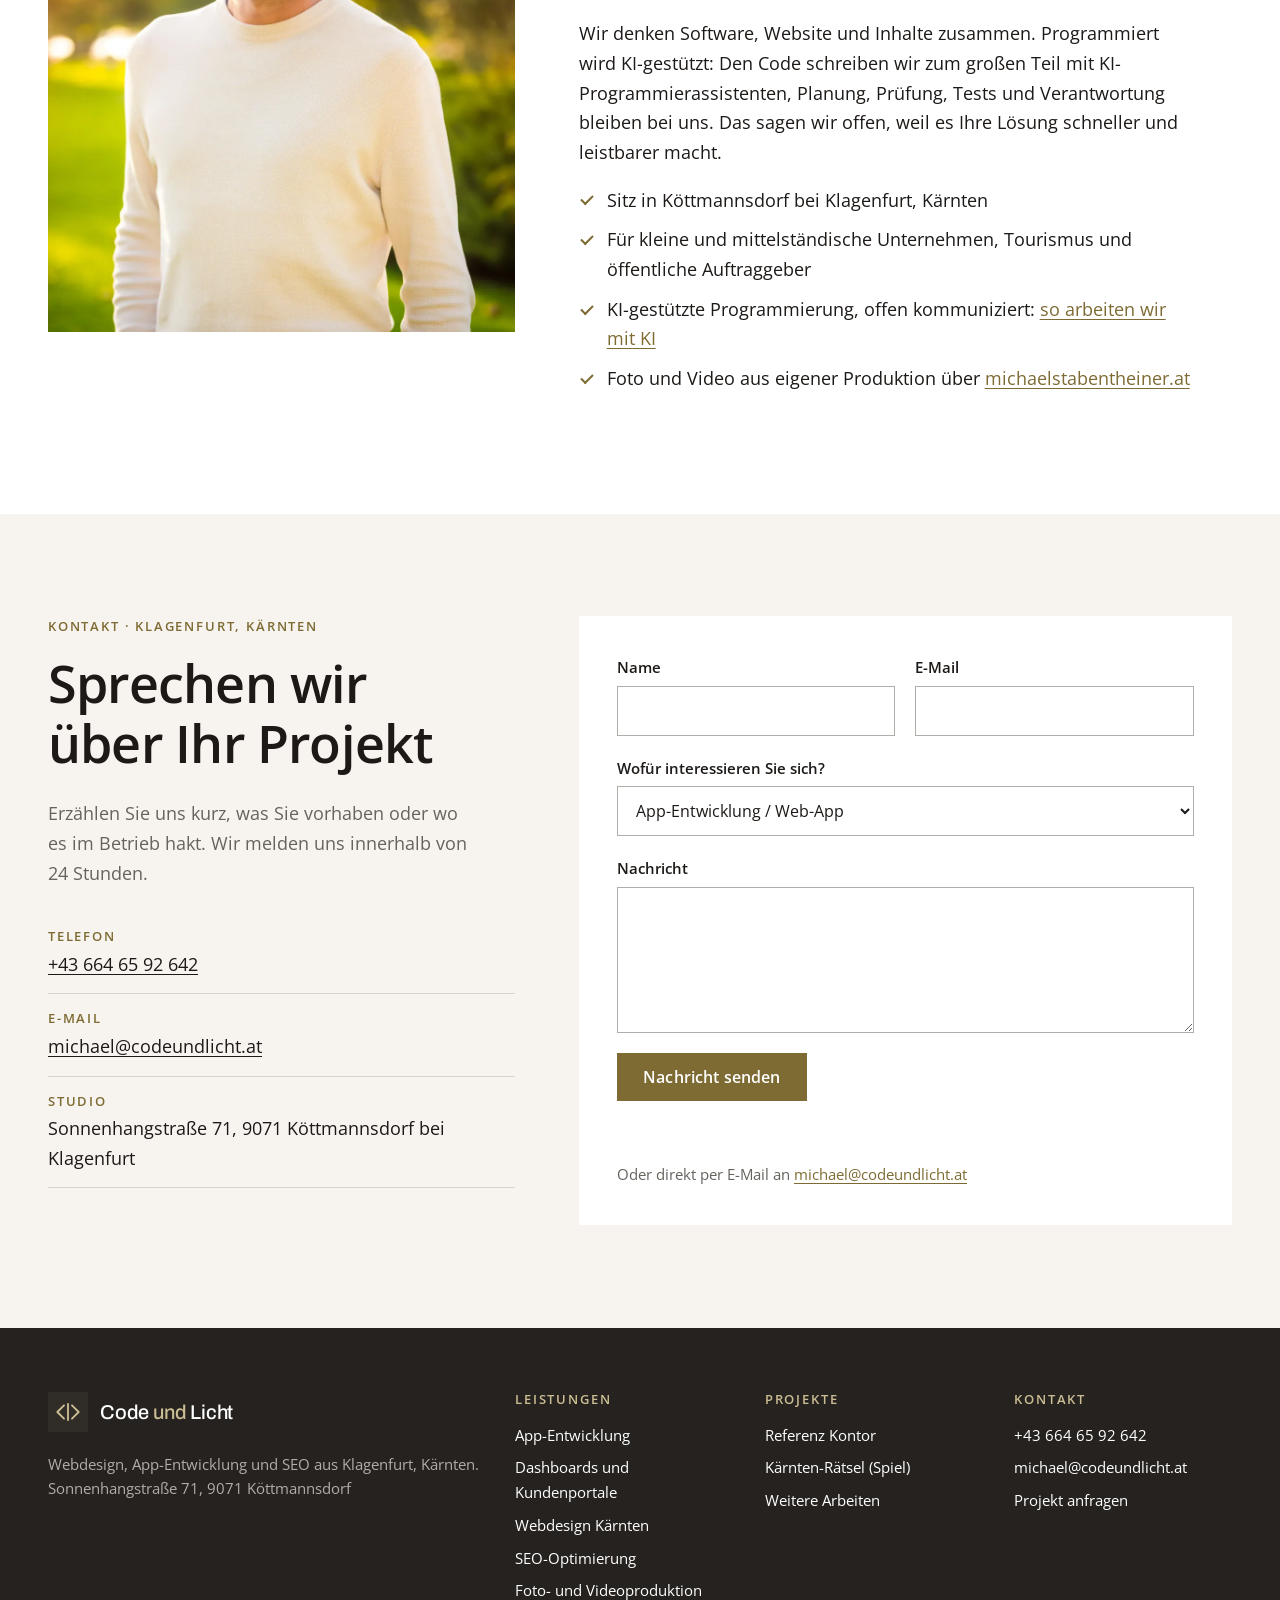
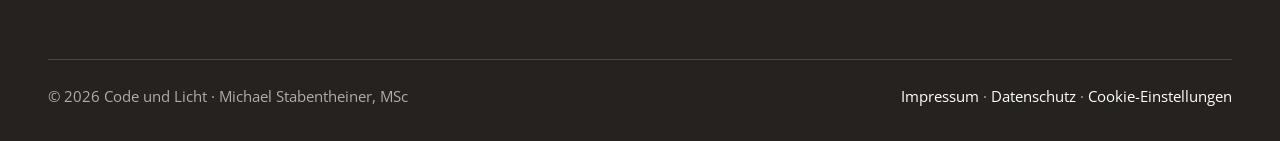
==== commit 66bd00e5: "Startseite wieder mit Video, Referenz Kontor neutral, KI-Programmierung offen - Startseite: Kopfbere" ====
--- a/index.html
+++ b/index.html
@@ -19,7 +19,7 @@
   <link rel="icon" href="assets/images/favicon.svg" type="image/svg+xml">
   <link rel="apple-touch-icon" href="assets/images/apple-touch-icon.png">
   <link rel="preload" href="assets/fonts/opensans-latin-400-600.woff2" as="font" type="font/woff2" crossorigin>
-  <link rel="preload" as="image" href="assets/images/referenz-kontor/kontor-dashboard-hero-720.webp" type="image/webp" fetchpriority="high">
+  <link rel="preload" as="image" href="assets/images/infinity-pool-sonnenaufgang-kaernten.jpg" type="image/webp" fetchpriority="high">
   <link rel="stylesheet" href="css/site.css">
   <script type="application/ld+json">
 {
@@ -140,18 +140,21 @@
 </header>
 
 <main id="inhalt">
-<section class="hero dark">
-  <div class="container hero__grid">
-    <div>
-      <p class="eyebrow">Webdesign · App-Entwicklung · SEO · Klagenfurt</p>
-      <h1>Webdesign und Apps aus Kärnten, die Ihre Arbeit <span>leichter machen.</span></h1>
-      <p class="lead">Code und Licht aus Klagenfurt entwickelt Web-Apps, Dashboards und Kundenportale nach Ihren Abläufen, gestaltet Websites, die gefunden werden, und optimiert bestehende Seiten für Google. Für Unternehmen und Tourismusbetriebe in Kärnten, Villach und ganz Österreich.</p>
-      <div class="actions">
-        <a href="#kontakt" class="btn btn--primary">Projekt anfragen <span aria-hidden="true">→</span></a>
-        <a href="referenzen/kontor/" class="btn btn--secondary">Referenz ansehen</a>
-      </div>
-    </div>
-    <figure class="shot"><picture><source type="image/webp" srcset="assets/images/referenz-kontor/kontor-dashboard-hero-720.webp 720w, assets/images/referenz-kontor/kontor-dashboard-hero.webp 1440w" sizes="(max-width: 900px) 100vw, 55vw"><img src="assets/images/referenz-kontor/kontor-dashboard-hero.jpg" alt="Dashboard der Web-App Kontor: nächster Termin, Umsatz, offene Aufgaben und eine Zeitleiste mit Angeboten, Rechnungen und Fristen (Beispieldaten)" width="1440" height="900" fetchpriority="high" decoding="async"></picture></figure>
+<section class="hero hero--video dark">
+  <div class="hero__media" aria-hidden="true">
+    <video class="hero__video" autoplay muted loop playsinline preload="metadata" poster="assets/images/infinity-pool-sonnenaufgang-kaernten.jpg">
+      <source src="assets/video/showreel-web.mp4" type="video/mp4">
+    </video>
+    <div class="hero__veil"></div>
+  </div>
+  <div class="container hero__content">
+    <p class="eyebrow">Webdesign · App-Entwicklung · SEO · Klagenfurt</p>
+    <h1>Webdesign und Apps aus Kärnten, die Ihre Arbeit <span>leichter machen.</span></h1>
+    <p class="lead">Code und Licht aus Klagenfurt entwickelt Web-Apps, Dashboards und Kundenportale nach Ihren Abläufen, gestaltet Websites, die gefunden werden, und optimiert bestehende Seiten für Google. Für Unternehmen und Tourismusbetriebe in Kärnten, Villach und ganz Österreich.</p>
+    <div class="actions">
+      <a href="#kontakt" class="btn btn--primary">Projekt anfragen <span aria-hidden="true">→</span></a>
+      <a href="referenzen/kontor/" class="btn btn--secondary">Referenz ansehen</a>
+    </div>
   </div>
 </section>
 
@@ -205,8 +208,9 @@
       </article>
       <article class="card card--full">
         <svg class="card__icon" viewBox="0 0 24 24" fill="none" stroke="currentColor" stroke-width="1.6" stroke-linecap="square" aria-hidden="true"><path d="M12 3v3M12 18v3M3 12h3M18 12h3M5.6 5.6l2.1 2.1M16.3 16.3l2.1 2.1M5.6 18.4l2.1-2.1M16.3 7.7l2.1-2.1"/><circle cx="12" cy="12" r="3"/></svg>
-        <h3>KI sinnvoll einsetzen</h3>
-        <p>Textvorschläge aus Ihren Bausteinen, Belege, die sich selbst auslesen, Antworten aus Ihren eigenen Daten: KI dort, wo sie wirklich Arbeit abnimmt, und immer mit Ihnen als letzter Instanz.</p>
+        <h3>Mit KI entwickelt, mit KI im Einsatz</h3>
+        <p>Wir programmieren mit KI-Assistenten: Sie schreiben einen großen Teil des Codes, wir planen, prüfen und testen jede Zeile, bevor sie live geht. In Ihrer Anwendung setzen wir KI dort ein, wo sie Arbeit abnimmt, etwa bei Textvorschlägen aus Ihren Bausteinen oder Belegen, die sich selbst auslesen, und immer mit Ihnen als letzter Instanz.</p>
+        <a class="link" href="app-entwicklung/#ki">Wie wir mit KI programmieren →</a>
       </article>
     </div>
 
@@ -225,22 +229,22 @@
     <div class="head">
       <p class="eyebrow">Referenzprojekt · Web-App</p>
       <h2>Kontor: der ganze Auftrag in einer Anwendung</h2>
-      <p class="lead">Für eine Foto- und Videoproduktion haben wir eine Plattform entwickelt, die jeden Kunden von der ersten Anfrage bis zur fertigen Buchhaltung begleitet. Ein Datensatz statt Word, Excel, WeTransfer und Notizzetteln.</p>
+      <p class="lead">Eine Plattform, die jeden Kunden von der ersten Anfrage bis zur fertigen Buchhaltung begleitet, mit Kundenportal und Social Hub. Ein Datensatz statt Word, Excel, Download-Links und Notizzetteln.</p>
     </div>
     <ol class="chain" aria-label="Ablauf in Kontor">
-      <li>Anfrage</li><li>Kalkulation</li><li>Angebot</li><li>Zeiten und Termine</li><li>Kundenportal</li><li>Rechnung</li><li>Buchhaltung</li><li>Auswertung</li>
+      <li>Anfrage</li><li>Angebot</li><li>Zeiten</li><li>Rechnung</li><li>Belege</li><li>Auswertung</li><li>Social Media</li>
     </ol>
     <div class="split split--wide-media">
       <div>
         <ul class="check">
           <li>Angebote und Rechnungen als PDF und Word im eigenen Briefpapier, mit Anzahlung, Schlussrechnung und Storno</li>
           <li>Kundenkarte mit allen Angeboten, Rechnungen, Zeiten, Notizen und Dateien</li>
-          <li>Kundenportal für Fotos und Videos: auswählen, kommentieren, freigeben, herunterladen</li>
+          <li>Kundenportal für Pläne, Fotos und Dokumente: ansehen, herunterladen, Rückmeldung geben</li>
           <li>Belege per Foto oder E-Mail, Buchungsvorschlag, UVA und E1a nach österreichischen Kennzahlen</li>
-          <li>Social Hub: Beiträge für Instagram, Facebook und LinkedIn planen und freigeben</li>
+          <li><strong>Social Hub:</strong> Beiträge für Instagram, Facebook und LinkedIn mit Bildern aus der eigenen Bibliothek planen, freigeben und automatisch veröffentlichen</li>
         </ul>
         <div class="actions"><a href="referenzen/kontor/" class="btn btn--primary">Den ganzen Ablauf ansehen <span aria-hidden="true">→</span></a></div>
-        <p class="small muted" style="margin-top:24px">Alle Namen und Zahlen in den Bildern sind Beispieldaten.</p>
+        <p class="small muted" style="margin-top:24px">Gezeigt mit den Daten eines erfundenen Elektrobetriebs; alle Namen und Zahlen sind Beispieldaten.</p>
       </div>
       <figure class="shot"><picture><source type="image/webp" srcset="assets/images/referenz-kontor/kontor-kundenkarte-720.webp 720w, assets/images/referenz-kontor/kontor-kundenkarte.webp 1440w" sizes="(max-width: 900px) 100vw, 58vw"><img src="assets/images/referenz-kontor/kontor-kundenkarte.jpg" alt="Kundenkarte in Kontor mit Angeboten, Rechnungen, Kundenbereich, Notizbuch, erfassten Zeiten und Verlauf eines Beispielkunden" width="1440" height="1400" loading="lazy" decoding="async"></picture></figure>
     </div>
@@ -338,11 +342,11 @@
       <p class="eyebrow">Über uns</p>
       <h2>Von Kärnten in die digitale Welt</h2>
       <p>Hinter <strong>Code und Licht</strong> steht Michael Stabentheiner, MSc: Marketingstudium an der Universität Klagenfurt, zehn Jahre Erfahrung in der IT-Branche und seit 2011 Fotograf und Filmer. Aus dieser Mischung entstehen Lösungen, die technisch sauber sind und trotzdem gut aussehen.</p>
-      <p>Wir denken Software, Website und Inhalte zusammen. Das eigene Unternehmen ist dabei unser Prüfstand: Kontor, die Plattform aus unserer Referenz, läuft zuerst bei uns selbst, bevor wir ähnliche Lösungen für Kunden bauen.</p>
+      <p>Wir denken Software, Website und Inhalte zusammen. Programmiert wird KI-gestützt: Den Code schreiben wir zum großen Teil mit KI-Programmierassistenten, Planung, Prüfung, Tests und Verantwortung bleiben bei uns. Das sagen wir offen, weil es Ihre Lösung schneller und leistbarer macht.</p>
       <ul class="check">
         <li>Sitz in Köttmannsdorf bei Klagenfurt, Kärnten</li>
         <li>Für kleine und mittelständische Unternehmen, Tourismus und öffentliche Auftraggeber</li>
-        <li>Moderne, KI-gestützte Entwicklung: schneller am Ziel, ohne an Qualität zu sparen</li>
+        <li>KI-gestützte Programmierung, offen kommuniziert: <a href="app-entwicklung/#ki">so arbeiten wir mit KI</a></li>
         <li>Foto und Video aus eigener Produktion über <a href="https://www.michaelstabentheiner.at/">michaelstabentheiner.at</a></li>
       </ul>
     </div>
--- a/css/site.css
+++ b/css/site.css
@@ -147,6 +147,13 @@
 .hero .lead { color: var(--muted); }
 .hero__shot { margin: 0; }
 @media (max-width: 900px) { .hero__grid { grid-template-columns: 1fr; } }
+.hero--video { position: relative; overflow: hidden; min-height: min(88svh, 900px); display: flex; align-items: flex-end; background: var(--anthrazit, #25221F); }
+.hero__media { position: absolute; inset: 0; }
+.hero__video { width: 100%; height: 100%; object-fit: cover; display: block; }
+.hero__veil { position: absolute; inset: 0; background: linear-gradient(90deg, rgba(28,25,23,.78) 0%, rgba(28,25,23,.5) 55%, rgba(28,25,23,.25) 100%), linear-gradient(180deg, rgba(28,25,23,.35) 0%, rgba(28,25,23,0) 40%, rgba(28,25,23,.6) 100%); }
+.hero--video .hero__content { position: relative; z-index: 1; width: 100%; }
+.hero--video .hero__content > * { max-width: 46rem; }
+.hero--video .lead { color: rgba(247,244,240,.86); }
 .page-hero { padding-block: clamp(48px, 6vw, 96px); }
 .page-hero h1 { max-width: 20ch; }
 .page-hero .lead { color: var(--muted); max-width: 40rem; }
